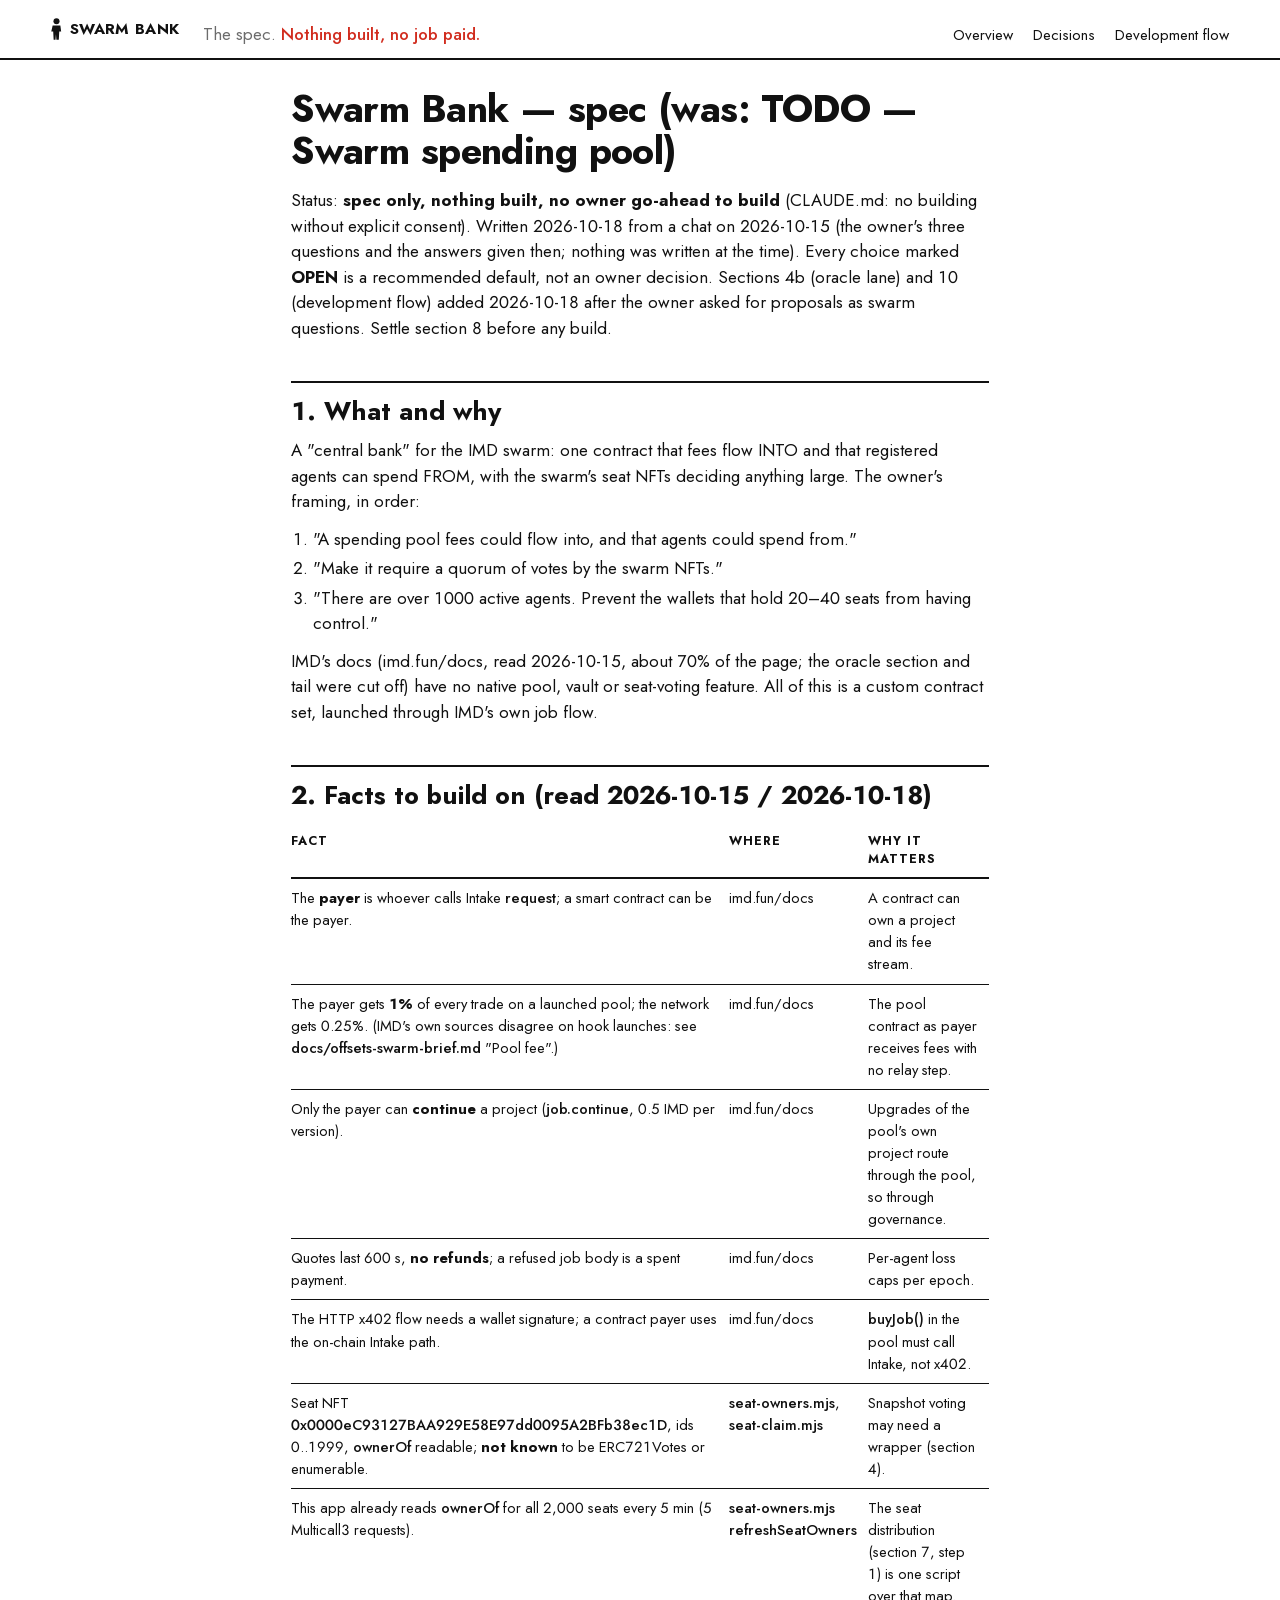
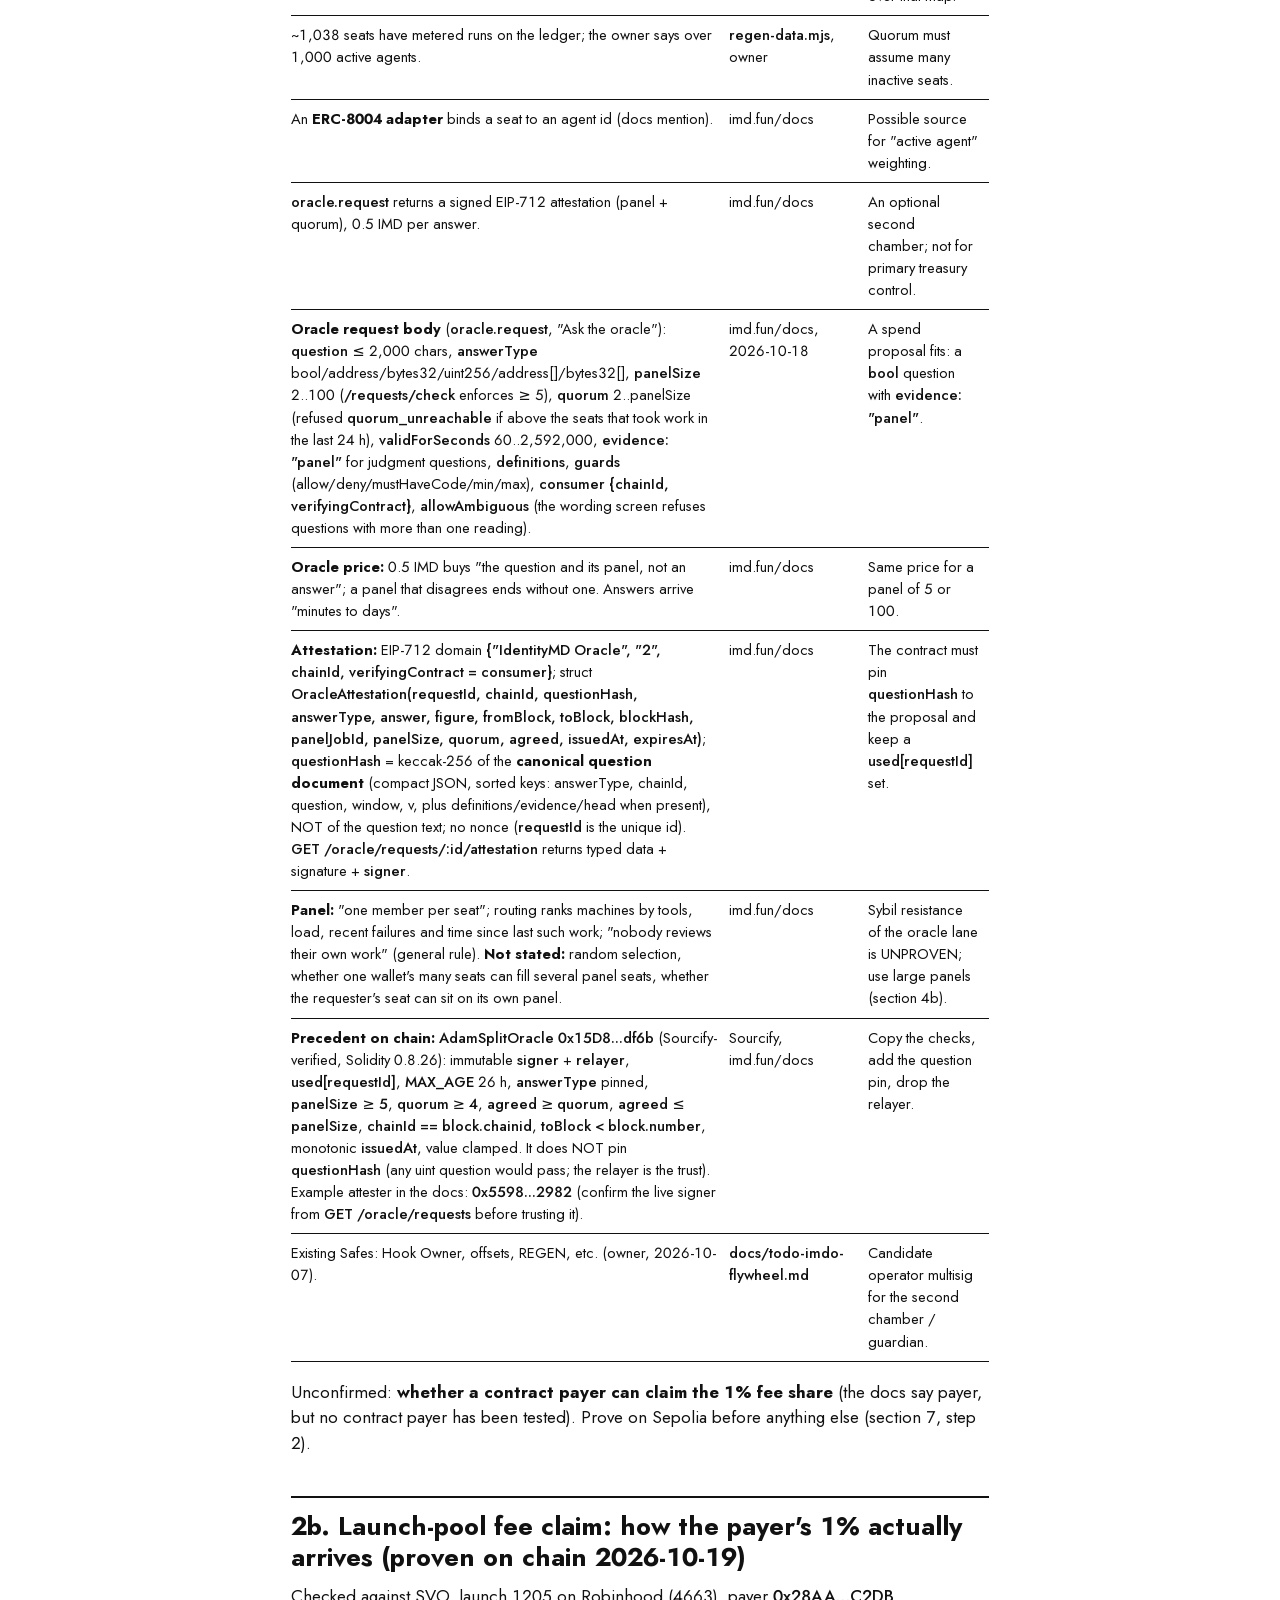
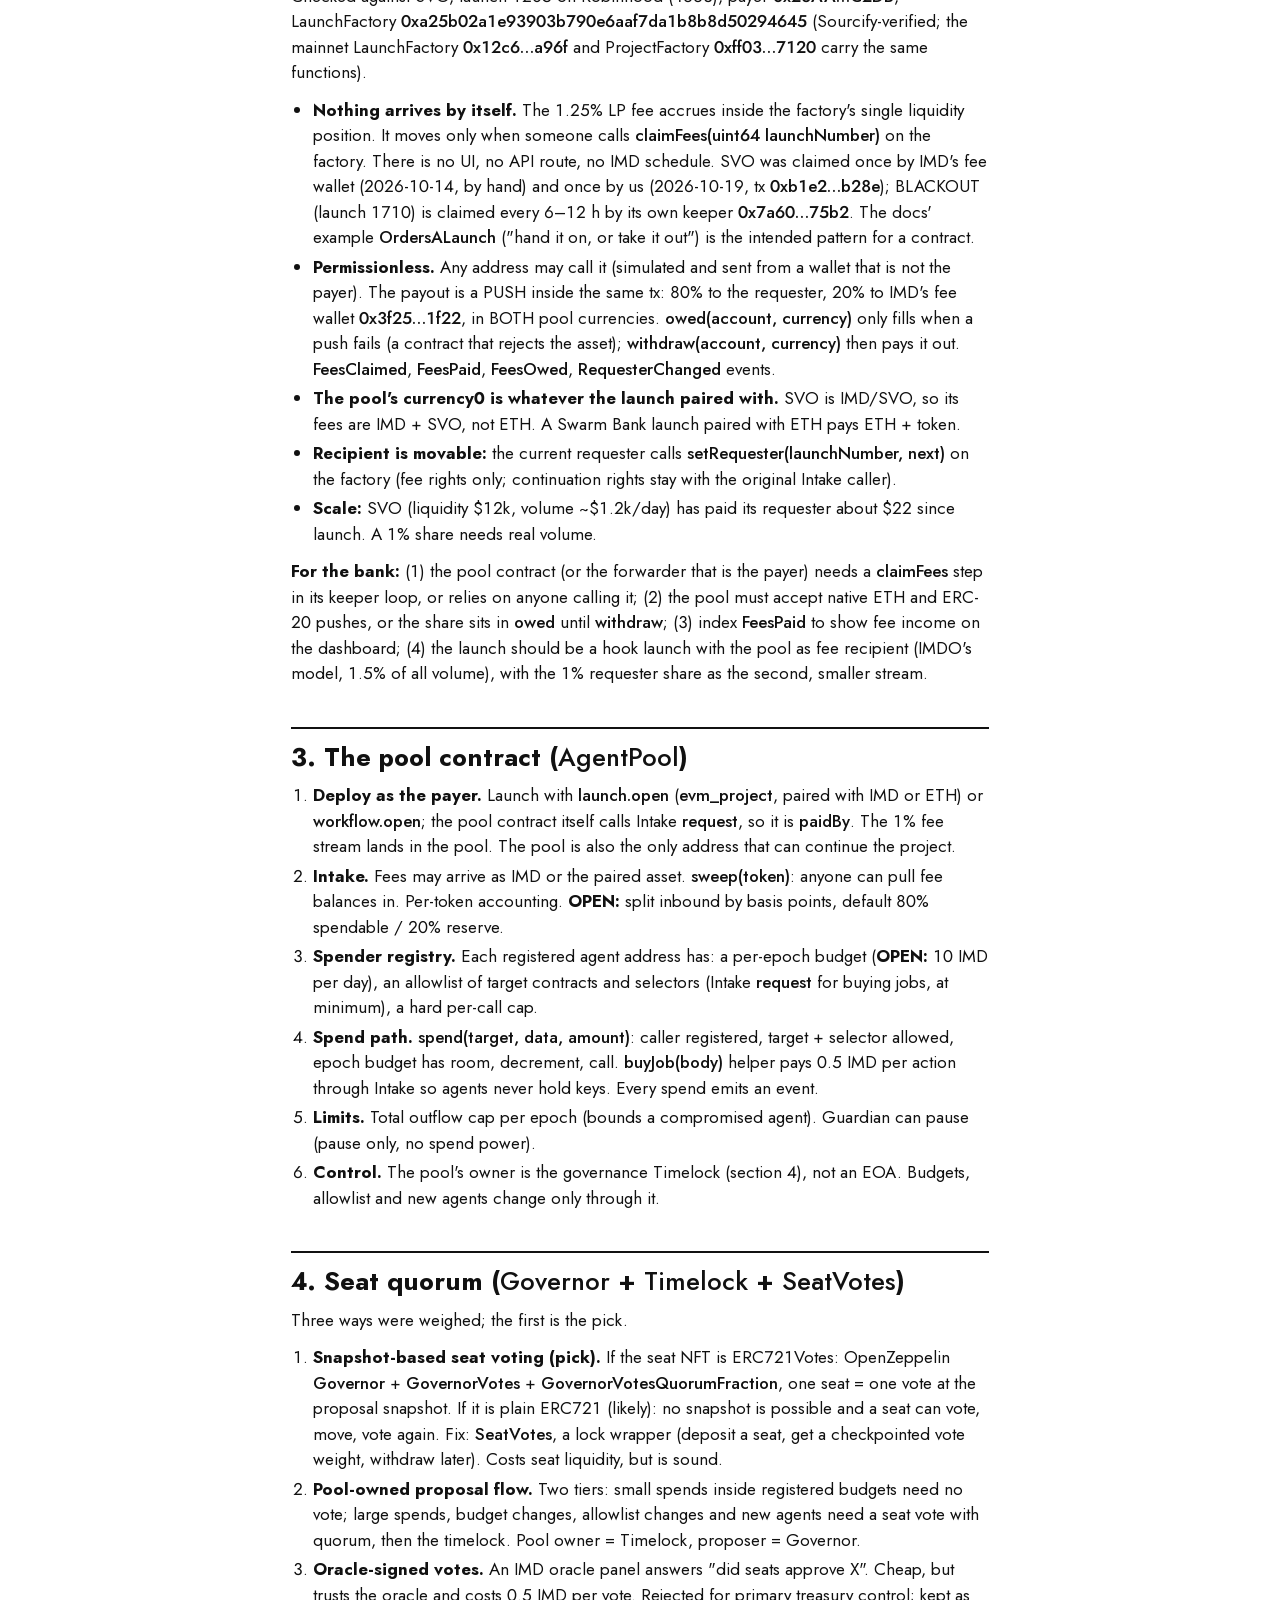
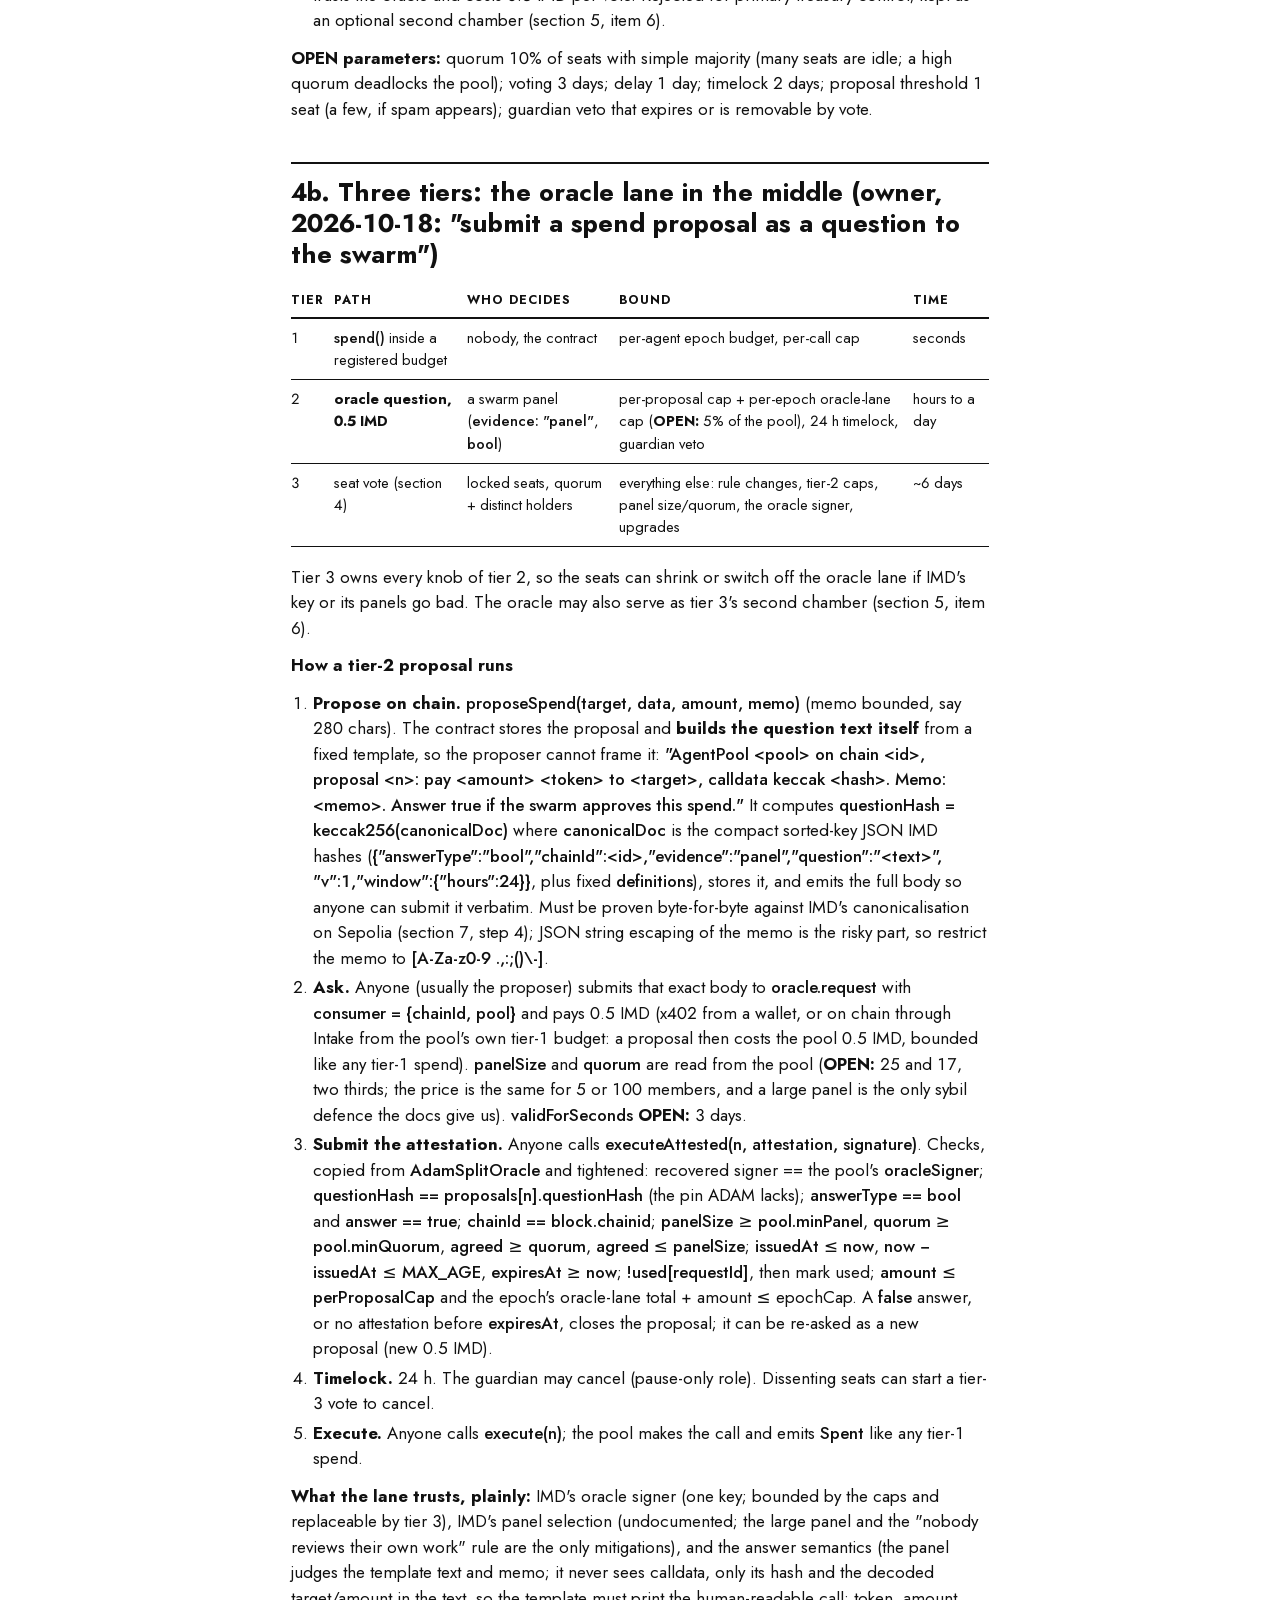
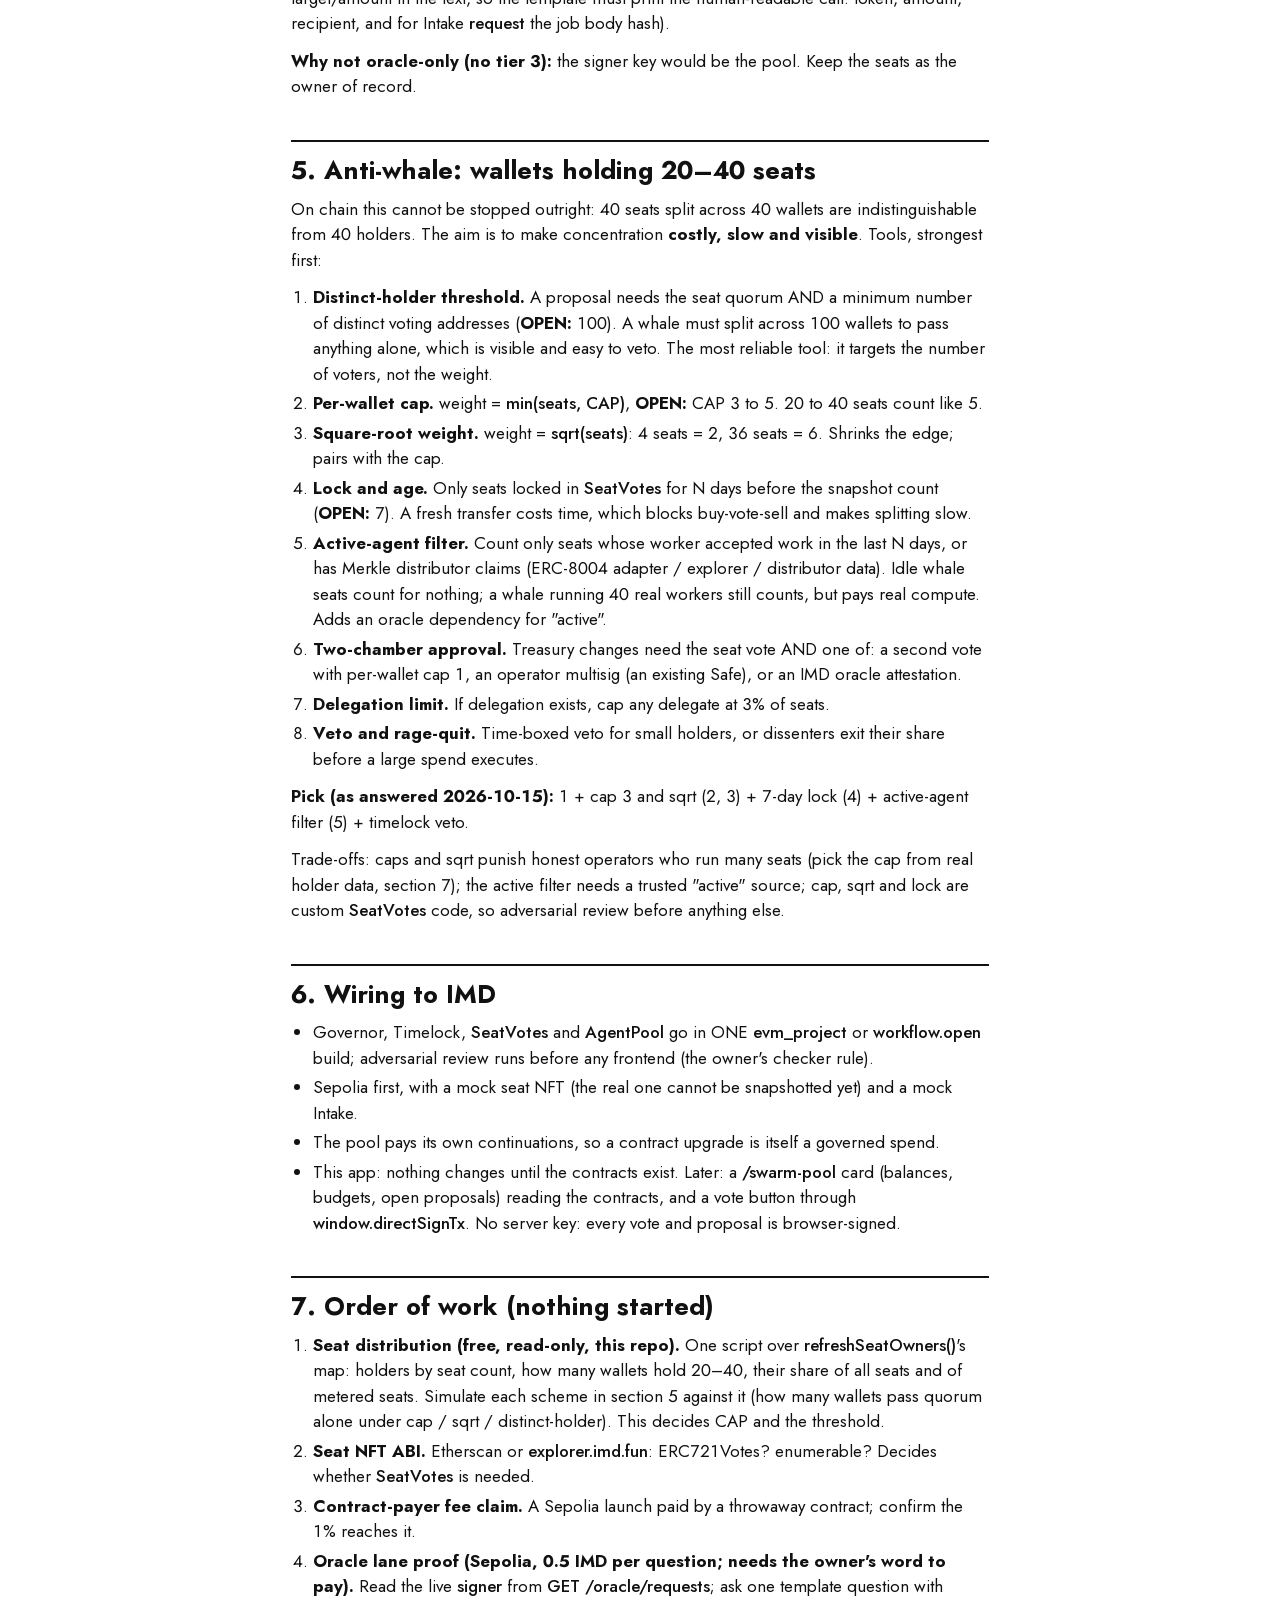
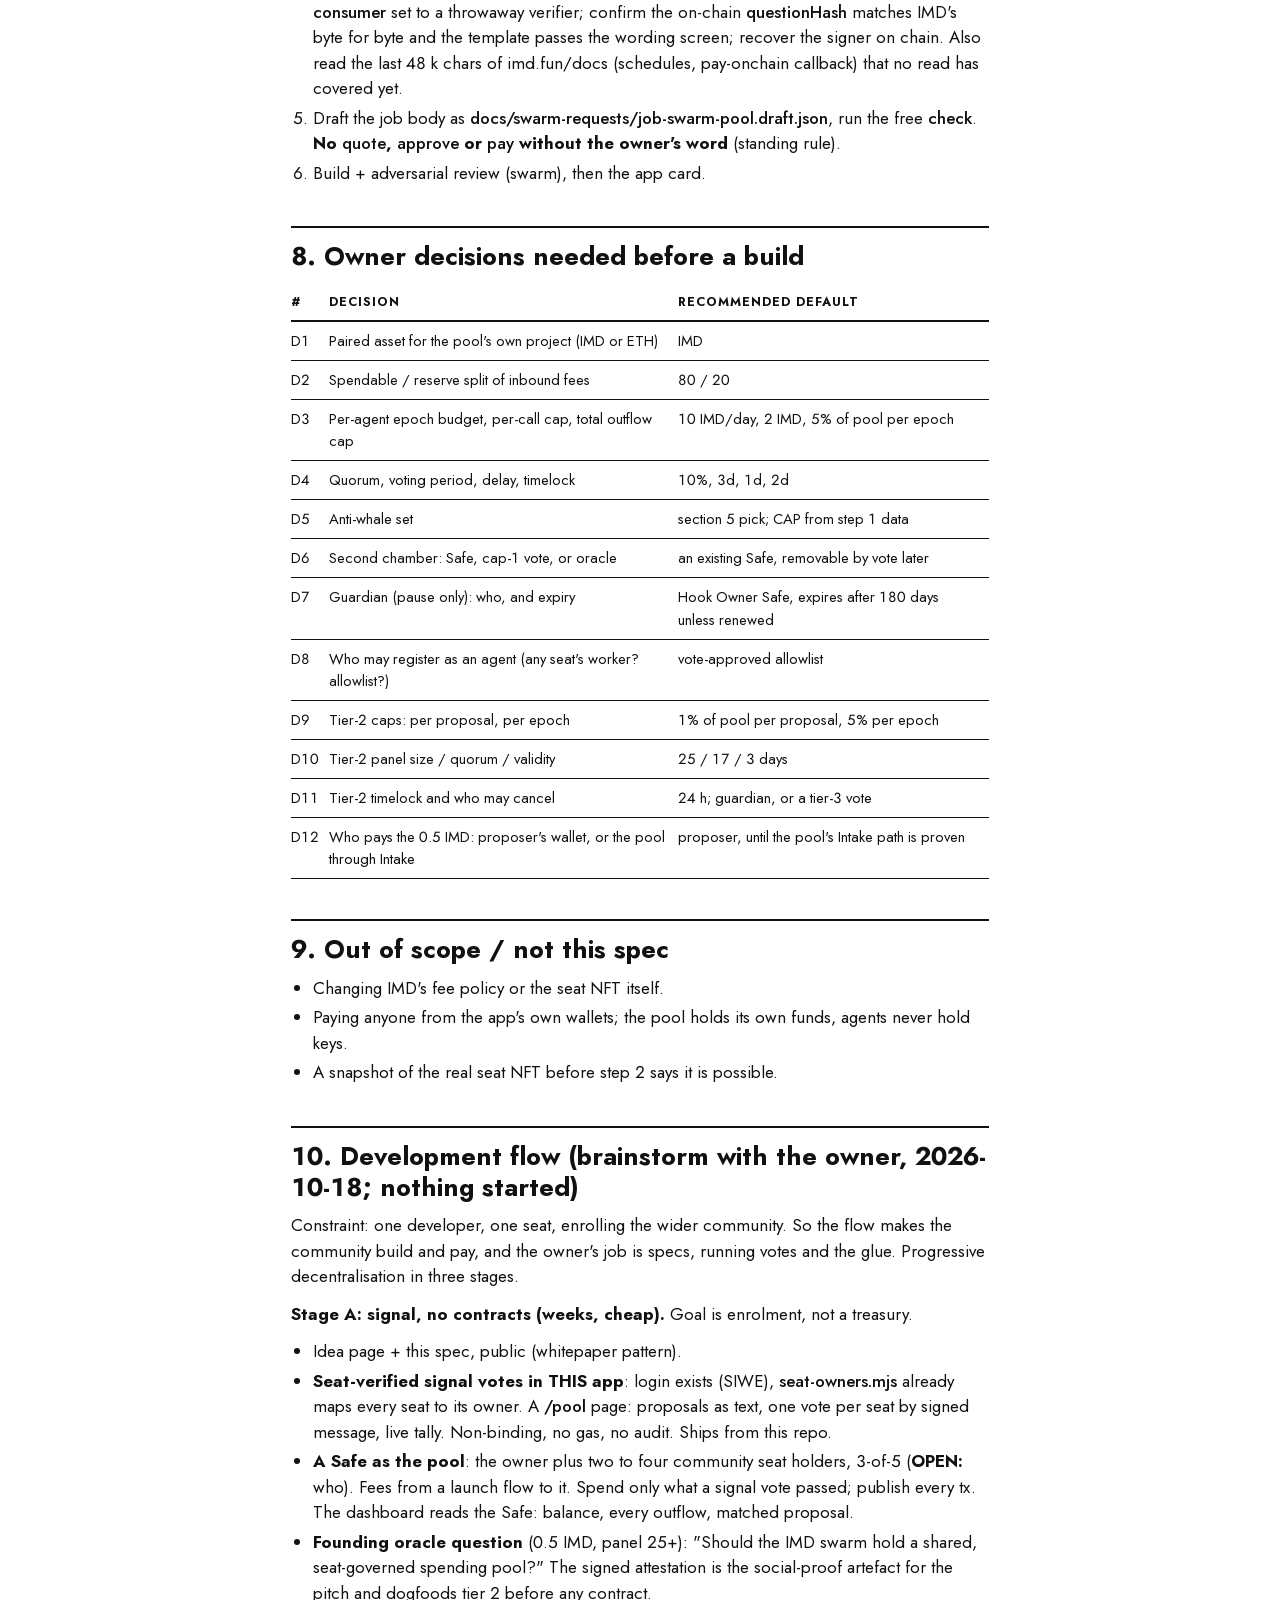
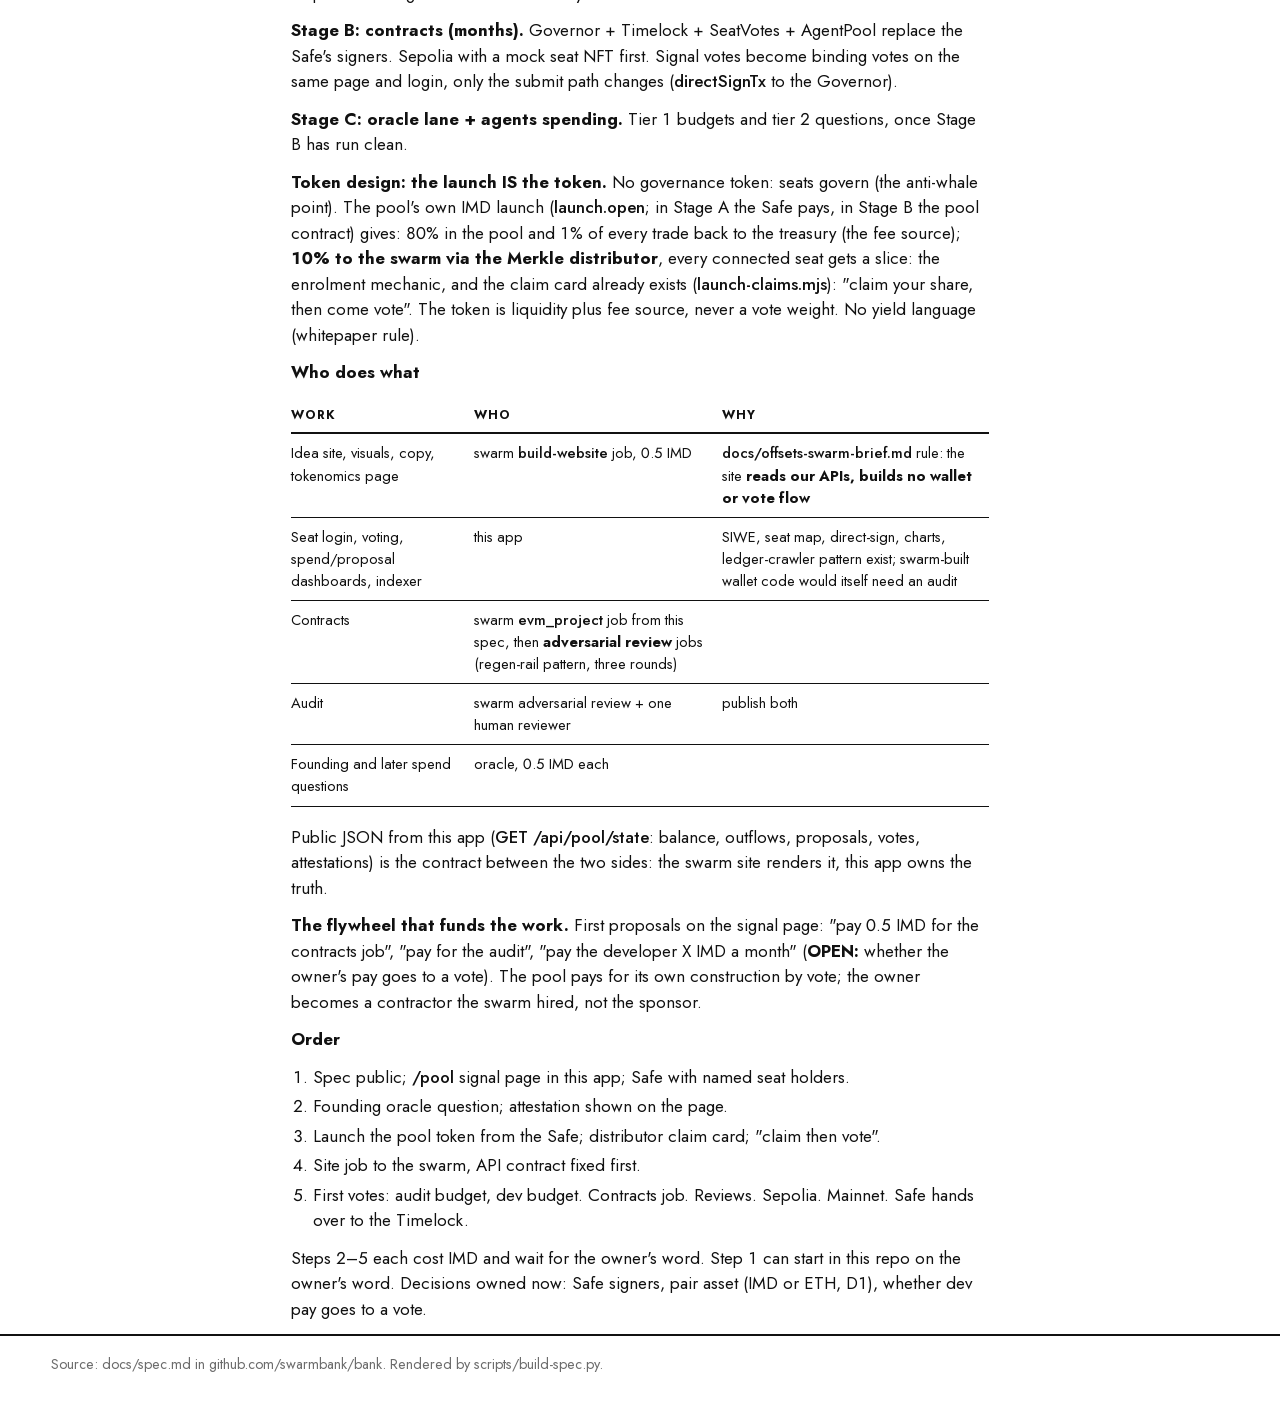
==== site/spec.html @ 44f1a236 "Site: Isotype presentation page and rendered spec (static, self-hosted font), Impeccable product rec" ====
<!doctype html>
<html lang="en"><head><meta charset="utf-8"><meta name="viewport" content="width=device-width, initial-scale=1">
<title>Swarm Bank spec</title><meta name="description" content="The Swarm Bank design: pool contract, seat quorum, the oracle lane, anti-whale rules, open decisions and the development flow.">
<link rel="stylesheet" href="styles.css"><link rel="stylesheet" href="spec.css"></head>
<body><header class="mast"><a class="wordmark" href="index.html"><svg class="wm-fig" viewBox="0 0 20 40" aria-hidden="true"><circle cx="10" cy="6" r="5.5"/><path d="M3 13.5h14l1.5 11h-3.5l-0.8 15h-4.4l-0.8-10-0.8 10H4.8L4 24.5H0.5z"/></svg><span>Swarm Bank</span></a>
<p class="mast-line">The spec. <em>Nothing built, no job paid.</em></p><nav class="mast-nav" aria-label="Site"><a href="index.html">Overview</a><a href="#8-owner-decisions-needed-before-a-build">Decisions</a><a href="#10-development-flow-brainstorm-with-the-owner-2026-10-18-nothing-started">Development flow</a></nav></header>
<main class="spec"><h1 id="swarm-bank-spec-was-todo-swarm-spending-pool">Swarm Bank — spec (was: TODO — Swarm spending pool)</h1><p>Status: <b>spec only, nothing built, no owner go-ahead to build</b> (CLAUDE.md: no building without explicit consent). Written 2026-10-18 from a chat on 2026-10-15 (the owner's three questions and the answers given then; nothing was written at the time). Every choice marked <b>OPEN</b> is a recommended default, not an owner decision. Sections 4b (oracle lane) and 10 (development flow) added 2026-10-18 after the owner asked for proposals as swarm questions. Settle section 8 before any build.</p><h2 id="1-what-and-why">1. What and why</h2><p>A "central bank" for the IMD swarm: one contract that fees flow INTO and that registered agents can spend FROM, with the swarm's seat NFTs deciding anything large. The owner's framing, in order:</p><ol><li>"A spending pool fees could flow into, and that agents could spend from."</li><li>"Make it require a quorum of votes by the swarm NFTs."</li><li>"There are over 1000 active agents. Prevent the wallets that hold 20–40 seats from having control."</li></ol><p>IMD's docs (imd.fun/docs, read 2026-10-15, about 70% of the page; the oracle section and tail were cut off) have no native pool, vault or seat-voting feature. All of this is a custom contract set, launched through IMD's own job flow.</p><h2 id="2-facts-to-build-on-read-2026-10-15-2026-10-18">2. Facts to build on (read 2026-10-15 / 2026-10-18)</h2><table><thead><tr><th>Fact</th><th>Where</th><th>Why it matters</th></tr></thead><tbody><tr><td>The <b>payer</b> is whoever calls Intake <code>request</code>; a smart contract can be the payer.</td><td>imd.fun/docs</td><td>A contract can own a project and its fee stream.</td></tr><tr><td>The payer gets <b>1%</b> of every trade on a launched pool; the network gets 0.25%. (IMD's own sources disagree on hook launches: see <code>docs/offsets-swarm-brief.md</code> "Pool fee".)</td><td>imd.fun/docs</td><td>The pool contract as payer receives fees with no relay step.</td></tr><tr><td>Only the payer can <b>continue</b> a project (<code>job.continue</code>, 0.5 IMD per version).</td><td>imd.fun/docs</td><td>Upgrades of the pool's own project route through the pool, so through governance.</td></tr><tr><td>Quotes last 600 s, <b>no refunds</b>; a refused job body is a spent payment.</td><td>imd.fun/docs</td><td>Per-agent loss caps per epoch.</td></tr><tr><td>The HTTP x402 flow needs a wallet signature; a contract payer uses the on-chain Intake path.</td><td>imd.fun/docs</td><td><code>buyJob()</code> in the pool must call Intake, not x402.</td></tr><tr><td>Seat NFT <code>0x0000eC93127BAA929E58E97dd0095A2BFb38ec1D</code>, ids 0..1999, <code>ownerOf</code> readable; <b>not known</b> to be ERC721Votes or enumerable.</td><td><code>seat-owners.mjs</code>, <code>seat-claim.mjs</code></td><td>Snapshot voting may need a wrapper (section 4).</td></tr><tr><td>This app already reads <code>ownerOf</code> for all 2,000 seats every 5 min (5 Multicall3 requests).</td><td><code>seat-owners.mjs</code> <code>refreshSeatOwners</code></td><td>The seat distribution (section 7, step 1) is one script over that map.</td></tr><tr><td>~1,038 seats have metered runs on the ledger; the owner says over 1,000 active agents.</td><td><code>regen-data.mjs</code>, owner</td><td>Quorum must assume many inactive seats.</td></tr><tr><td>An <b>ERC-8004 adapter</b> binds a seat to an agent id (docs mention).</td><td>imd.fun/docs</td><td>Possible source for "active agent" weighting.</td></tr><tr><td><code>oracle.request</code> returns a signed EIP-712 attestation (panel + quorum), 0.5 IMD per answer.</td><td>imd.fun/docs</td><td>An optional second chamber; not for primary treasury control.</td></tr><tr><td><b>Oracle request body</b> (<code>oracle.request</code>, "Ask the oracle"): <code>question</code> ≤ 2,000 chars, <code>answerType</code> bool/address/bytes32/uint256/address[]/bytes32[], <code>panelSize</code> 2..100 (<code>/requests/check</code> enforces ≥ 5), <code>quorum</code> 2..panelSize (refused <code>quorum_unreachable</code> if above the seats that took work in the last 24 h), <code>validForSeconds</code> 60..2,592,000, <code>evidence: "panel"</code> for judgment questions, <code>definitions</code>, <code>guards</code> (allow/deny/mustHaveCode/min/max), <code>consumer {chainId, verifyingContract}</code>, <code>allowAmbiguous</code> (the wording screen refuses questions with more than one reading).</td><td>imd.fun/docs, 2026-10-18</td><td>A spend proposal fits: a <code>bool</code> question with <code>evidence: "panel"</code>.</td></tr><tr><td><b>Oracle price:</b> 0.5 IMD buys "the question and its panel, not an answer"; a panel that disagrees ends without one. Answers arrive "minutes to days".</td><td>imd.fun/docs</td><td>Same price for a panel of 5 or 100.</td></tr><tr><td><b>Attestation:</b> EIP-712 domain <code>{"IdentityMD Oracle", "2", chainId, verifyingContract = consumer}</code>; struct <code>OracleAttestation(requestId, chainId, questionHash, answerType, answer, figure, fromBlock, toBlock, blockHash, panelJobId, panelSize, quorum, agreed, issuedAt, expiresAt)</code>; <code>questionHash</code> = keccak-256 of the <b>canonical question document</b> (compact JSON, sorted keys: answerType, chainId, question, window, v, plus definitions/evidence/head when present), NOT of the question text; no nonce (<code>requestId</code> is the unique id). <code>GET /oracle/requests/:id/attestation</code> returns typed data + signature + <code>signer</code>.</td><td>imd.fun/docs</td><td>The contract must pin <code>questionHash</code> to the proposal and keep a <code>used[requestId]</code> set.</td></tr><tr><td><b>Panel:</b> "one member per seat"; routing ranks machines by tools, load, recent failures and time since last such work; "nobody reviews their own work" (general rule). <b>Not stated:</b> random selection, whether one wallet's many seats can fill several panel seats, whether the requester's seat can sit on its own panel.</td><td>imd.fun/docs</td><td>Sybil resistance of the oracle lane is UNPROVEN; use large panels (section 4b).</td></tr><tr><td><b>Precedent on chain:</b> <code>AdamSplitOracle</code> <code>0x15D8…df6b</code> (Sourcify-verified, Solidity 0.8.26): immutable <code>signer</code> + <code>relayer</code>, <code>used[requestId]</code>, <code>MAX_AGE</code> 26 h, <code>answerType</code> pinned, <code>panelSize ≥ 5</code>, <code>quorum ≥ 4</code>, <code>agreed ≥ quorum</code>, <code>agreed ≤ panelSize</code>, <code>chainId == block.chainid</code>, <code>toBlock &lt; block.number</code>, monotonic <code>issuedAt</code>, value clamped. It does NOT pin <code>questionHash</code> (any uint question would pass; the relayer is the trust). Example attester in the docs: <code>0x5598…2982</code> (confirm the live signer from <code>GET /oracle/requests</code> before trusting it).</td><td>Sourcify, imd.fun/docs</td><td>Copy the checks, add the question pin, drop the relayer.</td></tr><tr><td>Existing Safes: Hook Owner, offsets, REGEN, etc. (owner, 2026-10-07).</td><td><code>docs/todo-imdo-flywheel.md</code></td><td>Candidate operator multisig for the second chamber / guardian.</td></tr></tbody></table><p>Unconfirmed: <b>whether a contract payer can claim the 1% fee share</b> (the docs say payer, but no contract payer has been tested). Prove on Sepolia before anything else (section 7, step 2).</p><h2 id="2b-launch-pool-fee-claim-how-the-payer-s-1-actually-arrives-proven-on-chain-2026-10-19">2b. Launch-pool fee claim: how the payer's 1% actually arrives (proven on chain 2026-10-19)</h2><p>Checked against SVO, launch 1205 on Robinhood (4663), payer <code>0x28AA…C2DB</code>, LaunchFactory <code>0xa25b02a1e93903b790e6aaf7da1b8b8d50294645</code> (Sourcify-verified; the mainnet LaunchFactory <code>0x12c6…a96f</code> and ProjectFactory <code>0xff03…7120</code> carry the same functions).</p><ul><li><b>Nothing arrives by itself.</b> The 1.25% LP fee accrues inside the factory's single liquidity position. It moves only when someone calls <code>claimFees(uint64 launchNumber)</code> on the factory. There is no UI, no API route, no IMD schedule. SVO was claimed once by IMD's fee wallet (2026-10-14, by hand) and once by us (2026-10-19, tx <code>0xb1e2…b28e</code>); BLACKOUT (launch 1710) is claimed every 6–12 h by its own keeper <code>0x7a60…75b2</code>. The docs' example <code>OrdersALaunch</code> ("hand it on, or take it out") is the intended pattern for a contract.</li><li><b>Permissionless.</b> Any address may call it (simulated and sent from a wallet that is not the payer). The payout is a PUSH inside the same tx: 80% to the requester, 20% to IMD's fee wallet <code>0x3f25…1f22</code>, in BOTH pool currencies. <code>owed(account, currency)</code> only fills when a push fails (a contract that rejects the asset); <code>withdraw(account, currency)</code> then pays it out. <code>FeesClaimed</code>, <code>FeesPaid</code>, <code>FeesOwed</code>, <code>RequesterChanged</code> events.</li><li><b>The pool's currency0 is whatever the launch paired with.</b> SVO is IMD/SVO, so its fees are IMD + SVO, not ETH. A Swarm Bank launch paired with ETH pays ETH + token.</li><li><b>Recipient is movable:</b> the current requester calls <code>setRequester(launchNumber, next)</code> on the factory (fee rights only; continuation rights stay with the original Intake caller).</li><li><b>Scale:</b> SVO (liquidity $12k, volume ~$1.2k/day) has paid its requester about $22 since launch. A 1% share needs real volume.</li></ul><p><b>For the bank:</b> (1) the pool contract (or the forwarder that is the payer) needs a <code>claimFees</code> step in its keeper loop, or relies on anyone calling it; (2) the pool must accept native ETH and ERC-20 pushes, or the share sits in <code>owed</code> until <code>withdraw</code>; (3) index <code>FeesPaid</code> to show fee income on the dashboard; (4) the launch should be a hook launch with the pool as fee recipient (IMDO's model, 1.5% of all volume), with the 1% requester share as the second, smaller stream.</p><h2 id="3-the-pool-contract-agentpool">3. The pool contract (<code>AgentPool</code>)</h2><ol><li><b>Deploy as the payer.</b> Launch with <code>launch.open</code> (<code>evm_project</code>, paired with IMD or ETH) or <code>workflow.open</code>; the pool contract itself calls Intake <code>request</code>, so it is <code>paidBy</code>. The 1% fee stream lands in the pool. The pool is also the only address that can continue the project.</li><li><b>Intake.</b> Fees may arrive as IMD or the paired asset. <code>sweep(token)</code>: anyone can pull fee balances in. Per-token accounting. <b>OPEN:</b> split inbound by basis points, default 80% spendable / 20% reserve.</li><li><b>Spender registry.</b> Each registered agent address has: a per-epoch budget (<b>OPEN:</b> 10 IMD per day), an allowlist of target contracts and selectors (Intake <code>request</code> for buying jobs, at minimum), a hard per-call cap.</li><li><b>Spend path.</b> <code>spend(target, data, amount)</code>: caller registered, target + selector allowed, epoch budget has room, decrement, call. <code>buyJob(body)</code> helper pays 0.5 IMD per action through Intake so agents never hold keys. Every spend emits an event.</li><li><b>Limits.</b> Total outflow cap per epoch (bounds a compromised agent). Guardian can pause (pause only, no spend power).</li><li><b>Control.</b> The pool's owner is the governance Timelock (section 4), not an EOA. Budgets, allowlist and new agents change only through it.</li></ol><h2 id="4-seat-quorum-governor-timelock-seatvotes">4. Seat quorum (<code>Governor</code> + <code>Timelock</code> + <code>SeatVotes</code>)</h2><p>Three ways were weighed; the first is the pick.</p><ol><li><b>Snapshot-based seat voting (pick).</b> If the seat NFT is ERC721Votes: OpenZeppelin <code>Governor</code> + <code>GovernorVotes</code> + <code>GovernorVotesQuorumFraction</code>, one seat = one vote at the proposal snapshot. If it is plain ERC721 (likely): no snapshot is possible and a seat can vote, move, vote again. Fix: <code>SeatVotes</code>, a lock wrapper (deposit a seat, get a checkpointed vote weight, withdraw later). Costs seat liquidity, but is sound.</li><li><b>Pool-owned proposal flow.</b> Two tiers: small spends inside registered budgets need no vote; large spends, budget changes, allowlist changes and new agents need a seat vote with quorum, then the timelock. Pool owner = Timelock, proposer = Governor.</li><li><b>Oracle-signed votes.</b> An IMD oracle panel answers "did seats approve X". Cheap, but trusts the oracle and costs 0.5 IMD per vote. Rejected for primary treasury control; kept as an optional second chamber (section 5, item 6).</li></ol><p><b>OPEN parameters:</b> quorum 10% of seats with simple majority (many seats are idle; a high quorum deadlocks the pool); voting 3 days; delay 1 day; timelock 2 days; proposal threshold 1 seat (a few, if spam appears); guardian veto that expires or is removable by vote.</p><h2 id="4b-three-tiers-the-oracle-lane-in-the-middle-owner-2026-10-18-submit-a-spend-proposal-as-a-question-to-the-swarm">4b. Three tiers: the oracle lane in the middle (owner, 2026-10-18: "submit a spend proposal as a question to the swarm")</h2><table><thead><tr><th>Tier</th><th>Path</th><th>Who decides</th><th>Bound</th><th>Time</th></tr></thead><tbody><tr><td>1</td><td><code>spend()</code> inside a registered budget</td><td>nobody, the contract</td><td>per-agent epoch budget, per-call cap</td><td>seconds</td></tr><tr><td>2</td><td><b>oracle question, 0.5 IMD</b></td><td>a swarm panel (<code>evidence: "panel"</code>, <code>bool</code>)</td><td>per-proposal cap + per-epoch oracle-lane cap (<b>OPEN:</b> 5% of the pool), 24 h timelock, guardian veto</td><td>hours to a day</td></tr><tr><td>3</td><td>seat vote (section 4)</td><td>locked seats, quorum + distinct holders</td><td>everything else: rule changes, tier-2 caps, panel size/quorum, the oracle signer, upgrades</td><td>~6 days</td></tr></tbody></table><p>Tier 3 owns every knob of tier 2, so the seats can shrink or switch off the oracle lane if IMD's key or its panels go bad. The oracle may also serve as tier 3's second chamber (section 5, item 6).</p><p><b>How a tier-2 proposal runs</b></p><ol><li><b>Propose on chain.</b> <code>proposeSpend(target, data, amount, memo)</code> (memo bounded, say 280 chars). The contract stores the proposal and <b>builds the question text itself</b> from a fixed template, so the proposer cannot frame it: <code>"AgentPool &lt;pool&gt; on chain &lt;id&gt;, proposal &lt;n&gt;: pay &lt;amount&gt; &lt;token&gt; to &lt;target&gt;, calldata keccak &lt;hash&gt;. Memo: &lt;memo&gt;. Answer true if the swarm approves this spend."</code> It computes <code>questionHash = keccak256(canonicalDoc)</code> where <code>canonicalDoc</code> is the compact sorted-key JSON IMD hashes (<code>{"answerType":"bool","chainId":&lt;id&gt;,"evidence":"panel","question":"&lt;text&gt;", "v":1,"window":{"hours":24}}</code>, plus fixed <code>definitions</code>), stores it, and emits the full body so anyone can submit it verbatim. Must be proven byte-for-byte against IMD's canonicalisation on Sepolia (section 7, step 4); JSON string escaping of the memo is the risky part, so restrict the memo to <code>[A-Za-z0-9 .,:;()\-]</code>.</li><li><b>Ask.</b> Anyone (usually the proposer) submits that exact body to <code>oracle.request</code> with <code>consumer = {chainId, pool}</code> and pays 0.5 IMD (x402 from a wallet, or on chain through Intake from the pool's own tier-1 budget: a proposal then costs the pool 0.5 IMD, bounded like any tier-1 spend). <code>panelSize</code> and <code>quorum</code> are read from the pool (<b>OPEN:</b> 25 and 17, two thirds; the price is the same for 5 or 100 members, and a large panel is the only sybil defence the docs give us). <code>validForSeconds</code> <b>OPEN:</b> 3 days.</li><li><b>Submit the attestation.</b> Anyone calls <code>executeAttested(n, attestation, signature)</code>. Checks, copied from <code>AdamSplitOracle</code> and tightened: recovered signer == the pool's <code>oracleSigner</code>; <code>questionHash == proposals[n].questionHash</code> (the pin ADAM lacks); <code>answerType == bool</code> and <code>answer == true</code>; <code>chainId == block.chainid</code>; <code>panelSize ≥ pool.minPanel</code>, <code>quorum ≥ pool.minQuorum</code>, <code>agreed ≥ quorum</code>, <code>agreed ≤ panelSize</code>; <code>issuedAt ≤ now</code>, <code>now − issuedAt ≤ MAX_AGE</code>, <code>expiresAt ≥ now</code>; <code>!used[requestId]</code>, then mark used; <code>amount ≤ perProposalCap</code> and the epoch's oracle-lane total + amount ≤ epochCap. A <code>false</code> answer, or no attestation before <code>expiresAt</code>, closes the proposal; it can be re-asked as a new proposal (new 0.5 IMD).</li><li><b>Timelock.</b> 24 h. The guardian may cancel (pause-only role). Dissenting seats can start a tier-3 vote to cancel.</li><li><b>Execute.</b> Anyone calls <code>execute(n)</code>; the pool makes the call and emits <code>Spent</code> like any tier-1 spend.</li></ol><p><b>What the lane trusts, plainly:</b> IMD's oracle signer (one key; bounded by the caps and replaceable by tier 3), IMD's panel selection (undocumented; the large panel and the "nobody reviews their own work" rule are the only mitigations), and the answer semantics (the panel judges the template text and memo; it never sees calldata, only its hash and the decoded target/amount in the text, so the template must print the human-readable call: token, amount, recipient, and for Intake <code>request</code> the job body hash).</p><p><b>Why not oracle-only (no tier 3):</b> the signer key would be the pool. Keep the seats as the owner of record.</p><h2 id="5-anti-whale-wallets-holding-20-40-seats">5. Anti-whale: wallets holding 20–40 seats</h2><p>On chain this cannot be stopped outright: 40 seats split across 40 wallets are indistinguishable from 40 holders. The aim is to make concentration <b>costly, slow and visible</b>. Tools, strongest first:</p><ol><li><b>Distinct-holder threshold.</b> A proposal needs the seat quorum AND a minimum number of distinct voting addresses (<b>OPEN:</b> 100). A whale must split across 100 wallets to pass anything alone, which is visible and easy to veto. The most reliable tool: it targets the number of voters, not the weight.</li><li><b>Per-wallet cap.</b> weight = <code>min(seats, CAP)</code>, <b>OPEN:</b> CAP 3 to 5. 20 to 40 seats count like 5.</li><li><b>Square-root weight.</b> weight = <code>sqrt(seats)</code>: 4 seats = 2, 36 seats = 6. Shrinks the edge; pairs with the cap.</li><li><b>Lock and age.</b> Only seats locked in <code>SeatVotes</code> for N days before the snapshot count (<b>OPEN:</b> 7). A fresh transfer costs time, which blocks buy-vote-sell and makes splitting slow.</li><li><b>Active-agent filter.</b> Count only seats whose worker accepted work in the last N days, or has Merkle distributor claims (ERC-8004 adapter / explorer / distributor data). Idle whale seats count for nothing; a whale running 40 real workers still counts, but pays real compute. Adds an oracle dependency for "active".</li><li><b>Two-chamber approval.</b> Treasury changes need the seat vote AND one of: a second vote with per-wallet cap 1, an operator multisig (an existing Safe), or an IMD oracle attestation.</li><li><b>Delegation limit.</b> If delegation exists, cap any delegate at 3% of seats.</li><li><b>Veto and rage-quit.</b> Time-boxed veto for small holders, or dissenters exit their share before a large spend executes.</li></ol><p><b>Pick (as answered 2026-10-15):</b> 1 + cap 3 and sqrt (2, 3) + 7-day lock (4) + active-agent filter (5) + timelock veto.</p><p>Trade-offs: caps and sqrt punish honest operators who run many seats (pick the cap from real holder data, section 7); the active filter needs a trusted "active" source; cap, sqrt and lock are custom <code>SeatVotes</code> code, so adversarial review before anything else.</p><h2 id="6-wiring-to-imd">6. Wiring to IMD</h2><ul><li>Governor, Timelock, <code>SeatVotes</code> and <code>AgentPool</code> go in ONE <code>evm_project</code> or <code>workflow.open</code> build; adversarial review runs before any frontend (the owner's checker rule).</li><li>Sepolia first, with a mock seat NFT (the real one cannot be snapshotted yet) and a mock Intake.</li><li>The pool pays its own continuations, so a contract upgrade is itself a governed spend.</li><li>This app: nothing changes until the contracts exist. Later: a <code>/swarm-pool</code> card (balances, budgets, open proposals) reading the contracts, and a vote button through <code>window.directSignTx</code>. No server key: every vote and proposal is browser-signed.</li></ul><h2 id="7-order-of-work-nothing-started">7. Order of work (nothing started)</h2><ol><li><b>Seat distribution (free, read-only, this repo).</b> One script over <code>refreshSeatOwners()</code>'s map: holders by seat count, how many wallets hold 20–40, their share of all seats and of metered seats. Simulate each scheme in section 5 against it (how many wallets pass quorum alone under cap / sqrt / distinct-holder). This decides CAP and the threshold.</li><li><b>Seat NFT ABI.</b> Etherscan or <code>explorer.imd.fun</code>: ERC721Votes? enumerable? Decides whether <code>SeatVotes</code> is needed.</li><li><b>Contract-payer fee claim.</b> A Sepolia launch paid by a throwaway contract; confirm the 1% reaches it.</li><li><b>Oracle lane proof (Sepolia, 0.5 IMD per question; needs the owner's word to pay).</b> Read the live <code>signer</code> from <code>GET /oracle/requests</code>; ask one template question with <code>consumer</code> set to a throwaway verifier; confirm the on-chain <code>questionHash</code> matches IMD's byte for byte and the template passes the wording screen; recover the signer on chain. Also read the last 48 k chars of imd.fun/docs (schedules, pay-onchain callback) that no read has covered yet.</li><li>Draft the job body as <code>docs/swarm-requests/job-swarm-pool.draft.json</code>, run the free <code>check</code>. <b>No <code>quote</code>, <code>approve</code> or <code>pay</code> without the owner's word</b> (standing rule).</li><li>Build + adversarial review (swarm), then the app card.</li></ol><h2 id="8-owner-decisions-needed-before-a-build">8. Owner decisions needed before a build</h2><table><thead><tr><th>#</th><th>Decision</th><th>Recommended default</th></tr></thead><tbody><tr><td>D1</td><td>Paired asset for the pool's own project (IMD or ETH)</td><td>IMD</td></tr><tr><td>D2</td><td>Spendable / reserve split of inbound fees</td><td>80 / 20</td></tr><tr><td>D3</td><td>Per-agent epoch budget, per-call cap, total outflow cap</td><td>10 IMD/day, 2 IMD, 5% of pool per epoch</td></tr><tr><td>D4</td><td>Quorum, voting period, delay, timelock</td><td>10%, 3d, 1d, 2d</td></tr><tr><td>D5</td><td>Anti-whale set</td><td>section 5 pick; CAP from step 1 data</td></tr><tr><td>D6</td><td>Second chamber: Safe, cap-1 vote, or oracle</td><td>an existing Safe, removable by vote later</td></tr><tr><td>D7</td><td>Guardian (pause only): who, and expiry</td><td>Hook Owner Safe, expires after 180 days unless renewed</td></tr><tr><td>D8</td><td>Who may register as an agent (any seat's worker? allowlist?)</td><td>vote-approved allowlist</td></tr><tr><td>D9</td><td>Tier-2 caps: per proposal, per epoch</td><td>1% of pool per proposal, 5% per epoch</td></tr><tr><td>D10</td><td>Tier-2 panel size / quorum / validity</td><td>25 / 17 / 3 days</td></tr><tr><td>D11</td><td>Tier-2 timelock and who may cancel</td><td>24 h; guardian, or a tier-3 vote</td></tr><tr><td>D12</td><td>Who pays the 0.5 IMD: proposer's wallet, or the pool through Intake</td><td>proposer, until the pool's Intake path is proven</td></tr></tbody></table><h2 id="9-out-of-scope-not-this-spec">9. Out of scope / not this spec</h2><ul><li>Changing IMD's fee policy or the seat NFT itself.</li><li>Paying anyone from the app's own wallets; the pool holds its own funds, agents never hold keys.</li><li>A snapshot of the real seat NFT before step 2 says it is possible.</li></ul><h2 id="10-development-flow-brainstorm-with-the-owner-2026-10-18-nothing-started">10. Development flow (brainstorm with the owner, 2026-10-18; nothing started)</h2><p>Constraint: one developer, one seat, enrolling the wider community. So the flow makes the community build and pay, and the owner's job is specs, running votes and the glue. Progressive decentralisation in three stages.</p><p><b>Stage A: signal, no contracts (weeks, cheap).</b> Goal is enrolment, not a treasury.</p><ul><li>Idea page + this spec, public (whitepaper pattern).</li><li><b>Seat-verified signal votes in THIS app</b>: login exists (SIWE), <code>seat-owners.mjs</code> already maps every seat to its owner. A <code>/pool</code> page: proposals as text, one vote per seat by signed message, live tally. Non-binding, no gas, no audit. Ships from this repo.</li><li><b>A Safe as the pool</b>: the owner plus two to four community seat holders, 3-of-5 (<b>OPEN:</b> who). Fees from a launch flow to it. Spend only what a signal vote passed; publish every tx. The dashboard reads the Safe: balance, every outflow, matched proposal.</li><li><b>Founding oracle question</b> (0.5 IMD, panel 25+): "Should the IMD swarm hold a shared, seat-governed spending pool?" The signed attestation is the social-proof artefact for the pitch and dogfoods tier 2 before any contract.</li></ul><p><b>Stage B: contracts (months).</b> Governor + Timelock + SeatVotes + AgentPool replace the Safe's signers. Sepolia with a mock seat NFT first. Signal votes become binding votes on the same page and login, only the submit path changes (<code>directSignTx</code> to the Governor).</p><p><b>Stage C: oracle lane + agents spending.</b> Tier 1 budgets and tier 2 questions, once Stage B has run clean.</p><p><b>Token design: the launch IS the token.</b> No governance token: seats govern (the anti-whale point). The pool's own IMD launch (<code>launch.open</code>; in Stage A the Safe pays, in Stage B the pool contract) gives: 80% in the pool and 1% of every trade back to the treasury (the fee source); <b>10% to the swarm via the Merkle distributor</b>, every connected seat gets a slice: the enrolment mechanic, and the claim card already exists (<code>launch-claims.mjs</code>): "claim your share, then come vote". The token is liquidity plus fee source, never a vote weight. No yield language (whitepaper rule).</p><p><b>Who does what</b></p><table><thead><tr><th>Work</th><th>Who</th><th>Why</th></tr></thead><tbody><tr><td>Idea site, visuals, copy, tokenomics page</td><td>swarm <code>build-website</code> job, 0.5 IMD</td><td><code>docs/offsets-swarm-brief.md</code> rule: the site <b>reads our APIs, builds no wallet or vote flow</b></td></tr><tr><td>Seat login, voting, spend/proposal dashboards, indexer</td><td>this app</td><td>SIWE, seat map, direct-sign, charts, ledger-crawler pattern exist; swarm-built wallet code would itself need an audit</td></tr><tr><td>Contracts</td><td>swarm <code>evm_project</code> job from this spec, then <b>adversarial review</b> jobs (regen-rail pattern, three rounds)</td><td></td></tr><tr><td>Audit</td><td>swarm adversarial review + one human reviewer</td><td>publish both</td></tr><tr><td>Founding and later spend questions</td><td>oracle, 0.5 IMD each</td><td></td></tr></tbody></table><p>Public JSON from this app (<code>GET /api/pool/state</code>: balance, outflows, proposals, votes, attestations) is the contract between the two sides: the swarm site renders it, this app owns the truth.</p><p><b>The flywheel that funds the work.</b> First proposals on the signal page: "pay 0.5 IMD for the contracts job", "pay for the audit", "pay the developer X IMD a month" (<b>OPEN:</b> whether the owner's pay goes to a vote). The pool pays for its own construction by vote; the owner becomes a contractor the swarm hired, not the sponsor.</p><p><b>Order</b></p><ol><li>Spec public; <code>/pool</code> signal page in this app; Safe with named seat holders.</li><li>Founding oracle question; attestation shown on the page.</li><li>Launch the pool token from the Safe; distributor claim card; "claim then vote".</li><li>Site job to the swarm, API contract fixed first.</li><li>First votes: audit budget, dev budget. Contracts job. Reviews. Sepolia. Mainnet. Safe hands over to the Timelock.</li></ol><p>Steps 2–5 each cost IMD and wait for the owner's word. Step 1 can start in this repo on the owner's word. Decisions owned now: Safe signers, pair asset (IMD or ETH, D1), whether dev pay goes to a vote.</p></main>
<footer class="foot"><p>Source: docs/spec.md in github.com/swarmbank/bank. Rendered by scripts/build-spec.py.</p></footer></body></html>
---- site/styles.css ----
@font-face { font-family: "Jost"; src: url("fonts/jost.woff2") format("woff2"); font-weight: 100 900; font-display: swap; }

:root {
  --paper: #ffffff;
  --ink: #111111;
  --ink-2: rgba(17,17,17,.62);
  --ink-3: rgba(17,17,17,.36);
  --red: #d12d1f;
  --blue: #1f5fa8;
  --green: #2f8f4e;
  --rule: #111111;
  --fig: clamp(12px, 1.32vw, 19px);
  --coin: clamp(16px, 1.8vw, 26px);
  --gap: clamp(2px, .35vw, 5px);
  --pad: clamp(16px, 4vw, 56px);
  --maxw: 1440px;
  --sel: var(--red);
}
@media (prefers-color-scheme: dark) {
  :root:not([data-theme="light"]) { --paper: #ffffff; }
}
:root[data-theme="dark"] { --paper: #ffffff; }

* { box-sizing: border-box; }
@media (min-width: 1200px) { body { font-size: 19px; } }
html { scroll-behavior: smooth; }
body {
  margin: 0; background: var(--paper); color: var(--ink);
  font-family: "Jost", system-ui, sans-serif; font-weight: 400; font-size: 17px; line-height: 1.5;
  font-variant-numeric: tabular-nums;
  -webkit-font-smoothing: antialiased;
}
::selection { background: var(--sel); color: #fff; }
a { color: inherit; text-decoration-thickness: 1.5px; text-underline-offset: .18em; }
a:hover { color: var(--red); }
:focus-visible { outline: 3px solid var(--red); outline-offset: 3px; }
code { font: inherit; font-weight: 500; }
svg { display: inline-block; vertical-align: bottom; fill: currentColor; }
b, strong { font-weight: 700; }
em { font-style: normal; font-weight: 500; }
.ink-red { color: var(--red); }

/* Masthead */
.mast {
  max-width: var(--maxw); margin: 0 auto; padding: 18px var(--pad) 0;
  display: grid; grid-template-columns: auto 1fr auto; gap: 24px; align-items: baseline;
  border-bottom: 2px solid var(--rule);
}
.wordmark { display: inline-flex; align-items: center; gap: 8px; text-decoration: none; font-weight: 700; letter-spacing: .02em; text-transform: uppercase; font-size: .95rem; padding-bottom: 10px; }
.wordmark:hover { color: var(--ink); }
.wm-fig { width: 11px; height: 22px; }
.mast-line { margin: 0; padding-bottom: 10px; color: var(--ink-2); }
.mast-line em { color: var(--red); }
.mast-nav { display: flex; gap: 20px; padding-bottom: 10px; font-size: .95rem; }
.mast-nav a { text-decoration: none; }
.mast-nav a:hover { text-decoration: underline; }

main { max-width: var(--maxw); margin: 0 auto; padding: 0 var(--pad); }

/* Lead */
.lead { padding-top: 18px; }
.lead-h { font-size: clamp(1.6rem, 3vw, 2.9rem); line-height: 1.05; font-weight: 700; letter-spacing: -.015em; margin: 0 0 8px; max-width: 30ch; text-wrap: balance; }
.lead-sub { margin: 0 0 6px; max-width: 96ch; color: var(--ink-2); }

/* Rows */
.row { border-top: 1px solid var(--rule); padding: 9px 0 8px; display: grid; grid-template-columns: minmax(150px, 190px) 1fr; column-gap: 24px; align-items: start; }
.cap { margin: 0; font-size: .8rem; font-weight: 700; text-transform: uppercase; letter-spacing: .08em; line-height: 1.35; }
.cap small { display: block; font-weight: 500; text-transform: none; letter-spacing: 0; color: var(--ink-2); font-size: .82rem; margin-top: 2px; }
.row .note { grid-column: 2; margin: 7px 0 0; max-width: 110ch; color: var(--ink-2); font-size: .95rem; }
.row .note strong { color: var(--ink); }
.figs { display: flex; flex-wrap: wrap; align-items: flex-end; gap: 10px 14px; min-height: calc(var(--fig) * 2); }
.figs-seat { display: block; line-height: 0; font-size: 0; word-spacing: 0; }
.figs-seat .grp { display: inline; position: relative; }
.figs-seat .grp svg { margin: 0 var(--gap) calc(var(--gap) * 2) 0; }
.figs-seat .grp svg:nth-of-type(10n) { margin-right: calc(var(--gap) * 4); }
.figs-seat .inline-note, .figs-seat + .note { display: block; }
.grp svg { width: var(--fig); height: calc(var(--fig) * 2); }
.figs-coin .grp svg { width: var(--coin); height: var(--coin); }
.figs-coin.small .grp svg { width: calc(var(--coin) * .62); height: calc(var(--coin) * .62); }
.figs-seat.panel .grp svg { width: calc(var(--fig) * .85); height: calc(var(--fig) * 1.7); }
.g-1 { color: var(--ink); }
.g-2 { color: var(--ink-2); }
.g-3 { color: var(--ink-3); }
.g-whale, .red .grp, .grp.ink-red { color: var(--red); }
.blue .grp, .grp.blue { color: var(--blue); }
.g-open { color: var(--ink-3); }
.grp.frac svg { clip-path: inset(0 calc(100% - var(--frac, 1) * 100%) 0 0); }
.inline-note { flex-basis: 100%; max-width: 72ch; }
.inline-note.wide { flex: 1 1 0; max-width: 100ch; color: var(--ink-2); font-size: .95rem; }
.figs-seat .inline-note { font-size: .95rem; line-height: 1.5; margin-top: 8px; }
.figs.empty { min-height: calc(var(--coin) * 1.2); }
.grp::after { content: attr(data-label); position: absolute; left: 0; top: calc(100% + 4px); font-size: .78rem; font-weight: 500; color: var(--ink); background: var(--paper); border-top: 2px solid currentColor; padding: 3px 0 0; white-space: nowrap; opacity: 0; pointer-events: none; transition: opacity .18s; z-index: 2; }
.grp:hover::after, .grp:focus-within::after { opacity: 1; }
.grp[tabindex]:focus-visible { outline-offset: 6px; }

/* Action */
.action { display: flex; align-items: center; gap: 28px; flex-wrap: wrap; border-top: 2px solid var(--rule); padding: 12px 0 26px; }
.btn { flex: 1 1 420px; display: flex; justify-content: space-between; align-items: baseline; gap: 16px; background: var(--red); color: #fff; text-decoration: none; padding: 14px 20px; font-size: clamp(1.1rem, 1.6vw, 1.5rem); font-weight: 700; letter-spacing: -.005em; transition: background .15s, transform .15s cubic-bezier(.2,.9,.3,1); }
.btn:hover { background: #b1261a; color: #fff; transform: translateY(-1px); }
.btn:active { transform: translateY(0); }
.btn-sub { font-size: .85rem; font-weight: 500; opacity: .92; letter-spacing: 0; }
.textlink { font-weight: 500; }

/* Prose */
.prose { padding: 28px 0 10px; max-width: 70ch; }
.prose h2, .sec-h, .close h2 { font-size: clamp(1.35rem, 2.2vw, 2rem); line-height: 1.15; letter-spacing: -.01em; margin: 34px 0 8px; font-weight: 700; text-wrap: balance; }
.prose p { margin: 0 0 12px; }
.sec-sub { margin: 0 0 14px; max-width: 70ch; color: var(--ink-2); }
.chart { padding-bottom: 8px; }

/* Rules */
.rules { list-style: none; margin: 0; padding: 0; border-top: 1px solid var(--rule); }
.rules li { display: grid; grid-template-columns: minmax(150px, 190px) 1fr; column-gap: 24px; align-items: center; padding: 12px 0; border-bottom: 1px solid var(--rule); max-width: 100%; }
.rules li b { display: inline; margin-right: .3em; }
.rules li p { margin: 0; max-width: 72ch; }
.rule-fig { display: inline-flex; gap: 3px; align-items: flex-end; }
.rule-fig svg { width: calc(var(--fig) * .9); height: calc(var(--fig) * 1.8); }
.rule-fig .dim { color: var(--ink-3); }
.rule-fig.count { font-size: clamp(1.6rem, 2.8vw, 2.4rem); font-weight: 700; letter-spacing: -.02em; line-height: 1; }

/* Stages */
.stages { display: grid; grid-template-columns: repeat(3, 1fr); border-top: 1px solid var(--rule); }
.stage { padding: 16px 24px 22px; border-right: 1px solid var(--rule); }
.stage:last-child { border-right: 0; }
.stage p { margin: 8px 0 0; max-width: 40ch; }
.stage.now .cap { color: var(--red); }
.stage.now .cap small { color: var(--red); }

/* Close */
.close { padding: 20px 0 24px; }
.close h2 { max-width: 28ch; }

.foot { max-width: var(--maxw); margin: 0 auto; padding: 18px var(--pad) 40px; border-top: 2px solid var(--rule); color: var(--ink-2); font-size: .9rem; }
.foot p { margin: 0 0 8px; max-width: 90ch; }

/* Reveal on one clock */
@media (prefers-reduced-motion: no-preference) {
  .figs:not(.on) .grp svg { opacity: 0; transform: translateY(4px); }
  .figs.on .grp svg { opacity: 1; transform: none; transition: opacity .32s cubic-bezier(.16,1,.3,1), transform .32s cubic-bezier(.16,1,.3,1); transition-delay: calc(var(--i, 0) * 9ms); }
}

/* Phone */
@media (max-width: 760px) {
  .mast { grid-template-columns: 1fr; gap: 6px; padding-top: 14px; }
  .mast-nav { gap: 14px; flex-wrap: wrap; }
  .row, .rules li { grid-template-columns: 1fr; row-gap: 8px; }
  .row .note { grid-column: 1; }
  :root { --fig: 12px; --coin: 16px; --gap: 2px; }
  .figs-coin.small .grp svg { width: 11px; height: 11px; }
  .stages { grid-template-columns: 1fr; }
  .stage, .stage:last-child { border-right: 0; border-bottom: 1px solid var(--rule); padding: 14px 12px 18px; }
  .btn { flex-direction: column; align-items: flex-start; gap: 4px; }
  .grp::after { white-space: normal; max-width: 70vw; }
}
---- site/spec.css ----
.spec { max-width: 80ch; padding-top: 28px; }
.spec h1 { font-size: clamp(1.6rem, 3vw, 2.4rem); line-height: 1.1; letter-spacing: -.015em; margin: 0 0 16px; }
.spec h2 { font-size: clamp(1.25rem, 2vw, 1.6rem); margin: 40px 0 10px; padding-top: 14px; border-top: 2px solid var(--rule); line-height: 1.2; }
.spec h3 { font-size: 1.05rem; margin: 24px 0 8px; }
.spec p, .spec li { max-width: 72ch; }
.spec p { margin: 0 0 12px; }
.spec ul, .spec ol { padding-left: 1.3em; margin: 0 0 12px; }
.spec li { margin: 4px 0; }
.spec table { border-collapse: collapse; width: 100%; margin: 12px 0 18px; font-size: .92rem; }
.spec th, .spec td { text-align: left; vertical-align: top; padding: 8px 10px 8px 0; border-bottom: 1px solid var(--rule); }
.spec th { font-size: .78rem; text-transform: uppercase; letter-spacing: .08em; border-bottom-width: 2px; }
.spec pre { background: rgba(17,17,17,.05); padding: 12px 14px; overflow: auto; font-size: .9rem; font-family: ui-monospace, "SF Mono", Menlo, monospace; }
.spec pre code { font-family: inherit; font-weight: 400; }
.spec blockquote { margin: 0 0 12px; padding-left: 14px; border-left: 1px solid var(--rule); color: var(--ink-2); }
@media (max-width: 760px) { .spec table { display: block; overflow-x: auto; } }
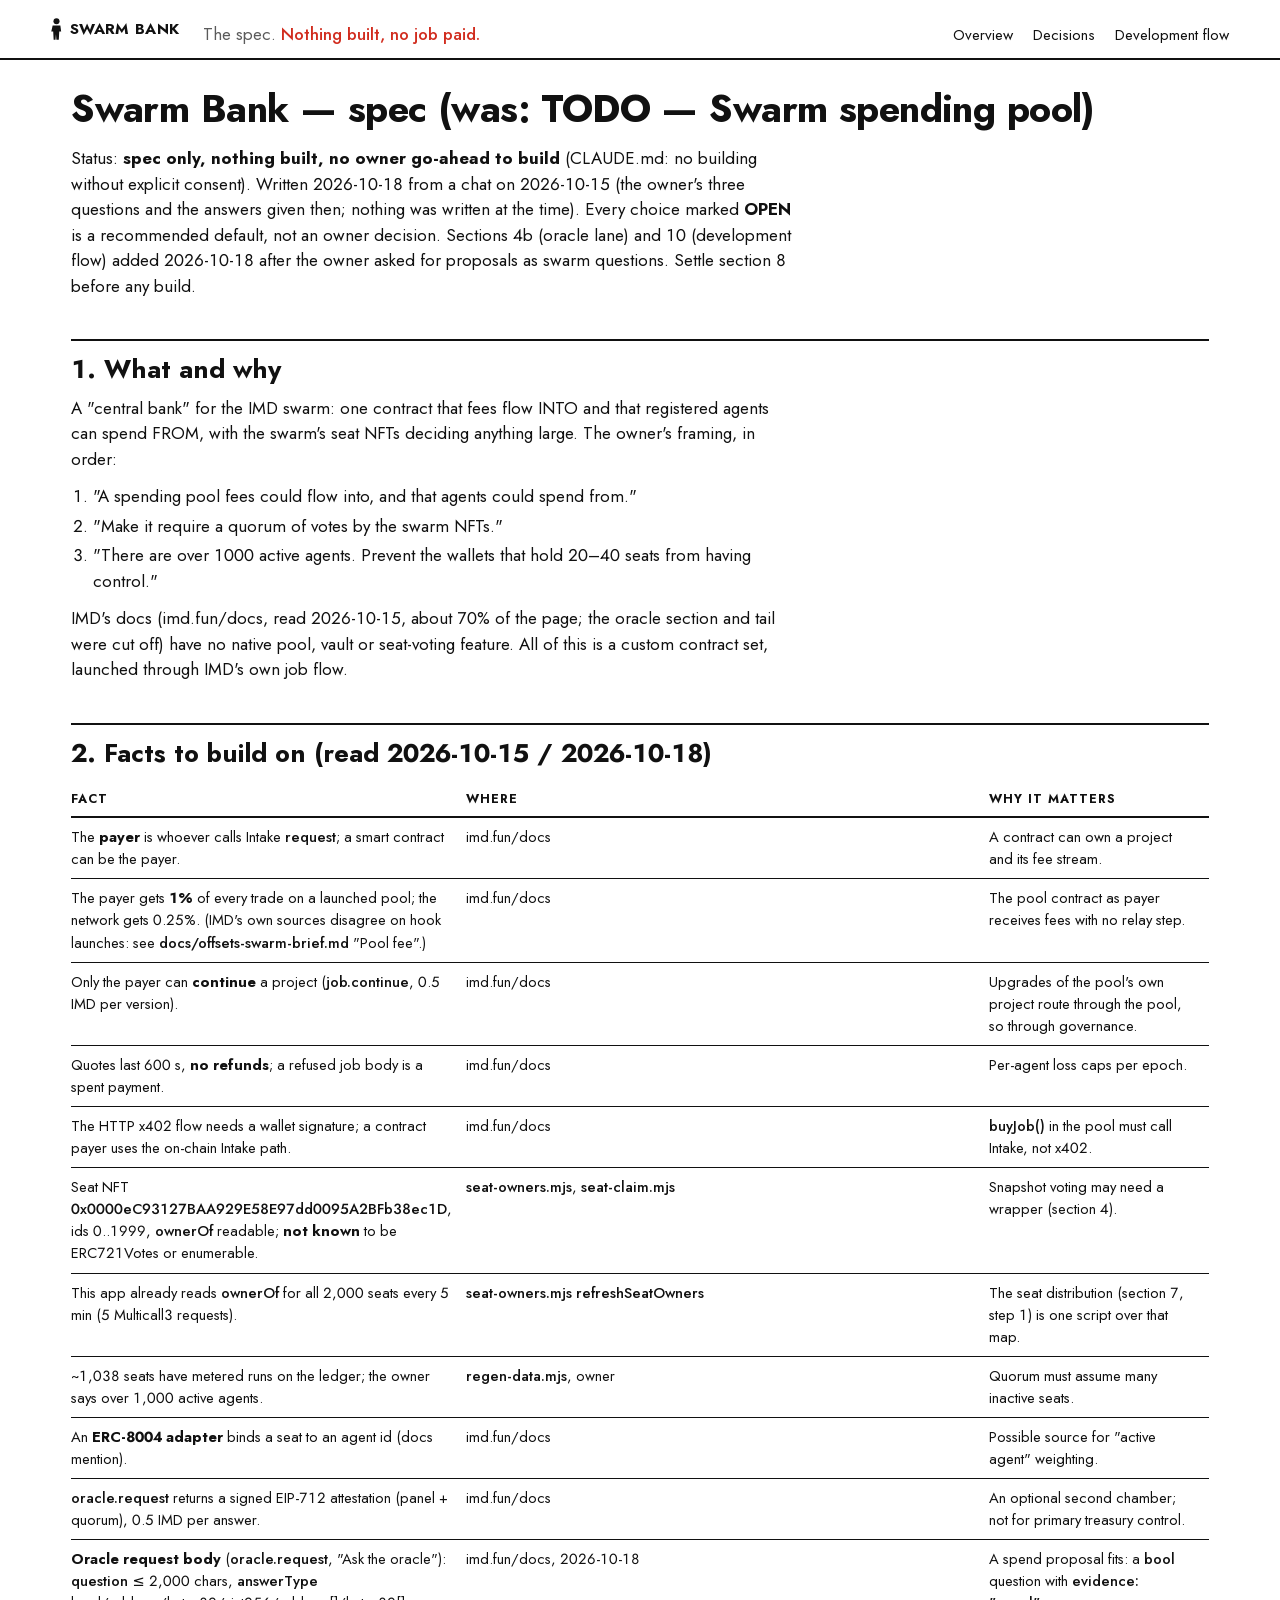
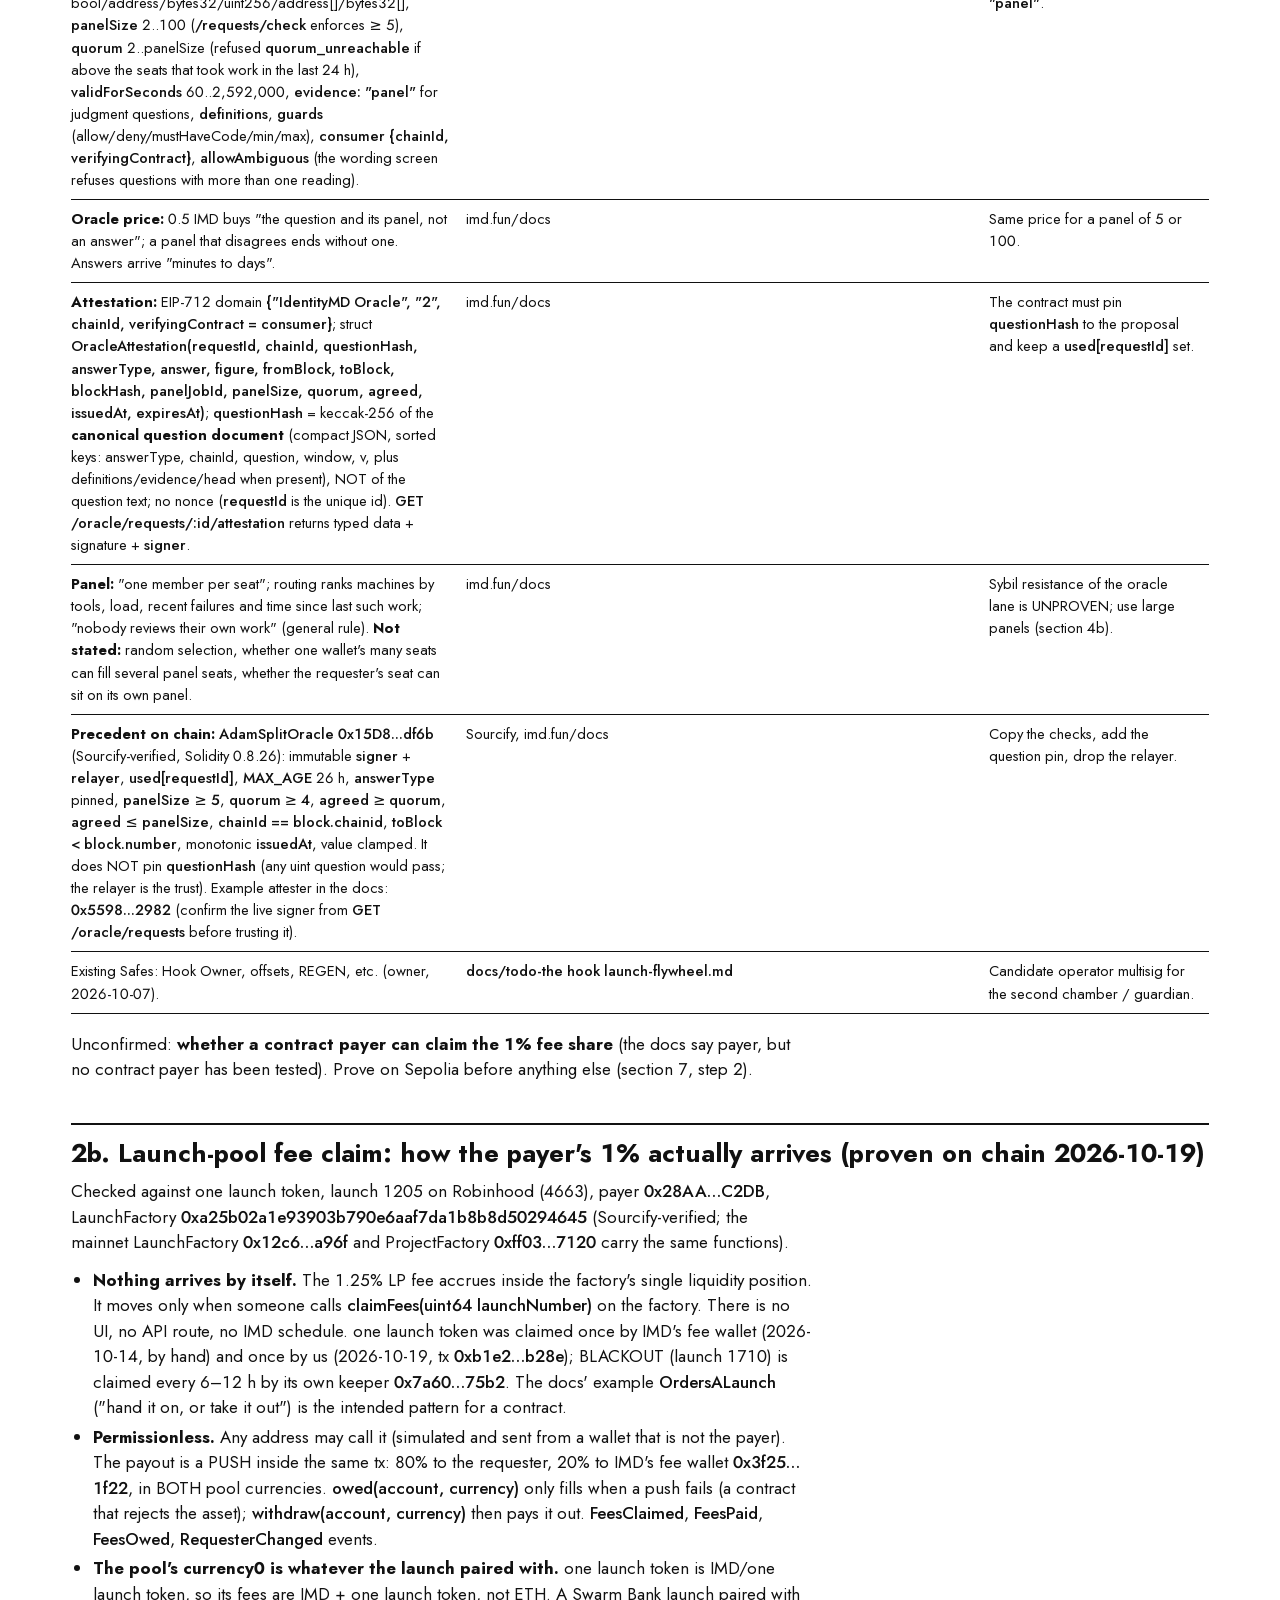
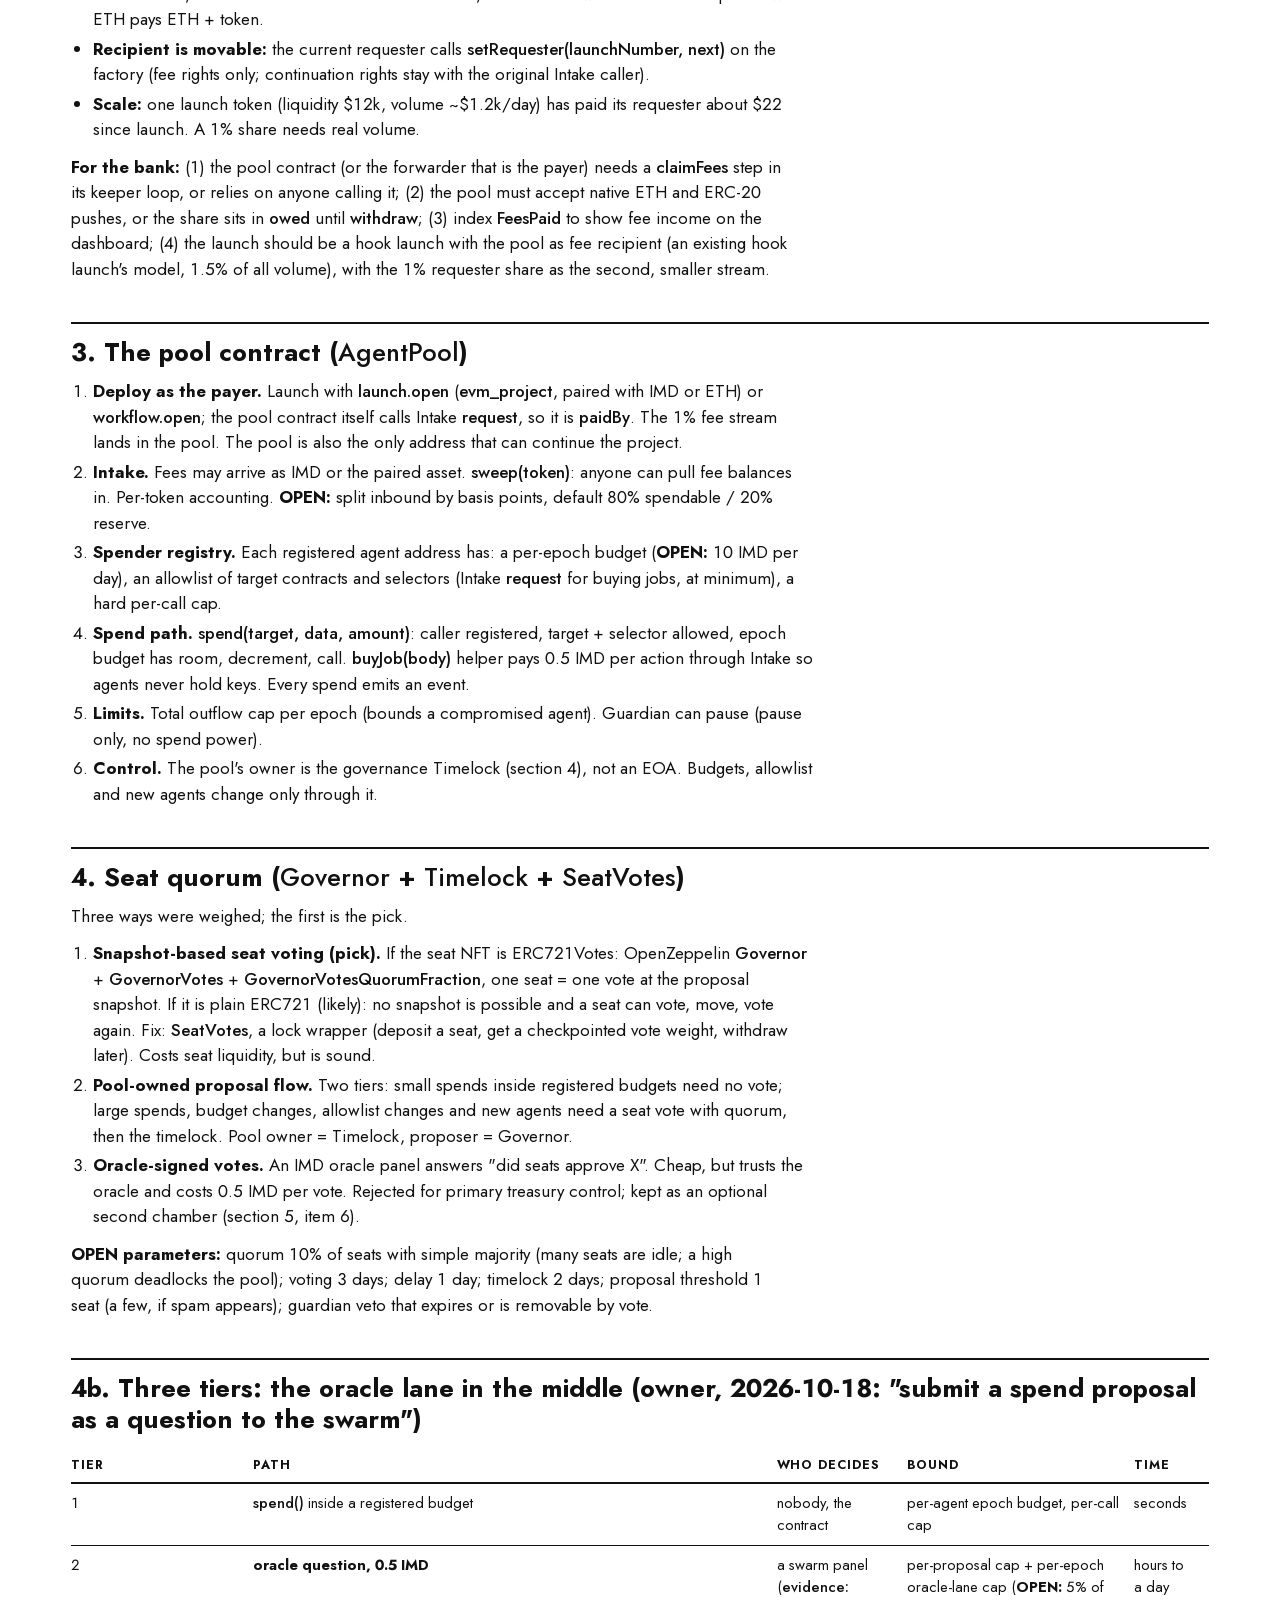
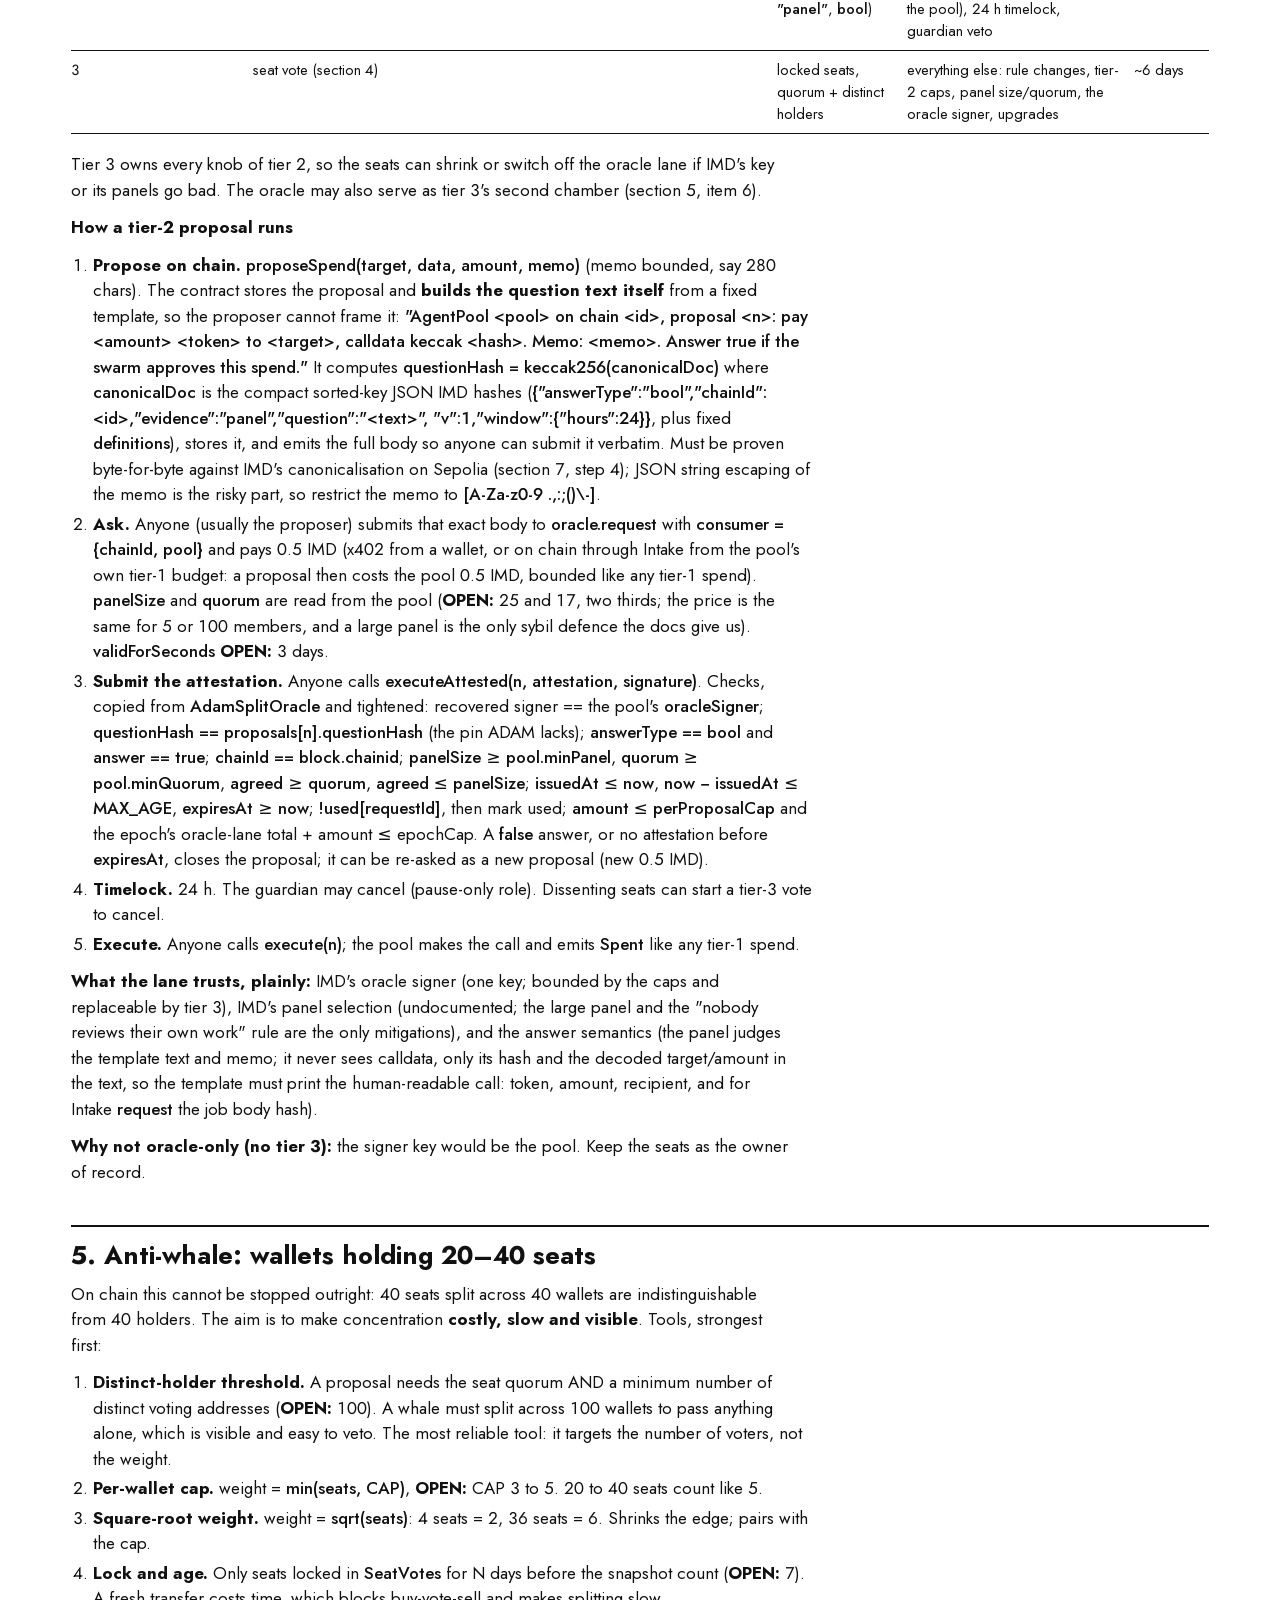
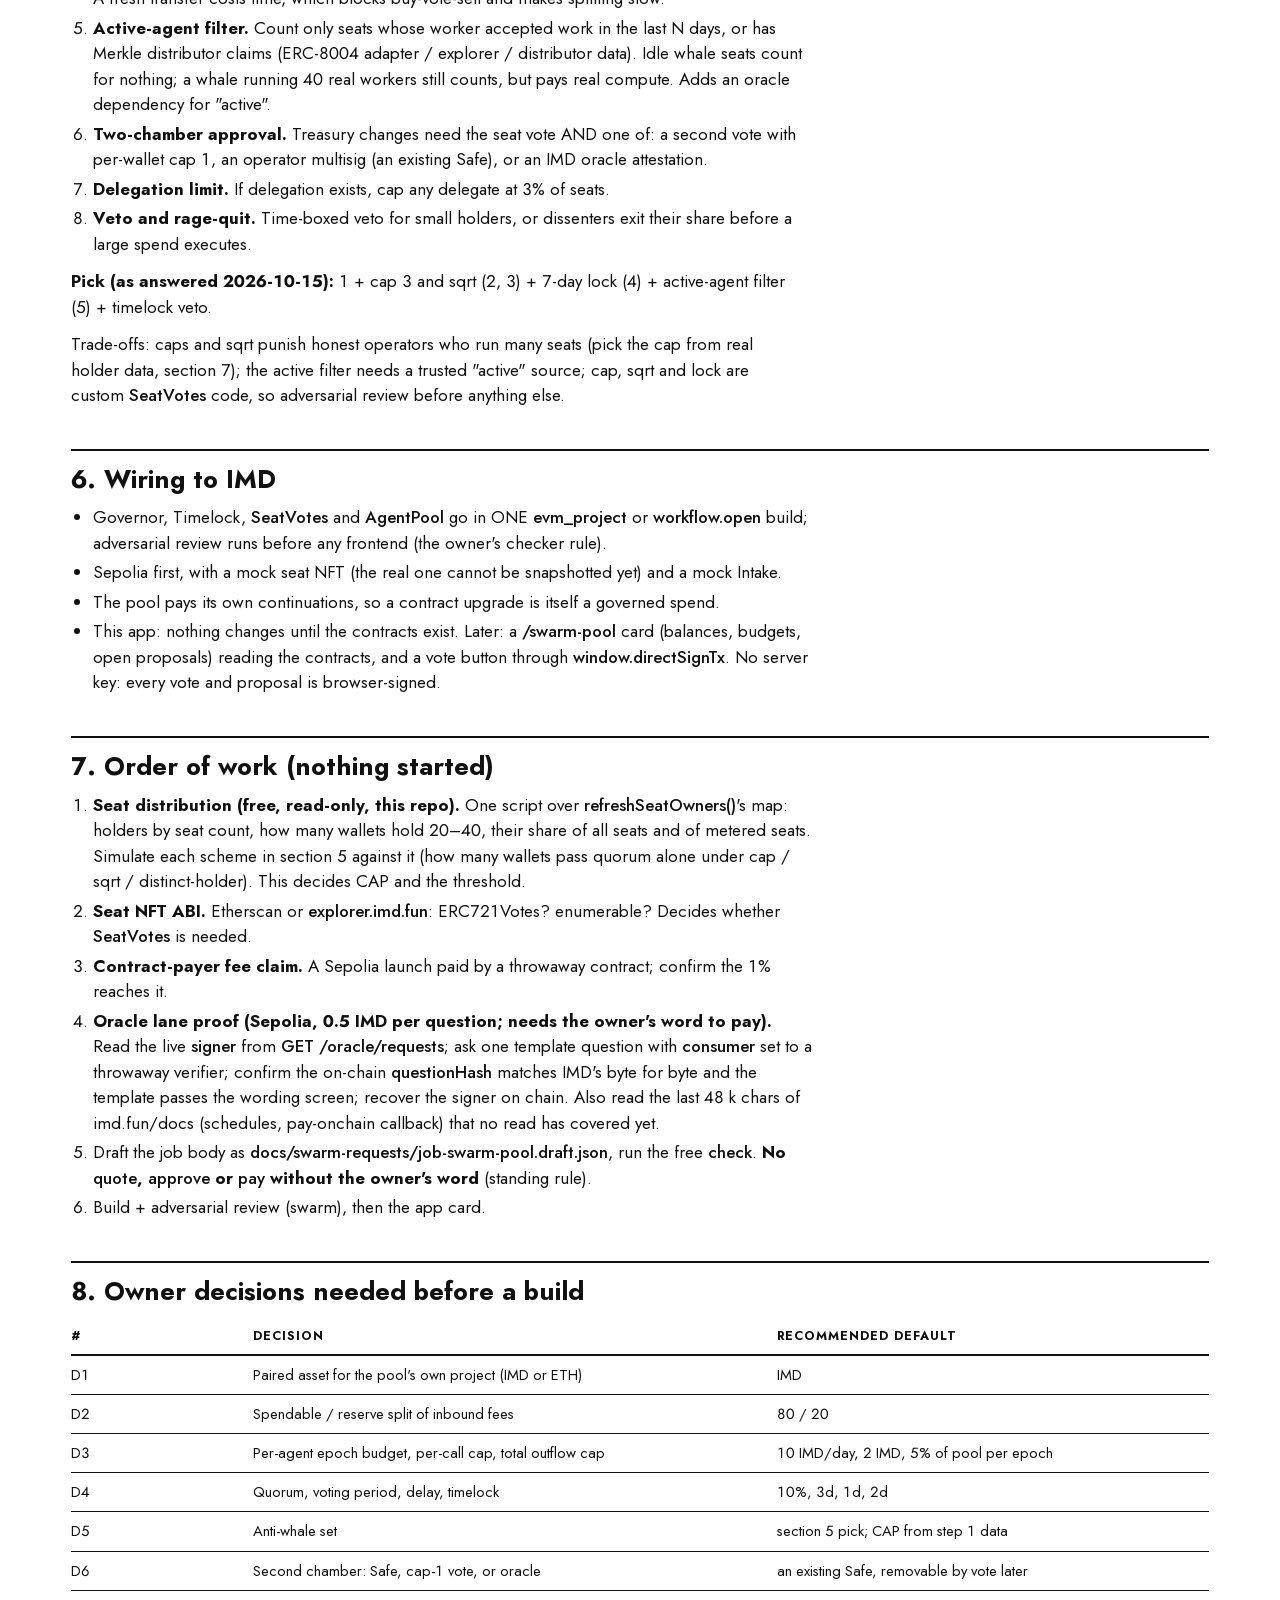
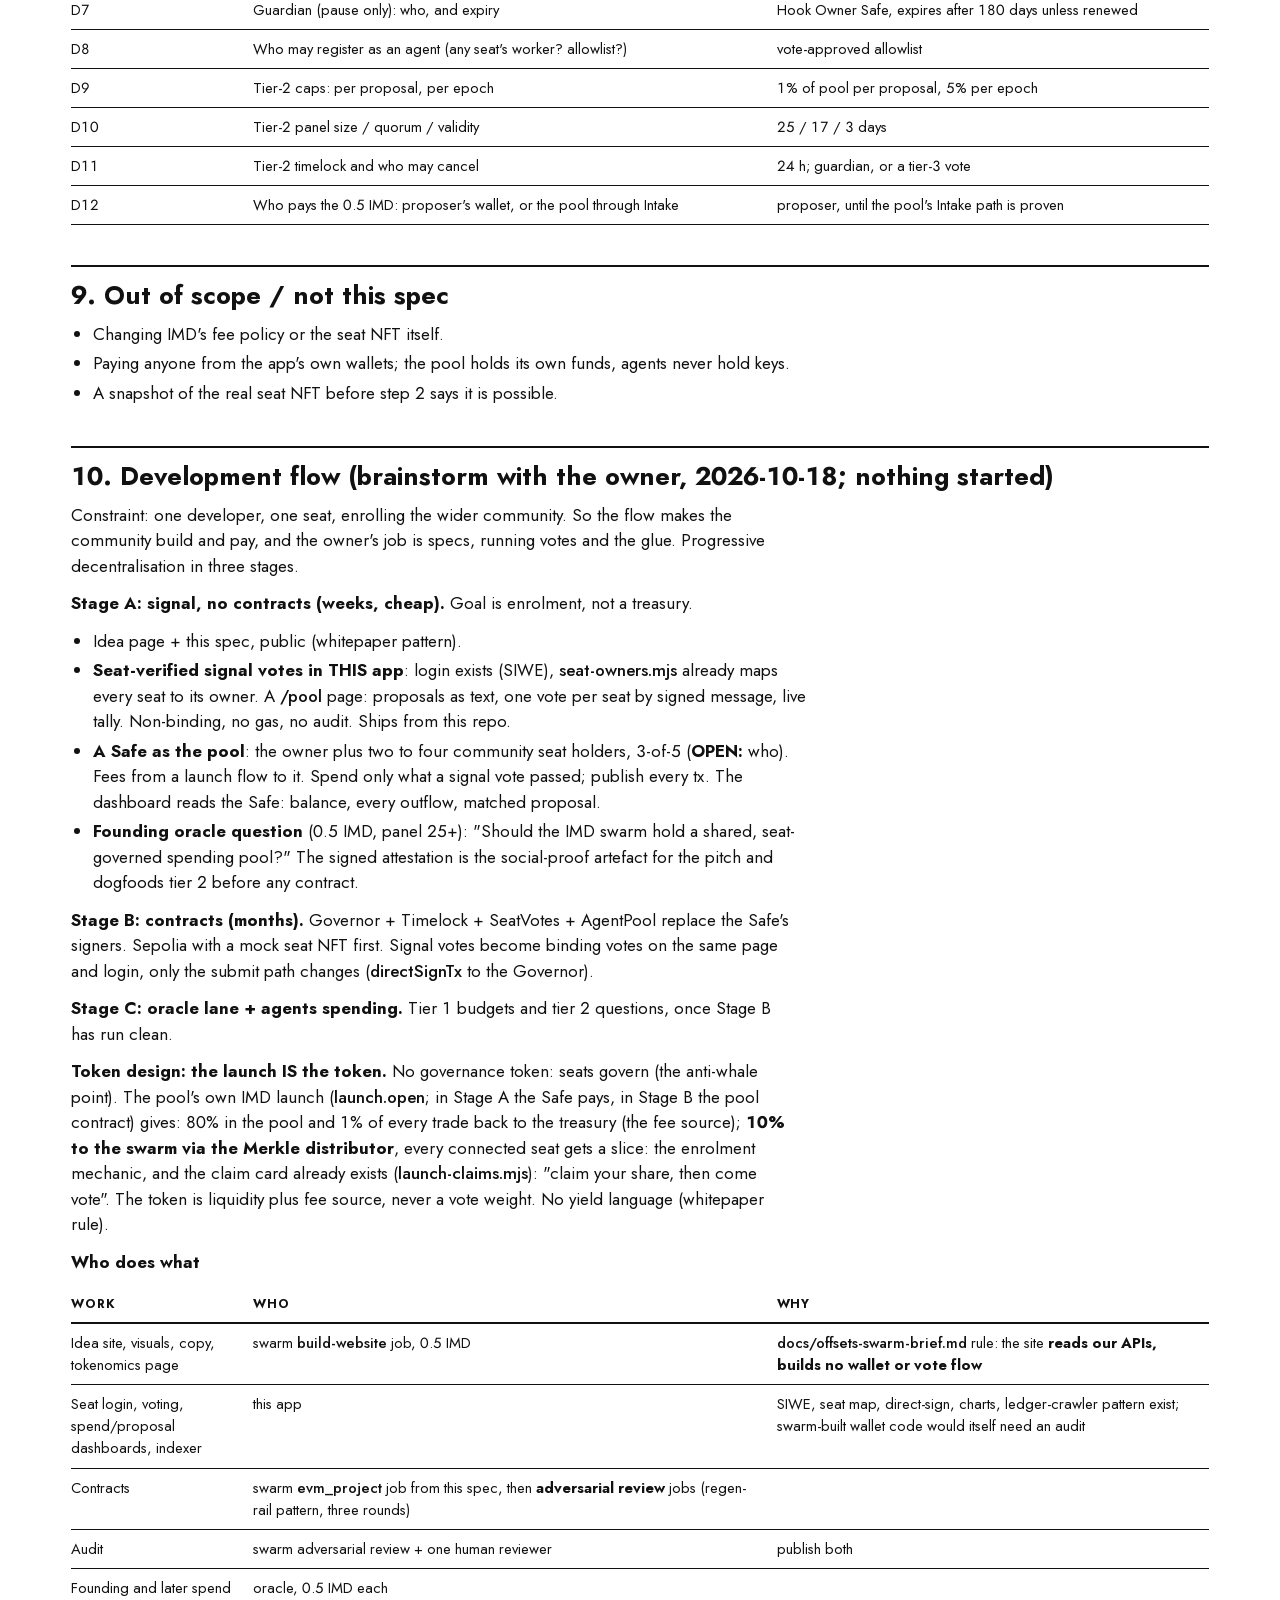
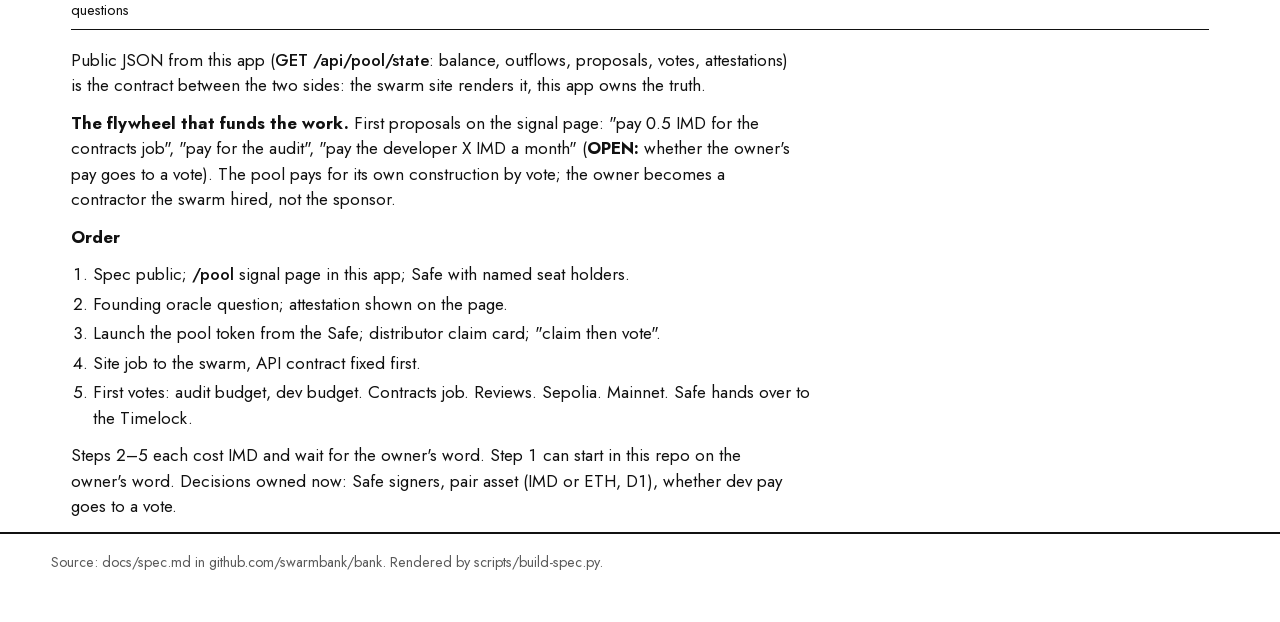
==== commit 4d9414ad: "Site: reviewer fixes (outline whale tier, pictogram rules, 3:1 greys, first-viewport fold, inline co" ====
--- a/site/spec.html
+++ b/site/spec.html
@@ -4,5 +4,5 @@
 <link rel="stylesheet" href="styles.css"><link rel="stylesheet" href="spec.css"></head>
 <body><header class="mast"><a class="wordmark" href="index.html"><svg class="wm-fig" viewBox="0 0 20 40" aria-hidden="true"><circle cx="10" cy="6" r="5.5"/><path d="M3 13.5h14l1.5 11h-3.5l-0.8 15h-4.4l-0.8-10-0.8 10H4.8L4 24.5H0.5z"/></svg><span>Swarm Bank</span></a>
 <p class="mast-line">The spec. <em>Nothing built, no job paid.</em></p><nav class="mast-nav" aria-label="Site"><a href="index.html">Overview</a><a href="#8-owner-decisions-needed-before-a-build">Decisions</a><a href="#10-development-flow-brainstorm-with-the-owner-2026-10-18-nothing-started">Development flow</a></nav></header>
-<main class="spec"><h1 id="swarm-bank-spec-was-todo-swarm-spending-pool">Swarm Bank — spec (was: TODO — Swarm spending pool)</h1><p>Status: <b>spec only, nothing built, no owner go-ahead to build</b> (CLAUDE.md: no building without explicit consent). Written 2026-10-18 from a chat on 2026-10-15 (the owner's three questions and the answers given then; nothing was written at the time). Every choice marked <b>OPEN</b> is a recommended default, not an owner decision. Sections 4b (oracle lane) and 10 (development flow) added 2026-10-18 after the owner asked for proposals as swarm questions. Settle section 8 before any build.</p><h2 id="1-what-and-why">1. What and why</h2><p>A "central bank" for the IMD swarm: one contract that fees flow INTO and that registered agents can spend FROM, with the swarm's seat NFTs deciding anything large. The owner's framing, in order:</p><ol><li>"A spending pool fees could flow into, and that agents could spend from."</li><li>"Make it require a quorum of votes by the swarm NFTs."</li><li>"There are over 1000 active agents. Prevent the wallets that hold 20–40 seats from having control."</li></ol><p>IMD's docs (imd.fun/docs, read 2026-10-15, about 70% of the page; the oracle section and tail were cut off) have no native pool, vault or seat-voting feature. All of this is a custom contract set, launched through IMD's own job flow.</p><h2 id="2-facts-to-build-on-read-2026-10-15-2026-10-18">2. Facts to build on (read 2026-10-15 / 2026-10-18)</h2><table><thead><tr><th>Fact</th><th>Where</th><th>Why it matters</th></tr></thead><tbody><tr><td>The <b>payer</b> is whoever calls Intake <code>request</code>; a smart contract can be the payer.</td><td>imd.fun/docs</td><td>A contract can own a project and its fee stream.</td></tr><tr><td>The payer gets <b>1%</b> of every trade on a launched pool; the network gets 0.25%. (IMD's own sources disagree on hook launches: see <code>docs/offsets-swarm-brief.md</code> "Pool fee".)</td><td>imd.fun/docs</td><td>The pool contract as payer receives fees with no relay step.</td></tr><tr><td>Only the payer can <b>continue</b> a project (<code>job.continue</code>, 0.5 IMD per version).</td><td>imd.fun/docs</td><td>Upgrades of the pool's own project route through the pool, so through governance.</td></tr><tr><td>Quotes last 600 s, <b>no refunds</b>; a refused job body is a spent payment.</td><td>imd.fun/docs</td><td>Per-agent loss caps per epoch.</td></tr><tr><td>The HTTP x402 flow needs a wallet signature; a contract payer uses the on-chain Intake path.</td><td>imd.fun/docs</td><td><code>buyJob()</code> in the pool must call Intake, not x402.</td></tr><tr><td>Seat NFT <code>0x0000eC93127BAA929E58E97dd0095A2BFb38ec1D</code>, ids 0..1999, <code>ownerOf</code> readable; <b>not known</b> to be ERC721Votes or enumerable.</td><td><code>seat-owners.mjs</code>, <code>seat-claim.mjs</code></td><td>Snapshot voting may need a wrapper (section 4).</td></tr><tr><td>This app already reads <code>ownerOf</code> for all 2,000 seats every 5 min (5 Multicall3 requests).</td><td><code>seat-owners.mjs</code> <code>refreshSeatOwners</code></td><td>The seat distribution (section 7, step 1) is one script over that map.</td></tr><tr><td>~1,038 seats have metered runs on the ledger; the owner says over 1,000 active agents.</td><td><code>regen-data.mjs</code>, owner</td><td>Quorum must assume many inactive seats.</td></tr><tr><td>An <b>ERC-8004 adapter</b> binds a seat to an agent id (docs mention).</td><td>imd.fun/docs</td><td>Possible source for "active agent" weighting.</td></tr><tr><td><code>oracle.request</code> returns a signed EIP-712 attestation (panel + quorum), 0.5 IMD per answer.</td><td>imd.fun/docs</td><td>An optional second chamber; not for primary treasury control.</td></tr><tr><td><b>Oracle request body</b> (<code>oracle.request</code>, "Ask the oracle"): <code>question</code> ≤ 2,000 chars, <code>answerType</code> bool/address/bytes32/uint256/address[]/bytes32[], <code>panelSize</code> 2..100 (<code>/requests/check</code> enforces ≥ 5), <code>quorum</code> 2..panelSize (refused <code>quorum_unreachable</code> if above the seats that took work in the last 24 h), <code>validForSeconds</code> 60..2,592,000, <code>evidence: "panel"</code> for judgment questions, <code>definitions</code>, <code>guards</code> (allow/deny/mustHaveCode/min/max), <code>consumer {chainId, verifyingContract}</code>, <code>allowAmbiguous</code> (the wording screen refuses questions with more than one reading).</td><td>imd.fun/docs, 2026-10-18</td><td>A spend proposal fits: a <code>bool</code> question with <code>evidence: "panel"</code>.</td></tr><tr><td><b>Oracle price:</b> 0.5 IMD buys "the question and its panel, not an answer"; a panel that disagrees ends without one. Answers arrive "minutes to days".</td><td>imd.fun/docs</td><td>Same price for a panel of 5 or 100.</td></tr><tr><td><b>Attestation:</b> EIP-712 domain <code>{"IdentityMD Oracle", "2", chainId, verifyingContract = consumer}</code>; struct <code>OracleAttestation(requestId, chainId, questionHash, answerType, answer, figure, fromBlock, toBlock, blockHash, panelJobId, panelSize, quorum, agreed, issuedAt, expiresAt)</code>; <code>questionHash</code> = keccak-256 of the <b>canonical question document</b> (compact JSON, sorted keys: answerType, chainId, question, window, v, plus definitions/evidence/head when present), NOT of the question text; no nonce (<code>requestId</code> is the unique id). <code>GET /oracle/requests/:id/attestation</code> returns typed data + signature + <code>signer</code>.</td><td>imd.fun/docs</td><td>The contract must pin <code>questionHash</code> to the proposal and keep a <code>used[requestId]</code> set.</td></tr><tr><td><b>Panel:</b> "one member per seat"; routing ranks machines by tools, load, recent failures and time since last such work; "nobody reviews their own work" (general rule). <b>Not stated:</b> random selection, whether one wallet's many seats can fill several panel seats, whether the requester's seat can sit on its own panel.</td><td>imd.fun/docs</td><td>Sybil resistance of the oracle lane is UNPROVEN; use large panels (section 4b).</td></tr><tr><td><b>Precedent on chain:</b> <code>AdamSplitOracle</code> <code>0x15D8…df6b</code> (Sourcify-verified, Solidity 0.8.26): immutable <code>signer</code> + <code>relayer</code>, <code>used[requestId]</code>, <code>MAX_AGE</code> 26 h, <code>answerType</code> pinned, <code>panelSize ≥ 5</code>, <code>quorum ≥ 4</code>, <code>agreed ≥ quorum</code>, <code>agreed ≤ panelSize</code>, <code>chainId == block.chainid</code>, <code>toBlock &lt; block.number</code>, monotonic <code>issuedAt</code>, value clamped. It does NOT pin <code>questionHash</code> (any uint question would pass; the relayer is the trust). Example attester in the docs: <code>0x5598…2982</code> (confirm the live signer from <code>GET /oracle/requests</code> before trusting it).</td><td>Sourcify, imd.fun/docs</td><td>Copy the checks, add the question pin, drop the relayer.</td></tr><tr><td>Existing Safes: Hook Owner, offsets, REGEN, etc. (owner, 2026-10-07).</td><td><code>docs/todo-imdo-flywheel.md</code></td><td>Candidate operator multisig for the second chamber / guardian.</td></tr></tbody></table><p>Unconfirmed: <b>whether a contract payer can claim the 1% fee share</b> (the docs say payer, but no contract payer has been tested). Prove on Sepolia before anything else (section 7, step 2).</p><h2 id="2b-launch-pool-fee-claim-how-the-payer-s-1-actually-arrives-proven-on-chain-2026-10-19">2b. Launch-pool fee claim: how the payer's 1% actually arrives (proven on chain 2026-10-19)</h2><p>Checked against SVO, launch 1205 on Robinhood (4663), payer <code>0x28AA…C2DB</code>, LaunchFactory <code>0xa25b02a1e93903b790e6aaf7da1b8b8d50294645</code> (Sourcify-verified; the mainnet LaunchFactory <code>0x12c6…a96f</code> and ProjectFactory <code>0xff03…7120</code> carry the same functions).</p><ul><li><b>Nothing arrives by itself.</b> The 1.25% LP fee accrues inside the factory's single liquidity position. It moves only when someone calls <code>claimFees(uint64 launchNumber)</code> on the factory. There is no UI, no API route, no IMD schedule. SVO was claimed once by IMD's fee wallet (2026-10-14, by hand) and once by us (2026-10-19, tx <code>0xb1e2…b28e</code>); BLACKOUT (launch 1710) is claimed every 6–12 h by its own keeper <code>0x7a60…75b2</code>. The docs' example <code>OrdersALaunch</code> ("hand it on, or take it out") is the intended pattern for a contract.</li><li><b>Permissionless.</b> Any address may call it (simulated and sent from a wallet that is not the payer). The payout is a PUSH inside the same tx: 80% to the requester, 20% to IMD's fee wallet <code>0x3f25…1f22</code>, in BOTH pool currencies. <code>owed(account, currency)</code> only fills when a push fails (a contract that rejects the asset); <code>withdraw(account, currency)</code> then pays it out. <code>FeesClaimed</code>, <code>FeesPaid</code>, <code>FeesOwed</code>, <code>RequesterChanged</code> events.</li><li><b>The pool's currency0 is whatever the launch paired with.</b> SVO is IMD/SVO, so its fees are IMD + SVO, not ETH. A Swarm Bank launch paired with ETH pays ETH + token.</li><li><b>Recipient is movable:</b> the current requester calls <code>setRequester(launchNumber, next)</code> on the factory (fee rights only; continuation rights stay with the original Intake caller).</li><li><b>Scale:</b> SVO (liquidity $12k, volume ~$1.2k/day) has paid its requester about $22 since launch. A 1% share needs real volume.</li></ul><p><b>For the bank:</b> (1) the pool contract (or the forwarder that is the payer) needs a <code>claimFees</code> step in its keeper loop, or relies on anyone calling it; (2) the pool must accept native ETH and ERC-20 pushes, or the share sits in <code>owed</code> until <code>withdraw</code>; (3) index <code>FeesPaid</code> to show fee income on the dashboard; (4) the launch should be a hook launch with the pool as fee recipient (IMDO's model, 1.5% of all volume), with the 1% requester share as the second, smaller stream.</p><h2 id="3-the-pool-contract-agentpool">3. The pool contract (<code>AgentPool</code>)</h2><ol><li><b>Deploy as the payer.</b> Launch with <code>launch.open</code> (<code>evm_project</code>, paired with IMD or ETH) or <code>workflow.open</code>; the pool contract itself calls Intake <code>request</code>, so it is <code>paidBy</code>. The 1% fee stream lands in the pool. The pool is also the only address that can continue the project.</li><li><b>Intake.</b> Fees may arrive as IMD or the paired asset. <code>sweep(token)</code>: anyone can pull fee balances in. Per-token accounting. <b>OPEN:</b> split inbound by basis points, default 80% spendable / 20% reserve.</li><li><b>Spender registry.</b> Each registered agent address has: a per-epoch budget (<b>OPEN:</b> 10 IMD per day), an allowlist of target contracts and selectors (Intake <code>request</code> for buying jobs, at minimum), a hard per-call cap.</li><li><b>Spend path.</b> <code>spend(target, data, amount)</code>: caller registered, target + selector allowed, epoch budget has room, decrement, call. <code>buyJob(body)</code> helper pays 0.5 IMD per action through Intake so agents never hold keys. Every spend emits an event.</li><li><b>Limits.</b> Total outflow cap per epoch (bounds a compromised agent). Guardian can pause (pause only, no spend power).</li><li><b>Control.</b> The pool's owner is the governance Timelock (section 4), not an EOA. Budgets, allowlist and new agents change only through it.</li></ol><h2 id="4-seat-quorum-governor-timelock-seatvotes">4. Seat quorum (<code>Governor</code> + <code>Timelock</code> + <code>SeatVotes</code>)</h2><p>Three ways were weighed; the first is the pick.</p><ol><li><b>Snapshot-based seat voting (pick).</b> If the seat NFT is ERC721Votes: OpenZeppelin <code>Governor</code> + <code>GovernorVotes</code> + <code>GovernorVotesQuorumFraction</code>, one seat = one vote at the proposal snapshot. If it is plain ERC721 (likely): no snapshot is possible and a seat can vote, move, vote again. Fix: <code>SeatVotes</code>, a lock wrapper (deposit a seat, get a checkpointed vote weight, withdraw later). Costs seat liquidity, but is sound.</li><li><b>Pool-owned proposal flow.</b> Two tiers: small spends inside registered budgets need no vote; large spends, budget changes, allowlist changes and new agents need a seat vote with quorum, then the timelock. Pool owner = Timelock, proposer = Governor.</li><li><b>Oracle-signed votes.</b> An IMD oracle panel answers "did seats approve X". Cheap, but trusts the oracle and costs 0.5 IMD per vote. Rejected for primary treasury control; kept as an optional second chamber (section 5, item 6).</li></ol><p><b>OPEN parameters:</b> quorum 10% of seats with simple majority (many seats are idle; a high quorum deadlocks the pool); voting 3 days; delay 1 day; timelock 2 days; proposal threshold 1 seat (a few, if spam appears); guardian veto that expires or is removable by vote.</p><h2 id="4b-three-tiers-the-oracle-lane-in-the-middle-owner-2026-10-18-submit-a-spend-proposal-as-a-question-to-the-swarm">4b. Three tiers: the oracle lane in the middle (owner, 2026-10-18: "submit a spend proposal as a question to the swarm")</h2><table><thead><tr><th>Tier</th><th>Path</th><th>Who decides</th><th>Bound</th><th>Time</th></tr></thead><tbody><tr><td>1</td><td><code>spend()</code> inside a registered budget</td><td>nobody, the contract</td><td>per-agent epoch budget, per-call cap</td><td>seconds</td></tr><tr><td>2</td><td><b>oracle question, 0.5 IMD</b></td><td>a swarm panel (<code>evidence: "panel"</code>, <code>bool</code>)</td><td>per-proposal cap + per-epoch oracle-lane cap (<b>OPEN:</b> 5% of the pool), 24 h timelock, guardian veto</td><td>hours to a day</td></tr><tr><td>3</td><td>seat vote (section 4)</td><td>locked seats, quorum + distinct holders</td><td>everything else: rule changes, tier-2 caps, panel size/quorum, the oracle signer, upgrades</td><td>~6 days</td></tr></tbody></table><p>Tier 3 owns every knob of tier 2, so the seats can shrink or switch off the oracle lane if IMD's key or its panels go bad. The oracle may also serve as tier 3's second chamber (section 5, item 6).</p><p><b>How a tier-2 proposal runs</b></p><ol><li><b>Propose on chain.</b> <code>proposeSpend(target, data, amount, memo)</code> (memo bounded, say 280 chars). The contract stores the proposal and <b>builds the question text itself</b> from a fixed template, so the proposer cannot frame it: <code>"AgentPool &lt;pool&gt; on chain &lt;id&gt;, proposal &lt;n&gt;: pay &lt;amount&gt; &lt;token&gt; to &lt;target&gt;, calldata keccak &lt;hash&gt;. Memo: &lt;memo&gt;. Answer true if the swarm approves this spend."</code> It computes <code>questionHash = keccak256(canonicalDoc)</code> where <code>canonicalDoc</code> is the compact sorted-key JSON IMD hashes (<code>{"answerType":"bool","chainId":&lt;id&gt;,"evidence":"panel","question":"&lt;text&gt;", "v":1,"window":{"hours":24}}</code>, plus fixed <code>definitions</code>), stores it, and emits the full body so anyone can submit it verbatim. Must be proven byte-for-byte against IMD's canonicalisation on Sepolia (section 7, step 4); JSON string escaping of the memo is the risky part, so restrict the memo to <code>[A-Za-z0-9 .,:;()\-]</code>.</li><li><b>Ask.</b> Anyone (usually the proposer) submits that exact body to <code>oracle.request</code> with <code>consumer = {chainId, pool}</code> and pays 0.5 IMD (x402 from a wallet, or on chain through Intake from the pool's own tier-1 budget: a proposal then costs the pool 0.5 IMD, bounded like any tier-1 spend). <code>panelSize</code> and <code>quorum</code> are read from the pool (<b>OPEN:</b> 25 and 17, two thirds; the price is the same for 5 or 100 members, and a large panel is the only sybil defence the docs give us). <code>validForSeconds</code> <b>OPEN:</b> 3 days.</li><li><b>Submit the attestation.</b> Anyone calls <code>executeAttested(n, attestation, signature)</code>. Checks, copied from <code>AdamSplitOracle</code> and tightened: recovered signer == the pool's <code>oracleSigner</code>; <code>questionHash == proposals[n].questionHash</code> (the pin ADAM lacks); <code>answerType == bool</code> and <code>answer == true</code>; <code>chainId == block.chainid</code>; <code>panelSize ≥ pool.minPanel</code>, <code>quorum ≥ pool.minQuorum</code>, <code>agreed ≥ quorum</code>, <code>agreed ≤ panelSize</code>; <code>issuedAt ≤ now</code>, <code>now − issuedAt ≤ MAX_AGE</code>, <code>expiresAt ≥ now</code>; <code>!used[requestId]</code>, then mark used; <code>amount ≤ perProposalCap</code> and the epoch's oracle-lane total + amount ≤ epochCap. A <code>false</code> answer, or no attestation before <code>expiresAt</code>, closes the proposal; it can be re-asked as a new proposal (new 0.5 IMD).</li><li><b>Timelock.</b> 24 h. The guardian may cancel (pause-only role). Dissenting seats can start a tier-3 vote to cancel.</li><li><b>Execute.</b> Anyone calls <code>execute(n)</code>; the pool makes the call and emits <code>Spent</code> like any tier-1 spend.</li></ol><p><b>What the lane trusts, plainly:</b> IMD's oracle signer (one key; bounded by the caps and replaceable by tier 3), IMD's panel selection (undocumented; the large panel and the "nobody reviews their own work" rule are the only mitigations), and the answer semantics (the panel judges the template text and memo; it never sees calldata, only its hash and the decoded target/amount in the text, so the template must print the human-readable call: token, amount, recipient, and for Intake <code>request</code> the job body hash).</p><p><b>Why not oracle-only (no tier 3):</b> the signer key would be the pool. Keep the seats as the owner of record.</p><h2 id="5-anti-whale-wallets-holding-20-40-seats">5. Anti-whale: wallets holding 20–40 seats</h2><p>On chain this cannot be stopped outright: 40 seats split across 40 wallets are indistinguishable from 40 holders. The aim is to make concentration <b>costly, slow and visible</b>. Tools, strongest first:</p><ol><li><b>Distinct-holder threshold.</b> A proposal needs the seat quorum AND a minimum number of distinct voting addresses (<b>OPEN:</b> 100). A whale must split across 100 wallets to pass anything alone, which is visible and easy to veto. The most reliable tool: it targets the number of voters, not the weight.</li><li><b>Per-wallet cap.</b> weight = <code>min(seats, CAP)</code>, <b>OPEN:</b> CAP 3 to 5. 20 to 40 seats count like 5.</li><li><b>Square-root weight.</b> weight = <code>sqrt(seats)</code>: 4 seats = 2, 36 seats = 6. Shrinks the edge; pairs with the cap.</li><li><b>Lock and age.</b> Only seats locked in <code>SeatVotes</code> for N days before the snapshot count (<b>OPEN:</b> 7). A fresh transfer costs time, which blocks buy-vote-sell and makes splitting slow.</li><li><b>Active-agent filter.</b> Count only seats whose worker accepted work in the last N days, or has Merkle distributor claims (ERC-8004 adapter / explorer / distributor data). Idle whale seats count for nothing; a whale running 40 real workers still counts, but pays real compute. Adds an oracle dependency for "active".</li><li><b>Two-chamber approval.</b> Treasury changes need the seat vote AND one of: a second vote with per-wallet cap 1, an operator multisig (an existing Safe), or an IMD oracle attestation.</li><li><b>Delegation limit.</b> If delegation exists, cap any delegate at 3% of seats.</li><li><b>Veto and rage-quit.</b> Time-boxed veto for small holders, or dissenters exit their share before a large spend executes.</li></ol><p><b>Pick (as answered 2026-10-15):</b> 1 + cap 3 and sqrt (2, 3) + 7-day lock (4) + active-agent filter (5) + timelock veto.</p><p>Trade-offs: caps and sqrt punish honest operators who run many seats (pick the cap from real holder data, section 7); the active filter needs a trusted "active" source; cap, sqrt and lock are custom <code>SeatVotes</code> code, so adversarial review before anything else.</p><h2 id="6-wiring-to-imd">6. Wiring to IMD</h2><ul><li>Governor, Timelock, <code>SeatVotes</code> and <code>AgentPool</code> go in ONE <code>evm_project</code> or <code>workflow.open</code> build; adversarial review runs before any frontend (the owner's checker rule).</li><li>Sepolia first, with a mock seat NFT (the real one cannot be snapshotted yet) and a mock Intake.</li><li>The pool pays its own continuations, so a contract upgrade is itself a governed spend.</li><li>This app: nothing changes until the contracts exist. Later: a <code>/swarm-pool</code> card (balances, budgets, open proposals) reading the contracts, and a vote button through <code>window.directSignTx</code>. No server key: every vote and proposal is browser-signed.</li></ul><h2 id="7-order-of-work-nothing-started">7. Order of work (nothing started)</h2><ol><li><b>Seat distribution (free, read-only, this repo).</b> One script over <code>refreshSeatOwners()</code>'s map: holders by seat count, how many wallets hold 20–40, their share of all seats and of metered seats. Simulate each scheme in section 5 against it (how many wallets pass quorum alone under cap / sqrt / distinct-holder). This decides CAP and the threshold.</li><li><b>Seat NFT ABI.</b> Etherscan or <code>explorer.imd.fun</code>: ERC721Votes? enumerable? Decides whether <code>SeatVotes</code> is needed.</li><li><b>Contract-payer fee claim.</b> A Sepolia launch paid by a throwaway contract; confirm the 1% reaches it.</li><li><b>Oracle lane proof (Sepolia, 0.5 IMD per question; needs the owner's word to pay).</b> Read the live <code>signer</code> from <code>GET /oracle/requests</code>; ask one template question with <code>consumer</code> set to a throwaway verifier; confirm the on-chain <code>questionHash</code> matches IMD's byte for byte and the template passes the wording screen; recover the signer on chain. Also read the last 48 k chars of imd.fun/docs (schedules, pay-onchain callback) that no read has covered yet.</li><li>Draft the job body as <code>docs/swarm-requests/job-swarm-pool.draft.json</code>, run the free <code>check</code>. <b>No <code>quote</code>, <code>approve</code> or <code>pay</code> without the owner's word</b> (standing rule).</li><li>Build + adversarial review (swarm), then the app card.</li></ol><h2 id="8-owner-decisions-needed-before-a-build">8. Owner decisions needed before a build</h2><table><thead><tr><th>#</th><th>Decision</th><th>Recommended default</th></tr></thead><tbody><tr><td>D1</td><td>Paired asset for the pool's own project (IMD or ETH)</td><td>IMD</td></tr><tr><td>D2</td><td>Spendable / reserve split of inbound fees</td><td>80 / 20</td></tr><tr><td>D3</td><td>Per-agent epoch budget, per-call cap, total outflow cap</td><td>10 IMD/day, 2 IMD, 5% of pool per epoch</td></tr><tr><td>D4</td><td>Quorum, voting period, delay, timelock</td><td>10%, 3d, 1d, 2d</td></tr><tr><td>D5</td><td>Anti-whale set</td><td>section 5 pick; CAP from step 1 data</td></tr><tr><td>D6</td><td>Second chamber: Safe, cap-1 vote, or oracle</td><td>an existing Safe, removable by vote later</td></tr><tr><td>D7</td><td>Guardian (pause only): who, and expiry</td><td>Hook Owner Safe, expires after 180 days unless renewed</td></tr><tr><td>D8</td><td>Who may register as an agent (any seat's worker? allowlist?)</td><td>vote-approved allowlist</td></tr><tr><td>D9</td><td>Tier-2 caps: per proposal, per epoch</td><td>1% of pool per proposal, 5% per epoch</td></tr><tr><td>D10</td><td>Tier-2 panel size / quorum / validity</td><td>25 / 17 / 3 days</td></tr><tr><td>D11</td><td>Tier-2 timelock and who may cancel</td><td>24 h; guardian, or a tier-3 vote</td></tr><tr><td>D12</td><td>Who pays the 0.5 IMD: proposer's wallet, or the pool through Intake</td><td>proposer, until the pool's Intake path is proven</td></tr></tbody></table><h2 id="9-out-of-scope-not-this-spec">9. Out of scope / not this spec</h2><ul><li>Changing IMD's fee policy or the seat NFT itself.</li><li>Paying anyone from the app's own wallets; the pool holds its own funds, agents never hold keys.</li><li>A snapshot of the real seat NFT before step 2 says it is possible.</li></ul><h2 id="10-development-flow-brainstorm-with-the-owner-2026-10-18-nothing-started">10. Development flow (brainstorm with the owner, 2026-10-18; nothing started)</h2><p>Constraint: one developer, one seat, enrolling the wider community. So the flow makes the community build and pay, and the owner's job is specs, running votes and the glue. Progressive decentralisation in three stages.</p><p><b>Stage A: signal, no contracts (weeks, cheap).</b> Goal is enrolment, not a treasury.</p><ul><li>Idea page + this spec, public (whitepaper pattern).</li><li><b>Seat-verified signal votes in THIS app</b>: login exists (SIWE), <code>seat-owners.mjs</code> already maps every seat to its owner. A <code>/pool</code> page: proposals as text, one vote per seat by signed message, live tally. Non-binding, no gas, no audit. Ships from this repo.</li><li><b>A Safe as the pool</b>: the owner plus two to four community seat holders, 3-of-5 (<b>OPEN:</b> who). Fees from a launch flow to it. Spend only what a signal vote passed; publish every tx. The dashboard reads the Safe: balance, every outflow, matched proposal.</li><li><b>Founding oracle question</b> (0.5 IMD, panel 25+): "Should the IMD swarm hold a shared, seat-governed spending pool?" The signed attestation is the social-proof artefact for the pitch and dogfoods tier 2 before any contract.</li></ul><p><b>Stage B: contracts (months).</b> Governor + Timelock + SeatVotes + AgentPool replace the Safe's signers. Sepolia with a mock seat NFT first. Signal votes become binding votes on the same page and login, only the submit path changes (<code>directSignTx</code> to the Governor).</p><p><b>Stage C: oracle lane + agents spending.</b> Tier 1 budgets and tier 2 questions, once Stage B has run clean.</p><p><b>Token design: the launch IS the token.</b> No governance token: seats govern (the anti-whale point). The pool's own IMD launch (<code>launch.open</code>; in Stage A the Safe pays, in Stage B the pool contract) gives: 80% in the pool and 1% of every trade back to the treasury (the fee source); <b>10% to the swarm via the Merkle distributor</b>, every connected seat gets a slice: the enrolment mechanic, and the claim card already exists (<code>launch-claims.mjs</code>): "claim your share, then come vote". The token is liquidity plus fee source, never a vote weight. No yield language (whitepaper rule).</p><p><b>Who does what</b></p><table><thead><tr><th>Work</th><th>Who</th><th>Why</th></tr></thead><tbody><tr><td>Idea site, visuals, copy, tokenomics page</td><td>swarm <code>build-website</code> job, 0.5 IMD</td><td><code>docs/offsets-swarm-brief.md</code> rule: the site <b>reads our APIs, builds no wallet or vote flow</b></td></tr><tr><td>Seat login, voting, spend/proposal dashboards, indexer</td><td>this app</td><td>SIWE, seat map, direct-sign, charts, ledger-crawler pattern exist; swarm-built wallet code would itself need an audit</td></tr><tr><td>Contracts</td><td>swarm <code>evm_project</code> job from this spec, then <b>adversarial review</b> jobs (regen-rail pattern, three rounds)</td><td></td></tr><tr><td>Audit</td><td>swarm adversarial review + one human reviewer</td><td>publish both</td></tr><tr><td>Founding and later spend questions</td><td>oracle, 0.5 IMD each</td><td></td></tr></tbody></table><p>Public JSON from this app (<code>GET /api/pool/state</code>: balance, outflows, proposals, votes, attestations) is the contract between the two sides: the swarm site renders it, this app owns the truth.</p><p><b>The flywheel that funds the work.</b> First proposals on the signal page: "pay 0.5 IMD for the contracts job", "pay for the audit", "pay the developer X IMD a month" (<b>OPEN:</b> whether the owner's pay goes to a vote). The pool pays for its own construction by vote; the owner becomes a contractor the swarm hired, not the sponsor.</p><p><b>Order</b></p><ol><li>Spec public; <code>/pool</code> signal page in this app; Safe with named seat holders.</li><li>Founding oracle question; attestation shown on the page.</li><li>Launch the pool token from the Safe; distributor claim card; "claim then vote".</li><li>Site job to the swarm, API contract fixed first.</li><li>First votes: audit budget, dev budget. Contracts job. Reviews. Sepolia. Mainnet. Safe hands over to the Timelock.</li></ol><p>Steps 2–5 each cost IMD and wait for the owner's word. Step 1 can start in this repo on the owner's word. Decisions owned now: Safe signers, pair asset (IMD or ETH, D1), whether dev pay goes to a vote.</p></main>
+<main class="spec"><h1 id="swarm-bank-spec-was-todo-swarm-spending-pool">Swarm Bank — spec (was: TODO — Swarm spending pool)</h1><p>Status: <b>spec only, nothing built, no owner go-ahead to build</b> (CLAUDE.md: no building without explicit consent). Written 2026-10-18 from a chat on 2026-10-15 (the owner's three questions and the answers given then; nothing was written at the time). Every choice marked <b>OPEN</b> is a recommended default, not an owner decision. Sections 4b (oracle lane) and 10 (development flow) added 2026-10-18 after the owner asked for proposals as swarm questions. Settle section 8 before any build.</p><h2 id="1-what-and-why">1. What and why</h2><p>A "central bank" for the IMD swarm: one contract that fees flow INTO and that registered agents can spend FROM, with the swarm's seat NFTs deciding anything large. The owner's framing, in order:</p><ol><li>"A spending pool fees could flow into, and that agents could spend from."</li><li>"Make it require a quorum of votes by the swarm NFTs."</li><li>"There are over 1000 active agents. Prevent the wallets that hold 20–40 seats from having control."</li></ol><p>IMD's docs (imd.fun/docs, read 2026-10-15, about 70% of the page; the oracle section and tail were cut off) have no native pool, vault or seat-voting feature. All of this is a custom contract set, launched through IMD's own job flow.</p><h2 id="2-facts-to-build-on-read-2026-10-15-2026-10-18">2. Facts to build on (read 2026-10-15 / 2026-10-18)</h2><table><thead><tr><th>Fact</th><th>Where</th><th>Why it matters</th></tr></thead><tbody><tr><td>The <b>payer</b> is whoever calls Intake <code>request</code>; a smart contract can be the payer.</td><td>imd.fun/docs</td><td>A contract can own a project and its fee stream.</td></tr><tr><td>The payer gets <b>1%</b> of every trade on a launched pool; the network gets 0.25%. (IMD's own sources disagree on hook launches: see <code>docs/offsets-swarm-brief.md</code> "Pool fee".)</td><td>imd.fun/docs</td><td>The pool contract as payer receives fees with no relay step.</td></tr><tr><td>Only the payer can <b>continue</b> a project (<code>job.continue</code>, 0.5 IMD per version).</td><td>imd.fun/docs</td><td>Upgrades of the pool's own project route through the pool, so through governance.</td></tr><tr><td>Quotes last 600 s, <b>no refunds</b>; a refused job body is a spent payment.</td><td>imd.fun/docs</td><td>Per-agent loss caps per epoch.</td></tr><tr><td>The HTTP x402 flow needs a wallet signature; a contract payer uses the on-chain Intake path.</td><td>imd.fun/docs</td><td><code>buyJob()</code> in the pool must call Intake, not x402.</td></tr><tr><td>Seat NFT <code>0x0000eC93127BAA929E58E97dd0095A2BFb38ec1D</code>, ids 0..1999, <code>ownerOf</code> readable; <b>not known</b> to be ERC721Votes or enumerable.</td><td><code>seat-owners.mjs</code>, <code>seat-claim.mjs</code></td><td>Snapshot voting may need a wrapper (section 4).</td></tr><tr><td>This app already reads <code>ownerOf</code> for all 2,000 seats every 5 min (5 Multicall3 requests).</td><td><code>seat-owners.mjs</code> <code>refreshSeatOwners</code></td><td>The seat distribution (section 7, step 1) is one script over that map.</td></tr><tr><td>~1,038 seats have metered runs on the ledger; the owner says over 1,000 active agents.</td><td><code>regen-data.mjs</code>, owner</td><td>Quorum must assume many inactive seats.</td></tr><tr><td>An <b>ERC-8004 adapter</b> binds a seat to an agent id (docs mention).</td><td>imd.fun/docs</td><td>Possible source for "active agent" weighting.</td></tr><tr><td><code>oracle.request</code> returns a signed EIP-712 attestation (panel + quorum), 0.5 IMD per answer.</td><td>imd.fun/docs</td><td>An optional second chamber; not for primary treasury control.</td></tr><tr><td><b>Oracle request body</b> (<code>oracle.request</code>, "Ask the oracle"): <code>question</code> ≤ 2,000 chars, <code>answerType</code> bool/address/bytes32/uint256/address[]/bytes32[], <code>panelSize</code> 2..100 (<code>/requests/check</code> enforces ≥ 5), <code>quorum</code> 2..panelSize (refused <code>quorum_unreachable</code> if above the seats that took work in the last 24 h), <code>validForSeconds</code> 60..2,592,000, <code>evidence: "panel"</code> for judgment questions, <code>definitions</code>, <code>guards</code> (allow/deny/mustHaveCode/min/max), <code>consumer {chainId, verifyingContract}</code>, <code>allowAmbiguous</code> (the wording screen refuses questions with more than one reading).</td><td>imd.fun/docs, 2026-10-18</td><td>A spend proposal fits: a <code>bool</code> question with <code>evidence: "panel"</code>.</td></tr><tr><td><b>Oracle price:</b> 0.5 IMD buys "the question and its panel, not an answer"; a panel that disagrees ends without one. Answers arrive "minutes to days".</td><td>imd.fun/docs</td><td>Same price for a panel of 5 or 100.</td></tr><tr><td><b>Attestation:</b> EIP-712 domain <code>{"IdentityMD Oracle", "2", chainId, verifyingContract = consumer}</code>; struct <code>OracleAttestation(requestId, chainId, questionHash, answerType, answer, figure, fromBlock, toBlock, blockHash, panelJobId, panelSize, quorum, agreed, issuedAt, expiresAt)</code>; <code>questionHash</code> = keccak-256 of the <b>canonical question document</b> (compact JSON, sorted keys: answerType, chainId, question, window, v, plus definitions/evidence/head when present), NOT of the question text; no nonce (<code>requestId</code> is the unique id). <code>GET /oracle/requests/:id/attestation</code> returns typed data + signature + <code>signer</code>.</td><td>imd.fun/docs</td><td>The contract must pin <code>questionHash</code> to the proposal and keep a <code>used[requestId]</code> set.</td></tr><tr><td><b>Panel:</b> "one member per seat"; routing ranks machines by tools, load, recent failures and time since last such work; "nobody reviews their own work" (general rule). <b>Not stated:</b> random selection, whether one wallet's many seats can fill several panel seats, whether the requester's seat can sit on its own panel.</td><td>imd.fun/docs</td><td>Sybil resistance of the oracle lane is UNPROVEN; use large panels (section 4b).</td></tr><tr><td><b>Precedent on chain:</b> <code>AdamSplitOracle</code> <code>0x15D8…df6b</code> (Sourcify-verified, Solidity 0.8.26): immutable <code>signer</code> + <code>relayer</code>, <code>used[requestId]</code>, <code>MAX_AGE</code> 26 h, <code>answerType</code> pinned, <code>panelSize ≥ 5</code>, <code>quorum ≥ 4</code>, <code>agreed ≥ quorum</code>, <code>agreed ≤ panelSize</code>, <code>chainId == block.chainid</code>, <code>toBlock &lt; block.number</code>, monotonic <code>issuedAt</code>, value clamped. It does NOT pin <code>questionHash</code> (any uint question would pass; the relayer is the trust). Example attester in the docs: <code>0x5598…2982</code> (confirm the live signer from <code>GET /oracle/requests</code> before trusting it).</td><td>Sourcify, imd.fun/docs</td><td>Copy the checks, add the question pin, drop the relayer.</td></tr><tr><td>Existing Safes: Hook Owner, offsets, REGEN, etc. (owner, 2026-10-07).</td><td><code>docs/todo-the hook launch-flywheel.md</code></td><td>Candidate operator multisig for the second chamber / guardian.</td></tr></tbody></table><p>Unconfirmed: <b>whether a contract payer can claim the 1% fee share</b> (the docs say payer, but no contract payer has been tested). Prove on Sepolia before anything else (section 7, step 2).</p><h2 id="2b-launch-pool-fee-claim-how-the-payer-s-1-actually-arrives-proven-on-chain-2026-10-19">2b. Launch-pool fee claim: how the payer's 1% actually arrives (proven on chain 2026-10-19)</h2><p>Checked against one launch token, launch 1205 on Robinhood (4663), payer <code>0x28AA…C2DB</code>, LaunchFactory <code>0xa25b02a1e93903b790e6aaf7da1b8b8d50294645</code> (Sourcify-verified; the mainnet LaunchFactory <code>0x12c6…a96f</code> and ProjectFactory <code>0xff03…7120</code> carry the same functions).</p><ul><li><b>Nothing arrives by itself.</b> The 1.25% LP fee accrues inside the factory's single liquidity position. It moves only when someone calls <code>claimFees(uint64 launchNumber)</code> on the factory. There is no UI, no API route, no IMD schedule. one launch token was claimed once by IMD's fee wallet (2026-10-14, by hand) and once by us (2026-10-19, tx <code>0xb1e2…b28e</code>); BLACKOUT (launch 1710) is claimed every 6–12 h by its own keeper <code>0x7a60…75b2</code>. The docs' example <code>OrdersALaunch</code> ("hand it on, or take it out") is the intended pattern for a contract.</li><li><b>Permissionless.</b> Any address may call it (simulated and sent from a wallet that is not the payer). The payout is a PUSH inside the same tx: 80% to the requester, 20% to IMD's fee wallet <code>0x3f25…1f22</code>, in BOTH pool currencies. <code>owed(account, currency)</code> only fills when a push fails (a contract that rejects the asset); <code>withdraw(account, currency)</code> then pays it out. <code>FeesClaimed</code>, <code>FeesPaid</code>, <code>FeesOwed</code>, <code>RequesterChanged</code> events.</li><li><b>The pool's currency0 is whatever the launch paired with.</b> one launch token is IMD/one launch token, so its fees are IMD + one launch token, not ETH. A Swarm Bank launch paired with ETH pays ETH + token.</li><li><b>Recipient is movable:</b> the current requester calls <code>setRequester(launchNumber, next)</code> on the factory (fee rights only; continuation rights stay with the original Intake caller).</li><li><b>Scale:</b> one launch token (liquidity $12k, volume ~$1.2k/day) has paid its requester about $22 since launch. A 1% share needs real volume.</li></ul><p><b>For the bank:</b> (1) the pool contract (or the forwarder that is the payer) needs a <code>claimFees</code> step in its keeper loop, or relies on anyone calling it; (2) the pool must accept native ETH and ERC-20 pushes, or the share sits in <code>owed</code> until <code>withdraw</code>; (3) index <code>FeesPaid</code> to show fee income on the dashboard; (4) the launch should be a hook launch with the pool as fee recipient (an existing hook launch's model, 1.5% of all volume), with the 1% requester share as the second, smaller stream.</p><h2 id="3-the-pool-contract-agentpool">3. The pool contract (<code>AgentPool</code>)</h2><ol><li><b>Deploy as the payer.</b> Launch with <code>launch.open</code> (<code>evm_project</code>, paired with IMD or ETH) or <code>workflow.open</code>; the pool contract itself calls Intake <code>request</code>, so it is <code>paidBy</code>. The 1% fee stream lands in the pool. The pool is also the only address that can continue the project.</li><li><b>Intake.</b> Fees may arrive as IMD or the paired asset. <code>sweep(token)</code>: anyone can pull fee balances in. Per-token accounting. <b>OPEN:</b> split inbound by basis points, default 80% spendable / 20% reserve.</li><li><b>Spender registry.</b> Each registered agent address has: a per-epoch budget (<b>OPEN:</b> 10 IMD per day), an allowlist of target contracts and selectors (Intake <code>request</code> for buying jobs, at minimum), a hard per-call cap.</li><li><b>Spend path.</b> <code>spend(target, data, amount)</code>: caller registered, target + selector allowed, epoch budget has room, decrement, call. <code>buyJob(body)</code> helper pays 0.5 IMD per action through Intake so agents never hold keys. Every spend emits an event.</li><li><b>Limits.</b> Total outflow cap per epoch (bounds a compromised agent). Guardian can pause (pause only, no spend power).</li><li><b>Control.</b> The pool's owner is the governance Timelock (section 4), not an EOA. Budgets, allowlist and new agents change only through it.</li></ol><h2 id="4-seat-quorum-governor-timelock-seatvotes">4. Seat quorum (<code>Governor</code> + <code>Timelock</code> + <code>SeatVotes</code>)</h2><p>Three ways were weighed; the first is the pick.</p><ol><li><b>Snapshot-based seat voting (pick).</b> If the seat NFT is ERC721Votes: OpenZeppelin <code>Governor</code> + <code>GovernorVotes</code> + <code>GovernorVotesQuorumFraction</code>, one seat = one vote at the proposal snapshot. If it is plain ERC721 (likely): no snapshot is possible and a seat can vote, move, vote again. Fix: <code>SeatVotes</code>, a lock wrapper (deposit a seat, get a checkpointed vote weight, withdraw later). Costs seat liquidity, but is sound.</li><li><b>Pool-owned proposal flow.</b> Two tiers: small spends inside registered budgets need no vote; large spends, budget changes, allowlist changes and new agents need a seat vote with quorum, then the timelock. Pool owner = Timelock, proposer = Governor.</li><li><b>Oracle-signed votes.</b> An IMD oracle panel answers "did seats approve X". Cheap, but trusts the oracle and costs 0.5 IMD per vote. Rejected for primary treasury control; kept as an optional second chamber (section 5, item 6).</li></ol><p><b>OPEN parameters:</b> quorum 10% of seats with simple majority (many seats are idle; a high quorum deadlocks the pool); voting 3 days; delay 1 day; timelock 2 days; proposal threshold 1 seat (a few, if spam appears); guardian veto that expires or is removable by vote.</p><h2 id="4b-three-tiers-the-oracle-lane-in-the-middle-owner-2026-10-18-submit-a-spend-proposal-as-a-question-to-the-swarm">4b. Three tiers: the oracle lane in the middle (owner, 2026-10-18: "submit a spend proposal as a question to the swarm")</h2><table><thead><tr><th>Tier</th><th>Path</th><th>Who decides</th><th>Bound</th><th>Time</th></tr></thead><tbody><tr><td>1</td><td><code>spend()</code> inside a registered budget</td><td>nobody, the contract</td><td>per-agent epoch budget, per-call cap</td><td>seconds</td></tr><tr><td>2</td><td><b>oracle question, 0.5 IMD</b></td><td>a swarm panel (<code>evidence: "panel"</code>, <code>bool</code>)</td><td>per-proposal cap + per-epoch oracle-lane cap (<b>OPEN:</b> 5% of the pool), 24 h timelock, guardian veto</td><td>hours to a day</td></tr><tr><td>3</td><td>seat vote (section 4)</td><td>locked seats, quorum + distinct holders</td><td>everything else: rule changes, tier-2 caps, panel size/quorum, the oracle signer, upgrades</td><td>~6 days</td></tr></tbody></table><p>Tier 3 owns every knob of tier 2, so the seats can shrink or switch off the oracle lane if IMD's key or its panels go bad. The oracle may also serve as tier 3's second chamber (section 5, item 6).</p><p><b>How a tier-2 proposal runs</b></p><ol><li><b>Propose on chain.</b> <code>proposeSpend(target, data, amount, memo)</code> (memo bounded, say 280 chars). The contract stores the proposal and <b>builds the question text itself</b> from a fixed template, so the proposer cannot frame it: <code>"AgentPool &lt;pool&gt; on chain &lt;id&gt;, proposal &lt;n&gt;: pay &lt;amount&gt; &lt;token&gt; to &lt;target&gt;, calldata keccak &lt;hash&gt;. Memo: &lt;memo&gt;. Answer true if the swarm approves this spend."</code> It computes <code>questionHash = keccak256(canonicalDoc)</code> where <code>canonicalDoc</code> is the compact sorted-key JSON IMD hashes (<code>{"answerType":"bool","chainId":&lt;id&gt;,"evidence":"panel","question":"&lt;text&gt;", "v":1,"window":{"hours":24}}</code>, plus fixed <code>definitions</code>), stores it, and emits the full body so anyone can submit it verbatim. Must be proven byte-for-byte against IMD's canonicalisation on Sepolia (section 7, step 4); JSON string escaping of the memo is the risky part, so restrict the memo to <code>[A-Za-z0-9 .,:;()\-]</code>.</li><li><b>Ask.</b> Anyone (usually the proposer) submits that exact body to <code>oracle.request</code> with <code>consumer = {chainId, pool}</code> and pays 0.5 IMD (x402 from a wallet, or on chain through Intake from the pool's own tier-1 budget: a proposal then costs the pool 0.5 IMD, bounded like any tier-1 spend). <code>panelSize</code> and <code>quorum</code> are read from the pool (<b>OPEN:</b> 25 and 17, two thirds; the price is the same for 5 or 100 members, and a large panel is the only sybil defence the docs give us). <code>validForSeconds</code> <b>OPEN:</b> 3 days.</li><li><b>Submit the attestation.</b> Anyone calls <code>executeAttested(n, attestation, signature)</code>. Checks, copied from <code>AdamSplitOracle</code> and tightened: recovered signer == the pool's <code>oracleSigner</code>; <code>questionHash == proposals[n].questionHash</code> (the pin ADAM lacks); <code>answerType == bool</code> and <code>answer == true</code>; <code>chainId == block.chainid</code>; <code>panelSize ≥ pool.minPanel</code>, <code>quorum ≥ pool.minQuorum</code>, <code>agreed ≥ quorum</code>, <code>agreed ≤ panelSize</code>; <code>issuedAt ≤ now</code>, <code>now − issuedAt ≤ MAX_AGE</code>, <code>expiresAt ≥ now</code>; <code>!used[requestId]</code>, then mark used; <code>amount ≤ perProposalCap</code> and the epoch's oracle-lane total + amount ≤ epochCap. A <code>false</code> answer, or no attestation before <code>expiresAt</code>, closes the proposal; it can be re-asked as a new proposal (new 0.5 IMD).</li><li><b>Timelock.</b> 24 h. The guardian may cancel (pause-only role). Dissenting seats can start a tier-3 vote to cancel.</li><li><b>Execute.</b> Anyone calls <code>execute(n)</code>; the pool makes the call and emits <code>Spent</code> like any tier-1 spend.</li></ol><p><b>What the lane trusts, plainly:</b> IMD's oracle signer (one key; bounded by the caps and replaceable by tier 3), IMD's panel selection (undocumented; the large panel and the "nobody reviews their own work" rule are the only mitigations), and the answer semantics (the panel judges the template text and memo; it never sees calldata, only its hash and the decoded target/amount in the text, so the template must print the human-readable call: token, amount, recipient, and for Intake <code>request</code> the job body hash).</p><p><b>Why not oracle-only (no tier 3):</b> the signer key would be the pool. Keep the seats as the owner of record.</p><h2 id="5-anti-whale-wallets-holding-20-40-seats">5. Anti-whale: wallets holding 20–40 seats</h2><p>On chain this cannot be stopped outright: 40 seats split across 40 wallets are indistinguishable from 40 holders. The aim is to make concentration <b>costly, slow and visible</b>. Tools, strongest first:</p><ol><li><b>Distinct-holder threshold.</b> A proposal needs the seat quorum AND a minimum number of distinct voting addresses (<b>OPEN:</b> 100). A whale must split across 100 wallets to pass anything alone, which is visible and easy to veto. The most reliable tool: it targets the number of voters, not the weight.</li><li><b>Per-wallet cap.</b> weight = <code>min(seats, CAP)</code>, <b>OPEN:</b> CAP 3 to 5. 20 to 40 seats count like 5.</li><li><b>Square-root weight.</b> weight = <code>sqrt(seats)</code>: 4 seats = 2, 36 seats = 6. Shrinks the edge; pairs with the cap.</li><li><b>Lock and age.</b> Only seats locked in <code>SeatVotes</code> for N days before the snapshot count (<b>OPEN:</b> 7). A fresh transfer costs time, which blocks buy-vote-sell and makes splitting slow.</li><li><b>Active-agent filter.</b> Count only seats whose worker accepted work in the last N days, or has Merkle distributor claims (ERC-8004 adapter / explorer / distributor data). Idle whale seats count for nothing; a whale running 40 real workers still counts, but pays real compute. Adds an oracle dependency for "active".</li><li><b>Two-chamber approval.</b> Treasury changes need the seat vote AND one of: a second vote with per-wallet cap 1, an operator multisig (an existing Safe), or an IMD oracle attestation.</li><li><b>Delegation limit.</b> If delegation exists, cap any delegate at 3% of seats.</li><li><b>Veto and rage-quit.</b> Time-boxed veto for small holders, or dissenters exit their share before a large spend executes.</li></ol><p><b>Pick (as answered 2026-10-15):</b> 1 + cap 3 and sqrt (2, 3) + 7-day lock (4) + active-agent filter (5) + timelock veto.</p><p>Trade-offs: caps and sqrt punish honest operators who run many seats (pick the cap from real holder data, section 7); the active filter needs a trusted "active" source; cap, sqrt and lock are custom <code>SeatVotes</code> code, so adversarial review before anything else.</p><h2 id="6-wiring-to-imd">6. Wiring to IMD</h2><ul><li>Governor, Timelock, <code>SeatVotes</code> and <code>AgentPool</code> go in ONE <code>evm_project</code> or <code>workflow.open</code> build; adversarial review runs before any frontend (the owner's checker rule).</li><li>Sepolia first, with a mock seat NFT (the real one cannot be snapshotted yet) and a mock Intake.</li><li>The pool pays its own continuations, so a contract upgrade is itself a governed spend.</li><li>This app: nothing changes until the contracts exist. Later: a <code>/swarm-pool</code> card (balances, budgets, open proposals) reading the contracts, and a vote button through <code>window.directSignTx</code>. No server key: every vote and proposal is browser-signed.</li></ul><h2 id="7-order-of-work-nothing-started">7. Order of work (nothing started)</h2><ol><li><b>Seat distribution (free, read-only, this repo).</b> One script over <code>refreshSeatOwners()</code>'s map: holders by seat count, how many wallets hold 20–40, their share of all seats and of metered seats. Simulate each scheme in section 5 against it (how many wallets pass quorum alone under cap / sqrt / distinct-holder). This decides CAP and the threshold.</li><li><b>Seat NFT ABI.</b> Etherscan or <code>explorer.imd.fun</code>: ERC721Votes? enumerable? Decides whether <code>SeatVotes</code> is needed.</li><li><b>Contract-payer fee claim.</b> A Sepolia launch paid by a throwaway contract; confirm the 1% reaches it.</li><li><b>Oracle lane proof (Sepolia, 0.5 IMD per question; needs the owner's word to pay).</b> Read the live <code>signer</code> from <code>GET /oracle/requests</code>; ask one template question with <code>consumer</code> set to a throwaway verifier; confirm the on-chain <code>questionHash</code> matches IMD's byte for byte and the template passes the wording screen; recover the signer on chain. Also read the last 48 k chars of imd.fun/docs (schedules, pay-onchain callback) that no read has covered yet.</li><li>Draft the job body as <code>docs/swarm-requests/job-swarm-pool.draft.json</code>, run the free <code>check</code>. <b>No <code>quote</code>, <code>approve</code> or <code>pay</code> without the owner's word</b> (standing rule).</li><li>Build + adversarial review (swarm), then the app card.</li></ol><h2 id="8-owner-decisions-needed-before-a-build">8. Owner decisions needed before a build</h2><table><thead><tr><th>#</th><th>Decision</th><th>Recommended default</th></tr></thead><tbody><tr><td>D1</td><td>Paired asset for the pool's own project (IMD or ETH)</td><td>IMD</td></tr><tr><td>D2</td><td>Spendable / reserve split of inbound fees</td><td>80 / 20</td></tr><tr><td>D3</td><td>Per-agent epoch budget, per-call cap, total outflow cap</td><td>10 IMD/day, 2 IMD, 5% of pool per epoch</td></tr><tr><td>D4</td><td>Quorum, voting period, delay, timelock</td><td>10%, 3d, 1d, 2d</td></tr><tr><td>D5</td><td>Anti-whale set</td><td>section 5 pick; CAP from step 1 data</td></tr><tr><td>D6</td><td>Second chamber: Safe, cap-1 vote, or oracle</td><td>an existing Safe, removable by vote later</td></tr><tr><td>D7</td><td>Guardian (pause only): who, and expiry</td><td>Hook Owner Safe, expires after 180 days unless renewed</td></tr><tr><td>D8</td><td>Who may register as an agent (any seat's worker? allowlist?)</td><td>vote-approved allowlist</td></tr><tr><td>D9</td><td>Tier-2 caps: per proposal, per epoch</td><td>1% of pool per proposal, 5% per epoch</td></tr><tr><td>D10</td><td>Tier-2 panel size / quorum / validity</td><td>25 / 17 / 3 days</td></tr><tr><td>D11</td><td>Tier-2 timelock and who may cancel</td><td>24 h; guardian, or a tier-3 vote</td></tr><tr><td>D12</td><td>Who pays the 0.5 IMD: proposer's wallet, or the pool through Intake</td><td>proposer, until the pool's Intake path is proven</td></tr></tbody></table><h2 id="9-out-of-scope-not-this-spec">9. Out of scope / not this spec</h2><ul><li>Changing IMD's fee policy or the seat NFT itself.</li><li>Paying anyone from the app's own wallets; the pool holds its own funds, agents never hold keys.</li><li>A snapshot of the real seat NFT before step 2 says it is possible.</li></ul><h2 id="10-development-flow-brainstorm-with-the-owner-2026-10-18-nothing-started">10. Development flow (brainstorm with the owner, 2026-10-18; nothing started)</h2><p>Constraint: one developer, one seat, enrolling the wider community. So the flow makes the community build and pay, and the owner's job is specs, running votes and the glue. Progressive decentralisation in three stages.</p><p><b>Stage A: signal, no contracts (weeks, cheap).</b> Goal is enrolment, not a treasury.</p><ul><li>Idea page + this spec, public (whitepaper pattern).</li><li><b>Seat-verified signal votes in THIS app</b>: login exists (SIWE), <code>seat-owners.mjs</code> already maps every seat to its owner. A <code>/pool</code> page: proposals as text, one vote per seat by signed message, live tally. Non-binding, no gas, no audit. Ships from this repo.</li><li><b>A Safe as the pool</b>: the owner plus two to four community seat holders, 3-of-5 (<b>OPEN:</b> who). Fees from a launch flow to it. Spend only what a signal vote passed; publish every tx. The dashboard reads the Safe: balance, every outflow, matched proposal.</li><li><b>Founding oracle question</b> (0.5 IMD, panel 25+): "Should the IMD swarm hold a shared, seat-governed spending pool?" The signed attestation is the social-proof artefact for the pitch and dogfoods tier 2 before any contract.</li></ul><p><b>Stage B: contracts (months).</b> Governor + Timelock + SeatVotes + AgentPool replace the Safe's signers. Sepolia with a mock seat NFT first. Signal votes become binding votes on the same page and login, only the submit path changes (<code>directSignTx</code> to the Governor).</p><p><b>Stage C: oracle lane + agents spending.</b> Tier 1 budgets and tier 2 questions, once Stage B has run clean.</p><p><b>Token design: the launch IS the token.</b> No governance token: seats govern (the anti-whale point). The pool's own IMD launch (<code>launch.open</code>; in Stage A the Safe pays, in Stage B the pool contract) gives: 80% in the pool and 1% of every trade back to the treasury (the fee source); <b>10% to the swarm via the Merkle distributor</b>, every connected seat gets a slice: the enrolment mechanic, and the claim card already exists (<code>launch-claims.mjs</code>): "claim your share, then come vote". The token is liquidity plus fee source, never a vote weight. No yield language (whitepaper rule).</p><p><b>Who does what</b></p><table><thead><tr><th>Work</th><th>Who</th><th>Why</th></tr></thead><tbody><tr><td>Idea site, visuals, copy, tokenomics page</td><td>swarm <code>build-website</code> job, 0.5 IMD</td><td><code>docs/offsets-swarm-brief.md</code> rule: the site <b>reads our APIs, builds no wallet or vote flow</b></td></tr><tr><td>Seat login, voting, spend/proposal dashboards, indexer</td><td>this app</td><td>SIWE, seat map, direct-sign, charts, ledger-crawler pattern exist; swarm-built wallet code would itself need an audit</td></tr><tr><td>Contracts</td><td>swarm <code>evm_project</code> job from this spec, then <b>adversarial review</b> jobs (regen-rail pattern, three rounds)</td><td></td></tr><tr><td>Audit</td><td>swarm adversarial review + one human reviewer</td><td>publish both</td></tr><tr><td>Founding and later spend questions</td><td>oracle, 0.5 IMD each</td><td></td></tr></tbody></table><p>Public JSON from this app (<code>GET /api/pool/state</code>: balance, outflows, proposals, votes, attestations) is the contract between the two sides: the swarm site renders it, this app owns the truth.</p><p><b>The flywheel that funds the work.</b> First proposals on the signal page: "pay 0.5 IMD for the contracts job", "pay for the audit", "pay the developer X IMD a month" (<b>OPEN:</b> whether the owner's pay goes to a vote). The pool pays for its own construction by vote; the owner becomes a contractor the swarm hired, not the sponsor.</p><p><b>Order</b></p><ol><li>Spec public; <code>/pool</code> signal page in this app; Safe with named seat holders.</li><li>Founding oracle question; attestation shown on the page.</li><li>Launch the pool token from the Safe; distributor claim card; "claim then vote".</li><li>Site job to the swarm, API contract fixed first.</li><li>First votes: audit budget, dev budget. Contracts job. Reviews. Sepolia. Mainnet. Safe hands over to the Timelock.</li></ol><p>Steps 2–5 each cost IMD and wait for the owner's word. Step 1 can start in this repo on the owner's word. Decisions owned now: Safe signers, pair asset (IMD or ETH, D1), whether dev pay goes to a vote.</p></main>
 <footer class="foot"><p>Source: docs/spec.md in github.com/swarmbank/bank. Rendered by scripts/build-spec.py.</p></footer></body></html>
--- a/site/styles.css
+++ b/site/styles.css
@@ -3,8 +3,8 @@
 :root {
   --paper: #ffffff;
   --ink: #111111;
-  --ink-2: rgba(17,17,17,.62);
-  --ink-3: rgba(17,17,17,.36);
+  --ink-2: #5b5b5b;
+  --ink-3: #8c8c8c;
   --red: #d12d1f;
   --blue: #1f5fa8;
   --green: #2f8f4e;
@@ -59,7 +59,7 @@
 
 /* Lead */
 .lead { padding-top: 18px; }
-.lead-h { font-size: clamp(1.6rem, 3vw, 2.9rem); line-height: 1.05; font-weight: 700; letter-spacing: -.015em; margin: 0 0 8px; max-width: 30ch; text-wrap: balance; }
+.lead-h { font-size: clamp(1.5rem, 2.6vw, 2.5rem); line-height: 1.1; font-weight: 700; letter-spacing: -.015em; margin: 0 0 10px; max-width: 40ch; text-wrap: balance; }
 .lead-sub { margin: 0 0 6px; max-width: 96ch; color: var(--ink-2); }
 
 /* Rows */
@@ -68,12 +68,13 @@
 .cap small { display: block; font-weight: 500; text-transform: none; letter-spacing: 0; color: var(--ink-2); font-size: .82rem; margin-top: 2px; }
 .row .note { grid-column: 2; margin: 7px 0 0; max-width: 110ch; color: var(--ink-2); font-size: .95rem; }
 .row .note strong { color: var(--ink); }
-.figs { display: flex; flex-wrap: wrap; align-items: flex-end; gap: 10px 14px; min-height: calc(var(--fig) * 2); }
-.figs-seat { display: block; line-height: 0; font-size: 0; word-spacing: 0; }
-.figs-seat .grp { display: inline; position: relative; }
+.figs { display: flex; flex-wrap: wrap; align-items: flex-start; gap: 10px 14px; min-height: calc(var(--fig) * 2); }
+.figs-seat, .figs-coin { display: block; line-height: 0; font-size: 0; word-spacing: 0; }
+.figs-seat .grp, .figs-coin .grp { display: inline; position: relative; }
 .figs-seat .grp svg { margin: 0 var(--gap) calc(var(--gap) * 2) 0; }
-.figs-seat .grp svg:nth-of-type(10n) { margin-right: calc(var(--gap) * 4); }
-.figs-seat .inline-note, .figs-seat + .note { display: block; }
+.figs-coin .grp svg { margin: 0 var(--gap) var(--gap) 0; }
+.figs-seat .grp svg:nth-of-type(10n), .figs-coin .grp svg:nth-of-type(10n) { margin-right: calc(var(--gap) * 4); }
+.figs .inline-note { display: block; font-size: .95rem; line-height: 1.5; margin-top: 6px; max-width: 110ch; }
 .grp svg { width: var(--fig); height: calc(var(--fig) * 2); }
 .figs-coin .grp svg { width: var(--coin); height: var(--coin); }
 .figs-coin.small .grp svg { width: calc(var(--coin) * .62); height: calc(var(--coin) * .62); }
@@ -81,14 +82,14 @@
 .g-1 { color: var(--ink); }
 .g-2 { color: var(--ink-2); }
 .g-3 { color: var(--ink-3); }
-.g-whale, .red .grp, .grp.ink-red { color: var(--red); }
+.g-whale { color: var(--ink); }
+.red .grp { color: var(--red); }
 .blue .grp, .grp.blue { color: var(--blue); }
 .g-open { color: var(--ink-3); }
 .grp.frac svg { clip-path: inset(0 calc(100% - var(--frac, 1) * 100%) 0 0); }
 .inline-note { flex-basis: 100%; max-width: 72ch; }
-.inline-note.wide { flex: 1 1 0; max-width: 100ch; color: var(--ink-2); font-size: .95rem; }
-.figs-seat .inline-note { font-size: .95rem; line-height: 1.5; margin-top: 8px; }
-.figs.empty { min-height: calc(var(--coin) * 1.2); }
+ color: var(--ink-2); font-size: .95rem; }
+.figs.empty { min-height: 0; }
 .grp::after { content: attr(data-label); position: absolute; left: 0; top: calc(100% + 4px); font-size: .78rem; font-weight: 500; color: var(--ink); background: var(--paper); border-top: 2px solid currentColor; padding: 3px 0 0; white-space: nowrap; opacity: 0; pointer-events: none; transition: opacity .18s; z-index: 2; }
 .grp:hover::after, .grp:focus-within::after { opacity: 1; }
 .grp[tabindex]:focus-visible { outline-offset: 6px; }
@@ -116,7 +117,9 @@
 .rule-fig { display: inline-flex; gap: 3px; align-items: flex-end; }
 .rule-fig svg { width: calc(var(--fig) * .9); height: calc(var(--fig) * 1.8); }
 .rule-fig .dim { color: var(--ink-3); }
-.rule-fig.count { font-size: clamp(1.6rem, 2.8vw, 2.4rem); font-weight: 700; letter-spacing: -.02em; line-height: 1; }
+.rule-fig .pict-grid { width: calc(var(--fig) * 2.6); height: calc(var(--fig) * 2.6); }
+.rule-fig .pict-lock { width: calc(var(--fig) * 4.1); height: calc(var(--fig) * 1.8); }
+.rule-fig .pict-sqrt { width: calc(var(--fig) * 4.4); height: calc(var(--fig) * 2.1); }
 
 /* Stages */
 .stages { display: grid; grid-template-columns: repeat(3, 1fr); border-top: 1px solid var(--rule); }
--- a/site/spec.css
+++ b/site/spec.css
@@ -1,4 +1,5 @@
-.spec { max-width: 80ch; padding-top: 28px; }
+.spec { max-width: 1240px; padding-top: 28px; }
+.spec h1, .spec h2, .spec h3, .spec p, .spec ul, .spec ol, .spec blockquote, .spec pre { max-width: 80ch; }
 .spec h1 { font-size: clamp(1.6rem, 3vw, 2.4rem); line-height: 1.1; letter-spacing: -.015em; margin: 0 0 16px; }
 .spec h2 { font-size: clamp(1.25rem, 2vw, 1.6rem); margin: 40px 0 10px; padding-top: 14px; border-top: 2px solid var(--rule); line-height: 1.2; }
 .spec h3 { font-size: 1.05rem; margin: 24px 0 8px; }
@@ -7,7 +8,9 @@
 .spec ul, .spec ol { padding-left: 1.3em; margin: 0 0 12px; }
 .spec li { margin: 4px 0; }
 .spec table { border-collapse: collapse; width: 100%; margin: 12px 0 18px; font-size: .92rem; }
-.spec th, .spec td { text-align: left; vertical-align: top; padding: 8px 10px 8px 0; border-bottom: 1px solid var(--rule); }
+.spec th, .spec td { text-align: left; vertical-align: top; padding: 8px 14px 8px 0; border-bottom: 1px solid var(--rule); }
+.spec td:first-child, .spec th:first-child { width: 16%; }
+.spec td:nth-child(2), .spec th:nth-child(2) { width: 46%; }
 .spec th { font-size: .78rem; text-transform: uppercase; letter-spacing: .08em; border-bottom-width: 2px; }
 .spec pre { background: rgba(17,17,17,.05); padding: 12px 14px; overflow: auto; font-size: .9rem; font-family: ui-monospace, "SF Mono", Menlo, monospace; }
 .spec pre code { font-family: inherit; font-weight: 400; }
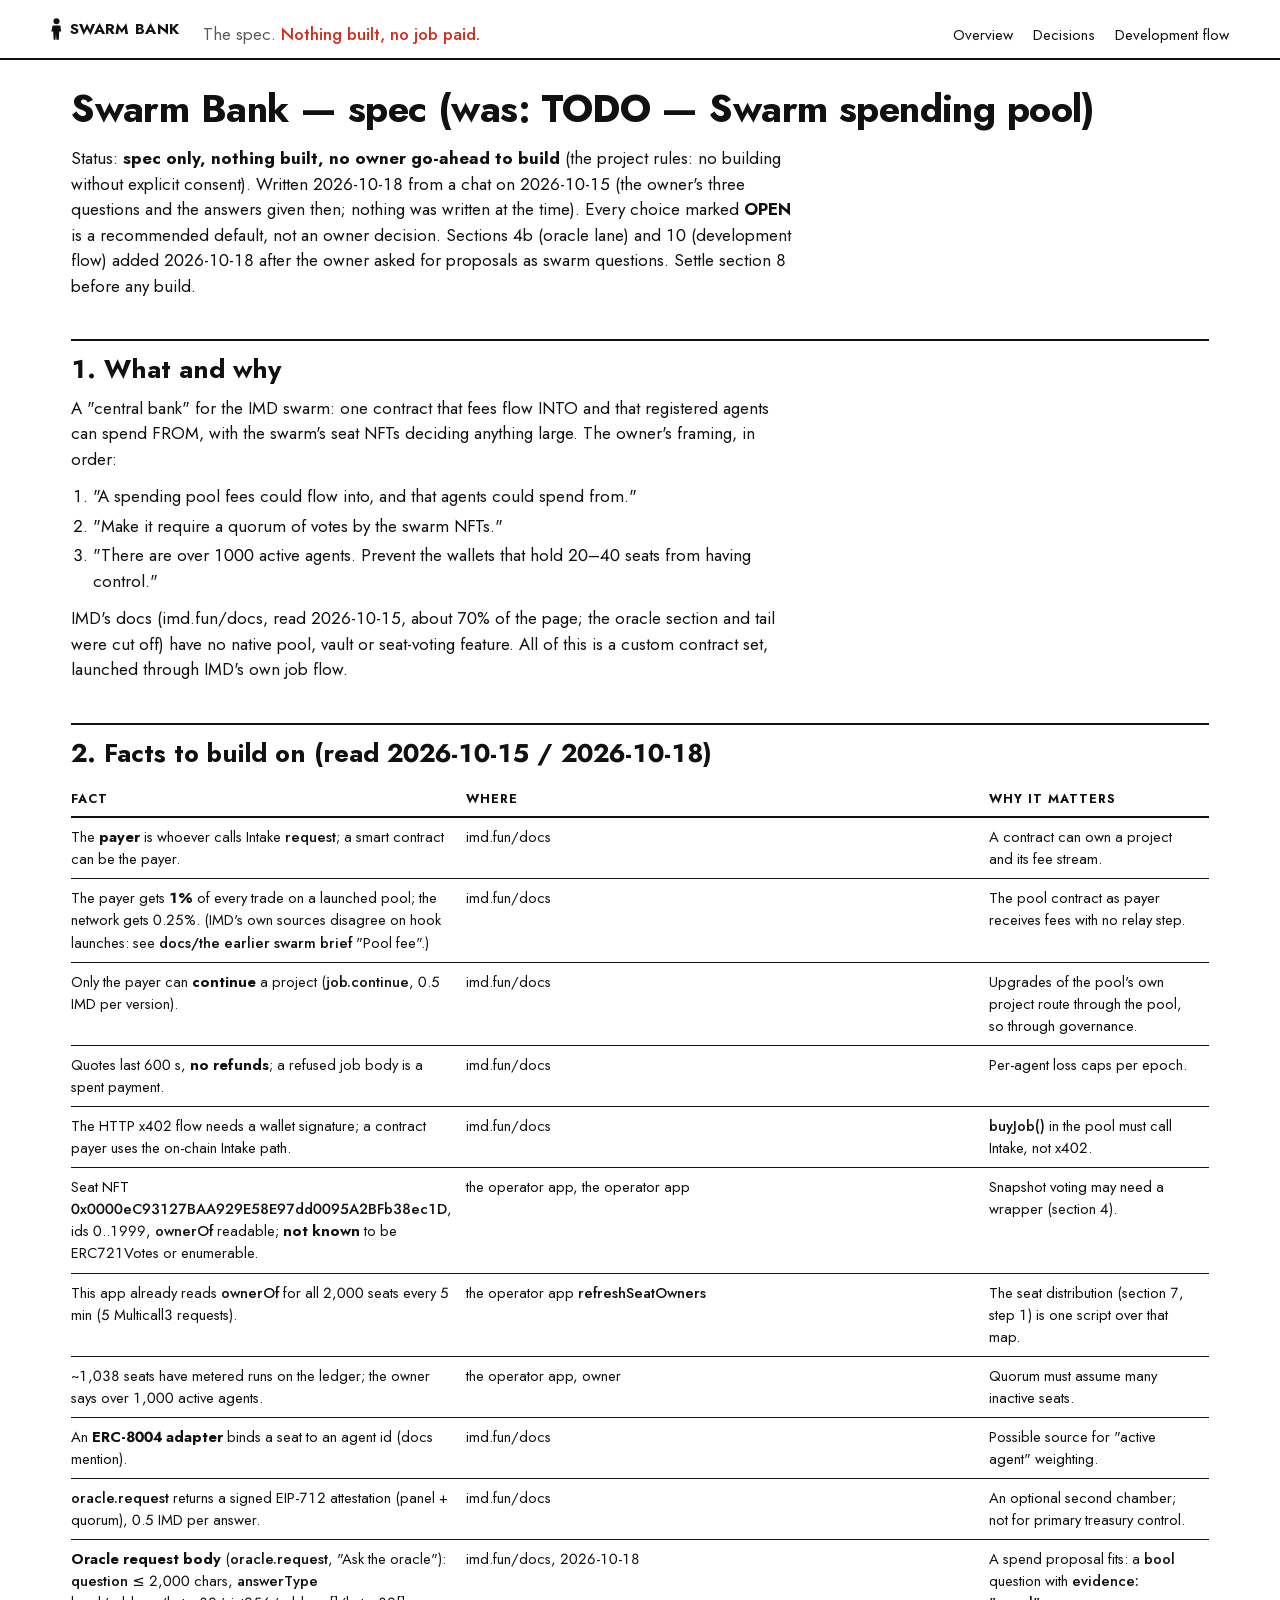
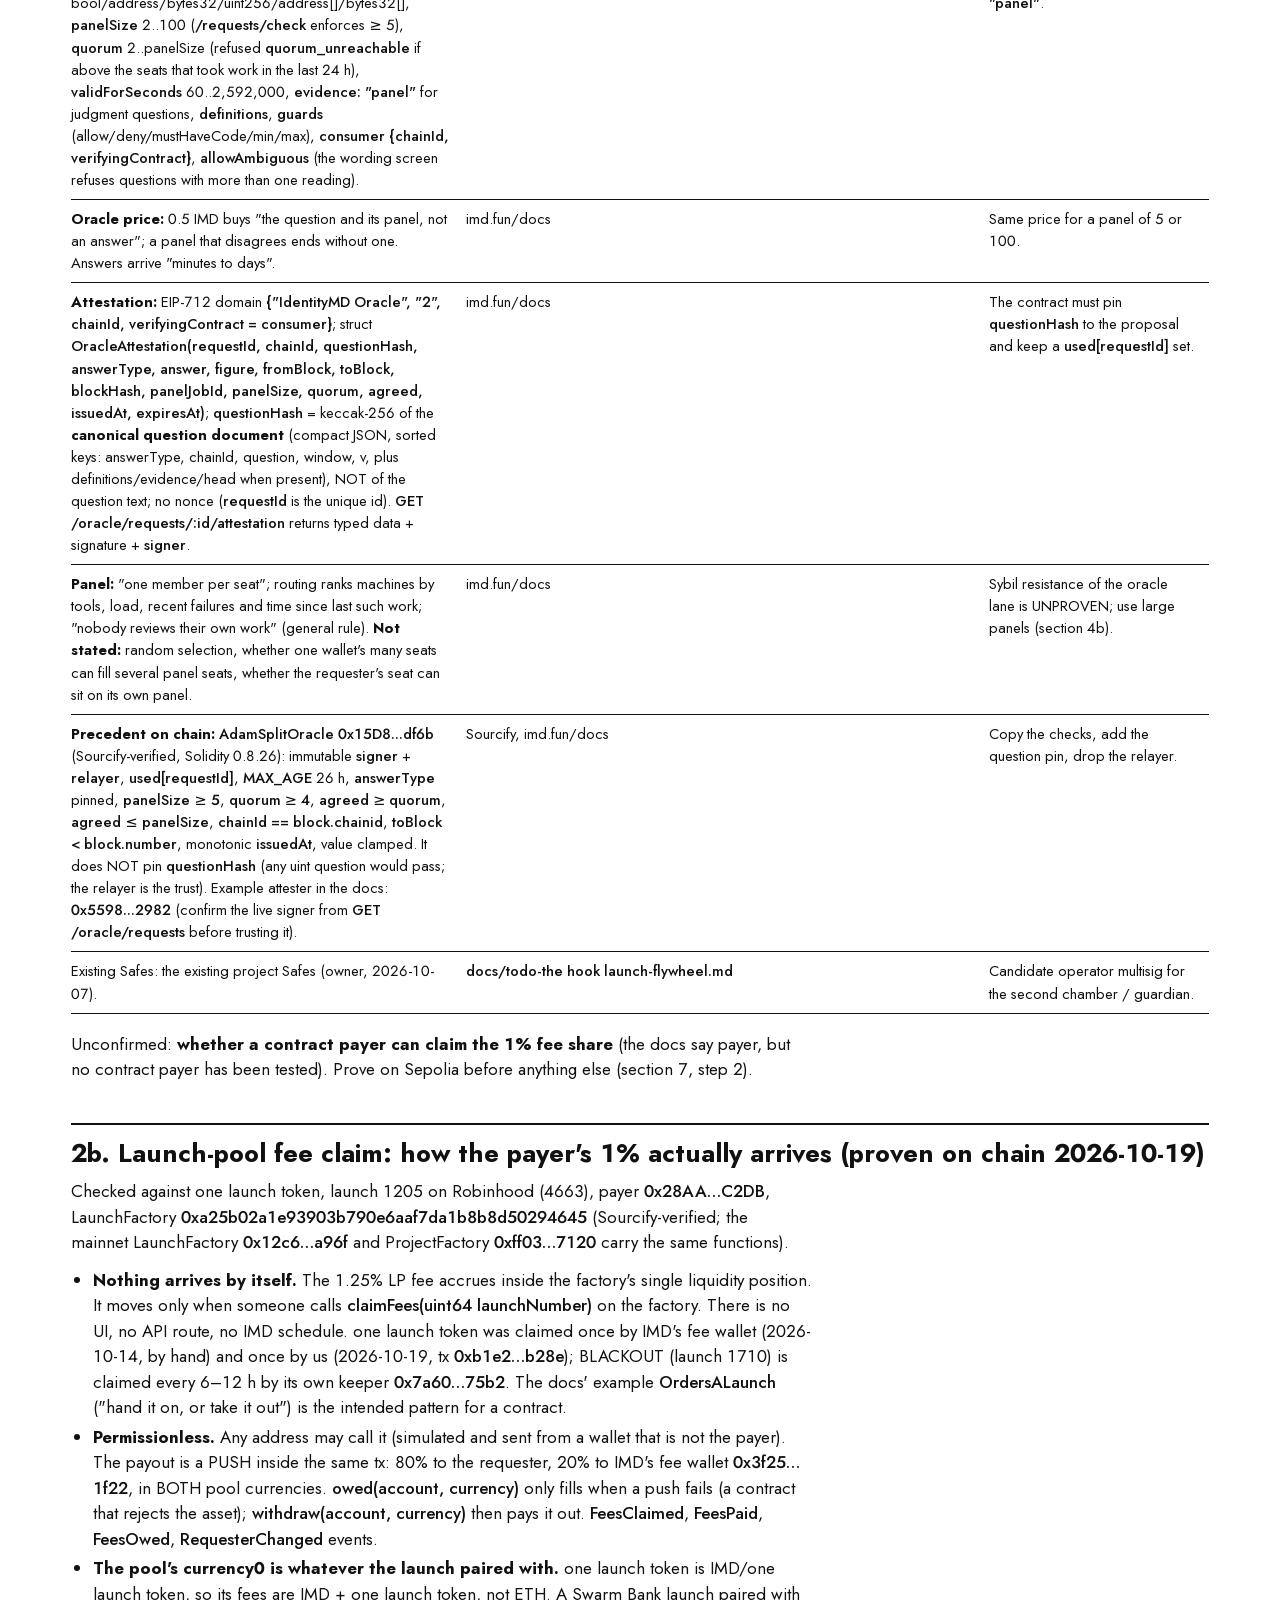
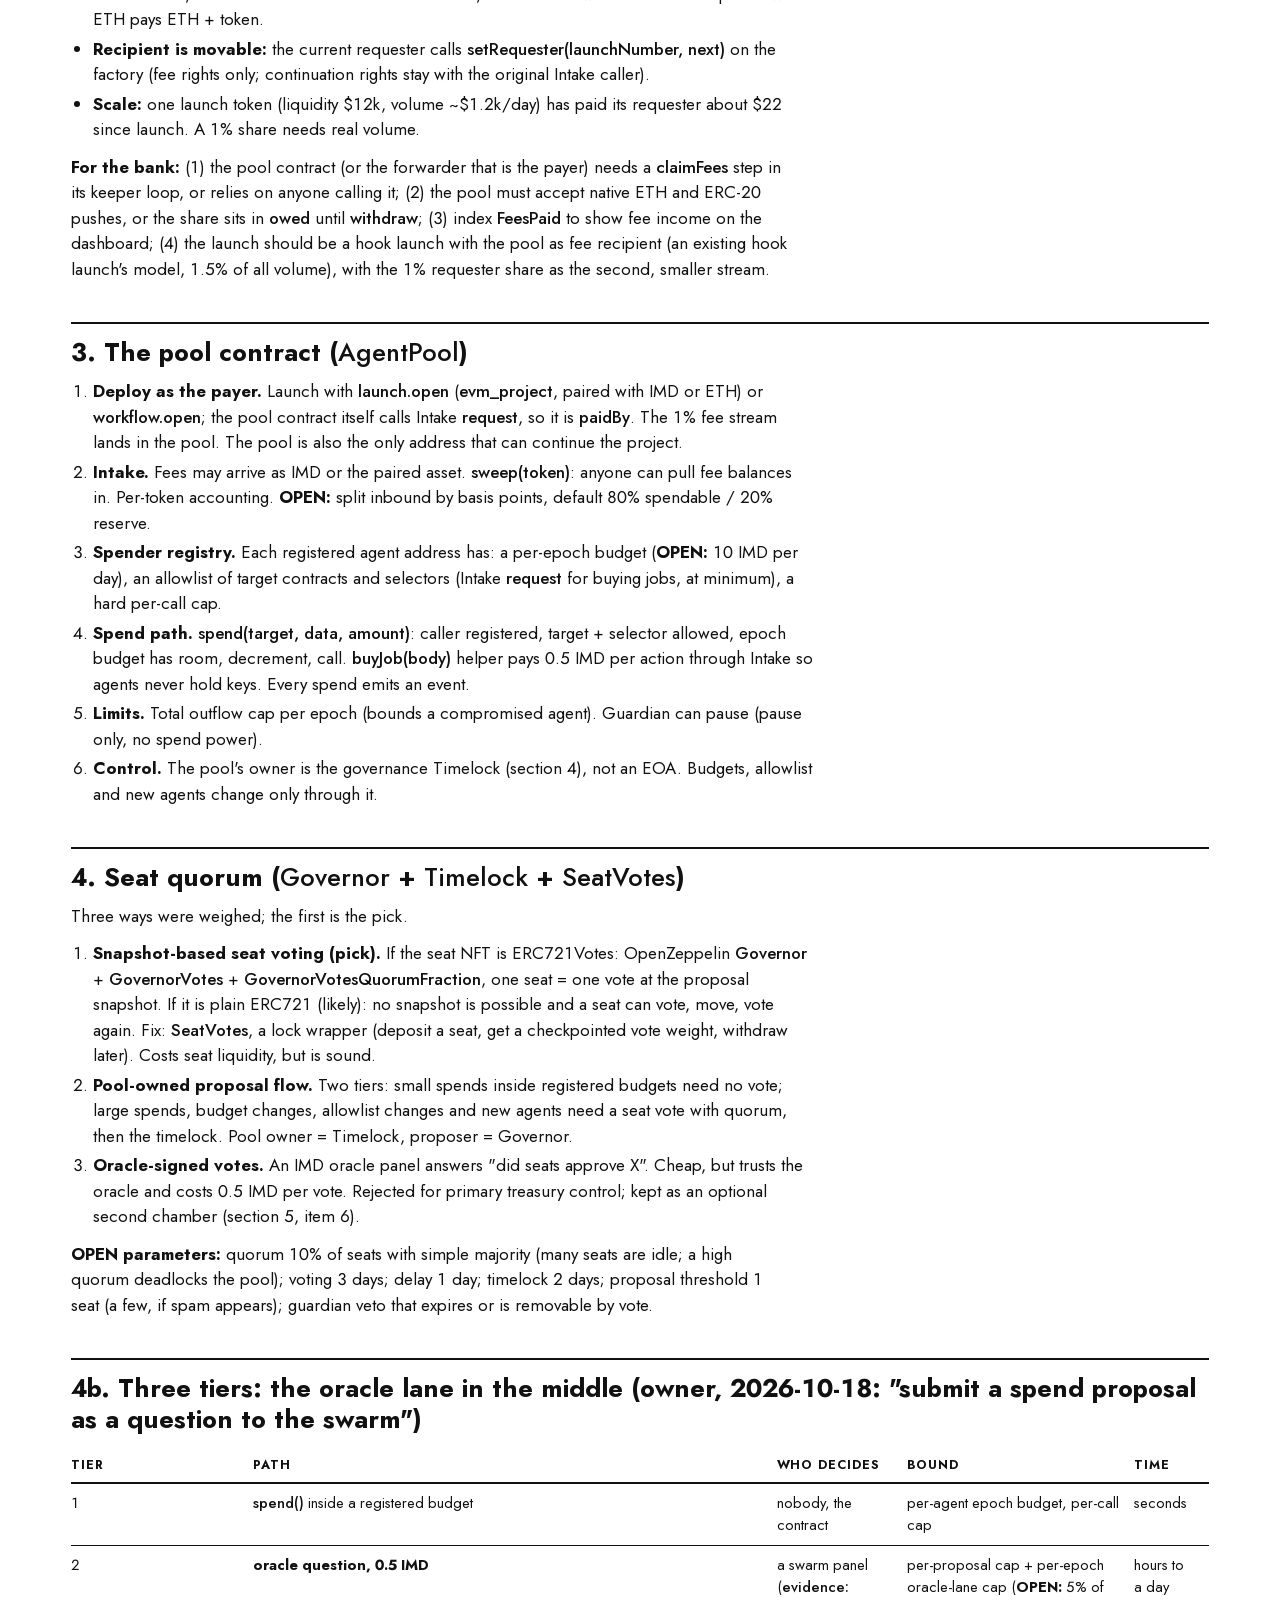
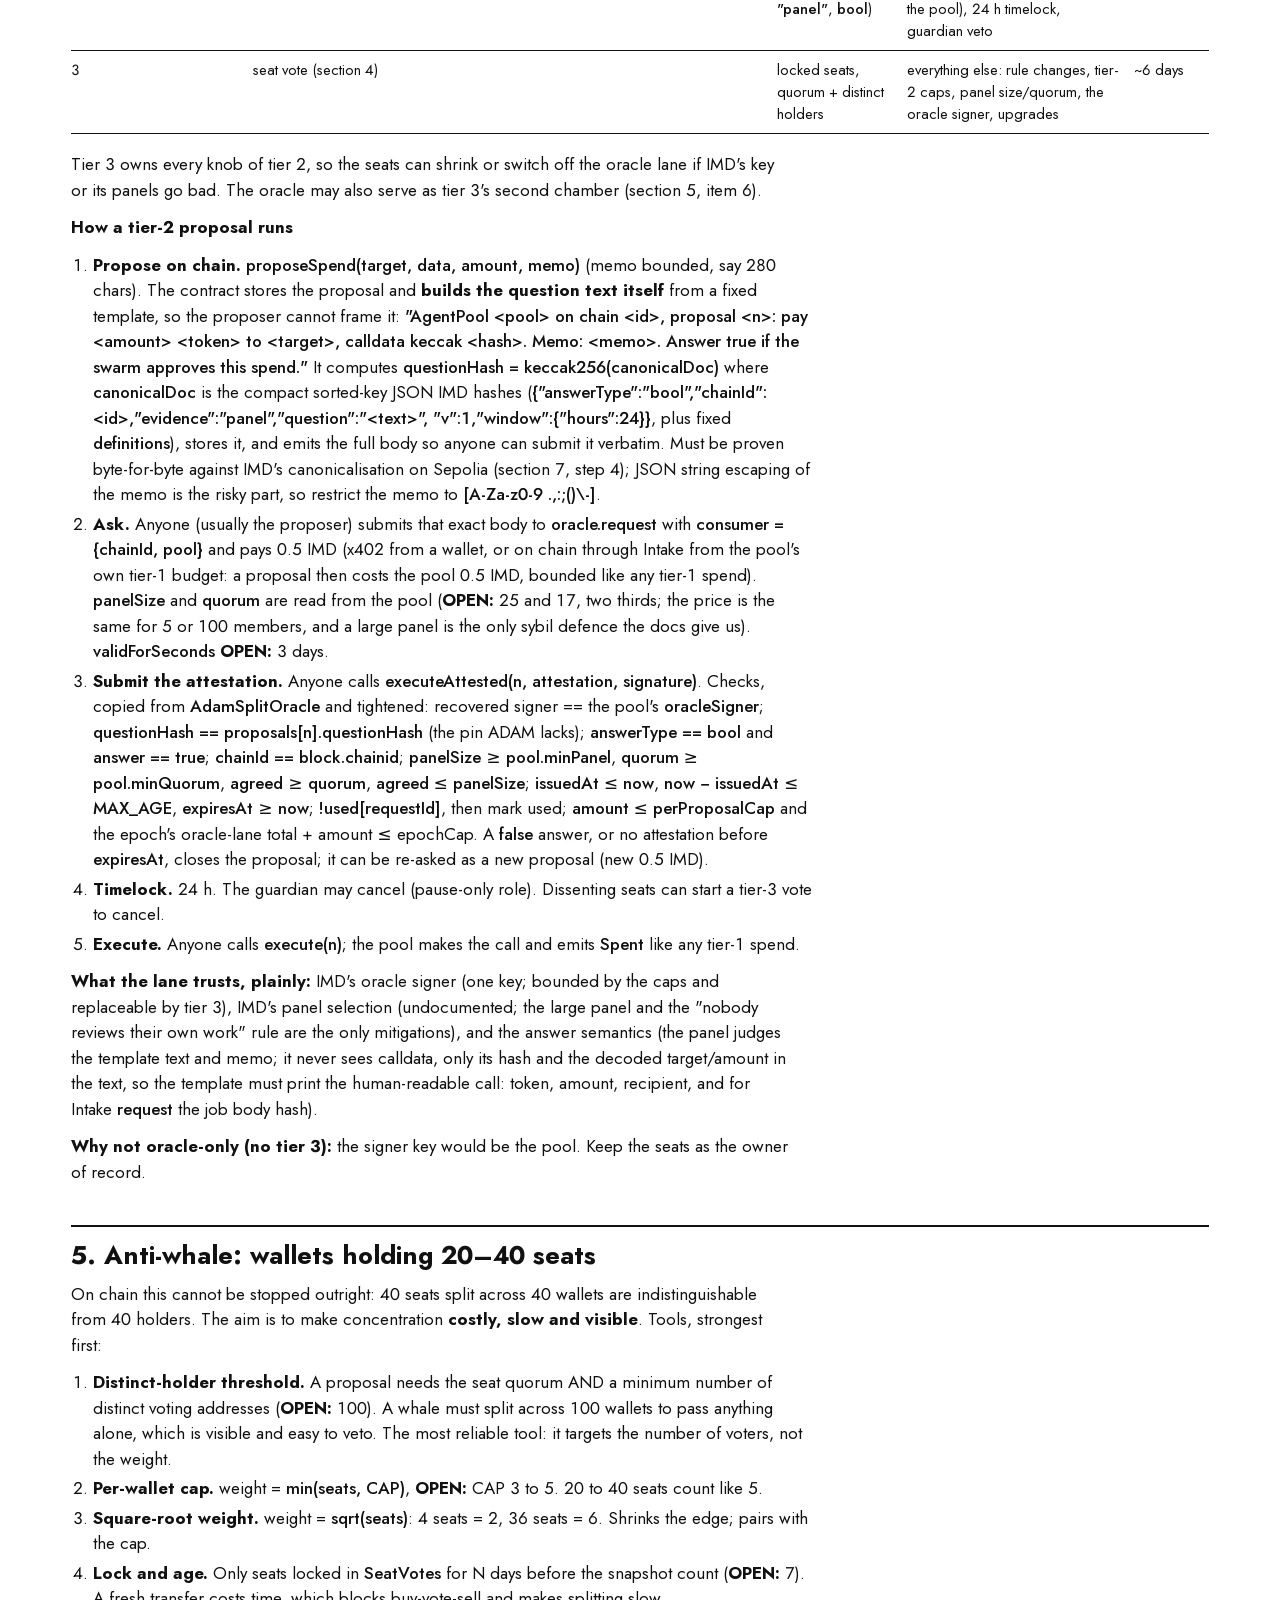
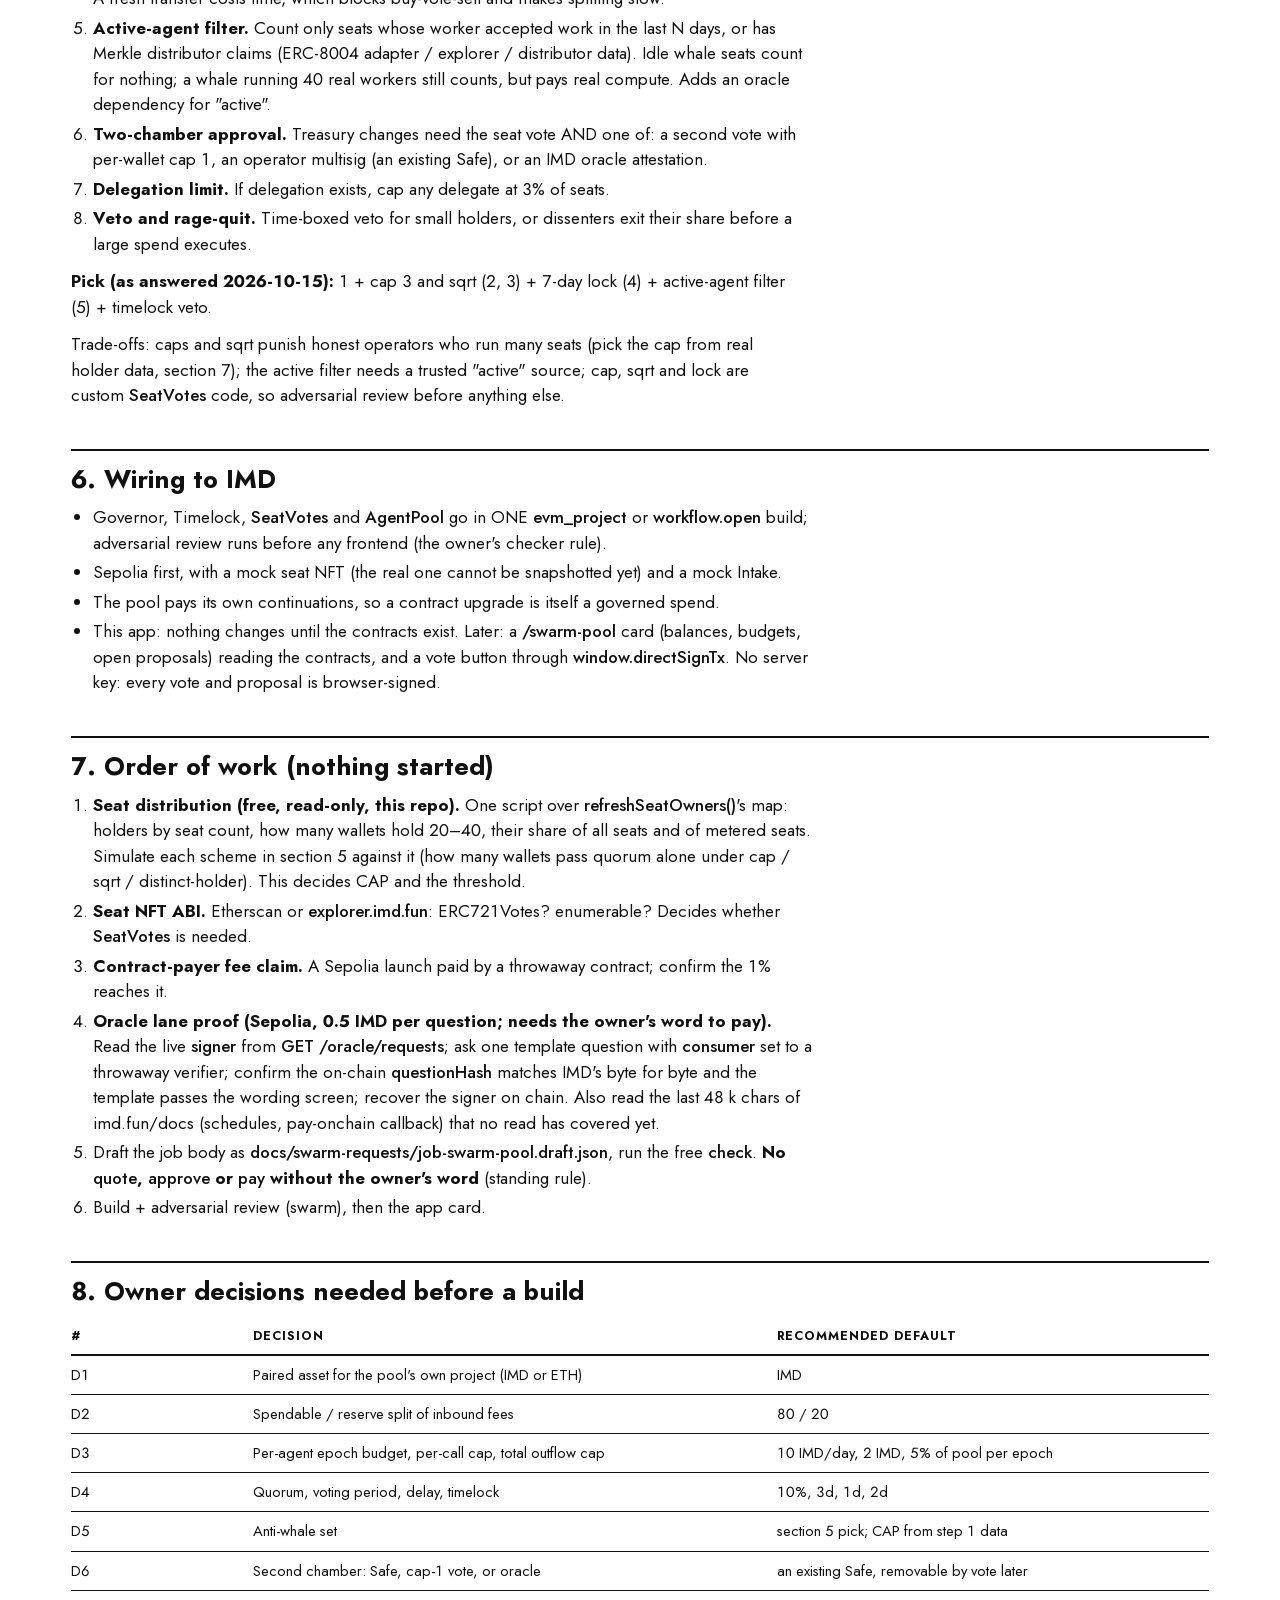
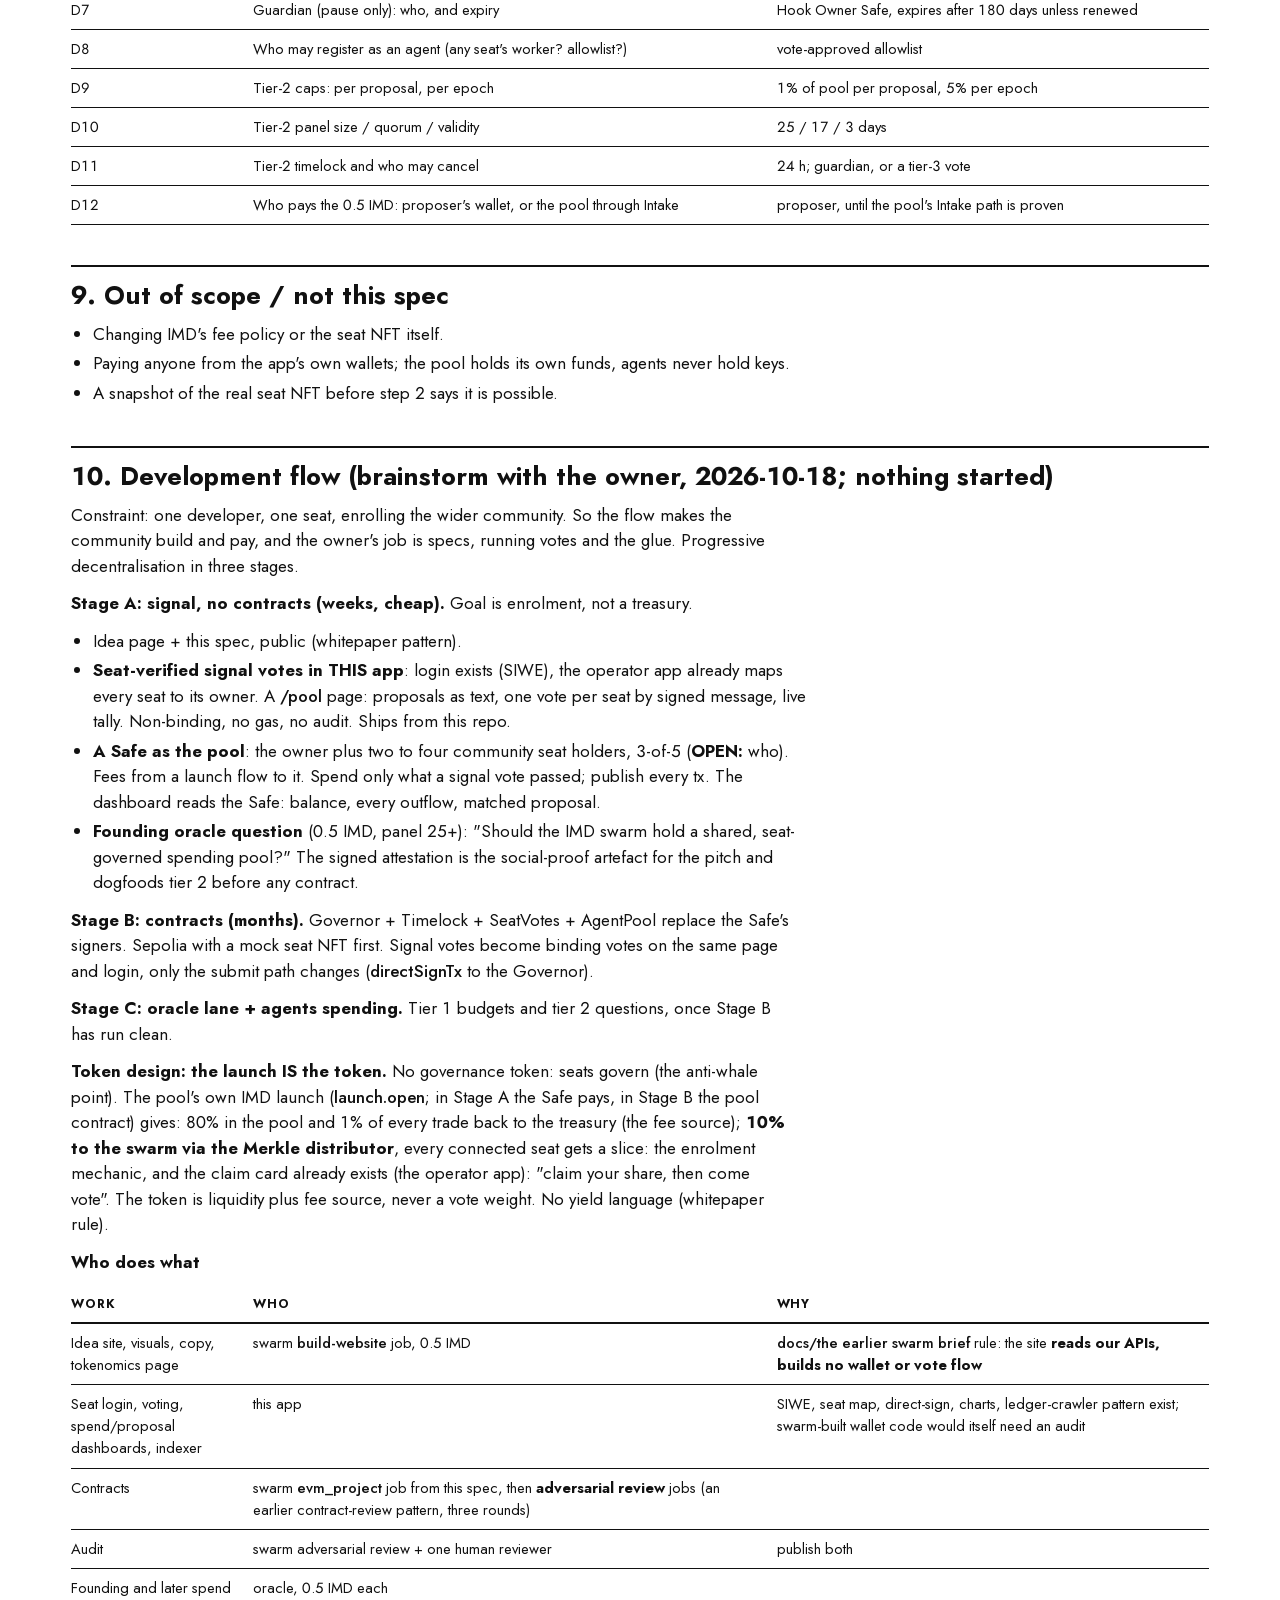
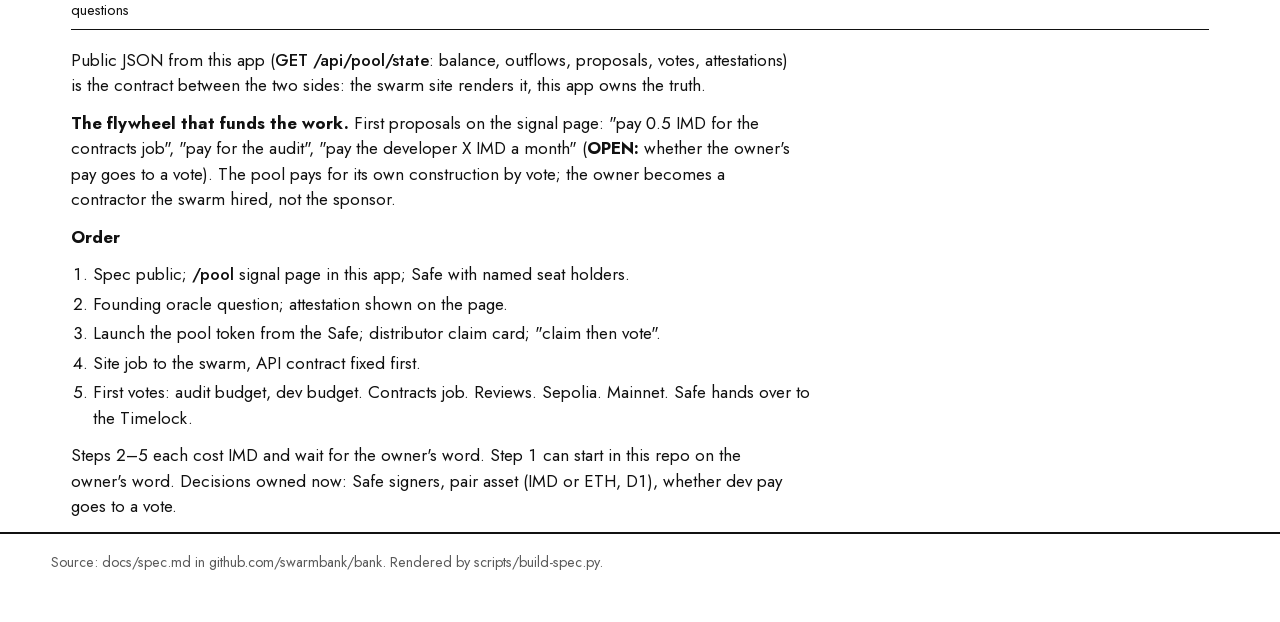
==== commit 2dc6924a: "Site: cap-of-3 row opens the anti-whale section, larger 100-wallet grid, public spec rendering scrub" ====
--- a/site/spec.html
+++ b/site/spec.html
@@ -4,5 +4,5 @@
 <link rel="stylesheet" href="styles.css"><link rel="stylesheet" href="spec.css"></head>
 <body><header class="mast"><a class="wordmark" href="index.html"><svg class="wm-fig" viewBox="0 0 20 40" aria-hidden="true"><circle cx="10" cy="6" r="5.5"/><path d="M3 13.5h14l1.5 11h-3.5l-0.8 15h-4.4l-0.8-10-0.8 10H4.8L4 24.5H0.5z"/></svg><span>Swarm Bank</span></a>
 <p class="mast-line">The spec. <em>Nothing built, no job paid.</em></p><nav class="mast-nav" aria-label="Site"><a href="index.html">Overview</a><a href="#8-owner-decisions-needed-before-a-build">Decisions</a><a href="#10-development-flow-brainstorm-with-the-owner-2026-10-18-nothing-started">Development flow</a></nav></header>
-<main class="spec"><h1 id="swarm-bank-spec-was-todo-swarm-spending-pool">Swarm Bank — spec (was: TODO — Swarm spending pool)</h1><p>Status: <b>spec only, nothing built, no owner go-ahead to build</b> (CLAUDE.md: no building without explicit consent). Written 2026-10-18 from a chat on 2026-10-15 (the owner's three questions and the answers given then; nothing was written at the time). Every choice marked <b>OPEN</b> is a recommended default, not an owner decision. Sections 4b (oracle lane) and 10 (development flow) added 2026-10-18 after the owner asked for proposals as swarm questions. Settle section 8 before any build.</p><h2 id="1-what-and-why">1. What and why</h2><p>A "central bank" for the IMD swarm: one contract that fees flow INTO and that registered agents can spend FROM, with the swarm's seat NFTs deciding anything large. The owner's framing, in order:</p><ol><li>"A spending pool fees could flow into, and that agents could spend from."</li><li>"Make it require a quorum of votes by the swarm NFTs."</li><li>"There are over 1000 active agents. Prevent the wallets that hold 20–40 seats from having control."</li></ol><p>IMD's docs (imd.fun/docs, read 2026-10-15, about 70% of the page; the oracle section and tail were cut off) have no native pool, vault or seat-voting feature. All of this is a custom contract set, launched through IMD's own job flow.</p><h2 id="2-facts-to-build-on-read-2026-10-15-2026-10-18">2. Facts to build on (read 2026-10-15 / 2026-10-18)</h2><table><thead><tr><th>Fact</th><th>Where</th><th>Why it matters</th></tr></thead><tbody><tr><td>The <b>payer</b> is whoever calls Intake <code>request</code>; a smart contract can be the payer.</td><td>imd.fun/docs</td><td>A contract can own a project and its fee stream.</td></tr><tr><td>The payer gets <b>1%</b> of every trade on a launched pool; the network gets 0.25%. (IMD's own sources disagree on hook launches: see <code>docs/offsets-swarm-brief.md</code> "Pool fee".)</td><td>imd.fun/docs</td><td>The pool contract as payer receives fees with no relay step.</td></tr><tr><td>Only the payer can <b>continue</b> a project (<code>job.continue</code>, 0.5 IMD per version).</td><td>imd.fun/docs</td><td>Upgrades of the pool's own project route through the pool, so through governance.</td></tr><tr><td>Quotes last 600 s, <b>no refunds</b>; a refused job body is a spent payment.</td><td>imd.fun/docs</td><td>Per-agent loss caps per epoch.</td></tr><tr><td>The HTTP x402 flow needs a wallet signature; a contract payer uses the on-chain Intake path.</td><td>imd.fun/docs</td><td><code>buyJob()</code> in the pool must call Intake, not x402.</td></tr><tr><td>Seat NFT <code>0x0000eC93127BAA929E58E97dd0095A2BFb38ec1D</code>, ids 0..1999, <code>ownerOf</code> readable; <b>not known</b> to be ERC721Votes or enumerable.</td><td><code>seat-owners.mjs</code>, <code>seat-claim.mjs</code></td><td>Snapshot voting may need a wrapper (section 4).</td></tr><tr><td>This app already reads <code>ownerOf</code> for all 2,000 seats every 5 min (5 Multicall3 requests).</td><td><code>seat-owners.mjs</code> <code>refreshSeatOwners</code></td><td>The seat distribution (section 7, step 1) is one script over that map.</td></tr><tr><td>~1,038 seats have metered runs on the ledger; the owner says over 1,000 active agents.</td><td><code>regen-data.mjs</code>, owner</td><td>Quorum must assume many inactive seats.</td></tr><tr><td>An <b>ERC-8004 adapter</b> binds a seat to an agent id (docs mention).</td><td>imd.fun/docs</td><td>Possible source for "active agent" weighting.</td></tr><tr><td><code>oracle.request</code> returns a signed EIP-712 attestation (panel + quorum), 0.5 IMD per answer.</td><td>imd.fun/docs</td><td>An optional second chamber; not for primary treasury control.</td></tr><tr><td><b>Oracle request body</b> (<code>oracle.request</code>, "Ask the oracle"): <code>question</code> ≤ 2,000 chars, <code>answerType</code> bool/address/bytes32/uint256/address[]/bytes32[], <code>panelSize</code> 2..100 (<code>/requests/check</code> enforces ≥ 5), <code>quorum</code> 2..panelSize (refused <code>quorum_unreachable</code> if above the seats that took work in the last 24 h), <code>validForSeconds</code> 60..2,592,000, <code>evidence: "panel"</code> for judgment questions, <code>definitions</code>, <code>guards</code> (allow/deny/mustHaveCode/min/max), <code>consumer {chainId, verifyingContract}</code>, <code>allowAmbiguous</code> (the wording screen refuses questions with more than one reading).</td><td>imd.fun/docs, 2026-10-18</td><td>A spend proposal fits: a <code>bool</code> question with <code>evidence: "panel"</code>.</td></tr><tr><td><b>Oracle price:</b> 0.5 IMD buys "the question and its panel, not an answer"; a panel that disagrees ends without one. Answers arrive "minutes to days".</td><td>imd.fun/docs</td><td>Same price for a panel of 5 or 100.</td></tr><tr><td><b>Attestation:</b> EIP-712 domain <code>{"IdentityMD Oracle", "2", chainId, verifyingContract = consumer}</code>; struct <code>OracleAttestation(requestId, chainId, questionHash, answerType, answer, figure, fromBlock, toBlock, blockHash, panelJobId, panelSize, quorum, agreed, issuedAt, expiresAt)</code>; <code>questionHash</code> = keccak-256 of the <b>canonical question document</b> (compact JSON, sorted keys: answerType, chainId, question, window, v, plus definitions/evidence/head when present), NOT of the question text; no nonce (<code>requestId</code> is the unique id). <code>GET /oracle/requests/:id/attestation</code> returns typed data + signature + <code>signer</code>.</td><td>imd.fun/docs</td><td>The contract must pin <code>questionHash</code> to the proposal and keep a <code>used[requestId]</code> set.</td></tr><tr><td><b>Panel:</b> "one member per seat"; routing ranks machines by tools, load, recent failures and time since last such work; "nobody reviews their own work" (general rule). <b>Not stated:</b> random selection, whether one wallet's many seats can fill several panel seats, whether the requester's seat can sit on its own panel.</td><td>imd.fun/docs</td><td>Sybil resistance of the oracle lane is UNPROVEN; use large panels (section 4b).</td></tr><tr><td><b>Precedent on chain:</b> <code>AdamSplitOracle</code> <code>0x15D8…df6b</code> (Sourcify-verified, Solidity 0.8.26): immutable <code>signer</code> + <code>relayer</code>, <code>used[requestId]</code>, <code>MAX_AGE</code> 26 h, <code>answerType</code> pinned, <code>panelSize ≥ 5</code>, <code>quorum ≥ 4</code>, <code>agreed ≥ quorum</code>, <code>agreed ≤ panelSize</code>, <code>chainId == block.chainid</code>, <code>toBlock &lt; block.number</code>, monotonic <code>issuedAt</code>, value clamped. It does NOT pin <code>questionHash</code> (any uint question would pass; the relayer is the trust). Example attester in the docs: <code>0x5598…2982</code> (confirm the live signer from <code>GET /oracle/requests</code> before trusting it).</td><td>Sourcify, imd.fun/docs</td><td>Copy the checks, add the question pin, drop the relayer.</td></tr><tr><td>Existing Safes: Hook Owner, offsets, REGEN, etc. (owner, 2026-10-07).</td><td><code>docs/todo-the hook launch-flywheel.md</code></td><td>Candidate operator multisig for the second chamber / guardian.</td></tr></tbody></table><p>Unconfirmed: <b>whether a contract payer can claim the 1% fee share</b> (the docs say payer, but no contract payer has been tested). Prove on Sepolia before anything else (section 7, step 2).</p><h2 id="2b-launch-pool-fee-claim-how-the-payer-s-1-actually-arrives-proven-on-chain-2026-10-19">2b. Launch-pool fee claim: how the payer's 1% actually arrives (proven on chain 2026-10-19)</h2><p>Checked against one launch token, launch 1205 on Robinhood (4663), payer <code>0x28AA…C2DB</code>, LaunchFactory <code>0xa25b02a1e93903b790e6aaf7da1b8b8d50294645</code> (Sourcify-verified; the mainnet LaunchFactory <code>0x12c6…a96f</code> and ProjectFactory <code>0xff03…7120</code> carry the same functions).</p><ul><li><b>Nothing arrives by itself.</b> The 1.25% LP fee accrues inside the factory's single liquidity position. It moves only when someone calls <code>claimFees(uint64 launchNumber)</code> on the factory. There is no UI, no API route, no IMD schedule. one launch token was claimed once by IMD's fee wallet (2026-10-14, by hand) and once by us (2026-10-19, tx <code>0xb1e2…b28e</code>); BLACKOUT (launch 1710) is claimed every 6–12 h by its own keeper <code>0x7a60…75b2</code>. The docs' example <code>OrdersALaunch</code> ("hand it on, or take it out") is the intended pattern for a contract.</li><li><b>Permissionless.</b> Any address may call it (simulated and sent from a wallet that is not the payer). The payout is a PUSH inside the same tx: 80% to the requester, 20% to IMD's fee wallet <code>0x3f25…1f22</code>, in BOTH pool currencies. <code>owed(account, currency)</code> only fills when a push fails (a contract that rejects the asset); <code>withdraw(account, currency)</code> then pays it out. <code>FeesClaimed</code>, <code>FeesPaid</code>, <code>FeesOwed</code>, <code>RequesterChanged</code> events.</li><li><b>The pool's currency0 is whatever the launch paired with.</b> one launch token is IMD/one launch token, so its fees are IMD + one launch token, not ETH. A Swarm Bank launch paired with ETH pays ETH + token.</li><li><b>Recipient is movable:</b> the current requester calls <code>setRequester(launchNumber, next)</code> on the factory (fee rights only; continuation rights stay with the original Intake caller).</li><li><b>Scale:</b> one launch token (liquidity $12k, volume ~$1.2k/day) has paid its requester about $22 since launch. A 1% share needs real volume.</li></ul><p><b>For the bank:</b> (1) the pool contract (or the forwarder that is the payer) needs a <code>claimFees</code> step in its keeper loop, or relies on anyone calling it; (2) the pool must accept native ETH and ERC-20 pushes, or the share sits in <code>owed</code> until <code>withdraw</code>; (3) index <code>FeesPaid</code> to show fee income on the dashboard; (4) the launch should be a hook launch with the pool as fee recipient (an existing hook launch's model, 1.5% of all volume), with the 1% requester share as the second, smaller stream.</p><h2 id="3-the-pool-contract-agentpool">3. The pool contract (<code>AgentPool</code>)</h2><ol><li><b>Deploy as the payer.</b> Launch with <code>launch.open</code> (<code>evm_project</code>, paired with IMD or ETH) or <code>workflow.open</code>; the pool contract itself calls Intake <code>request</code>, so it is <code>paidBy</code>. The 1% fee stream lands in the pool. The pool is also the only address that can continue the project.</li><li><b>Intake.</b> Fees may arrive as IMD or the paired asset. <code>sweep(token)</code>: anyone can pull fee balances in. Per-token accounting. <b>OPEN:</b> split inbound by basis points, default 80% spendable / 20% reserve.</li><li><b>Spender registry.</b> Each registered agent address has: a per-epoch budget (<b>OPEN:</b> 10 IMD per day), an allowlist of target contracts and selectors (Intake <code>request</code> for buying jobs, at minimum), a hard per-call cap.</li><li><b>Spend path.</b> <code>spend(target, data, amount)</code>: caller registered, target + selector allowed, epoch budget has room, decrement, call. <code>buyJob(body)</code> helper pays 0.5 IMD per action through Intake so agents never hold keys. Every spend emits an event.</li><li><b>Limits.</b> Total outflow cap per epoch (bounds a compromised agent). Guardian can pause (pause only, no spend power).</li><li><b>Control.</b> The pool's owner is the governance Timelock (section 4), not an EOA. Budgets, allowlist and new agents change only through it.</li></ol><h2 id="4-seat-quorum-governor-timelock-seatvotes">4. Seat quorum (<code>Governor</code> + <code>Timelock</code> + <code>SeatVotes</code>)</h2><p>Three ways were weighed; the first is the pick.</p><ol><li><b>Snapshot-based seat voting (pick).</b> If the seat NFT is ERC721Votes: OpenZeppelin <code>Governor</code> + <code>GovernorVotes</code> + <code>GovernorVotesQuorumFraction</code>, one seat = one vote at the proposal snapshot. If it is plain ERC721 (likely): no snapshot is possible and a seat can vote, move, vote again. Fix: <code>SeatVotes</code>, a lock wrapper (deposit a seat, get a checkpointed vote weight, withdraw later). Costs seat liquidity, but is sound.</li><li><b>Pool-owned proposal flow.</b> Two tiers: small spends inside registered budgets need no vote; large spends, budget changes, allowlist changes and new agents need a seat vote with quorum, then the timelock. Pool owner = Timelock, proposer = Governor.</li><li><b>Oracle-signed votes.</b> An IMD oracle panel answers "did seats approve X". Cheap, but trusts the oracle and costs 0.5 IMD per vote. Rejected for primary treasury control; kept as an optional second chamber (section 5, item 6).</li></ol><p><b>OPEN parameters:</b> quorum 10% of seats with simple majority (many seats are idle; a high quorum deadlocks the pool); voting 3 days; delay 1 day; timelock 2 days; proposal threshold 1 seat (a few, if spam appears); guardian veto that expires or is removable by vote.</p><h2 id="4b-three-tiers-the-oracle-lane-in-the-middle-owner-2026-10-18-submit-a-spend-proposal-as-a-question-to-the-swarm">4b. Three tiers: the oracle lane in the middle (owner, 2026-10-18: "submit a spend proposal as a question to the swarm")</h2><table><thead><tr><th>Tier</th><th>Path</th><th>Who decides</th><th>Bound</th><th>Time</th></tr></thead><tbody><tr><td>1</td><td><code>spend()</code> inside a registered budget</td><td>nobody, the contract</td><td>per-agent epoch budget, per-call cap</td><td>seconds</td></tr><tr><td>2</td><td><b>oracle question, 0.5 IMD</b></td><td>a swarm panel (<code>evidence: "panel"</code>, <code>bool</code>)</td><td>per-proposal cap + per-epoch oracle-lane cap (<b>OPEN:</b> 5% of the pool), 24 h timelock, guardian veto</td><td>hours to a day</td></tr><tr><td>3</td><td>seat vote (section 4)</td><td>locked seats, quorum + distinct holders</td><td>everything else: rule changes, tier-2 caps, panel size/quorum, the oracle signer, upgrades</td><td>~6 days</td></tr></tbody></table><p>Tier 3 owns every knob of tier 2, so the seats can shrink or switch off the oracle lane if IMD's key or its panels go bad. The oracle may also serve as tier 3's second chamber (section 5, item 6).</p><p><b>How a tier-2 proposal runs</b></p><ol><li><b>Propose on chain.</b> <code>proposeSpend(target, data, amount, memo)</code> (memo bounded, say 280 chars). The contract stores the proposal and <b>builds the question text itself</b> from a fixed template, so the proposer cannot frame it: <code>"AgentPool &lt;pool&gt; on chain &lt;id&gt;, proposal &lt;n&gt;: pay &lt;amount&gt; &lt;token&gt; to &lt;target&gt;, calldata keccak &lt;hash&gt;. Memo: &lt;memo&gt;. Answer true if the swarm approves this spend."</code> It computes <code>questionHash = keccak256(canonicalDoc)</code> where <code>canonicalDoc</code> is the compact sorted-key JSON IMD hashes (<code>{"answerType":"bool","chainId":&lt;id&gt;,"evidence":"panel","question":"&lt;text&gt;", "v":1,"window":{"hours":24}}</code>, plus fixed <code>definitions</code>), stores it, and emits the full body so anyone can submit it verbatim. Must be proven byte-for-byte against IMD's canonicalisation on Sepolia (section 7, step 4); JSON string escaping of the memo is the risky part, so restrict the memo to <code>[A-Za-z0-9 .,:;()\-]</code>.</li><li><b>Ask.</b> Anyone (usually the proposer) submits that exact body to <code>oracle.request</code> with <code>consumer = {chainId, pool}</code> and pays 0.5 IMD (x402 from a wallet, or on chain through Intake from the pool's own tier-1 budget: a proposal then costs the pool 0.5 IMD, bounded like any tier-1 spend). <code>panelSize</code> and <code>quorum</code> are read from the pool (<b>OPEN:</b> 25 and 17, two thirds; the price is the same for 5 or 100 members, and a large panel is the only sybil defence the docs give us). <code>validForSeconds</code> <b>OPEN:</b> 3 days.</li><li><b>Submit the attestation.</b> Anyone calls <code>executeAttested(n, attestation, signature)</code>. Checks, copied from <code>AdamSplitOracle</code> and tightened: recovered signer == the pool's <code>oracleSigner</code>; <code>questionHash == proposals[n].questionHash</code> (the pin ADAM lacks); <code>answerType == bool</code> and <code>answer == true</code>; <code>chainId == block.chainid</code>; <code>panelSize ≥ pool.minPanel</code>, <code>quorum ≥ pool.minQuorum</code>, <code>agreed ≥ quorum</code>, <code>agreed ≤ panelSize</code>; <code>issuedAt ≤ now</code>, <code>now − issuedAt ≤ MAX_AGE</code>, <code>expiresAt ≥ now</code>; <code>!used[requestId]</code>, then mark used; <code>amount ≤ perProposalCap</code> and the epoch's oracle-lane total + amount ≤ epochCap. A <code>false</code> answer, or no attestation before <code>expiresAt</code>, closes the proposal; it can be re-asked as a new proposal (new 0.5 IMD).</li><li><b>Timelock.</b> 24 h. The guardian may cancel (pause-only role). Dissenting seats can start a tier-3 vote to cancel.</li><li><b>Execute.</b> Anyone calls <code>execute(n)</code>; the pool makes the call and emits <code>Spent</code> like any tier-1 spend.</li></ol><p><b>What the lane trusts, plainly:</b> IMD's oracle signer (one key; bounded by the caps and replaceable by tier 3), IMD's panel selection (undocumented; the large panel and the "nobody reviews their own work" rule are the only mitigations), and the answer semantics (the panel judges the template text and memo; it never sees calldata, only its hash and the decoded target/amount in the text, so the template must print the human-readable call: token, amount, recipient, and for Intake <code>request</code> the job body hash).</p><p><b>Why not oracle-only (no tier 3):</b> the signer key would be the pool. Keep the seats as the owner of record.</p><h2 id="5-anti-whale-wallets-holding-20-40-seats">5. Anti-whale: wallets holding 20–40 seats</h2><p>On chain this cannot be stopped outright: 40 seats split across 40 wallets are indistinguishable from 40 holders. The aim is to make concentration <b>costly, slow and visible</b>. Tools, strongest first:</p><ol><li><b>Distinct-holder threshold.</b> A proposal needs the seat quorum AND a minimum number of distinct voting addresses (<b>OPEN:</b> 100). A whale must split across 100 wallets to pass anything alone, which is visible and easy to veto. The most reliable tool: it targets the number of voters, not the weight.</li><li><b>Per-wallet cap.</b> weight = <code>min(seats, CAP)</code>, <b>OPEN:</b> CAP 3 to 5. 20 to 40 seats count like 5.</li><li><b>Square-root weight.</b> weight = <code>sqrt(seats)</code>: 4 seats = 2, 36 seats = 6. Shrinks the edge; pairs with the cap.</li><li><b>Lock and age.</b> Only seats locked in <code>SeatVotes</code> for N days before the snapshot count (<b>OPEN:</b> 7). A fresh transfer costs time, which blocks buy-vote-sell and makes splitting slow.</li><li><b>Active-agent filter.</b> Count only seats whose worker accepted work in the last N days, or has Merkle distributor claims (ERC-8004 adapter / explorer / distributor data). Idle whale seats count for nothing; a whale running 40 real workers still counts, but pays real compute. Adds an oracle dependency for "active".</li><li><b>Two-chamber approval.</b> Treasury changes need the seat vote AND one of: a second vote with per-wallet cap 1, an operator multisig (an existing Safe), or an IMD oracle attestation.</li><li><b>Delegation limit.</b> If delegation exists, cap any delegate at 3% of seats.</li><li><b>Veto and rage-quit.</b> Time-boxed veto for small holders, or dissenters exit their share before a large spend executes.</li></ol><p><b>Pick (as answered 2026-10-15):</b> 1 + cap 3 and sqrt (2, 3) + 7-day lock (4) + active-agent filter (5) + timelock veto.</p><p>Trade-offs: caps and sqrt punish honest operators who run many seats (pick the cap from real holder data, section 7); the active filter needs a trusted "active" source; cap, sqrt and lock are custom <code>SeatVotes</code> code, so adversarial review before anything else.</p><h2 id="6-wiring-to-imd">6. Wiring to IMD</h2><ul><li>Governor, Timelock, <code>SeatVotes</code> and <code>AgentPool</code> go in ONE <code>evm_project</code> or <code>workflow.open</code> build; adversarial review runs before any frontend (the owner's checker rule).</li><li>Sepolia first, with a mock seat NFT (the real one cannot be snapshotted yet) and a mock Intake.</li><li>The pool pays its own continuations, so a contract upgrade is itself a governed spend.</li><li>This app: nothing changes until the contracts exist. Later: a <code>/swarm-pool</code> card (balances, budgets, open proposals) reading the contracts, and a vote button through <code>window.directSignTx</code>. No server key: every vote and proposal is browser-signed.</li></ul><h2 id="7-order-of-work-nothing-started">7. Order of work (nothing started)</h2><ol><li><b>Seat distribution (free, read-only, this repo).</b> One script over <code>refreshSeatOwners()</code>'s map: holders by seat count, how many wallets hold 20–40, their share of all seats and of metered seats. Simulate each scheme in section 5 against it (how many wallets pass quorum alone under cap / sqrt / distinct-holder). This decides CAP and the threshold.</li><li><b>Seat NFT ABI.</b> Etherscan or <code>explorer.imd.fun</code>: ERC721Votes? enumerable? Decides whether <code>SeatVotes</code> is needed.</li><li><b>Contract-payer fee claim.</b> A Sepolia launch paid by a throwaway contract; confirm the 1% reaches it.</li><li><b>Oracle lane proof (Sepolia, 0.5 IMD per question; needs the owner's word to pay).</b> Read the live <code>signer</code> from <code>GET /oracle/requests</code>; ask one template question with <code>consumer</code> set to a throwaway verifier; confirm the on-chain <code>questionHash</code> matches IMD's byte for byte and the template passes the wording screen; recover the signer on chain. Also read the last 48 k chars of imd.fun/docs (schedules, pay-onchain callback) that no read has covered yet.</li><li>Draft the job body as <code>docs/swarm-requests/job-swarm-pool.draft.json</code>, run the free <code>check</code>. <b>No <code>quote</code>, <code>approve</code> or <code>pay</code> without the owner's word</b> (standing rule).</li><li>Build + adversarial review (swarm), then the app card.</li></ol><h2 id="8-owner-decisions-needed-before-a-build">8. Owner decisions needed before a build</h2><table><thead><tr><th>#</th><th>Decision</th><th>Recommended default</th></tr></thead><tbody><tr><td>D1</td><td>Paired asset for the pool's own project (IMD or ETH)</td><td>IMD</td></tr><tr><td>D2</td><td>Spendable / reserve split of inbound fees</td><td>80 / 20</td></tr><tr><td>D3</td><td>Per-agent epoch budget, per-call cap, total outflow cap</td><td>10 IMD/day, 2 IMD, 5% of pool per epoch</td></tr><tr><td>D4</td><td>Quorum, voting period, delay, timelock</td><td>10%, 3d, 1d, 2d</td></tr><tr><td>D5</td><td>Anti-whale set</td><td>section 5 pick; CAP from step 1 data</td></tr><tr><td>D6</td><td>Second chamber: Safe, cap-1 vote, or oracle</td><td>an existing Safe, removable by vote later</td></tr><tr><td>D7</td><td>Guardian (pause only): who, and expiry</td><td>Hook Owner Safe, expires after 180 days unless renewed</td></tr><tr><td>D8</td><td>Who may register as an agent (any seat's worker? allowlist?)</td><td>vote-approved allowlist</td></tr><tr><td>D9</td><td>Tier-2 caps: per proposal, per epoch</td><td>1% of pool per proposal, 5% per epoch</td></tr><tr><td>D10</td><td>Tier-2 panel size / quorum / validity</td><td>25 / 17 / 3 days</td></tr><tr><td>D11</td><td>Tier-2 timelock and who may cancel</td><td>24 h; guardian, or a tier-3 vote</td></tr><tr><td>D12</td><td>Who pays the 0.5 IMD: proposer's wallet, or the pool through Intake</td><td>proposer, until the pool's Intake path is proven</td></tr></tbody></table><h2 id="9-out-of-scope-not-this-spec">9. Out of scope / not this spec</h2><ul><li>Changing IMD's fee policy or the seat NFT itself.</li><li>Paying anyone from the app's own wallets; the pool holds its own funds, agents never hold keys.</li><li>A snapshot of the real seat NFT before step 2 says it is possible.</li></ul><h2 id="10-development-flow-brainstorm-with-the-owner-2026-10-18-nothing-started">10. Development flow (brainstorm with the owner, 2026-10-18; nothing started)</h2><p>Constraint: one developer, one seat, enrolling the wider community. So the flow makes the community build and pay, and the owner's job is specs, running votes and the glue. Progressive decentralisation in three stages.</p><p><b>Stage A: signal, no contracts (weeks, cheap).</b> Goal is enrolment, not a treasury.</p><ul><li>Idea page + this spec, public (whitepaper pattern).</li><li><b>Seat-verified signal votes in THIS app</b>: login exists (SIWE), <code>seat-owners.mjs</code> already maps every seat to its owner. A <code>/pool</code> page: proposals as text, one vote per seat by signed message, live tally. Non-binding, no gas, no audit. Ships from this repo.</li><li><b>A Safe as the pool</b>: the owner plus two to four community seat holders, 3-of-5 (<b>OPEN:</b> who). Fees from a launch flow to it. Spend only what a signal vote passed; publish every tx. The dashboard reads the Safe: balance, every outflow, matched proposal.</li><li><b>Founding oracle question</b> (0.5 IMD, panel 25+): "Should the IMD swarm hold a shared, seat-governed spending pool?" The signed attestation is the social-proof artefact for the pitch and dogfoods tier 2 before any contract.</li></ul><p><b>Stage B: contracts (months).</b> Governor + Timelock + SeatVotes + AgentPool replace the Safe's signers. Sepolia with a mock seat NFT first. Signal votes become binding votes on the same page and login, only the submit path changes (<code>directSignTx</code> to the Governor).</p><p><b>Stage C: oracle lane + agents spending.</b> Tier 1 budgets and tier 2 questions, once Stage B has run clean.</p><p><b>Token design: the launch IS the token.</b> No governance token: seats govern (the anti-whale point). The pool's own IMD launch (<code>launch.open</code>; in Stage A the Safe pays, in Stage B the pool contract) gives: 80% in the pool and 1% of every trade back to the treasury (the fee source); <b>10% to the swarm via the Merkle distributor</b>, every connected seat gets a slice: the enrolment mechanic, and the claim card already exists (<code>launch-claims.mjs</code>): "claim your share, then come vote". The token is liquidity plus fee source, never a vote weight. No yield language (whitepaper rule).</p><p><b>Who does what</b></p><table><thead><tr><th>Work</th><th>Who</th><th>Why</th></tr></thead><tbody><tr><td>Idea site, visuals, copy, tokenomics page</td><td>swarm <code>build-website</code> job, 0.5 IMD</td><td><code>docs/offsets-swarm-brief.md</code> rule: the site <b>reads our APIs, builds no wallet or vote flow</b></td></tr><tr><td>Seat login, voting, spend/proposal dashboards, indexer</td><td>this app</td><td>SIWE, seat map, direct-sign, charts, ledger-crawler pattern exist; swarm-built wallet code would itself need an audit</td></tr><tr><td>Contracts</td><td>swarm <code>evm_project</code> job from this spec, then <b>adversarial review</b> jobs (regen-rail pattern, three rounds)</td><td></td></tr><tr><td>Audit</td><td>swarm adversarial review + one human reviewer</td><td>publish both</td></tr><tr><td>Founding and later spend questions</td><td>oracle, 0.5 IMD each</td><td></td></tr></tbody></table><p>Public JSON from this app (<code>GET /api/pool/state</code>: balance, outflows, proposals, votes, attestations) is the contract between the two sides: the swarm site renders it, this app owns the truth.</p><p><b>The flywheel that funds the work.</b> First proposals on the signal page: "pay 0.5 IMD for the contracts job", "pay for the audit", "pay the developer X IMD a month" (<b>OPEN:</b> whether the owner's pay goes to a vote). The pool pays for its own construction by vote; the owner becomes a contractor the swarm hired, not the sponsor.</p><p><b>Order</b></p><ol><li>Spec public; <code>/pool</code> signal page in this app; Safe with named seat holders.</li><li>Founding oracle question; attestation shown on the page.</li><li>Launch the pool token from the Safe; distributor claim card; "claim then vote".</li><li>Site job to the swarm, API contract fixed first.</li><li>First votes: audit budget, dev budget. Contracts job. Reviews. Sepolia. Mainnet. Safe hands over to the Timelock.</li></ol><p>Steps 2–5 each cost IMD and wait for the owner's word. Step 1 can start in this repo on the owner's word. Decisions owned now: Safe signers, pair asset (IMD or ETH, D1), whether dev pay goes to a vote.</p></main>
+<main class="spec"><h1 id="swarm-bank-spec-was-todo-swarm-spending-pool">Swarm Bank — spec (was: TODO — Swarm spending pool)</h1><p>Status: <b>spec only, nothing built, no owner go-ahead to build</b> (the project rules: no building without explicit consent). Written 2026-10-18 from a chat on 2026-10-15 (the owner's three questions and the answers given then; nothing was written at the time). Every choice marked <b>OPEN</b> is a recommended default, not an owner decision. Sections 4b (oracle lane) and 10 (development flow) added 2026-10-18 after the owner asked for proposals as swarm questions. Settle section 8 before any build.</p><h2 id="1-what-and-why">1. What and why</h2><p>A "central bank" for the IMD swarm: one contract that fees flow INTO and that registered agents can spend FROM, with the swarm's seat NFTs deciding anything large. The owner's framing, in order:</p><ol><li>"A spending pool fees could flow into, and that agents could spend from."</li><li>"Make it require a quorum of votes by the swarm NFTs."</li><li>"There are over 1000 active agents. Prevent the wallets that hold 20–40 seats from having control."</li></ol><p>IMD's docs (imd.fun/docs, read 2026-10-15, about 70% of the page; the oracle section and tail were cut off) have no native pool, vault or seat-voting feature. All of this is a custom contract set, launched through IMD's own job flow.</p><h2 id="2-facts-to-build-on-read-2026-10-15-2026-10-18">2. Facts to build on (read 2026-10-15 / 2026-10-18)</h2><table><thead><tr><th>Fact</th><th>Where</th><th>Why it matters</th></tr></thead><tbody><tr><td>The <b>payer</b> is whoever calls Intake <code>request</code>; a smart contract can be the payer.</td><td>imd.fun/docs</td><td>A contract can own a project and its fee stream.</td></tr><tr><td>The payer gets <b>1%</b> of every trade on a launched pool; the network gets 0.25%. (IMD's own sources disagree on hook launches: see <code>docs/the earlier swarm brief</code> "Pool fee".)</td><td>imd.fun/docs</td><td>The pool contract as payer receives fees with no relay step.</td></tr><tr><td>Only the payer can <b>continue</b> a project (<code>job.continue</code>, 0.5 IMD per version).</td><td>imd.fun/docs</td><td>Upgrades of the pool's own project route through the pool, so through governance.</td></tr><tr><td>Quotes last 600 s, <b>no refunds</b>; a refused job body is a spent payment.</td><td>imd.fun/docs</td><td>Per-agent loss caps per epoch.</td></tr><tr><td>The HTTP x402 flow needs a wallet signature; a contract payer uses the on-chain Intake path.</td><td>imd.fun/docs</td><td><code>buyJob()</code> in the pool must call Intake, not x402.</td></tr><tr><td>Seat NFT <code>0x0000eC93127BAA929E58E97dd0095A2BFb38ec1D</code>, ids 0..1999, <code>ownerOf</code> readable; <b>not known</b> to be ERC721Votes or enumerable.</td><td>the operator app, the operator app</td><td>Snapshot voting may need a wrapper (section 4).</td></tr><tr><td>This app already reads <code>ownerOf</code> for all 2,000 seats every 5 min (5 Multicall3 requests).</td><td>the operator app <code>refreshSeatOwners</code></td><td>The seat distribution (section 7, step 1) is one script over that map.</td></tr><tr><td>~1,038 seats have metered runs on the ledger; the owner says over 1,000 active agents.</td><td>the operator app, owner</td><td>Quorum must assume many inactive seats.</td></tr><tr><td>An <b>ERC-8004 adapter</b> binds a seat to an agent id (docs mention).</td><td>imd.fun/docs</td><td>Possible source for "active agent" weighting.</td></tr><tr><td><code>oracle.request</code> returns a signed EIP-712 attestation (panel + quorum), 0.5 IMD per answer.</td><td>imd.fun/docs</td><td>An optional second chamber; not for primary treasury control.</td></tr><tr><td><b>Oracle request body</b> (<code>oracle.request</code>, "Ask the oracle"): <code>question</code> ≤ 2,000 chars, <code>answerType</code> bool/address/bytes32/uint256/address[]/bytes32[], <code>panelSize</code> 2..100 (<code>/requests/check</code> enforces ≥ 5), <code>quorum</code> 2..panelSize (refused <code>quorum_unreachable</code> if above the seats that took work in the last 24 h), <code>validForSeconds</code> 60..2,592,000, <code>evidence: "panel"</code> for judgment questions, <code>definitions</code>, <code>guards</code> (allow/deny/mustHaveCode/min/max), <code>consumer {chainId, verifyingContract}</code>, <code>allowAmbiguous</code> (the wording screen refuses questions with more than one reading).</td><td>imd.fun/docs, 2026-10-18</td><td>A spend proposal fits: a <code>bool</code> question with <code>evidence: "panel"</code>.</td></tr><tr><td><b>Oracle price:</b> 0.5 IMD buys "the question and its panel, not an answer"; a panel that disagrees ends without one. Answers arrive "minutes to days".</td><td>imd.fun/docs</td><td>Same price for a panel of 5 or 100.</td></tr><tr><td><b>Attestation:</b> EIP-712 domain <code>{"IdentityMD Oracle", "2", chainId, verifyingContract = consumer}</code>; struct <code>OracleAttestation(requestId, chainId, questionHash, answerType, answer, figure, fromBlock, toBlock, blockHash, panelJobId, panelSize, quorum, agreed, issuedAt, expiresAt)</code>; <code>questionHash</code> = keccak-256 of the <b>canonical question document</b> (compact JSON, sorted keys: answerType, chainId, question, window, v, plus definitions/evidence/head when present), NOT of the question text; no nonce (<code>requestId</code> is the unique id). <code>GET /oracle/requests/:id/attestation</code> returns typed data + signature + <code>signer</code>.</td><td>imd.fun/docs</td><td>The contract must pin <code>questionHash</code> to the proposal and keep a <code>used[requestId]</code> set.</td></tr><tr><td><b>Panel:</b> "one member per seat"; routing ranks machines by tools, load, recent failures and time since last such work; "nobody reviews their own work" (general rule). <b>Not stated:</b> random selection, whether one wallet's many seats can fill several panel seats, whether the requester's seat can sit on its own panel.</td><td>imd.fun/docs</td><td>Sybil resistance of the oracle lane is UNPROVEN; use large panels (section 4b).</td></tr><tr><td><b>Precedent on chain:</b> <code>AdamSplitOracle</code> <code>0x15D8…df6b</code> (Sourcify-verified, Solidity 0.8.26): immutable <code>signer</code> + <code>relayer</code>, <code>used[requestId]</code>, <code>MAX_AGE</code> 26 h, <code>answerType</code> pinned, <code>panelSize ≥ 5</code>, <code>quorum ≥ 4</code>, <code>agreed ≥ quorum</code>, <code>agreed ≤ panelSize</code>, <code>chainId == block.chainid</code>, <code>toBlock &lt; block.number</code>, monotonic <code>issuedAt</code>, value clamped. It does NOT pin <code>questionHash</code> (any uint question would pass; the relayer is the trust). Example attester in the docs: <code>0x5598…2982</code> (confirm the live signer from <code>GET /oracle/requests</code> before trusting it).</td><td>Sourcify, imd.fun/docs</td><td>Copy the checks, add the question pin, drop the relayer.</td></tr><tr><td>Existing Safes: the existing project Safes (owner, 2026-10-07).</td><td><code>docs/todo-the hook launch-flywheel.md</code></td><td>Candidate operator multisig for the second chamber / guardian.</td></tr></tbody></table><p>Unconfirmed: <b>whether a contract payer can claim the 1% fee share</b> (the docs say payer, but no contract payer has been tested). Prove on Sepolia before anything else (section 7, step 2).</p><h2 id="2b-launch-pool-fee-claim-how-the-payer-s-1-actually-arrives-proven-on-chain-2026-10-19">2b. Launch-pool fee claim: how the payer's 1% actually arrives (proven on chain 2026-10-19)</h2><p>Checked against one launch token, launch 1205 on Robinhood (4663), payer <code>0x28AA…C2DB</code>, LaunchFactory <code>0xa25b02a1e93903b790e6aaf7da1b8b8d50294645</code> (Sourcify-verified; the mainnet LaunchFactory <code>0x12c6…a96f</code> and ProjectFactory <code>0xff03…7120</code> carry the same functions).</p><ul><li><b>Nothing arrives by itself.</b> The 1.25% LP fee accrues inside the factory's single liquidity position. It moves only when someone calls <code>claimFees(uint64 launchNumber)</code> on the factory. There is no UI, no API route, no IMD schedule. one launch token was claimed once by IMD's fee wallet (2026-10-14, by hand) and once by us (2026-10-19, tx <code>0xb1e2…b28e</code>); BLACKOUT (launch 1710) is claimed every 6–12 h by its own keeper <code>0x7a60…75b2</code>. The docs' example <code>OrdersALaunch</code> ("hand it on, or take it out") is the intended pattern for a contract.</li><li><b>Permissionless.</b> Any address may call it (simulated and sent from a wallet that is not the payer). The payout is a PUSH inside the same tx: 80% to the requester, 20% to IMD's fee wallet <code>0x3f25…1f22</code>, in BOTH pool currencies. <code>owed(account, currency)</code> only fills when a push fails (a contract that rejects the asset); <code>withdraw(account, currency)</code> then pays it out. <code>FeesClaimed</code>, <code>FeesPaid</code>, <code>FeesOwed</code>, <code>RequesterChanged</code> events.</li><li><b>The pool's currency0 is whatever the launch paired with.</b> one launch token is IMD/one launch token, so its fees are IMD + one launch token, not ETH. A Swarm Bank launch paired with ETH pays ETH + token.</li><li><b>Recipient is movable:</b> the current requester calls <code>setRequester(launchNumber, next)</code> on the factory (fee rights only; continuation rights stay with the original Intake caller).</li><li><b>Scale:</b> one launch token (liquidity $12k, volume ~$1.2k/day) has paid its requester about $22 since launch. A 1% share needs real volume.</li></ul><p><b>For the bank:</b> (1) the pool contract (or the forwarder that is the payer) needs a <code>claimFees</code> step in its keeper loop, or relies on anyone calling it; (2) the pool must accept native ETH and ERC-20 pushes, or the share sits in <code>owed</code> until <code>withdraw</code>; (3) index <code>FeesPaid</code> to show fee income on the dashboard; (4) the launch should be a hook launch with the pool as fee recipient (an existing hook launch's model, 1.5% of all volume), with the 1% requester share as the second, smaller stream.</p><h2 id="3-the-pool-contract-agentpool">3. The pool contract (<code>AgentPool</code>)</h2><ol><li><b>Deploy as the payer.</b> Launch with <code>launch.open</code> (<code>evm_project</code>, paired with IMD or ETH) or <code>workflow.open</code>; the pool contract itself calls Intake <code>request</code>, so it is <code>paidBy</code>. The 1% fee stream lands in the pool. The pool is also the only address that can continue the project.</li><li><b>Intake.</b> Fees may arrive as IMD or the paired asset. <code>sweep(token)</code>: anyone can pull fee balances in. Per-token accounting. <b>OPEN:</b> split inbound by basis points, default 80% spendable / 20% reserve.</li><li><b>Spender registry.</b> Each registered agent address has: a per-epoch budget (<b>OPEN:</b> 10 IMD per day), an allowlist of target contracts and selectors (Intake <code>request</code> for buying jobs, at minimum), a hard per-call cap.</li><li><b>Spend path.</b> <code>spend(target, data, amount)</code>: caller registered, target + selector allowed, epoch budget has room, decrement, call. <code>buyJob(body)</code> helper pays 0.5 IMD per action through Intake so agents never hold keys. Every spend emits an event.</li><li><b>Limits.</b> Total outflow cap per epoch (bounds a compromised agent). Guardian can pause (pause only, no spend power).</li><li><b>Control.</b> The pool's owner is the governance Timelock (section 4), not an EOA. Budgets, allowlist and new agents change only through it.</li></ol><h2 id="4-seat-quorum-governor-timelock-seatvotes">4. Seat quorum (<code>Governor</code> + <code>Timelock</code> + <code>SeatVotes</code>)</h2><p>Three ways were weighed; the first is the pick.</p><ol><li><b>Snapshot-based seat voting (pick).</b> If the seat NFT is ERC721Votes: OpenZeppelin <code>Governor</code> + <code>GovernorVotes</code> + <code>GovernorVotesQuorumFraction</code>, one seat = one vote at the proposal snapshot. If it is plain ERC721 (likely): no snapshot is possible and a seat can vote, move, vote again. Fix: <code>SeatVotes</code>, a lock wrapper (deposit a seat, get a checkpointed vote weight, withdraw later). Costs seat liquidity, but is sound.</li><li><b>Pool-owned proposal flow.</b> Two tiers: small spends inside registered budgets need no vote; large spends, budget changes, allowlist changes and new agents need a seat vote with quorum, then the timelock. Pool owner = Timelock, proposer = Governor.</li><li><b>Oracle-signed votes.</b> An IMD oracle panel answers "did seats approve X". Cheap, but trusts the oracle and costs 0.5 IMD per vote. Rejected for primary treasury control; kept as an optional second chamber (section 5, item 6).</li></ol><p><b>OPEN parameters:</b> quorum 10% of seats with simple majority (many seats are idle; a high quorum deadlocks the pool); voting 3 days; delay 1 day; timelock 2 days; proposal threshold 1 seat (a few, if spam appears); guardian veto that expires or is removable by vote.</p><h2 id="4b-three-tiers-the-oracle-lane-in-the-middle-owner-2026-10-18-submit-a-spend-proposal-as-a-question-to-the-swarm">4b. Three tiers: the oracle lane in the middle (owner, 2026-10-18: "submit a spend proposal as a question to the swarm")</h2><table><thead><tr><th>Tier</th><th>Path</th><th>Who decides</th><th>Bound</th><th>Time</th></tr></thead><tbody><tr><td>1</td><td><code>spend()</code> inside a registered budget</td><td>nobody, the contract</td><td>per-agent epoch budget, per-call cap</td><td>seconds</td></tr><tr><td>2</td><td><b>oracle question, 0.5 IMD</b></td><td>a swarm panel (<code>evidence: "panel"</code>, <code>bool</code>)</td><td>per-proposal cap + per-epoch oracle-lane cap (<b>OPEN:</b> 5% of the pool), 24 h timelock, guardian veto</td><td>hours to a day</td></tr><tr><td>3</td><td>seat vote (section 4)</td><td>locked seats, quorum + distinct holders</td><td>everything else: rule changes, tier-2 caps, panel size/quorum, the oracle signer, upgrades</td><td>~6 days</td></tr></tbody></table><p>Tier 3 owns every knob of tier 2, so the seats can shrink or switch off the oracle lane if IMD's key or its panels go bad. The oracle may also serve as tier 3's second chamber (section 5, item 6).</p><p><b>How a tier-2 proposal runs</b></p><ol><li><b>Propose on chain.</b> <code>proposeSpend(target, data, amount, memo)</code> (memo bounded, say 280 chars). The contract stores the proposal and <b>builds the question text itself</b> from a fixed template, so the proposer cannot frame it: <code>"AgentPool &lt;pool&gt; on chain &lt;id&gt;, proposal &lt;n&gt;: pay &lt;amount&gt; &lt;token&gt; to &lt;target&gt;, calldata keccak &lt;hash&gt;. Memo: &lt;memo&gt;. Answer true if the swarm approves this spend."</code> It computes <code>questionHash = keccak256(canonicalDoc)</code> where <code>canonicalDoc</code> is the compact sorted-key JSON IMD hashes (<code>{"answerType":"bool","chainId":&lt;id&gt;,"evidence":"panel","question":"&lt;text&gt;", "v":1,"window":{"hours":24}}</code>, plus fixed <code>definitions</code>), stores it, and emits the full body so anyone can submit it verbatim. Must be proven byte-for-byte against IMD's canonicalisation on Sepolia (section 7, step 4); JSON string escaping of the memo is the risky part, so restrict the memo to <code>[A-Za-z0-9 .,:;()\-]</code>.</li><li><b>Ask.</b> Anyone (usually the proposer) submits that exact body to <code>oracle.request</code> with <code>consumer = {chainId, pool}</code> and pays 0.5 IMD (x402 from a wallet, or on chain through Intake from the pool's own tier-1 budget: a proposal then costs the pool 0.5 IMD, bounded like any tier-1 spend). <code>panelSize</code> and <code>quorum</code> are read from the pool (<b>OPEN:</b> 25 and 17, two thirds; the price is the same for 5 or 100 members, and a large panel is the only sybil defence the docs give us). <code>validForSeconds</code> <b>OPEN:</b> 3 days.</li><li><b>Submit the attestation.</b> Anyone calls <code>executeAttested(n, attestation, signature)</code>. Checks, copied from <code>AdamSplitOracle</code> and tightened: recovered signer == the pool's <code>oracleSigner</code>; <code>questionHash == proposals[n].questionHash</code> (the pin ADAM lacks); <code>answerType == bool</code> and <code>answer == true</code>; <code>chainId == block.chainid</code>; <code>panelSize ≥ pool.minPanel</code>, <code>quorum ≥ pool.minQuorum</code>, <code>agreed ≥ quorum</code>, <code>agreed ≤ panelSize</code>; <code>issuedAt ≤ now</code>, <code>now − issuedAt ≤ MAX_AGE</code>, <code>expiresAt ≥ now</code>; <code>!used[requestId]</code>, then mark used; <code>amount ≤ perProposalCap</code> and the epoch's oracle-lane total + amount ≤ epochCap. A <code>false</code> answer, or no attestation before <code>expiresAt</code>, closes the proposal; it can be re-asked as a new proposal (new 0.5 IMD).</li><li><b>Timelock.</b> 24 h. The guardian may cancel (pause-only role). Dissenting seats can start a tier-3 vote to cancel.</li><li><b>Execute.</b> Anyone calls <code>execute(n)</code>; the pool makes the call and emits <code>Spent</code> like any tier-1 spend.</li></ol><p><b>What the lane trusts, plainly:</b> IMD's oracle signer (one key; bounded by the caps and replaceable by tier 3), IMD's panel selection (undocumented; the large panel and the "nobody reviews their own work" rule are the only mitigations), and the answer semantics (the panel judges the template text and memo; it never sees calldata, only its hash and the decoded target/amount in the text, so the template must print the human-readable call: token, amount, recipient, and for Intake <code>request</code> the job body hash).</p><p><b>Why not oracle-only (no tier 3):</b> the signer key would be the pool. Keep the seats as the owner of record.</p><h2 id="5-anti-whale-wallets-holding-20-40-seats">5. Anti-whale: wallets holding 20–40 seats</h2><p>On chain this cannot be stopped outright: 40 seats split across 40 wallets are indistinguishable from 40 holders. The aim is to make concentration <b>costly, slow and visible</b>. Tools, strongest first:</p><ol><li><b>Distinct-holder threshold.</b> A proposal needs the seat quorum AND a minimum number of distinct voting addresses (<b>OPEN:</b> 100). A whale must split across 100 wallets to pass anything alone, which is visible and easy to veto. The most reliable tool: it targets the number of voters, not the weight.</li><li><b>Per-wallet cap.</b> weight = <code>min(seats, CAP)</code>, <b>OPEN:</b> CAP 3 to 5. 20 to 40 seats count like 5.</li><li><b>Square-root weight.</b> weight = <code>sqrt(seats)</code>: 4 seats = 2, 36 seats = 6. Shrinks the edge; pairs with the cap.</li><li><b>Lock and age.</b> Only seats locked in <code>SeatVotes</code> for N days before the snapshot count (<b>OPEN:</b> 7). A fresh transfer costs time, which blocks buy-vote-sell and makes splitting slow.</li><li><b>Active-agent filter.</b> Count only seats whose worker accepted work in the last N days, or has Merkle distributor claims (ERC-8004 adapter / explorer / distributor data). Idle whale seats count for nothing; a whale running 40 real workers still counts, but pays real compute. Adds an oracle dependency for "active".</li><li><b>Two-chamber approval.</b> Treasury changes need the seat vote AND one of: a second vote with per-wallet cap 1, an operator multisig (an existing Safe), or an IMD oracle attestation.</li><li><b>Delegation limit.</b> If delegation exists, cap any delegate at 3% of seats.</li><li><b>Veto and rage-quit.</b> Time-boxed veto for small holders, or dissenters exit their share before a large spend executes.</li></ol><p><b>Pick (as answered 2026-10-15):</b> 1 + cap 3 and sqrt (2, 3) + 7-day lock (4) + active-agent filter (5) + timelock veto.</p><p>Trade-offs: caps and sqrt punish honest operators who run many seats (pick the cap from real holder data, section 7); the active filter needs a trusted "active" source; cap, sqrt and lock are custom <code>SeatVotes</code> code, so adversarial review before anything else.</p><h2 id="6-wiring-to-imd">6. Wiring to IMD</h2><ul><li>Governor, Timelock, <code>SeatVotes</code> and <code>AgentPool</code> go in ONE <code>evm_project</code> or <code>workflow.open</code> build; adversarial review runs before any frontend (the owner's checker rule).</li><li>Sepolia first, with a mock seat NFT (the real one cannot be snapshotted yet) and a mock Intake.</li><li>The pool pays its own continuations, so a contract upgrade is itself a governed spend.</li><li>This app: nothing changes until the contracts exist. Later: a <code>/swarm-pool</code> card (balances, budgets, open proposals) reading the contracts, and a vote button through <code>window.directSignTx</code>. No server key: every vote and proposal is browser-signed.</li></ul><h2 id="7-order-of-work-nothing-started">7. Order of work (nothing started)</h2><ol><li><b>Seat distribution (free, read-only, this repo).</b> One script over <code>refreshSeatOwners()</code>'s map: holders by seat count, how many wallets hold 20–40, their share of all seats and of metered seats. Simulate each scheme in section 5 against it (how many wallets pass quorum alone under cap / sqrt / distinct-holder). This decides CAP and the threshold.</li><li><b>Seat NFT ABI.</b> Etherscan or <code>explorer.imd.fun</code>: ERC721Votes? enumerable? Decides whether <code>SeatVotes</code> is needed.</li><li><b>Contract-payer fee claim.</b> A Sepolia launch paid by a throwaway contract; confirm the 1% reaches it.</li><li><b>Oracle lane proof (Sepolia, 0.5 IMD per question; needs the owner's word to pay).</b> Read the live <code>signer</code> from <code>GET /oracle/requests</code>; ask one template question with <code>consumer</code> set to a throwaway verifier; confirm the on-chain <code>questionHash</code> matches IMD's byte for byte and the template passes the wording screen; recover the signer on chain. Also read the last 48 k chars of imd.fun/docs (schedules, pay-onchain callback) that no read has covered yet.</li><li>Draft the job body as <code>docs/swarm-requests/job-swarm-pool.draft.json</code>, run the free <code>check</code>. <b>No <code>quote</code>, <code>approve</code> or <code>pay</code> without the owner's word</b> (standing rule).</li><li>Build + adversarial review (swarm), then the app card.</li></ol><h2 id="8-owner-decisions-needed-before-a-build">8. Owner decisions needed before a build</h2><table><thead><tr><th>#</th><th>Decision</th><th>Recommended default</th></tr></thead><tbody><tr><td>D1</td><td>Paired asset for the pool's own project (IMD or ETH)</td><td>IMD</td></tr><tr><td>D2</td><td>Spendable / reserve split of inbound fees</td><td>80 / 20</td></tr><tr><td>D3</td><td>Per-agent epoch budget, per-call cap, total outflow cap</td><td>10 IMD/day, 2 IMD, 5% of pool per epoch</td></tr><tr><td>D4</td><td>Quorum, voting period, delay, timelock</td><td>10%, 3d, 1d, 2d</td></tr><tr><td>D5</td><td>Anti-whale set</td><td>section 5 pick; CAP from step 1 data</td></tr><tr><td>D6</td><td>Second chamber: Safe, cap-1 vote, or oracle</td><td>an existing Safe, removable by vote later</td></tr><tr><td>D7</td><td>Guardian (pause only): who, and expiry</td><td>Hook Owner Safe, expires after 180 days unless renewed</td></tr><tr><td>D8</td><td>Who may register as an agent (any seat's worker? allowlist?)</td><td>vote-approved allowlist</td></tr><tr><td>D9</td><td>Tier-2 caps: per proposal, per epoch</td><td>1% of pool per proposal, 5% per epoch</td></tr><tr><td>D10</td><td>Tier-2 panel size / quorum / validity</td><td>25 / 17 / 3 days</td></tr><tr><td>D11</td><td>Tier-2 timelock and who may cancel</td><td>24 h; guardian, or a tier-3 vote</td></tr><tr><td>D12</td><td>Who pays the 0.5 IMD: proposer's wallet, or the pool through Intake</td><td>proposer, until the pool's Intake path is proven</td></tr></tbody></table><h2 id="9-out-of-scope-not-this-spec">9. Out of scope / not this spec</h2><ul><li>Changing IMD's fee policy or the seat NFT itself.</li><li>Paying anyone from the app's own wallets; the pool holds its own funds, agents never hold keys.</li><li>A snapshot of the real seat NFT before step 2 says it is possible.</li></ul><h2 id="10-development-flow-brainstorm-with-the-owner-2026-10-18-nothing-started">10. Development flow (brainstorm with the owner, 2026-10-18; nothing started)</h2><p>Constraint: one developer, one seat, enrolling the wider community. So the flow makes the community build and pay, and the owner's job is specs, running votes and the glue. Progressive decentralisation in three stages.</p><p><b>Stage A: signal, no contracts (weeks, cheap).</b> Goal is enrolment, not a treasury.</p><ul><li>Idea page + this spec, public (whitepaper pattern).</li><li><b>Seat-verified signal votes in THIS app</b>: login exists (SIWE), the operator app already maps every seat to its owner. A <code>/pool</code> page: proposals as text, one vote per seat by signed message, live tally. Non-binding, no gas, no audit. Ships from this repo.</li><li><b>A Safe as the pool</b>: the owner plus two to four community seat holders, 3-of-5 (<b>OPEN:</b> who). Fees from a launch flow to it. Spend only what a signal vote passed; publish every tx. The dashboard reads the Safe: balance, every outflow, matched proposal.</li><li><b>Founding oracle question</b> (0.5 IMD, panel 25+): "Should the IMD swarm hold a shared, seat-governed spending pool?" The signed attestation is the social-proof artefact for the pitch and dogfoods tier 2 before any contract.</li></ul><p><b>Stage B: contracts (months).</b> Governor + Timelock + SeatVotes + AgentPool replace the Safe's signers. Sepolia with a mock seat NFT first. Signal votes become binding votes on the same page and login, only the submit path changes (<code>directSignTx</code> to the Governor).</p><p><b>Stage C: oracle lane + agents spending.</b> Tier 1 budgets and tier 2 questions, once Stage B has run clean.</p><p><b>Token design: the launch IS the token.</b> No governance token: seats govern (the anti-whale point). The pool's own IMD launch (<code>launch.open</code>; in Stage A the Safe pays, in Stage B the pool contract) gives: 80% in the pool and 1% of every trade back to the treasury (the fee source); <b>10% to the swarm via the Merkle distributor</b>, every connected seat gets a slice: the enrolment mechanic, and the claim card already exists (the operator app): "claim your share, then come vote". The token is liquidity plus fee source, never a vote weight. No yield language (whitepaper rule).</p><p><b>Who does what</b></p><table><thead><tr><th>Work</th><th>Who</th><th>Why</th></tr></thead><tbody><tr><td>Idea site, visuals, copy, tokenomics page</td><td>swarm <code>build-website</code> job, 0.5 IMD</td><td><code>docs/the earlier swarm brief</code> rule: the site <b>reads our APIs, builds no wallet or vote flow</b></td></tr><tr><td>Seat login, voting, spend/proposal dashboards, indexer</td><td>this app</td><td>SIWE, seat map, direct-sign, charts, ledger-crawler pattern exist; swarm-built wallet code would itself need an audit</td></tr><tr><td>Contracts</td><td>swarm <code>evm_project</code> job from this spec, then <b>adversarial review</b> jobs (an earlier contract-review pattern, three rounds)</td><td></td></tr><tr><td>Audit</td><td>swarm adversarial review + one human reviewer</td><td>publish both</td></tr><tr><td>Founding and later spend questions</td><td>oracle, 0.5 IMD each</td><td></td></tr></tbody></table><p>Public JSON from this app (<code>GET /api/pool/state</code>: balance, outflows, proposals, votes, attestations) is the contract between the two sides: the swarm site renders it, this app owns the truth.</p><p><b>The flywheel that funds the work.</b> First proposals on the signal page: "pay 0.5 IMD for the contracts job", "pay for the audit", "pay the developer X IMD a month" (<b>OPEN:</b> whether the owner's pay goes to a vote). The pool pays for its own construction by vote; the owner becomes a contractor the swarm hired, not the sponsor.</p><p><b>Order</b></p><ol><li>Spec public; <code>/pool</code> signal page in this app; Safe with named seat holders.</li><li>Founding oracle question; attestation shown on the page.</li><li>Launch the pool token from the Safe; distributor claim card; "claim then vote".</li><li>Site job to the swarm, API contract fixed first.</li><li>First votes: audit budget, dev budget. Contracts job. Reviews. Sepolia. Mainnet. Safe hands over to the Timelock.</li></ol><p>Steps 2–5 each cost IMD and wait for the owner's word. Step 1 can start in this repo on the owner's word. Decisions owned now: Safe signers, pair asset (IMD or ETH, D1), whether dev pay goes to a vote.</p></main>
 <footer class="foot"><p>Source: docs/spec.md in github.com/swarmbank/bank. Rendered by scripts/build-spec.py.</p></footer></body></html>
--- a/site/styles.css
+++ b/site/styles.css
@@ -108,6 +108,7 @@
 .prose p { margin: 0 0 12px; }
 .sec-sub { margin: 0 0 14px; max-width: 70ch; color: var(--ink-2); }
 .chart { padding-bottom: 8px; }
+#pen .row { margin-bottom: 14px; }
 
 /* Rules */
 .rules { list-style: none; margin: 0; padding: 0; border-top: 1px solid var(--rule); }
@@ -117,7 +118,7 @@
 .rule-fig { display: inline-flex; gap: 3px; align-items: flex-end; }
 .rule-fig svg { width: calc(var(--fig) * .9); height: calc(var(--fig) * 1.8); }
 .rule-fig .dim { color: var(--ink-3); }
-.rule-fig .pict-grid { width: calc(var(--fig) * 2.6); height: calc(var(--fig) * 2.6); }
+.rule-fig .pict-grid { width: calc(var(--fig) * 5.6); height: calc(var(--fig) * 5.6); }
 .rule-fig .pict-lock { width: calc(var(--fig) * 4.1); height: calc(var(--fig) * 1.8); }
 .rule-fig .pict-sqrt { width: calc(var(--fig) * 4.4); height: calc(var(--fig) * 2.1); }
 
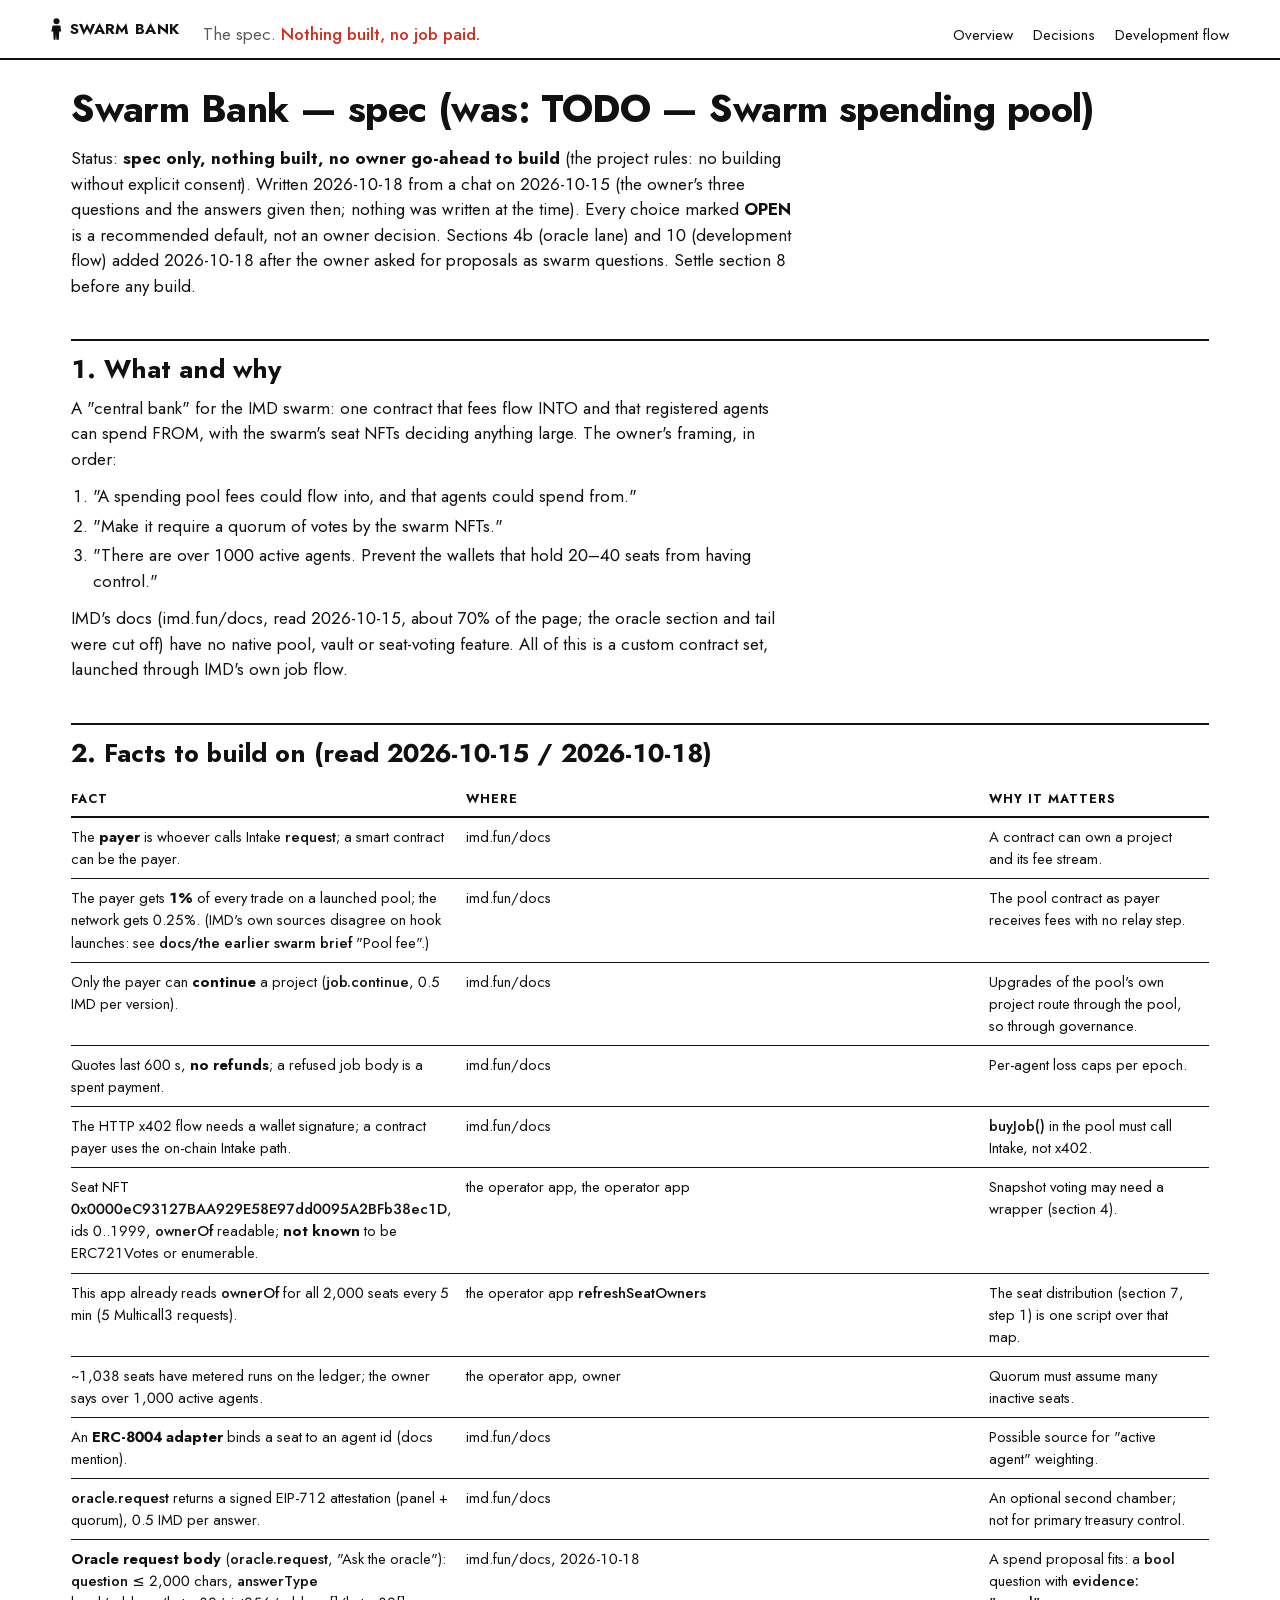
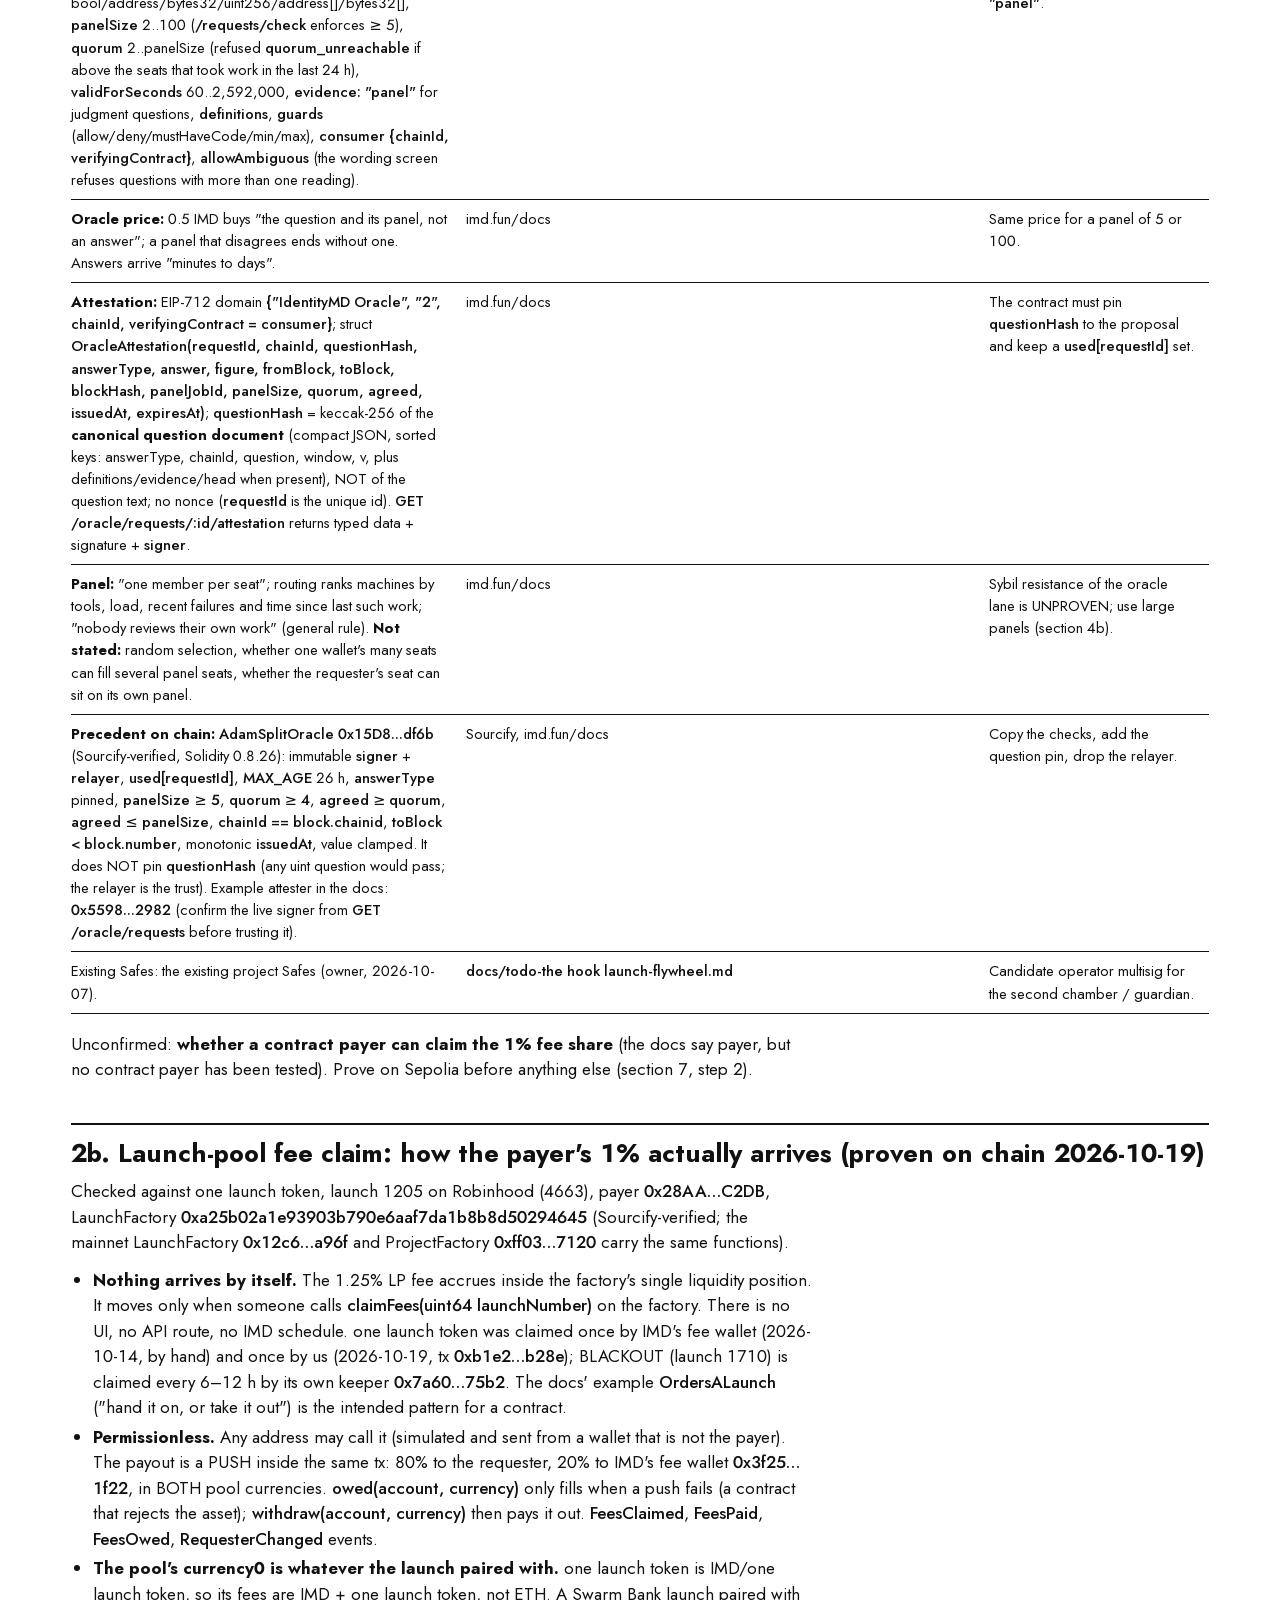
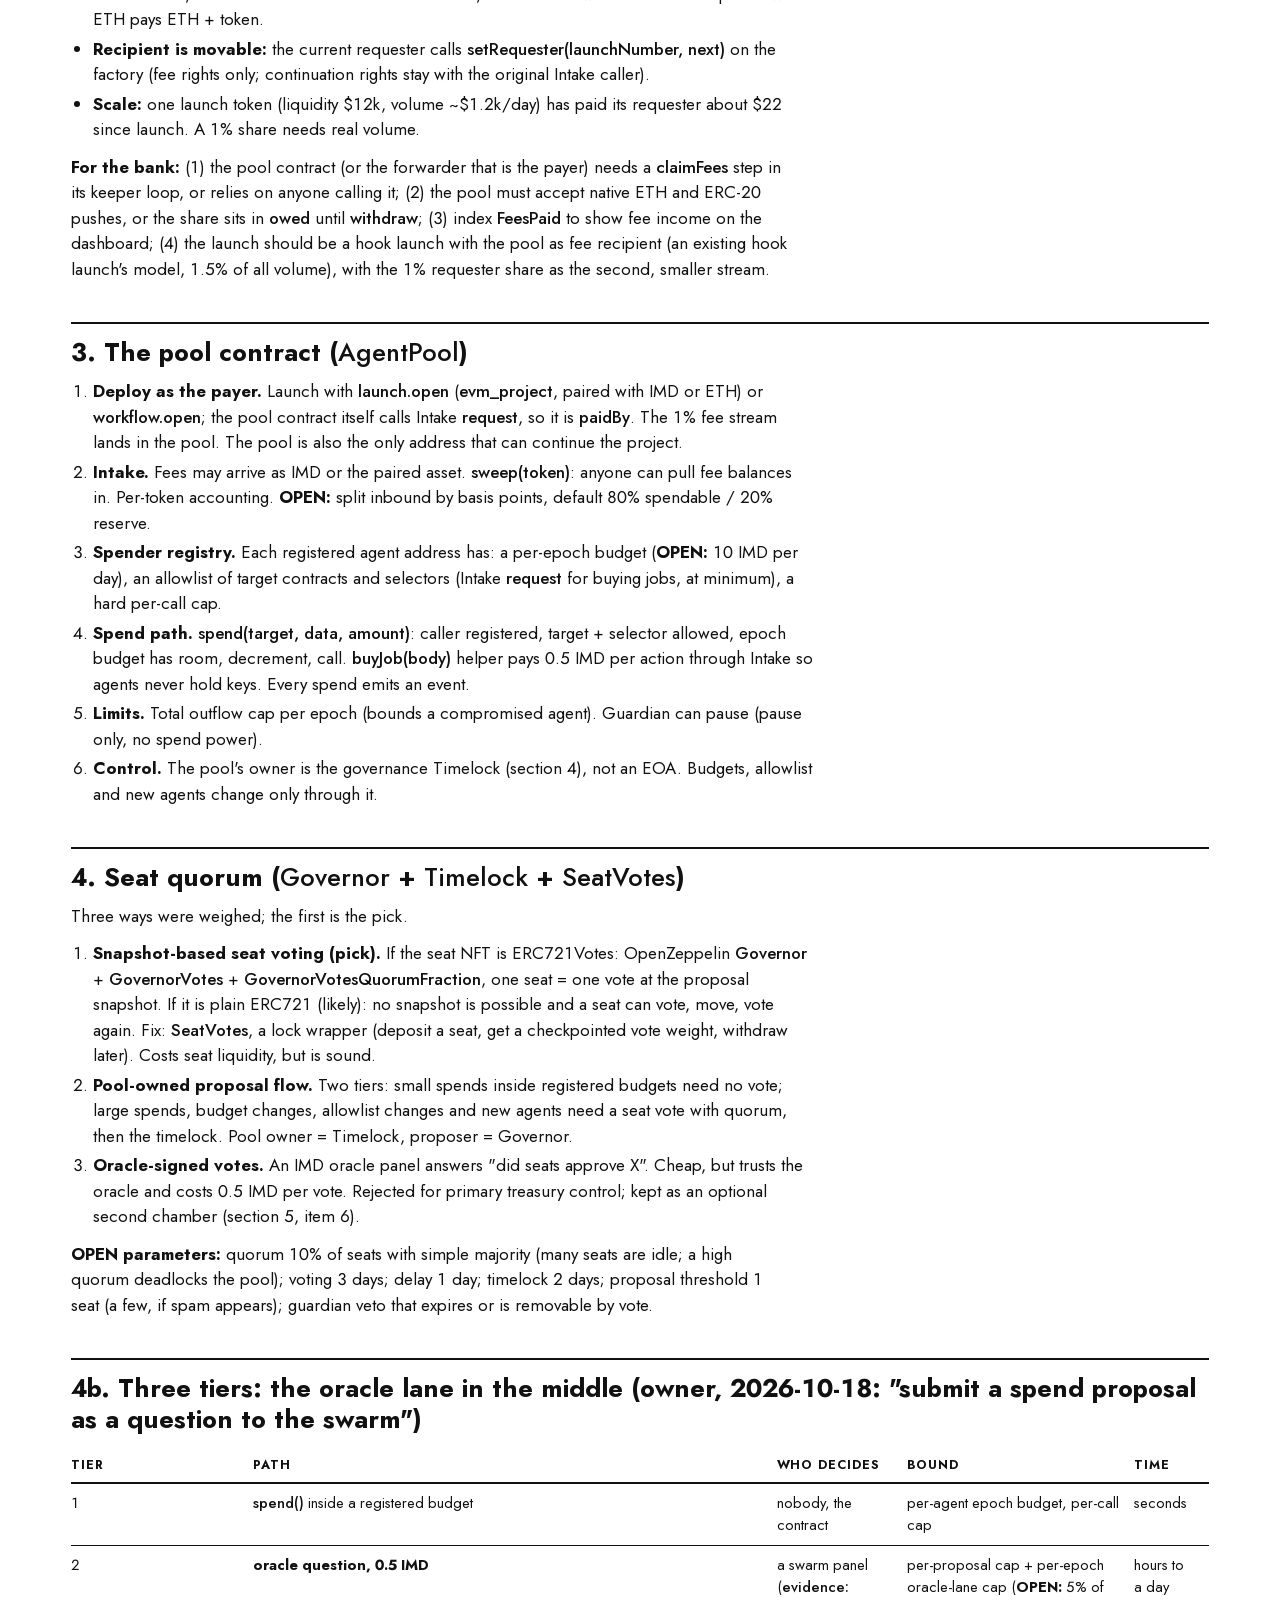
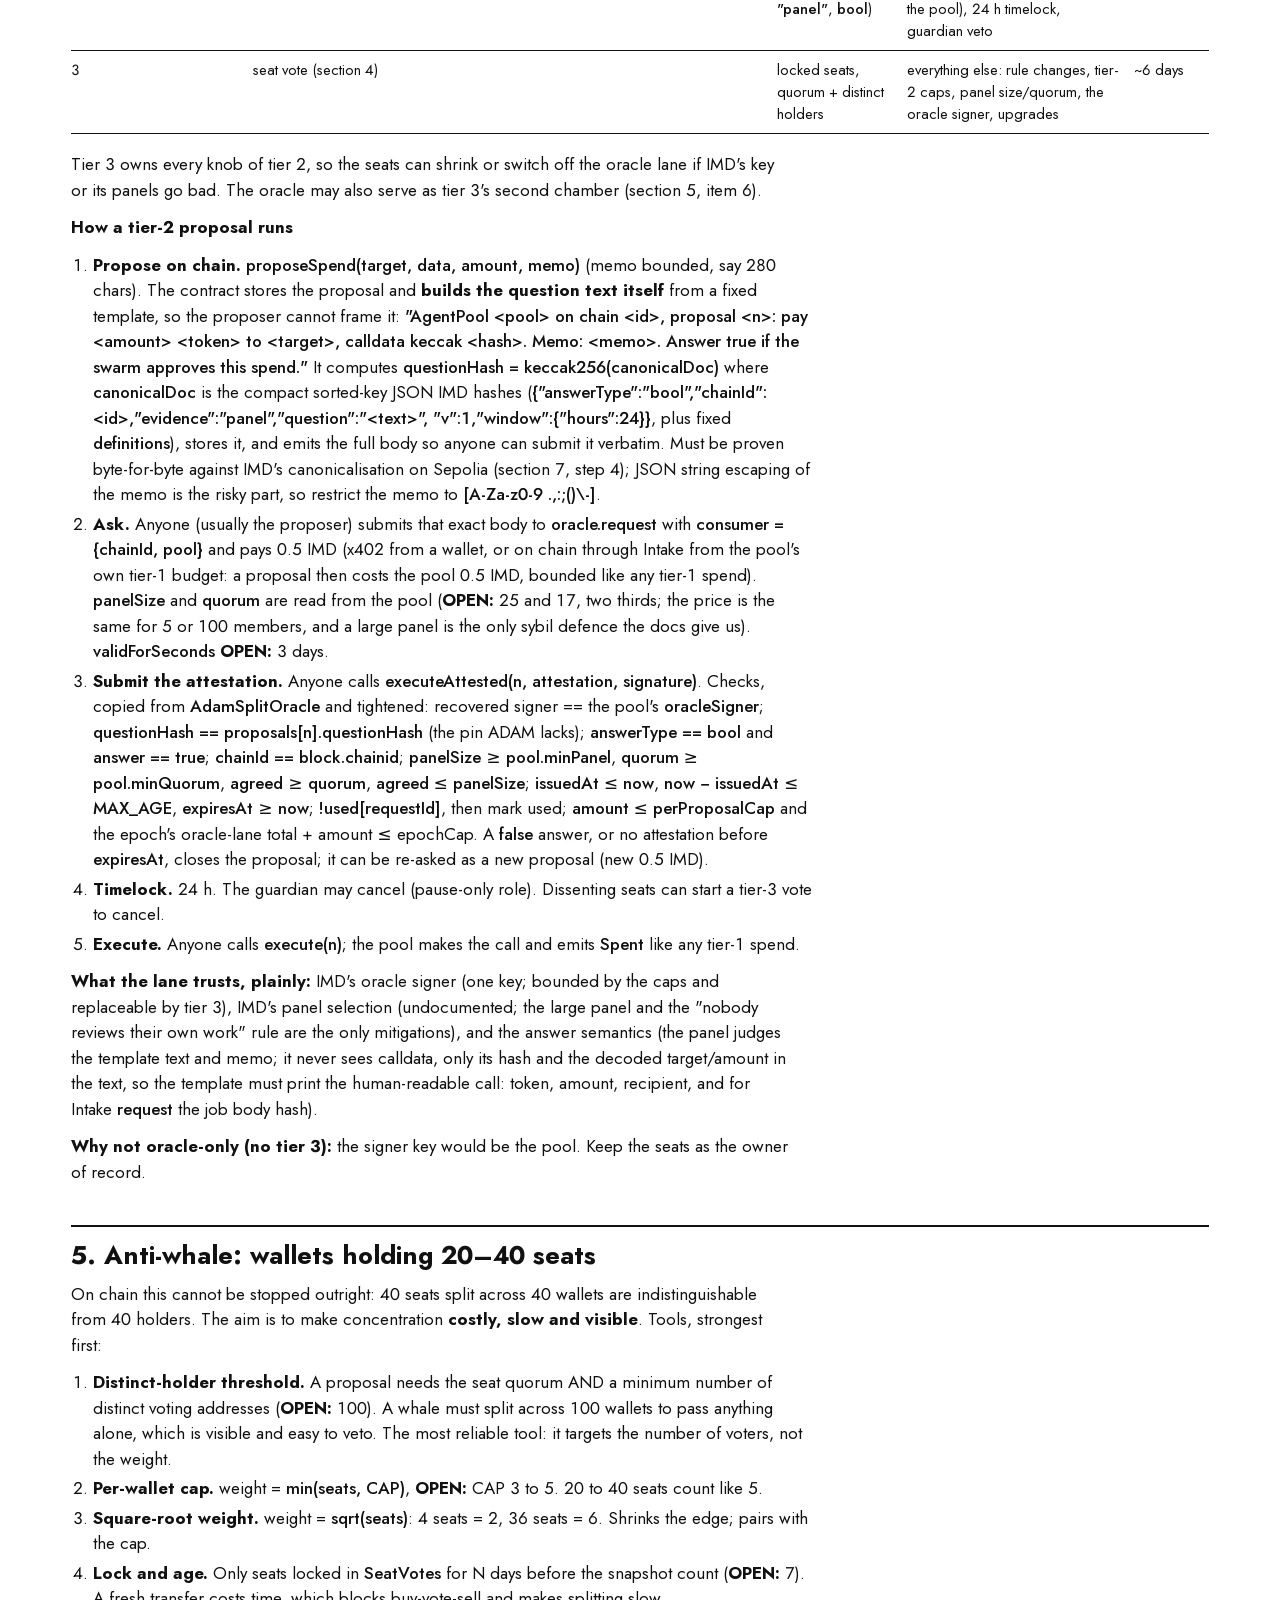
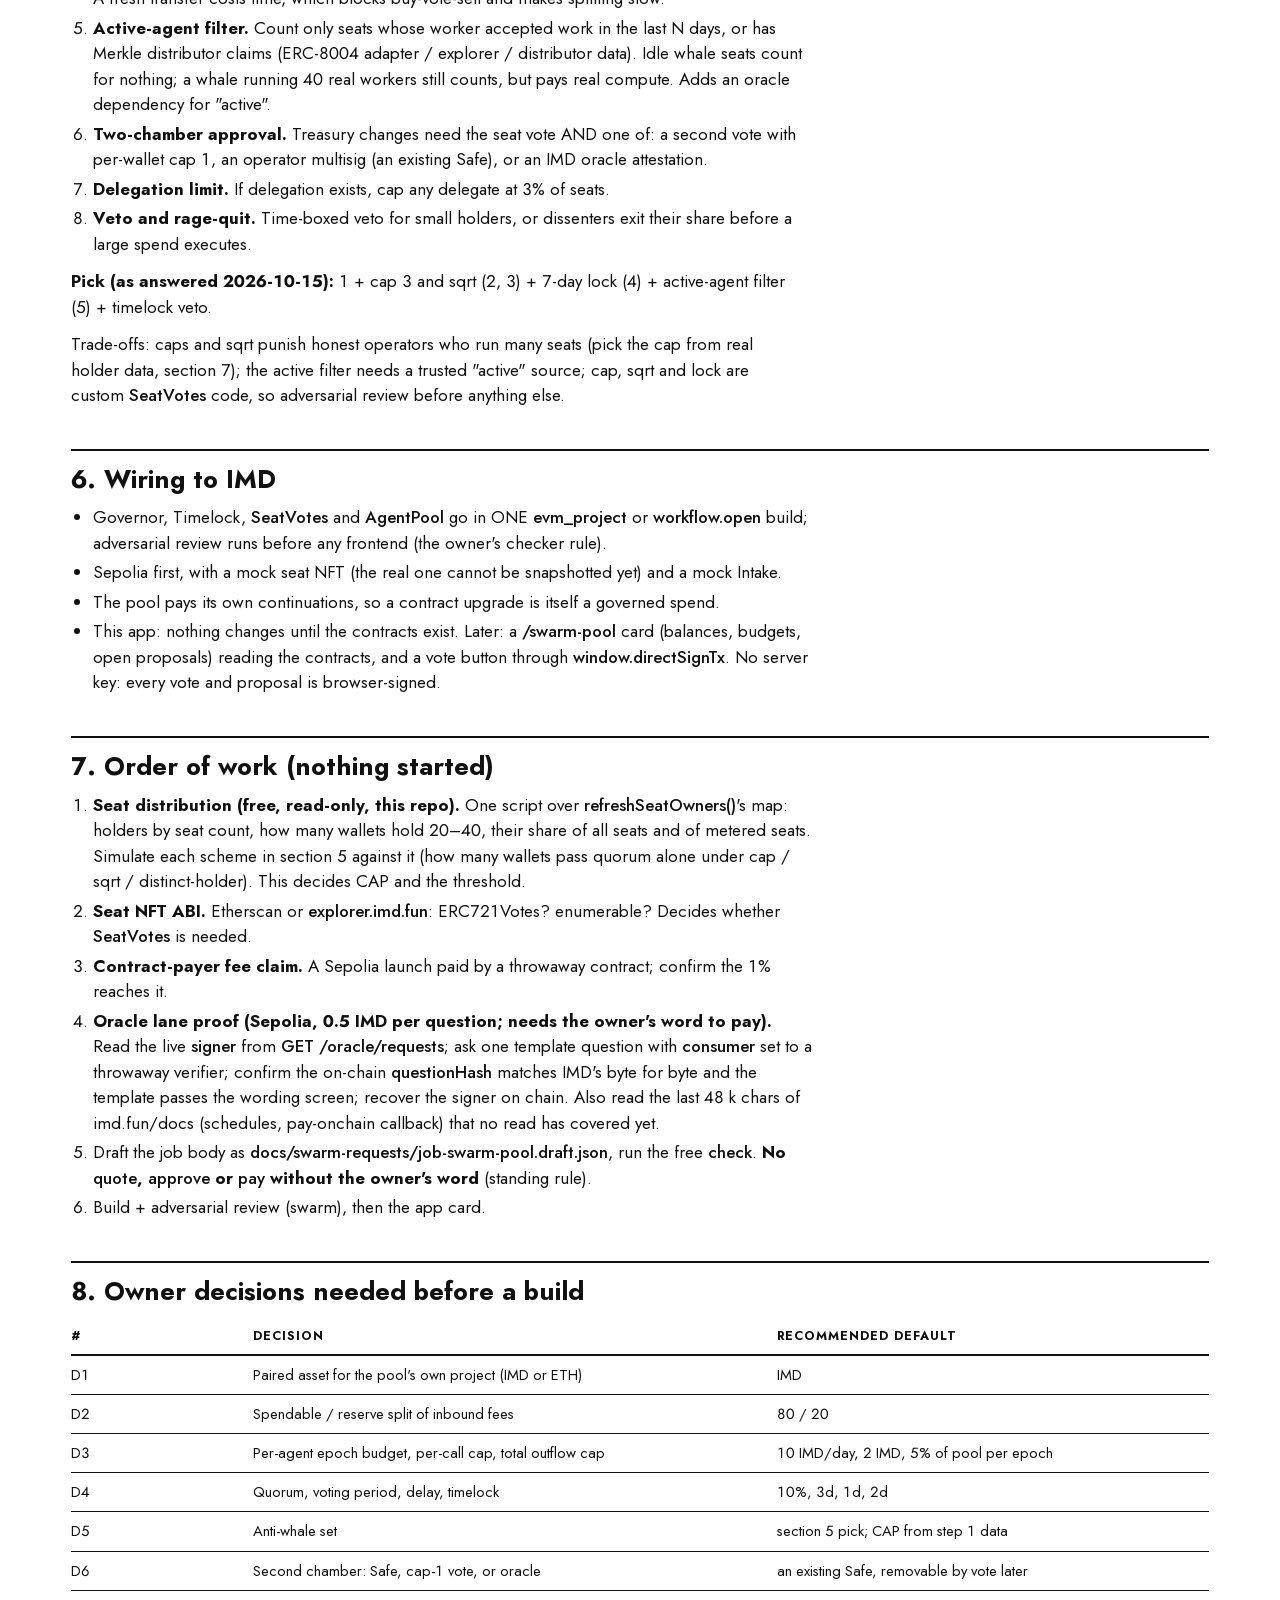
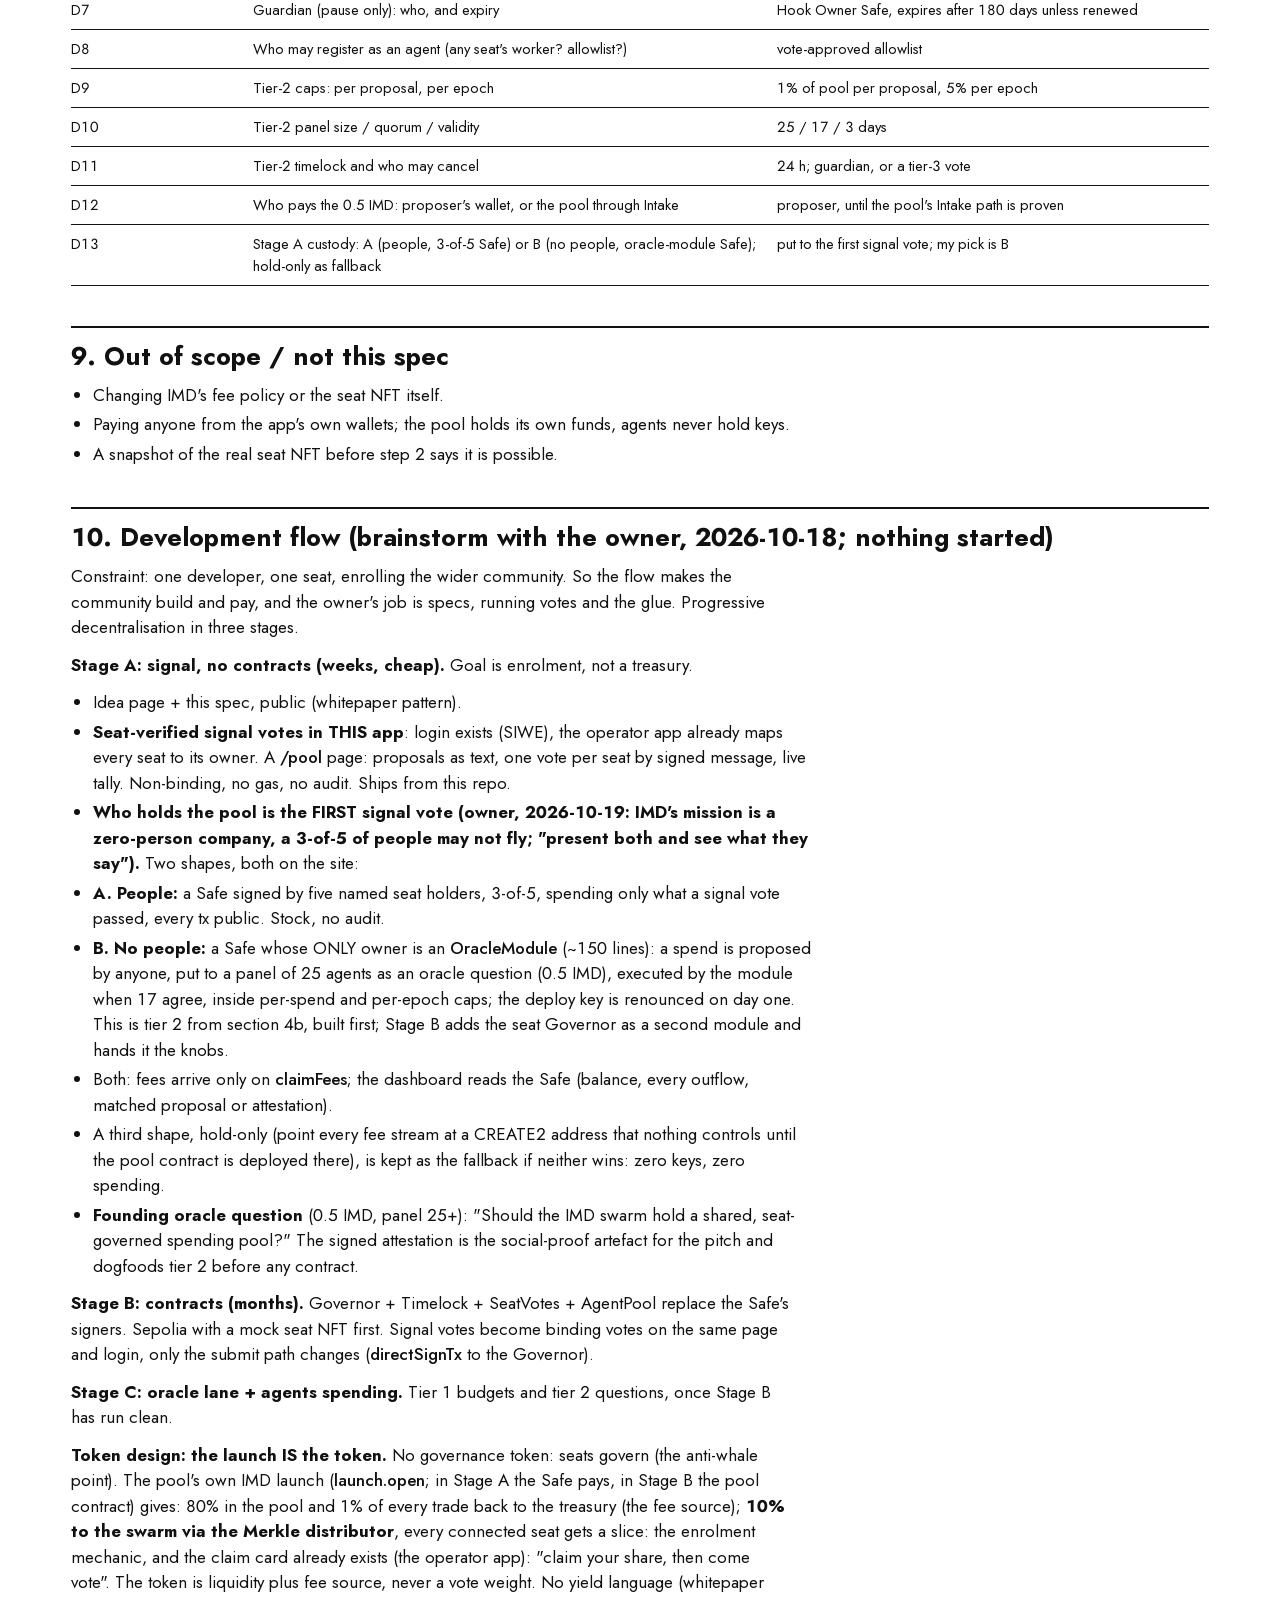
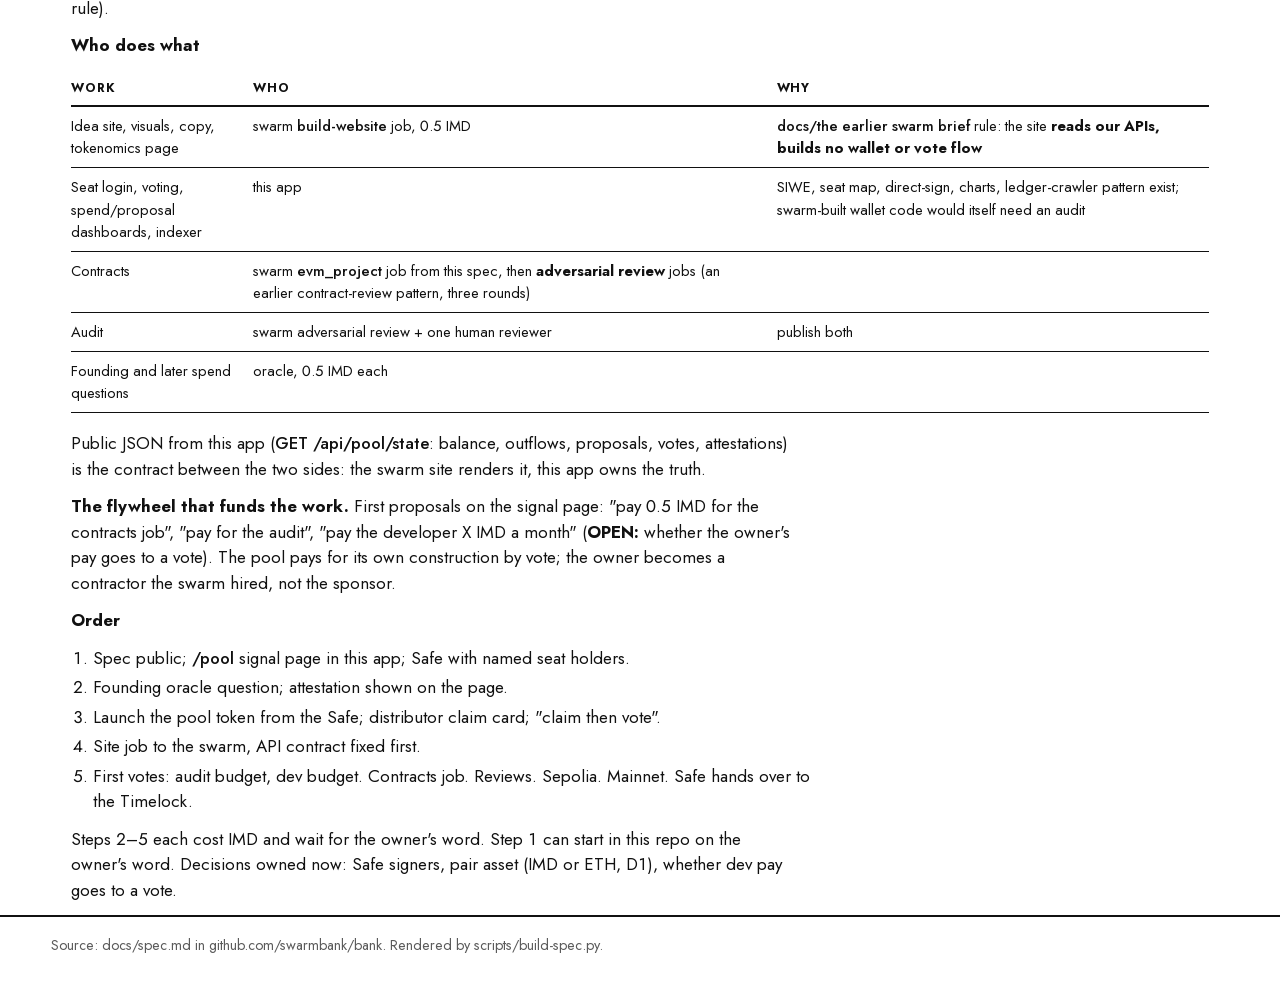
==== commit f3db1c1b: "First signal question on the site and in the spec: who holds the pool before the contracts, people (" ====
--- a/site/spec.html
+++ b/site/spec.html
@@ -4,5 +4,5 @@
 <link rel="stylesheet" href="styles.css"><link rel="stylesheet" href="spec.css"></head>
 <body><header class="mast"><a class="wordmark" href="index.html"><svg class="wm-fig" viewBox="0 0 20 40" aria-hidden="true"><circle cx="10" cy="6" r="5.5"/><path d="M3 13.5h14l1.5 11h-3.5l-0.8 15h-4.4l-0.8-10-0.8 10H4.8L4 24.5H0.5z"/></svg><span>Swarm Bank</span></a>
 <p class="mast-line">The spec. <em>Nothing built, no job paid.</em></p><nav class="mast-nav" aria-label="Site"><a href="index.html">Overview</a><a href="#8-owner-decisions-needed-before-a-build">Decisions</a><a href="#10-development-flow-brainstorm-with-the-owner-2026-10-18-nothing-started">Development flow</a></nav></header>
-<main class="spec"><h1 id="swarm-bank-spec-was-todo-swarm-spending-pool">Swarm Bank — spec (was: TODO — Swarm spending pool)</h1><p>Status: <b>spec only, nothing built, no owner go-ahead to build</b> (the project rules: no building without explicit consent). Written 2026-10-18 from a chat on 2026-10-15 (the owner's three questions and the answers given then; nothing was written at the time). Every choice marked <b>OPEN</b> is a recommended default, not an owner decision. Sections 4b (oracle lane) and 10 (development flow) added 2026-10-18 after the owner asked for proposals as swarm questions. Settle section 8 before any build.</p><h2 id="1-what-and-why">1. What and why</h2><p>A "central bank" for the IMD swarm: one contract that fees flow INTO and that registered agents can spend FROM, with the swarm's seat NFTs deciding anything large. The owner's framing, in order:</p><ol><li>"A spending pool fees could flow into, and that agents could spend from."</li><li>"Make it require a quorum of votes by the swarm NFTs."</li><li>"There are over 1000 active agents. Prevent the wallets that hold 20–40 seats from having control."</li></ol><p>IMD's docs (imd.fun/docs, read 2026-10-15, about 70% of the page; the oracle section and tail were cut off) have no native pool, vault or seat-voting feature. All of this is a custom contract set, launched through IMD's own job flow.</p><h2 id="2-facts-to-build-on-read-2026-10-15-2026-10-18">2. Facts to build on (read 2026-10-15 / 2026-10-18)</h2><table><thead><tr><th>Fact</th><th>Where</th><th>Why it matters</th></tr></thead><tbody><tr><td>The <b>payer</b> is whoever calls Intake <code>request</code>; a smart contract can be the payer.</td><td>imd.fun/docs</td><td>A contract can own a project and its fee stream.</td></tr><tr><td>The payer gets <b>1%</b> of every trade on a launched pool; the network gets 0.25%. (IMD's own sources disagree on hook launches: see <code>docs/the earlier swarm brief</code> "Pool fee".)</td><td>imd.fun/docs</td><td>The pool contract as payer receives fees with no relay step.</td></tr><tr><td>Only the payer can <b>continue</b> a project (<code>job.continue</code>, 0.5 IMD per version).</td><td>imd.fun/docs</td><td>Upgrades of the pool's own project route through the pool, so through governance.</td></tr><tr><td>Quotes last 600 s, <b>no refunds</b>; a refused job body is a spent payment.</td><td>imd.fun/docs</td><td>Per-agent loss caps per epoch.</td></tr><tr><td>The HTTP x402 flow needs a wallet signature; a contract payer uses the on-chain Intake path.</td><td>imd.fun/docs</td><td><code>buyJob()</code> in the pool must call Intake, not x402.</td></tr><tr><td>Seat NFT <code>0x0000eC93127BAA929E58E97dd0095A2BFb38ec1D</code>, ids 0..1999, <code>ownerOf</code> readable; <b>not known</b> to be ERC721Votes or enumerable.</td><td>the operator app, the operator app</td><td>Snapshot voting may need a wrapper (section 4).</td></tr><tr><td>This app already reads <code>ownerOf</code> for all 2,000 seats every 5 min (5 Multicall3 requests).</td><td>the operator app <code>refreshSeatOwners</code></td><td>The seat distribution (section 7, step 1) is one script over that map.</td></tr><tr><td>~1,038 seats have metered runs on the ledger; the owner says over 1,000 active agents.</td><td>the operator app, owner</td><td>Quorum must assume many inactive seats.</td></tr><tr><td>An <b>ERC-8004 adapter</b> binds a seat to an agent id (docs mention).</td><td>imd.fun/docs</td><td>Possible source for "active agent" weighting.</td></tr><tr><td><code>oracle.request</code> returns a signed EIP-712 attestation (panel + quorum), 0.5 IMD per answer.</td><td>imd.fun/docs</td><td>An optional second chamber; not for primary treasury control.</td></tr><tr><td><b>Oracle request body</b> (<code>oracle.request</code>, "Ask the oracle"): <code>question</code> ≤ 2,000 chars, <code>answerType</code> bool/address/bytes32/uint256/address[]/bytes32[], <code>panelSize</code> 2..100 (<code>/requests/check</code> enforces ≥ 5), <code>quorum</code> 2..panelSize (refused <code>quorum_unreachable</code> if above the seats that took work in the last 24 h), <code>validForSeconds</code> 60..2,592,000, <code>evidence: "panel"</code> for judgment questions, <code>definitions</code>, <code>guards</code> (allow/deny/mustHaveCode/min/max), <code>consumer {chainId, verifyingContract}</code>, <code>allowAmbiguous</code> (the wording screen refuses questions with more than one reading).</td><td>imd.fun/docs, 2026-10-18</td><td>A spend proposal fits: a <code>bool</code> question with <code>evidence: "panel"</code>.</td></tr><tr><td><b>Oracle price:</b> 0.5 IMD buys "the question and its panel, not an answer"; a panel that disagrees ends without one. Answers arrive "minutes to days".</td><td>imd.fun/docs</td><td>Same price for a panel of 5 or 100.</td></tr><tr><td><b>Attestation:</b> EIP-712 domain <code>{"IdentityMD Oracle", "2", chainId, verifyingContract = consumer}</code>; struct <code>OracleAttestation(requestId, chainId, questionHash, answerType, answer, figure, fromBlock, toBlock, blockHash, panelJobId, panelSize, quorum, agreed, issuedAt, expiresAt)</code>; <code>questionHash</code> = keccak-256 of the <b>canonical question document</b> (compact JSON, sorted keys: answerType, chainId, question, window, v, plus definitions/evidence/head when present), NOT of the question text; no nonce (<code>requestId</code> is the unique id). <code>GET /oracle/requests/:id/attestation</code> returns typed data + signature + <code>signer</code>.</td><td>imd.fun/docs</td><td>The contract must pin <code>questionHash</code> to the proposal and keep a <code>used[requestId]</code> set.</td></tr><tr><td><b>Panel:</b> "one member per seat"; routing ranks machines by tools, load, recent failures and time since last such work; "nobody reviews their own work" (general rule). <b>Not stated:</b> random selection, whether one wallet's many seats can fill several panel seats, whether the requester's seat can sit on its own panel.</td><td>imd.fun/docs</td><td>Sybil resistance of the oracle lane is UNPROVEN; use large panels (section 4b).</td></tr><tr><td><b>Precedent on chain:</b> <code>AdamSplitOracle</code> <code>0x15D8…df6b</code> (Sourcify-verified, Solidity 0.8.26): immutable <code>signer</code> + <code>relayer</code>, <code>used[requestId]</code>, <code>MAX_AGE</code> 26 h, <code>answerType</code> pinned, <code>panelSize ≥ 5</code>, <code>quorum ≥ 4</code>, <code>agreed ≥ quorum</code>, <code>agreed ≤ panelSize</code>, <code>chainId == block.chainid</code>, <code>toBlock &lt; block.number</code>, monotonic <code>issuedAt</code>, value clamped. It does NOT pin <code>questionHash</code> (any uint question would pass; the relayer is the trust). Example attester in the docs: <code>0x5598…2982</code> (confirm the live signer from <code>GET /oracle/requests</code> before trusting it).</td><td>Sourcify, imd.fun/docs</td><td>Copy the checks, add the question pin, drop the relayer.</td></tr><tr><td>Existing Safes: the existing project Safes (owner, 2026-10-07).</td><td><code>docs/todo-the hook launch-flywheel.md</code></td><td>Candidate operator multisig for the second chamber / guardian.</td></tr></tbody></table><p>Unconfirmed: <b>whether a contract payer can claim the 1% fee share</b> (the docs say payer, but no contract payer has been tested). Prove on Sepolia before anything else (section 7, step 2).</p><h2 id="2b-launch-pool-fee-claim-how-the-payer-s-1-actually-arrives-proven-on-chain-2026-10-19">2b. Launch-pool fee claim: how the payer's 1% actually arrives (proven on chain 2026-10-19)</h2><p>Checked against one launch token, launch 1205 on Robinhood (4663), payer <code>0x28AA…C2DB</code>, LaunchFactory <code>0xa25b02a1e93903b790e6aaf7da1b8b8d50294645</code> (Sourcify-verified; the mainnet LaunchFactory <code>0x12c6…a96f</code> and ProjectFactory <code>0xff03…7120</code> carry the same functions).</p><ul><li><b>Nothing arrives by itself.</b> The 1.25% LP fee accrues inside the factory's single liquidity position. It moves only when someone calls <code>claimFees(uint64 launchNumber)</code> on the factory. There is no UI, no API route, no IMD schedule. one launch token was claimed once by IMD's fee wallet (2026-10-14, by hand) and once by us (2026-10-19, tx <code>0xb1e2…b28e</code>); BLACKOUT (launch 1710) is claimed every 6–12 h by its own keeper <code>0x7a60…75b2</code>. The docs' example <code>OrdersALaunch</code> ("hand it on, or take it out") is the intended pattern for a contract.</li><li><b>Permissionless.</b> Any address may call it (simulated and sent from a wallet that is not the payer). The payout is a PUSH inside the same tx: 80% to the requester, 20% to IMD's fee wallet <code>0x3f25…1f22</code>, in BOTH pool currencies. <code>owed(account, currency)</code> only fills when a push fails (a contract that rejects the asset); <code>withdraw(account, currency)</code> then pays it out. <code>FeesClaimed</code>, <code>FeesPaid</code>, <code>FeesOwed</code>, <code>RequesterChanged</code> events.</li><li><b>The pool's currency0 is whatever the launch paired with.</b> one launch token is IMD/one launch token, so its fees are IMD + one launch token, not ETH. A Swarm Bank launch paired with ETH pays ETH + token.</li><li><b>Recipient is movable:</b> the current requester calls <code>setRequester(launchNumber, next)</code> on the factory (fee rights only; continuation rights stay with the original Intake caller).</li><li><b>Scale:</b> one launch token (liquidity $12k, volume ~$1.2k/day) has paid its requester about $22 since launch. A 1% share needs real volume.</li></ul><p><b>For the bank:</b> (1) the pool contract (or the forwarder that is the payer) needs a <code>claimFees</code> step in its keeper loop, or relies on anyone calling it; (2) the pool must accept native ETH and ERC-20 pushes, or the share sits in <code>owed</code> until <code>withdraw</code>; (3) index <code>FeesPaid</code> to show fee income on the dashboard; (4) the launch should be a hook launch with the pool as fee recipient (an existing hook launch's model, 1.5% of all volume), with the 1% requester share as the second, smaller stream.</p><h2 id="3-the-pool-contract-agentpool">3. The pool contract (<code>AgentPool</code>)</h2><ol><li><b>Deploy as the payer.</b> Launch with <code>launch.open</code> (<code>evm_project</code>, paired with IMD or ETH) or <code>workflow.open</code>; the pool contract itself calls Intake <code>request</code>, so it is <code>paidBy</code>. The 1% fee stream lands in the pool. The pool is also the only address that can continue the project.</li><li><b>Intake.</b> Fees may arrive as IMD or the paired asset. <code>sweep(token)</code>: anyone can pull fee balances in. Per-token accounting. <b>OPEN:</b> split inbound by basis points, default 80% spendable / 20% reserve.</li><li><b>Spender registry.</b> Each registered agent address has: a per-epoch budget (<b>OPEN:</b> 10 IMD per day), an allowlist of target contracts and selectors (Intake <code>request</code> for buying jobs, at minimum), a hard per-call cap.</li><li><b>Spend path.</b> <code>spend(target, data, amount)</code>: caller registered, target + selector allowed, epoch budget has room, decrement, call. <code>buyJob(body)</code> helper pays 0.5 IMD per action through Intake so agents never hold keys. Every spend emits an event.</li><li><b>Limits.</b> Total outflow cap per epoch (bounds a compromised agent). Guardian can pause (pause only, no spend power).</li><li><b>Control.</b> The pool's owner is the governance Timelock (section 4), not an EOA. Budgets, allowlist and new agents change only through it.</li></ol><h2 id="4-seat-quorum-governor-timelock-seatvotes">4. Seat quorum (<code>Governor</code> + <code>Timelock</code> + <code>SeatVotes</code>)</h2><p>Three ways were weighed; the first is the pick.</p><ol><li><b>Snapshot-based seat voting (pick).</b> If the seat NFT is ERC721Votes: OpenZeppelin <code>Governor</code> + <code>GovernorVotes</code> + <code>GovernorVotesQuorumFraction</code>, one seat = one vote at the proposal snapshot. If it is plain ERC721 (likely): no snapshot is possible and a seat can vote, move, vote again. Fix: <code>SeatVotes</code>, a lock wrapper (deposit a seat, get a checkpointed vote weight, withdraw later). Costs seat liquidity, but is sound.</li><li><b>Pool-owned proposal flow.</b> Two tiers: small spends inside registered budgets need no vote; large spends, budget changes, allowlist changes and new agents need a seat vote with quorum, then the timelock. Pool owner = Timelock, proposer = Governor.</li><li><b>Oracle-signed votes.</b> An IMD oracle panel answers "did seats approve X". Cheap, but trusts the oracle and costs 0.5 IMD per vote. Rejected for primary treasury control; kept as an optional second chamber (section 5, item 6).</li></ol><p><b>OPEN parameters:</b> quorum 10% of seats with simple majority (many seats are idle; a high quorum deadlocks the pool); voting 3 days; delay 1 day; timelock 2 days; proposal threshold 1 seat (a few, if spam appears); guardian veto that expires or is removable by vote.</p><h2 id="4b-three-tiers-the-oracle-lane-in-the-middle-owner-2026-10-18-submit-a-spend-proposal-as-a-question-to-the-swarm">4b. Three tiers: the oracle lane in the middle (owner, 2026-10-18: "submit a spend proposal as a question to the swarm")</h2><table><thead><tr><th>Tier</th><th>Path</th><th>Who decides</th><th>Bound</th><th>Time</th></tr></thead><tbody><tr><td>1</td><td><code>spend()</code> inside a registered budget</td><td>nobody, the contract</td><td>per-agent epoch budget, per-call cap</td><td>seconds</td></tr><tr><td>2</td><td><b>oracle question, 0.5 IMD</b></td><td>a swarm panel (<code>evidence: "panel"</code>, <code>bool</code>)</td><td>per-proposal cap + per-epoch oracle-lane cap (<b>OPEN:</b> 5% of the pool), 24 h timelock, guardian veto</td><td>hours to a day</td></tr><tr><td>3</td><td>seat vote (section 4)</td><td>locked seats, quorum + distinct holders</td><td>everything else: rule changes, tier-2 caps, panel size/quorum, the oracle signer, upgrades</td><td>~6 days</td></tr></tbody></table><p>Tier 3 owns every knob of tier 2, so the seats can shrink or switch off the oracle lane if IMD's key or its panels go bad. The oracle may also serve as tier 3's second chamber (section 5, item 6).</p><p><b>How a tier-2 proposal runs</b></p><ol><li><b>Propose on chain.</b> <code>proposeSpend(target, data, amount, memo)</code> (memo bounded, say 280 chars). The contract stores the proposal and <b>builds the question text itself</b> from a fixed template, so the proposer cannot frame it: <code>"AgentPool &lt;pool&gt; on chain &lt;id&gt;, proposal &lt;n&gt;: pay &lt;amount&gt; &lt;token&gt; to &lt;target&gt;, calldata keccak &lt;hash&gt;. Memo: &lt;memo&gt;. Answer true if the swarm approves this spend."</code> It computes <code>questionHash = keccak256(canonicalDoc)</code> where <code>canonicalDoc</code> is the compact sorted-key JSON IMD hashes (<code>{"answerType":"bool","chainId":&lt;id&gt;,"evidence":"panel","question":"&lt;text&gt;", "v":1,"window":{"hours":24}}</code>, plus fixed <code>definitions</code>), stores it, and emits the full body so anyone can submit it verbatim. Must be proven byte-for-byte against IMD's canonicalisation on Sepolia (section 7, step 4); JSON string escaping of the memo is the risky part, so restrict the memo to <code>[A-Za-z0-9 .,:;()\-]</code>.</li><li><b>Ask.</b> Anyone (usually the proposer) submits that exact body to <code>oracle.request</code> with <code>consumer = {chainId, pool}</code> and pays 0.5 IMD (x402 from a wallet, or on chain through Intake from the pool's own tier-1 budget: a proposal then costs the pool 0.5 IMD, bounded like any tier-1 spend). <code>panelSize</code> and <code>quorum</code> are read from the pool (<b>OPEN:</b> 25 and 17, two thirds; the price is the same for 5 or 100 members, and a large panel is the only sybil defence the docs give us). <code>validForSeconds</code> <b>OPEN:</b> 3 days.</li><li><b>Submit the attestation.</b> Anyone calls <code>executeAttested(n, attestation, signature)</code>. Checks, copied from <code>AdamSplitOracle</code> and tightened: recovered signer == the pool's <code>oracleSigner</code>; <code>questionHash == proposals[n].questionHash</code> (the pin ADAM lacks); <code>answerType == bool</code> and <code>answer == true</code>; <code>chainId == block.chainid</code>; <code>panelSize ≥ pool.minPanel</code>, <code>quorum ≥ pool.minQuorum</code>, <code>agreed ≥ quorum</code>, <code>agreed ≤ panelSize</code>; <code>issuedAt ≤ now</code>, <code>now − issuedAt ≤ MAX_AGE</code>, <code>expiresAt ≥ now</code>; <code>!used[requestId]</code>, then mark used; <code>amount ≤ perProposalCap</code> and the epoch's oracle-lane total + amount ≤ epochCap. A <code>false</code> answer, or no attestation before <code>expiresAt</code>, closes the proposal; it can be re-asked as a new proposal (new 0.5 IMD).</li><li><b>Timelock.</b> 24 h. The guardian may cancel (pause-only role). Dissenting seats can start a tier-3 vote to cancel.</li><li><b>Execute.</b> Anyone calls <code>execute(n)</code>; the pool makes the call and emits <code>Spent</code> like any tier-1 spend.</li></ol><p><b>What the lane trusts, plainly:</b> IMD's oracle signer (one key; bounded by the caps and replaceable by tier 3), IMD's panel selection (undocumented; the large panel and the "nobody reviews their own work" rule are the only mitigations), and the answer semantics (the panel judges the template text and memo; it never sees calldata, only its hash and the decoded target/amount in the text, so the template must print the human-readable call: token, amount, recipient, and for Intake <code>request</code> the job body hash).</p><p><b>Why not oracle-only (no tier 3):</b> the signer key would be the pool. Keep the seats as the owner of record.</p><h2 id="5-anti-whale-wallets-holding-20-40-seats">5. Anti-whale: wallets holding 20–40 seats</h2><p>On chain this cannot be stopped outright: 40 seats split across 40 wallets are indistinguishable from 40 holders. The aim is to make concentration <b>costly, slow and visible</b>. Tools, strongest first:</p><ol><li><b>Distinct-holder threshold.</b> A proposal needs the seat quorum AND a minimum number of distinct voting addresses (<b>OPEN:</b> 100). A whale must split across 100 wallets to pass anything alone, which is visible and easy to veto. The most reliable tool: it targets the number of voters, not the weight.</li><li><b>Per-wallet cap.</b> weight = <code>min(seats, CAP)</code>, <b>OPEN:</b> CAP 3 to 5. 20 to 40 seats count like 5.</li><li><b>Square-root weight.</b> weight = <code>sqrt(seats)</code>: 4 seats = 2, 36 seats = 6. Shrinks the edge; pairs with the cap.</li><li><b>Lock and age.</b> Only seats locked in <code>SeatVotes</code> for N days before the snapshot count (<b>OPEN:</b> 7). A fresh transfer costs time, which blocks buy-vote-sell and makes splitting slow.</li><li><b>Active-agent filter.</b> Count only seats whose worker accepted work in the last N days, or has Merkle distributor claims (ERC-8004 adapter / explorer / distributor data). Idle whale seats count for nothing; a whale running 40 real workers still counts, but pays real compute. Adds an oracle dependency for "active".</li><li><b>Two-chamber approval.</b> Treasury changes need the seat vote AND one of: a second vote with per-wallet cap 1, an operator multisig (an existing Safe), or an IMD oracle attestation.</li><li><b>Delegation limit.</b> If delegation exists, cap any delegate at 3% of seats.</li><li><b>Veto and rage-quit.</b> Time-boxed veto for small holders, or dissenters exit their share before a large spend executes.</li></ol><p><b>Pick (as answered 2026-10-15):</b> 1 + cap 3 and sqrt (2, 3) + 7-day lock (4) + active-agent filter (5) + timelock veto.</p><p>Trade-offs: caps and sqrt punish honest operators who run many seats (pick the cap from real holder data, section 7); the active filter needs a trusted "active" source; cap, sqrt and lock are custom <code>SeatVotes</code> code, so adversarial review before anything else.</p><h2 id="6-wiring-to-imd">6. Wiring to IMD</h2><ul><li>Governor, Timelock, <code>SeatVotes</code> and <code>AgentPool</code> go in ONE <code>evm_project</code> or <code>workflow.open</code> build; adversarial review runs before any frontend (the owner's checker rule).</li><li>Sepolia first, with a mock seat NFT (the real one cannot be snapshotted yet) and a mock Intake.</li><li>The pool pays its own continuations, so a contract upgrade is itself a governed spend.</li><li>This app: nothing changes until the contracts exist. Later: a <code>/swarm-pool</code> card (balances, budgets, open proposals) reading the contracts, and a vote button through <code>window.directSignTx</code>. No server key: every vote and proposal is browser-signed.</li></ul><h2 id="7-order-of-work-nothing-started">7. Order of work (nothing started)</h2><ol><li><b>Seat distribution (free, read-only, this repo).</b> One script over <code>refreshSeatOwners()</code>'s map: holders by seat count, how many wallets hold 20–40, their share of all seats and of metered seats. Simulate each scheme in section 5 against it (how many wallets pass quorum alone under cap / sqrt / distinct-holder). This decides CAP and the threshold.</li><li><b>Seat NFT ABI.</b> Etherscan or <code>explorer.imd.fun</code>: ERC721Votes? enumerable? Decides whether <code>SeatVotes</code> is needed.</li><li><b>Contract-payer fee claim.</b> A Sepolia launch paid by a throwaway contract; confirm the 1% reaches it.</li><li><b>Oracle lane proof (Sepolia, 0.5 IMD per question; needs the owner's word to pay).</b> Read the live <code>signer</code> from <code>GET /oracle/requests</code>; ask one template question with <code>consumer</code> set to a throwaway verifier; confirm the on-chain <code>questionHash</code> matches IMD's byte for byte and the template passes the wording screen; recover the signer on chain. Also read the last 48 k chars of imd.fun/docs (schedules, pay-onchain callback) that no read has covered yet.</li><li>Draft the job body as <code>docs/swarm-requests/job-swarm-pool.draft.json</code>, run the free <code>check</code>. <b>No <code>quote</code>, <code>approve</code> or <code>pay</code> without the owner's word</b> (standing rule).</li><li>Build + adversarial review (swarm), then the app card.</li></ol><h2 id="8-owner-decisions-needed-before-a-build">8. Owner decisions needed before a build</h2><table><thead><tr><th>#</th><th>Decision</th><th>Recommended default</th></tr></thead><tbody><tr><td>D1</td><td>Paired asset for the pool's own project (IMD or ETH)</td><td>IMD</td></tr><tr><td>D2</td><td>Spendable / reserve split of inbound fees</td><td>80 / 20</td></tr><tr><td>D3</td><td>Per-agent epoch budget, per-call cap, total outflow cap</td><td>10 IMD/day, 2 IMD, 5% of pool per epoch</td></tr><tr><td>D4</td><td>Quorum, voting period, delay, timelock</td><td>10%, 3d, 1d, 2d</td></tr><tr><td>D5</td><td>Anti-whale set</td><td>section 5 pick; CAP from step 1 data</td></tr><tr><td>D6</td><td>Second chamber: Safe, cap-1 vote, or oracle</td><td>an existing Safe, removable by vote later</td></tr><tr><td>D7</td><td>Guardian (pause only): who, and expiry</td><td>Hook Owner Safe, expires after 180 days unless renewed</td></tr><tr><td>D8</td><td>Who may register as an agent (any seat's worker? allowlist?)</td><td>vote-approved allowlist</td></tr><tr><td>D9</td><td>Tier-2 caps: per proposal, per epoch</td><td>1% of pool per proposal, 5% per epoch</td></tr><tr><td>D10</td><td>Tier-2 panel size / quorum / validity</td><td>25 / 17 / 3 days</td></tr><tr><td>D11</td><td>Tier-2 timelock and who may cancel</td><td>24 h; guardian, or a tier-3 vote</td></tr><tr><td>D12</td><td>Who pays the 0.5 IMD: proposer's wallet, or the pool through Intake</td><td>proposer, until the pool's Intake path is proven</td></tr></tbody></table><h2 id="9-out-of-scope-not-this-spec">9. Out of scope / not this spec</h2><ul><li>Changing IMD's fee policy or the seat NFT itself.</li><li>Paying anyone from the app's own wallets; the pool holds its own funds, agents never hold keys.</li><li>A snapshot of the real seat NFT before step 2 says it is possible.</li></ul><h2 id="10-development-flow-brainstorm-with-the-owner-2026-10-18-nothing-started">10. Development flow (brainstorm with the owner, 2026-10-18; nothing started)</h2><p>Constraint: one developer, one seat, enrolling the wider community. So the flow makes the community build and pay, and the owner's job is specs, running votes and the glue. Progressive decentralisation in three stages.</p><p><b>Stage A: signal, no contracts (weeks, cheap).</b> Goal is enrolment, not a treasury.</p><ul><li>Idea page + this spec, public (whitepaper pattern).</li><li><b>Seat-verified signal votes in THIS app</b>: login exists (SIWE), the operator app already maps every seat to its owner. A <code>/pool</code> page: proposals as text, one vote per seat by signed message, live tally. Non-binding, no gas, no audit. Ships from this repo.</li><li><b>A Safe as the pool</b>: the owner plus two to four community seat holders, 3-of-5 (<b>OPEN:</b> who). Fees from a launch flow to it. Spend only what a signal vote passed; publish every tx. The dashboard reads the Safe: balance, every outflow, matched proposal.</li><li><b>Founding oracle question</b> (0.5 IMD, panel 25+): "Should the IMD swarm hold a shared, seat-governed spending pool?" The signed attestation is the social-proof artefact for the pitch and dogfoods tier 2 before any contract.</li></ul><p><b>Stage B: contracts (months).</b> Governor + Timelock + SeatVotes + AgentPool replace the Safe's signers. Sepolia with a mock seat NFT first. Signal votes become binding votes on the same page and login, only the submit path changes (<code>directSignTx</code> to the Governor).</p><p><b>Stage C: oracle lane + agents spending.</b> Tier 1 budgets and tier 2 questions, once Stage B has run clean.</p><p><b>Token design: the launch IS the token.</b> No governance token: seats govern (the anti-whale point). The pool's own IMD launch (<code>launch.open</code>; in Stage A the Safe pays, in Stage B the pool contract) gives: 80% in the pool and 1% of every trade back to the treasury (the fee source); <b>10% to the swarm via the Merkle distributor</b>, every connected seat gets a slice: the enrolment mechanic, and the claim card already exists (the operator app): "claim your share, then come vote". The token is liquidity plus fee source, never a vote weight. No yield language (whitepaper rule).</p><p><b>Who does what</b></p><table><thead><tr><th>Work</th><th>Who</th><th>Why</th></tr></thead><tbody><tr><td>Idea site, visuals, copy, tokenomics page</td><td>swarm <code>build-website</code> job, 0.5 IMD</td><td><code>docs/the earlier swarm brief</code> rule: the site <b>reads our APIs, builds no wallet or vote flow</b></td></tr><tr><td>Seat login, voting, spend/proposal dashboards, indexer</td><td>this app</td><td>SIWE, seat map, direct-sign, charts, ledger-crawler pattern exist; swarm-built wallet code would itself need an audit</td></tr><tr><td>Contracts</td><td>swarm <code>evm_project</code> job from this spec, then <b>adversarial review</b> jobs (an earlier contract-review pattern, three rounds)</td><td></td></tr><tr><td>Audit</td><td>swarm adversarial review + one human reviewer</td><td>publish both</td></tr><tr><td>Founding and later spend questions</td><td>oracle, 0.5 IMD each</td><td></td></tr></tbody></table><p>Public JSON from this app (<code>GET /api/pool/state</code>: balance, outflows, proposals, votes, attestations) is the contract between the two sides: the swarm site renders it, this app owns the truth.</p><p><b>The flywheel that funds the work.</b> First proposals on the signal page: "pay 0.5 IMD for the contracts job", "pay for the audit", "pay the developer X IMD a month" (<b>OPEN:</b> whether the owner's pay goes to a vote). The pool pays for its own construction by vote; the owner becomes a contractor the swarm hired, not the sponsor.</p><p><b>Order</b></p><ol><li>Spec public; <code>/pool</code> signal page in this app; Safe with named seat holders.</li><li>Founding oracle question; attestation shown on the page.</li><li>Launch the pool token from the Safe; distributor claim card; "claim then vote".</li><li>Site job to the swarm, API contract fixed first.</li><li>First votes: audit budget, dev budget. Contracts job. Reviews. Sepolia. Mainnet. Safe hands over to the Timelock.</li></ol><p>Steps 2–5 each cost IMD and wait for the owner's word. Step 1 can start in this repo on the owner's word. Decisions owned now: Safe signers, pair asset (IMD or ETH, D1), whether dev pay goes to a vote.</p></main>
+<main class="spec"><h1 id="swarm-bank-spec-was-todo-swarm-spending-pool">Swarm Bank — spec (was: TODO — Swarm spending pool)</h1><p>Status: <b>spec only, nothing built, no owner go-ahead to build</b> (the project rules: no building without explicit consent). Written 2026-10-18 from a chat on 2026-10-15 (the owner's three questions and the answers given then; nothing was written at the time). Every choice marked <b>OPEN</b> is a recommended default, not an owner decision. Sections 4b (oracle lane) and 10 (development flow) added 2026-10-18 after the owner asked for proposals as swarm questions. Settle section 8 before any build.</p><h2 id="1-what-and-why">1. What and why</h2><p>A "central bank" for the IMD swarm: one contract that fees flow INTO and that registered agents can spend FROM, with the swarm's seat NFTs deciding anything large. The owner's framing, in order:</p><ol><li>"A spending pool fees could flow into, and that agents could spend from."</li><li>"Make it require a quorum of votes by the swarm NFTs."</li><li>"There are over 1000 active agents. Prevent the wallets that hold 20–40 seats from having control."</li></ol><p>IMD's docs (imd.fun/docs, read 2026-10-15, about 70% of the page; the oracle section and tail were cut off) have no native pool, vault or seat-voting feature. All of this is a custom contract set, launched through IMD's own job flow.</p><h2 id="2-facts-to-build-on-read-2026-10-15-2026-10-18">2. Facts to build on (read 2026-10-15 / 2026-10-18)</h2><table><thead><tr><th>Fact</th><th>Where</th><th>Why it matters</th></tr></thead><tbody><tr><td>The <b>payer</b> is whoever calls Intake <code>request</code>; a smart contract can be the payer.</td><td>imd.fun/docs</td><td>A contract can own a project and its fee stream.</td></tr><tr><td>The payer gets <b>1%</b> of every trade on a launched pool; the network gets 0.25%. (IMD's own sources disagree on hook launches: see <code>docs/the earlier swarm brief</code> "Pool fee".)</td><td>imd.fun/docs</td><td>The pool contract as payer receives fees with no relay step.</td></tr><tr><td>Only the payer can <b>continue</b> a project (<code>job.continue</code>, 0.5 IMD per version).</td><td>imd.fun/docs</td><td>Upgrades of the pool's own project route through the pool, so through governance.</td></tr><tr><td>Quotes last 600 s, <b>no refunds</b>; a refused job body is a spent payment.</td><td>imd.fun/docs</td><td>Per-agent loss caps per epoch.</td></tr><tr><td>The HTTP x402 flow needs a wallet signature; a contract payer uses the on-chain Intake path.</td><td>imd.fun/docs</td><td><code>buyJob()</code> in the pool must call Intake, not x402.</td></tr><tr><td>Seat NFT <code>0x0000eC93127BAA929E58E97dd0095A2BFb38ec1D</code>, ids 0..1999, <code>ownerOf</code> readable; <b>not known</b> to be ERC721Votes or enumerable.</td><td>the operator app, the operator app</td><td>Snapshot voting may need a wrapper (section 4).</td></tr><tr><td>This app already reads <code>ownerOf</code> for all 2,000 seats every 5 min (5 Multicall3 requests).</td><td>the operator app <code>refreshSeatOwners</code></td><td>The seat distribution (section 7, step 1) is one script over that map.</td></tr><tr><td>~1,038 seats have metered runs on the ledger; the owner says over 1,000 active agents.</td><td>the operator app, owner</td><td>Quorum must assume many inactive seats.</td></tr><tr><td>An <b>ERC-8004 adapter</b> binds a seat to an agent id (docs mention).</td><td>imd.fun/docs</td><td>Possible source for "active agent" weighting.</td></tr><tr><td><code>oracle.request</code> returns a signed EIP-712 attestation (panel + quorum), 0.5 IMD per answer.</td><td>imd.fun/docs</td><td>An optional second chamber; not for primary treasury control.</td></tr><tr><td><b>Oracle request body</b> (<code>oracle.request</code>, "Ask the oracle"): <code>question</code> ≤ 2,000 chars, <code>answerType</code> bool/address/bytes32/uint256/address[]/bytes32[], <code>panelSize</code> 2..100 (<code>/requests/check</code> enforces ≥ 5), <code>quorum</code> 2..panelSize (refused <code>quorum_unreachable</code> if above the seats that took work in the last 24 h), <code>validForSeconds</code> 60..2,592,000, <code>evidence: "panel"</code> for judgment questions, <code>definitions</code>, <code>guards</code> (allow/deny/mustHaveCode/min/max), <code>consumer {chainId, verifyingContract}</code>, <code>allowAmbiguous</code> (the wording screen refuses questions with more than one reading).</td><td>imd.fun/docs, 2026-10-18</td><td>A spend proposal fits: a <code>bool</code> question with <code>evidence: "panel"</code>.</td></tr><tr><td><b>Oracle price:</b> 0.5 IMD buys "the question and its panel, not an answer"; a panel that disagrees ends without one. Answers arrive "minutes to days".</td><td>imd.fun/docs</td><td>Same price for a panel of 5 or 100.</td></tr><tr><td><b>Attestation:</b> EIP-712 domain <code>{"IdentityMD Oracle", "2", chainId, verifyingContract = consumer}</code>; struct <code>OracleAttestation(requestId, chainId, questionHash, answerType, answer, figure, fromBlock, toBlock, blockHash, panelJobId, panelSize, quorum, agreed, issuedAt, expiresAt)</code>; <code>questionHash</code> = keccak-256 of the <b>canonical question document</b> (compact JSON, sorted keys: answerType, chainId, question, window, v, plus definitions/evidence/head when present), NOT of the question text; no nonce (<code>requestId</code> is the unique id). <code>GET /oracle/requests/:id/attestation</code> returns typed data + signature + <code>signer</code>.</td><td>imd.fun/docs</td><td>The contract must pin <code>questionHash</code> to the proposal and keep a <code>used[requestId]</code> set.</td></tr><tr><td><b>Panel:</b> "one member per seat"; routing ranks machines by tools, load, recent failures and time since last such work; "nobody reviews their own work" (general rule). <b>Not stated:</b> random selection, whether one wallet's many seats can fill several panel seats, whether the requester's seat can sit on its own panel.</td><td>imd.fun/docs</td><td>Sybil resistance of the oracle lane is UNPROVEN; use large panels (section 4b).</td></tr><tr><td><b>Precedent on chain:</b> <code>AdamSplitOracle</code> <code>0x15D8…df6b</code> (Sourcify-verified, Solidity 0.8.26): immutable <code>signer</code> + <code>relayer</code>, <code>used[requestId]</code>, <code>MAX_AGE</code> 26 h, <code>answerType</code> pinned, <code>panelSize ≥ 5</code>, <code>quorum ≥ 4</code>, <code>agreed ≥ quorum</code>, <code>agreed ≤ panelSize</code>, <code>chainId == block.chainid</code>, <code>toBlock &lt; block.number</code>, monotonic <code>issuedAt</code>, value clamped. It does NOT pin <code>questionHash</code> (any uint question would pass; the relayer is the trust). Example attester in the docs: <code>0x5598…2982</code> (confirm the live signer from <code>GET /oracle/requests</code> before trusting it).</td><td>Sourcify, imd.fun/docs</td><td>Copy the checks, add the question pin, drop the relayer.</td></tr><tr><td>Existing Safes: the existing project Safes (owner, 2026-10-07).</td><td><code>docs/todo-the hook launch-flywheel.md</code></td><td>Candidate operator multisig for the second chamber / guardian.</td></tr></tbody></table><p>Unconfirmed: <b>whether a contract payer can claim the 1% fee share</b> (the docs say payer, but no contract payer has been tested). Prove on Sepolia before anything else (section 7, step 2).</p><h2 id="2b-launch-pool-fee-claim-how-the-payer-s-1-actually-arrives-proven-on-chain-2026-10-19">2b. Launch-pool fee claim: how the payer's 1% actually arrives (proven on chain 2026-10-19)</h2><p>Checked against one launch token, launch 1205 on Robinhood (4663), payer <code>0x28AA…C2DB</code>, LaunchFactory <code>0xa25b02a1e93903b790e6aaf7da1b8b8d50294645</code> (Sourcify-verified; the mainnet LaunchFactory <code>0x12c6…a96f</code> and ProjectFactory <code>0xff03…7120</code> carry the same functions).</p><ul><li><b>Nothing arrives by itself.</b> The 1.25% LP fee accrues inside the factory's single liquidity position. It moves only when someone calls <code>claimFees(uint64 launchNumber)</code> on the factory. There is no UI, no API route, no IMD schedule. one launch token was claimed once by IMD's fee wallet (2026-10-14, by hand) and once by us (2026-10-19, tx <code>0xb1e2…b28e</code>); BLACKOUT (launch 1710) is claimed every 6–12 h by its own keeper <code>0x7a60…75b2</code>. The docs' example <code>OrdersALaunch</code> ("hand it on, or take it out") is the intended pattern for a contract.</li><li><b>Permissionless.</b> Any address may call it (simulated and sent from a wallet that is not the payer). The payout is a PUSH inside the same tx: 80% to the requester, 20% to IMD's fee wallet <code>0x3f25…1f22</code>, in BOTH pool currencies. <code>owed(account, currency)</code> only fills when a push fails (a contract that rejects the asset); <code>withdraw(account, currency)</code> then pays it out. <code>FeesClaimed</code>, <code>FeesPaid</code>, <code>FeesOwed</code>, <code>RequesterChanged</code> events.</li><li><b>The pool's currency0 is whatever the launch paired with.</b> one launch token is IMD/one launch token, so its fees are IMD + one launch token, not ETH. A Swarm Bank launch paired with ETH pays ETH + token.</li><li><b>Recipient is movable:</b> the current requester calls <code>setRequester(launchNumber, next)</code> on the factory (fee rights only; continuation rights stay with the original Intake caller).</li><li><b>Scale:</b> one launch token (liquidity $12k, volume ~$1.2k/day) has paid its requester about $22 since launch. A 1% share needs real volume.</li></ul><p><b>For the bank:</b> (1) the pool contract (or the forwarder that is the payer) needs a <code>claimFees</code> step in its keeper loop, or relies on anyone calling it; (2) the pool must accept native ETH and ERC-20 pushes, or the share sits in <code>owed</code> until <code>withdraw</code>; (3) index <code>FeesPaid</code> to show fee income on the dashboard; (4) the launch should be a hook launch with the pool as fee recipient (an existing hook launch's model, 1.5% of all volume), with the 1% requester share as the second, smaller stream.</p><h2 id="3-the-pool-contract-agentpool">3. The pool contract (<code>AgentPool</code>)</h2><ol><li><b>Deploy as the payer.</b> Launch with <code>launch.open</code> (<code>evm_project</code>, paired with IMD or ETH) or <code>workflow.open</code>; the pool contract itself calls Intake <code>request</code>, so it is <code>paidBy</code>. The 1% fee stream lands in the pool. The pool is also the only address that can continue the project.</li><li><b>Intake.</b> Fees may arrive as IMD or the paired asset. <code>sweep(token)</code>: anyone can pull fee balances in. Per-token accounting. <b>OPEN:</b> split inbound by basis points, default 80% spendable / 20% reserve.</li><li><b>Spender registry.</b> Each registered agent address has: a per-epoch budget (<b>OPEN:</b> 10 IMD per day), an allowlist of target contracts and selectors (Intake <code>request</code> for buying jobs, at minimum), a hard per-call cap.</li><li><b>Spend path.</b> <code>spend(target, data, amount)</code>: caller registered, target + selector allowed, epoch budget has room, decrement, call. <code>buyJob(body)</code> helper pays 0.5 IMD per action through Intake so agents never hold keys. Every spend emits an event.</li><li><b>Limits.</b> Total outflow cap per epoch (bounds a compromised agent). Guardian can pause (pause only, no spend power).</li><li><b>Control.</b> The pool's owner is the governance Timelock (section 4), not an EOA. Budgets, allowlist and new agents change only through it.</li></ol><h2 id="4-seat-quorum-governor-timelock-seatvotes">4. Seat quorum (<code>Governor</code> + <code>Timelock</code> + <code>SeatVotes</code>)</h2><p>Three ways were weighed; the first is the pick.</p><ol><li><b>Snapshot-based seat voting (pick).</b> If the seat NFT is ERC721Votes: OpenZeppelin <code>Governor</code> + <code>GovernorVotes</code> + <code>GovernorVotesQuorumFraction</code>, one seat = one vote at the proposal snapshot. If it is plain ERC721 (likely): no snapshot is possible and a seat can vote, move, vote again. Fix: <code>SeatVotes</code>, a lock wrapper (deposit a seat, get a checkpointed vote weight, withdraw later). Costs seat liquidity, but is sound.</li><li><b>Pool-owned proposal flow.</b> Two tiers: small spends inside registered budgets need no vote; large spends, budget changes, allowlist changes and new agents need a seat vote with quorum, then the timelock. Pool owner = Timelock, proposer = Governor.</li><li><b>Oracle-signed votes.</b> An IMD oracle panel answers "did seats approve X". Cheap, but trusts the oracle and costs 0.5 IMD per vote. Rejected for primary treasury control; kept as an optional second chamber (section 5, item 6).</li></ol><p><b>OPEN parameters:</b> quorum 10% of seats with simple majority (many seats are idle; a high quorum deadlocks the pool); voting 3 days; delay 1 day; timelock 2 days; proposal threshold 1 seat (a few, if spam appears); guardian veto that expires or is removable by vote.</p><h2 id="4b-three-tiers-the-oracle-lane-in-the-middle-owner-2026-10-18-submit-a-spend-proposal-as-a-question-to-the-swarm">4b. Three tiers: the oracle lane in the middle (owner, 2026-10-18: "submit a spend proposal as a question to the swarm")</h2><table><thead><tr><th>Tier</th><th>Path</th><th>Who decides</th><th>Bound</th><th>Time</th></tr></thead><tbody><tr><td>1</td><td><code>spend()</code> inside a registered budget</td><td>nobody, the contract</td><td>per-agent epoch budget, per-call cap</td><td>seconds</td></tr><tr><td>2</td><td><b>oracle question, 0.5 IMD</b></td><td>a swarm panel (<code>evidence: "panel"</code>, <code>bool</code>)</td><td>per-proposal cap + per-epoch oracle-lane cap (<b>OPEN:</b> 5% of the pool), 24 h timelock, guardian veto</td><td>hours to a day</td></tr><tr><td>3</td><td>seat vote (section 4)</td><td>locked seats, quorum + distinct holders</td><td>everything else: rule changes, tier-2 caps, panel size/quorum, the oracle signer, upgrades</td><td>~6 days</td></tr></tbody></table><p>Tier 3 owns every knob of tier 2, so the seats can shrink or switch off the oracle lane if IMD's key or its panels go bad. The oracle may also serve as tier 3's second chamber (section 5, item 6).</p><p><b>How a tier-2 proposal runs</b></p><ol><li><b>Propose on chain.</b> <code>proposeSpend(target, data, amount, memo)</code> (memo bounded, say 280 chars). The contract stores the proposal and <b>builds the question text itself</b> from a fixed template, so the proposer cannot frame it: <code>"AgentPool &lt;pool&gt; on chain &lt;id&gt;, proposal &lt;n&gt;: pay &lt;amount&gt; &lt;token&gt; to &lt;target&gt;, calldata keccak &lt;hash&gt;. Memo: &lt;memo&gt;. Answer true if the swarm approves this spend."</code> It computes <code>questionHash = keccak256(canonicalDoc)</code> where <code>canonicalDoc</code> is the compact sorted-key JSON IMD hashes (<code>{"answerType":"bool","chainId":&lt;id&gt;,"evidence":"panel","question":"&lt;text&gt;", "v":1,"window":{"hours":24}}</code>, plus fixed <code>definitions</code>), stores it, and emits the full body so anyone can submit it verbatim. Must be proven byte-for-byte against IMD's canonicalisation on Sepolia (section 7, step 4); JSON string escaping of the memo is the risky part, so restrict the memo to <code>[A-Za-z0-9 .,:;()\-]</code>.</li><li><b>Ask.</b> Anyone (usually the proposer) submits that exact body to <code>oracle.request</code> with <code>consumer = {chainId, pool}</code> and pays 0.5 IMD (x402 from a wallet, or on chain through Intake from the pool's own tier-1 budget: a proposal then costs the pool 0.5 IMD, bounded like any tier-1 spend). <code>panelSize</code> and <code>quorum</code> are read from the pool (<b>OPEN:</b> 25 and 17, two thirds; the price is the same for 5 or 100 members, and a large panel is the only sybil defence the docs give us). <code>validForSeconds</code> <b>OPEN:</b> 3 days.</li><li><b>Submit the attestation.</b> Anyone calls <code>executeAttested(n, attestation, signature)</code>. Checks, copied from <code>AdamSplitOracle</code> and tightened: recovered signer == the pool's <code>oracleSigner</code>; <code>questionHash == proposals[n].questionHash</code> (the pin ADAM lacks); <code>answerType == bool</code> and <code>answer == true</code>; <code>chainId == block.chainid</code>; <code>panelSize ≥ pool.minPanel</code>, <code>quorum ≥ pool.minQuorum</code>, <code>agreed ≥ quorum</code>, <code>agreed ≤ panelSize</code>; <code>issuedAt ≤ now</code>, <code>now − issuedAt ≤ MAX_AGE</code>, <code>expiresAt ≥ now</code>; <code>!used[requestId]</code>, then mark used; <code>amount ≤ perProposalCap</code> and the epoch's oracle-lane total + amount ≤ epochCap. A <code>false</code> answer, or no attestation before <code>expiresAt</code>, closes the proposal; it can be re-asked as a new proposal (new 0.5 IMD).</li><li><b>Timelock.</b> 24 h. The guardian may cancel (pause-only role). Dissenting seats can start a tier-3 vote to cancel.</li><li><b>Execute.</b> Anyone calls <code>execute(n)</code>; the pool makes the call and emits <code>Spent</code> like any tier-1 spend.</li></ol><p><b>What the lane trusts, plainly:</b> IMD's oracle signer (one key; bounded by the caps and replaceable by tier 3), IMD's panel selection (undocumented; the large panel and the "nobody reviews their own work" rule are the only mitigations), and the answer semantics (the panel judges the template text and memo; it never sees calldata, only its hash and the decoded target/amount in the text, so the template must print the human-readable call: token, amount, recipient, and for Intake <code>request</code> the job body hash).</p><p><b>Why not oracle-only (no tier 3):</b> the signer key would be the pool. Keep the seats as the owner of record.</p><h2 id="5-anti-whale-wallets-holding-20-40-seats">5. Anti-whale: wallets holding 20–40 seats</h2><p>On chain this cannot be stopped outright: 40 seats split across 40 wallets are indistinguishable from 40 holders. The aim is to make concentration <b>costly, slow and visible</b>. Tools, strongest first:</p><ol><li><b>Distinct-holder threshold.</b> A proposal needs the seat quorum AND a minimum number of distinct voting addresses (<b>OPEN:</b> 100). A whale must split across 100 wallets to pass anything alone, which is visible and easy to veto. The most reliable tool: it targets the number of voters, not the weight.</li><li><b>Per-wallet cap.</b> weight = <code>min(seats, CAP)</code>, <b>OPEN:</b> CAP 3 to 5. 20 to 40 seats count like 5.</li><li><b>Square-root weight.</b> weight = <code>sqrt(seats)</code>: 4 seats = 2, 36 seats = 6. Shrinks the edge; pairs with the cap.</li><li><b>Lock and age.</b> Only seats locked in <code>SeatVotes</code> for N days before the snapshot count (<b>OPEN:</b> 7). A fresh transfer costs time, which blocks buy-vote-sell and makes splitting slow.</li><li><b>Active-agent filter.</b> Count only seats whose worker accepted work in the last N days, or has Merkle distributor claims (ERC-8004 adapter / explorer / distributor data). Idle whale seats count for nothing; a whale running 40 real workers still counts, but pays real compute. Adds an oracle dependency for "active".</li><li><b>Two-chamber approval.</b> Treasury changes need the seat vote AND one of: a second vote with per-wallet cap 1, an operator multisig (an existing Safe), or an IMD oracle attestation.</li><li><b>Delegation limit.</b> If delegation exists, cap any delegate at 3% of seats.</li><li><b>Veto and rage-quit.</b> Time-boxed veto for small holders, or dissenters exit their share before a large spend executes.</li></ol><p><b>Pick (as answered 2026-10-15):</b> 1 + cap 3 and sqrt (2, 3) + 7-day lock (4) + active-agent filter (5) + timelock veto.</p><p>Trade-offs: caps and sqrt punish honest operators who run many seats (pick the cap from real holder data, section 7); the active filter needs a trusted "active" source; cap, sqrt and lock are custom <code>SeatVotes</code> code, so adversarial review before anything else.</p><h2 id="6-wiring-to-imd">6. Wiring to IMD</h2><ul><li>Governor, Timelock, <code>SeatVotes</code> and <code>AgentPool</code> go in ONE <code>evm_project</code> or <code>workflow.open</code> build; adversarial review runs before any frontend (the owner's checker rule).</li><li>Sepolia first, with a mock seat NFT (the real one cannot be snapshotted yet) and a mock Intake.</li><li>The pool pays its own continuations, so a contract upgrade is itself a governed spend.</li><li>This app: nothing changes until the contracts exist. Later: a <code>/swarm-pool</code> card (balances, budgets, open proposals) reading the contracts, and a vote button through <code>window.directSignTx</code>. No server key: every vote and proposal is browser-signed.</li></ul><h2 id="7-order-of-work-nothing-started">7. Order of work (nothing started)</h2><ol><li><b>Seat distribution (free, read-only, this repo).</b> One script over <code>refreshSeatOwners()</code>'s map: holders by seat count, how many wallets hold 20–40, their share of all seats and of metered seats. Simulate each scheme in section 5 against it (how many wallets pass quorum alone under cap / sqrt / distinct-holder). This decides CAP and the threshold.</li><li><b>Seat NFT ABI.</b> Etherscan or <code>explorer.imd.fun</code>: ERC721Votes? enumerable? Decides whether <code>SeatVotes</code> is needed.</li><li><b>Contract-payer fee claim.</b> A Sepolia launch paid by a throwaway contract; confirm the 1% reaches it.</li><li><b>Oracle lane proof (Sepolia, 0.5 IMD per question; needs the owner's word to pay).</b> Read the live <code>signer</code> from <code>GET /oracle/requests</code>; ask one template question with <code>consumer</code> set to a throwaway verifier; confirm the on-chain <code>questionHash</code> matches IMD's byte for byte and the template passes the wording screen; recover the signer on chain. Also read the last 48 k chars of imd.fun/docs (schedules, pay-onchain callback) that no read has covered yet.</li><li>Draft the job body as <code>docs/swarm-requests/job-swarm-pool.draft.json</code>, run the free <code>check</code>. <b>No <code>quote</code>, <code>approve</code> or <code>pay</code> without the owner's word</b> (standing rule).</li><li>Build + adversarial review (swarm), then the app card.</li></ol><h2 id="8-owner-decisions-needed-before-a-build">8. Owner decisions needed before a build</h2><table><thead><tr><th>#</th><th>Decision</th><th>Recommended default</th></tr></thead><tbody><tr><td>D1</td><td>Paired asset for the pool's own project (IMD or ETH)</td><td>IMD</td></tr><tr><td>D2</td><td>Spendable / reserve split of inbound fees</td><td>80 / 20</td></tr><tr><td>D3</td><td>Per-agent epoch budget, per-call cap, total outflow cap</td><td>10 IMD/day, 2 IMD, 5% of pool per epoch</td></tr><tr><td>D4</td><td>Quorum, voting period, delay, timelock</td><td>10%, 3d, 1d, 2d</td></tr><tr><td>D5</td><td>Anti-whale set</td><td>section 5 pick; CAP from step 1 data</td></tr><tr><td>D6</td><td>Second chamber: Safe, cap-1 vote, or oracle</td><td>an existing Safe, removable by vote later</td></tr><tr><td>D7</td><td>Guardian (pause only): who, and expiry</td><td>Hook Owner Safe, expires after 180 days unless renewed</td></tr><tr><td>D8</td><td>Who may register as an agent (any seat's worker? allowlist?)</td><td>vote-approved allowlist</td></tr><tr><td>D9</td><td>Tier-2 caps: per proposal, per epoch</td><td>1% of pool per proposal, 5% per epoch</td></tr><tr><td>D10</td><td>Tier-2 panel size / quorum / validity</td><td>25 / 17 / 3 days</td></tr><tr><td>D11</td><td>Tier-2 timelock and who may cancel</td><td>24 h; guardian, or a tier-3 vote</td></tr><tr><td>D12</td><td>Who pays the 0.5 IMD: proposer's wallet, or the pool through Intake</td><td>proposer, until the pool's Intake path is proven</td></tr><tr><td>D13</td><td>Stage A custody: A (people, 3-of-5 Safe) or B (no people, oracle-module Safe); hold-only as fallback</td><td>put to the first signal vote; my pick is B</td></tr></tbody></table><h2 id="9-out-of-scope-not-this-spec">9. Out of scope / not this spec</h2><ul><li>Changing IMD's fee policy or the seat NFT itself.</li><li>Paying anyone from the app's own wallets; the pool holds its own funds, agents never hold keys.</li><li>A snapshot of the real seat NFT before step 2 says it is possible.</li></ul><h2 id="10-development-flow-brainstorm-with-the-owner-2026-10-18-nothing-started">10. Development flow (brainstorm with the owner, 2026-10-18; nothing started)</h2><p>Constraint: one developer, one seat, enrolling the wider community. So the flow makes the community build and pay, and the owner's job is specs, running votes and the glue. Progressive decentralisation in three stages.</p><p><b>Stage A: signal, no contracts (weeks, cheap).</b> Goal is enrolment, not a treasury.</p><ul><li>Idea page + this spec, public (whitepaper pattern).</li><li><b>Seat-verified signal votes in THIS app</b>: login exists (SIWE), the operator app already maps every seat to its owner. A <code>/pool</code> page: proposals as text, one vote per seat by signed message, live tally. Non-binding, no gas, no audit. Ships from this repo.</li><li><b>Who holds the pool is the FIRST signal vote (owner, 2026-10-19: IMD's mission is a zero-person company, a 3-of-5 of people may not fly; "present both and see what they say").</b> Two shapes, both on the site:</li><li><b>A. People:</b> a Safe signed by five named seat holders, 3-of-5, spending only what a signal vote passed, every tx public. Stock, no audit.</li><li><b>B. No people:</b> a Safe whose ONLY owner is an <code>OracleModule</code> (~150 lines): a spend is proposed by anyone, put to a panel of 25 agents as an oracle question (0.5 IMD), executed by the module when 17 agree, inside per-spend and per-epoch caps; the deploy key is renounced on day one. This is tier 2 from section 4b, built first; Stage B adds the seat Governor as a second module and hands it the knobs.</li><li>Both: fees arrive only on <code>claimFees</code>; the dashboard reads the Safe (balance, every outflow, matched proposal or attestation).</li><li>A third shape, hold-only (point every fee stream at a CREATE2 address that nothing controls until the pool contract is deployed there), is kept as the fallback if neither wins: zero keys, zero spending.</li><li><b>Founding oracle question</b> (0.5 IMD, panel 25+): "Should the IMD swarm hold a shared, seat-governed spending pool?" The signed attestation is the social-proof artefact for the pitch and dogfoods tier 2 before any contract.</li></ul><p><b>Stage B: contracts (months).</b> Governor + Timelock + SeatVotes + AgentPool replace the Safe's signers. Sepolia with a mock seat NFT first. Signal votes become binding votes on the same page and login, only the submit path changes (<code>directSignTx</code> to the Governor).</p><p><b>Stage C: oracle lane + agents spending.</b> Tier 1 budgets and tier 2 questions, once Stage B has run clean.</p><p><b>Token design: the launch IS the token.</b> No governance token: seats govern (the anti-whale point). The pool's own IMD launch (<code>launch.open</code>; in Stage A the Safe pays, in Stage B the pool contract) gives: 80% in the pool and 1% of every trade back to the treasury (the fee source); <b>10% to the swarm via the Merkle distributor</b>, every connected seat gets a slice: the enrolment mechanic, and the claim card already exists (the operator app): "claim your share, then come vote". The token is liquidity plus fee source, never a vote weight. No yield language (whitepaper rule).</p><p><b>Who does what</b></p><table><thead><tr><th>Work</th><th>Who</th><th>Why</th></tr></thead><tbody><tr><td>Idea site, visuals, copy, tokenomics page</td><td>swarm <code>build-website</code> job, 0.5 IMD</td><td><code>docs/the earlier swarm brief</code> rule: the site <b>reads our APIs, builds no wallet or vote flow</b></td></tr><tr><td>Seat login, voting, spend/proposal dashboards, indexer</td><td>this app</td><td>SIWE, seat map, direct-sign, charts, ledger-crawler pattern exist; swarm-built wallet code would itself need an audit</td></tr><tr><td>Contracts</td><td>swarm <code>evm_project</code> job from this spec, then <b>adversarial review</b> jobs (an earlier contract-review pattern, three rounds)</td><td></td></tr><tr><td>Audit</td><td>swarm adversarial review + one human reviewer</td><td>publish both</td></tr><tr><td>Founding and later spend questions</td><td>oracle, 0.5 IMD each</td><td></td></tr></tbody></table><p>Public JSON from this app (<code>GET /api/pool/state</code>: balance, outflows, proposals, votes, attestations) is the contract between the two sides: the swarm site renders it, this app owns the truth.</p><p><b>The flywheel that funds the work.</b> First proposals on the signal page: "pay 0.5 IMD for the contracts job", "pay for the audit", "pay the developer X IMD a month" (<b>OPEN:</b> whether the owner's pay goes to a vote). The pool pays for its own construction by vote; the owner becomes a contractor the swarm hired, not the sponsor.</p><p><b>Order</b></p><ol><li>Spec public; <code>/pool</code> signal page in this app; Safe with named seat holders.</li><li>Founding oracle question; attestation shown on the page.</li><li>Launch the pool token from the Safe; distributor claim card; "claim then vote".</li><li>Site job to the swarm, API contract fixed first.</li><li>First votes: audit budget, dev budget. Contracts job. Reviews. Sepolia. Mainnet. Safe hands over to the Timelock.</li></ol><p>Steps 2–5 each cost IMD and wait for the owner's word. Step 1 can start in this repo on the owner's word. Decisions owned now: Safe signers, pair asset (IMD or ETH, D1), whether dev pay goes to a vote.</p></main>
 <footer class="foot"><p>Source: docs/spec.md in github.com/swarmbank/bank. Rendered by scripts/build-spec.py.</p></footer></body></html>
--- a/site/styles.css
+++ b/site/styles.css
@@ -88,7 +88,6 @@
 .g-open { color: var(--ink-3); }
 .grp.frac svg { clip-path: inset(0 calc(100% - var(--frac, 1) * 100%) 0 0); }
 .inline-note { flex-basis: 100%; max-width: 72ch; }
- color: var(--ink-2); font-size: .95rem; }
 .figs.empty { min-height: 0; }
 .grp::after { content: attr(data-label); position: absolute; left: 0; top: calc(100% + 4px); font-size: .78rem; font-weight: 500; color: var(--ink); background: var(--paper); border-top: 2px solid currentColor; padding: 3px 0 0; white-space: nowrap; opacity: 0; pointer-events: none; transition: opacity .18s; z-index: 2; }
 .grp:hover::after, .grp:focus-within::after { opacity: 1; }
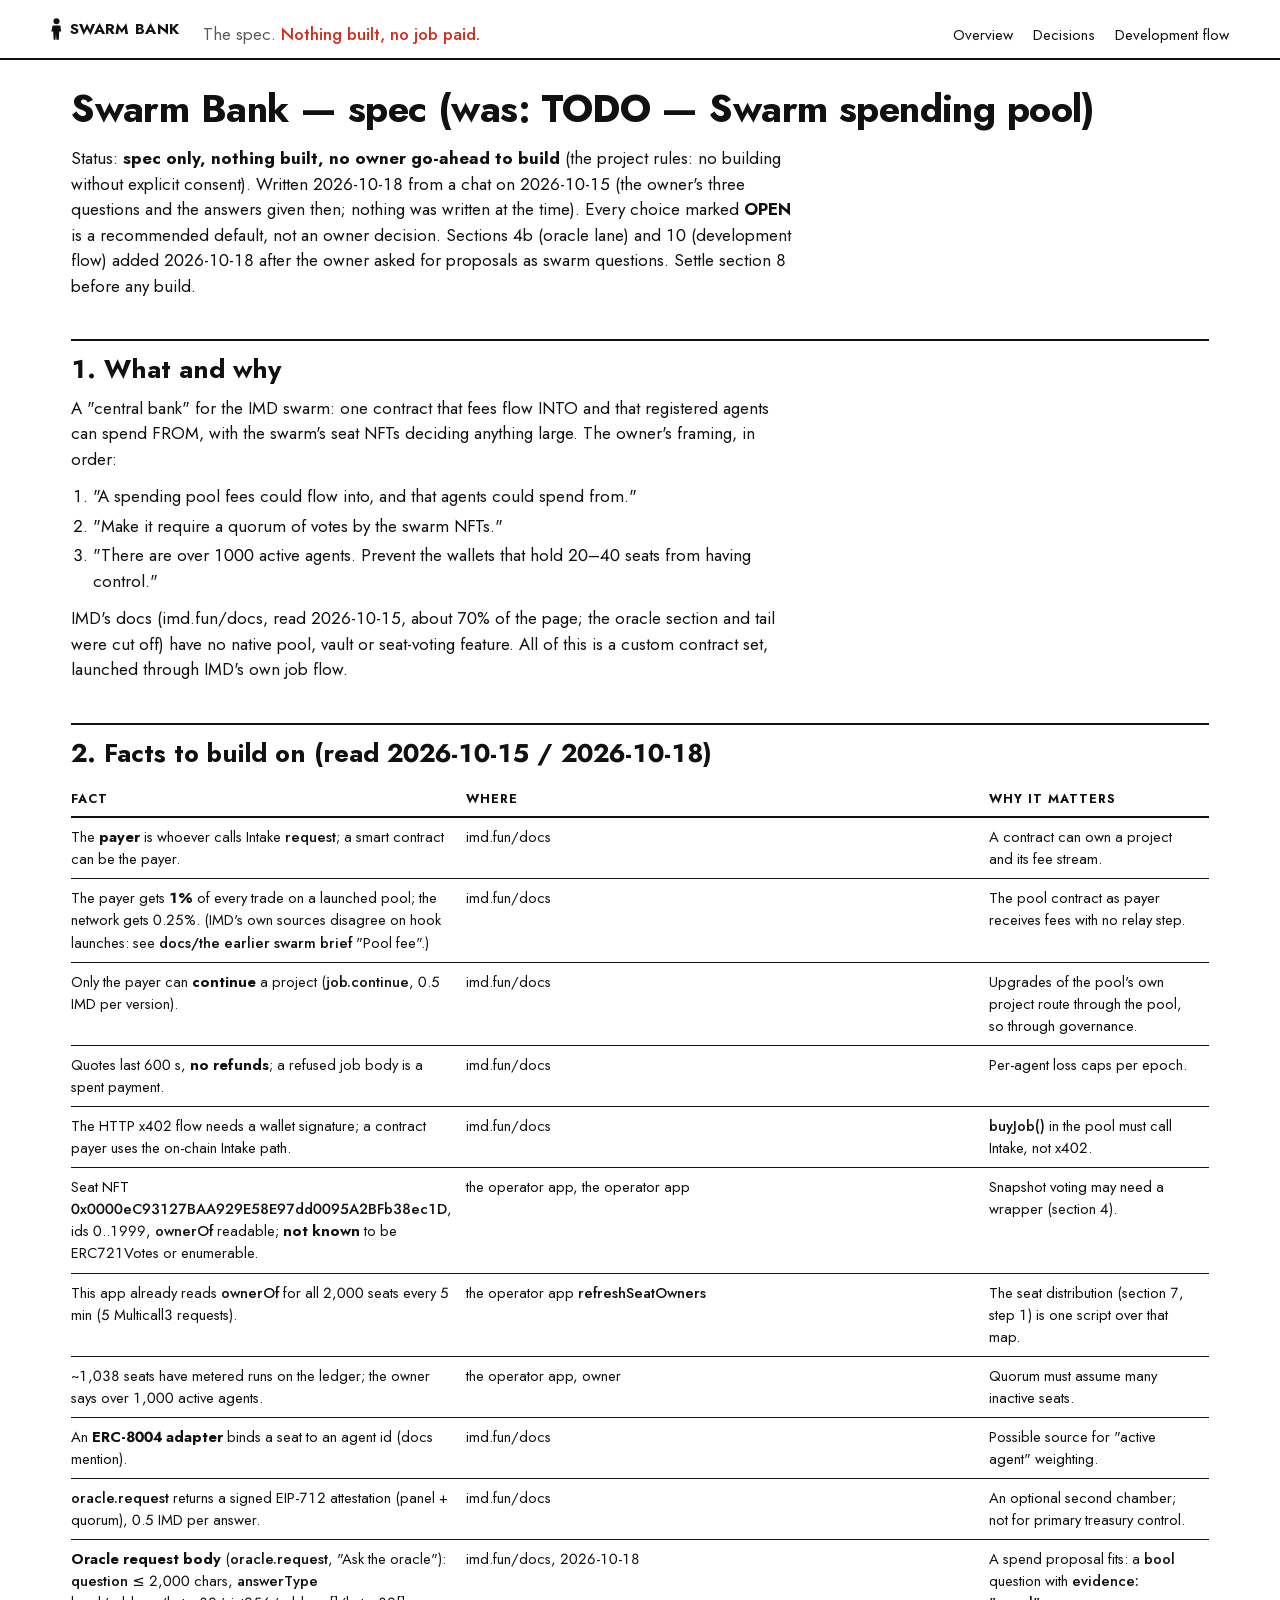
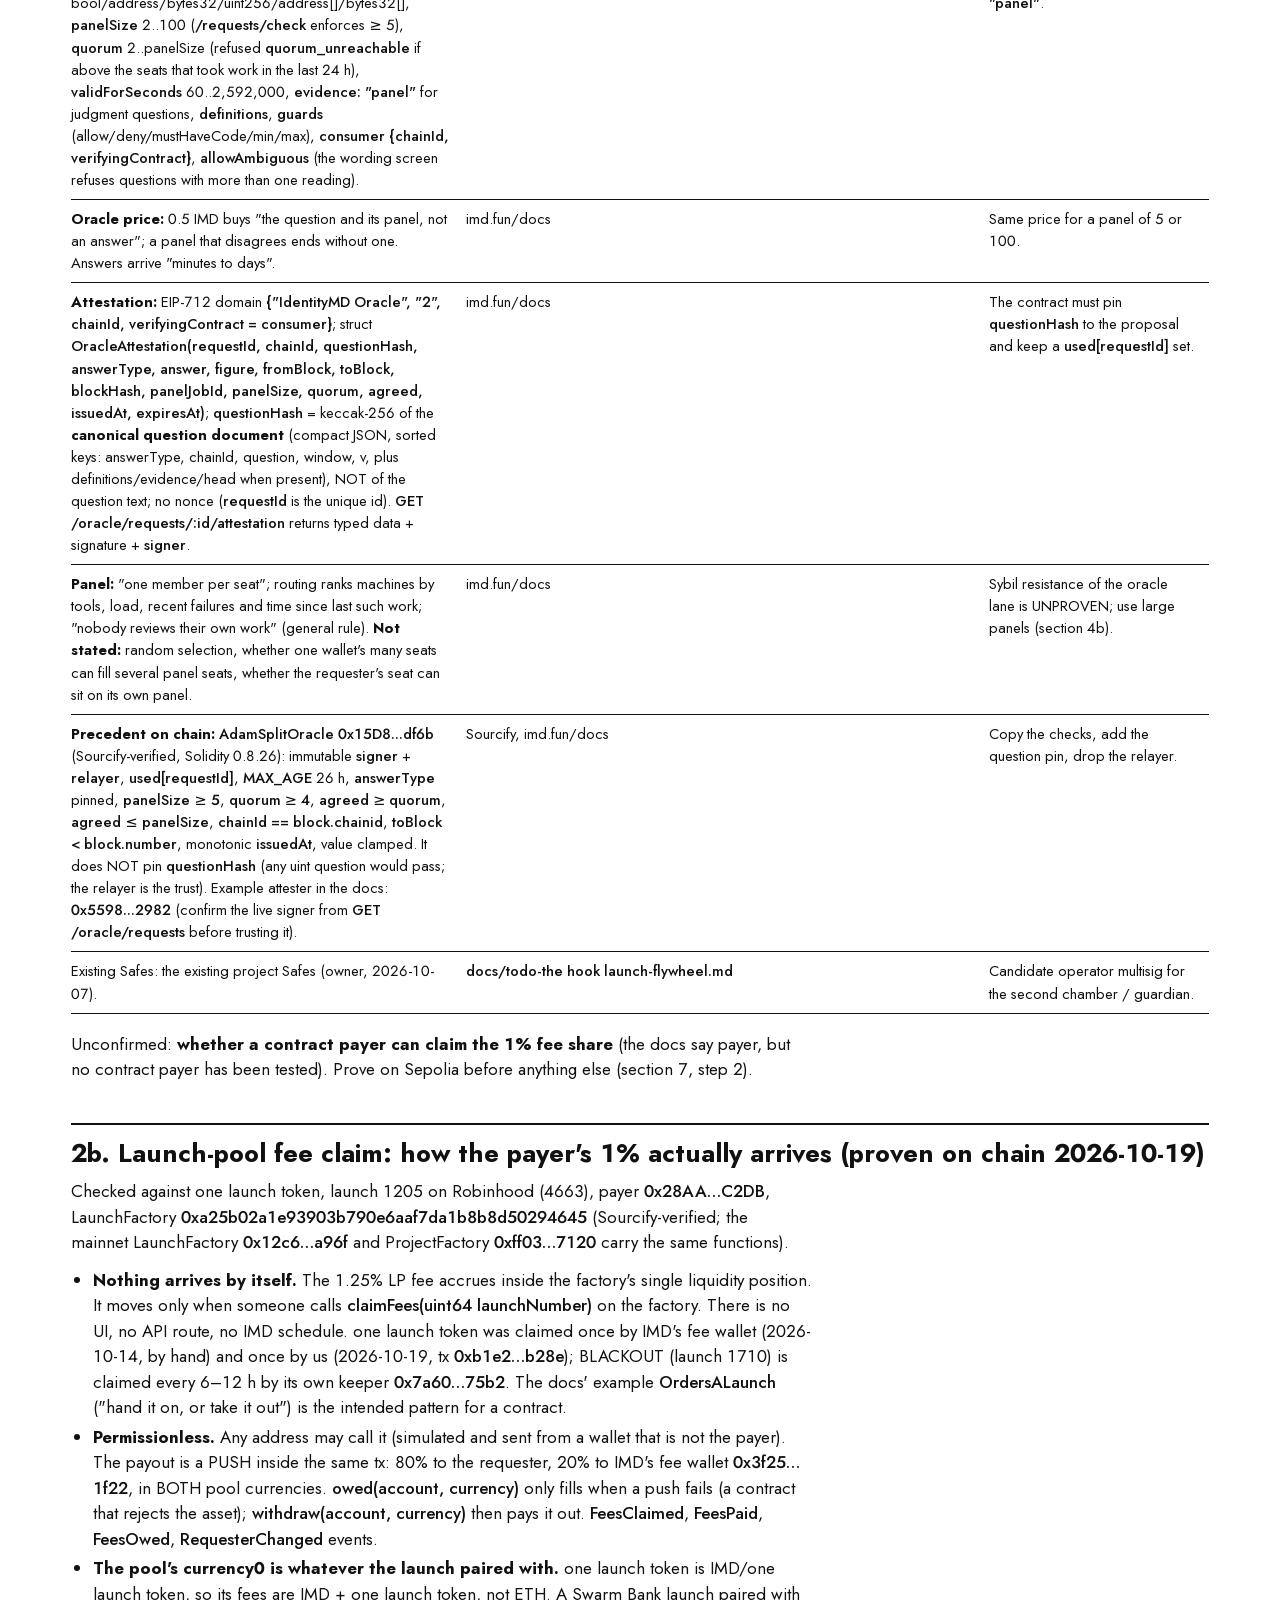
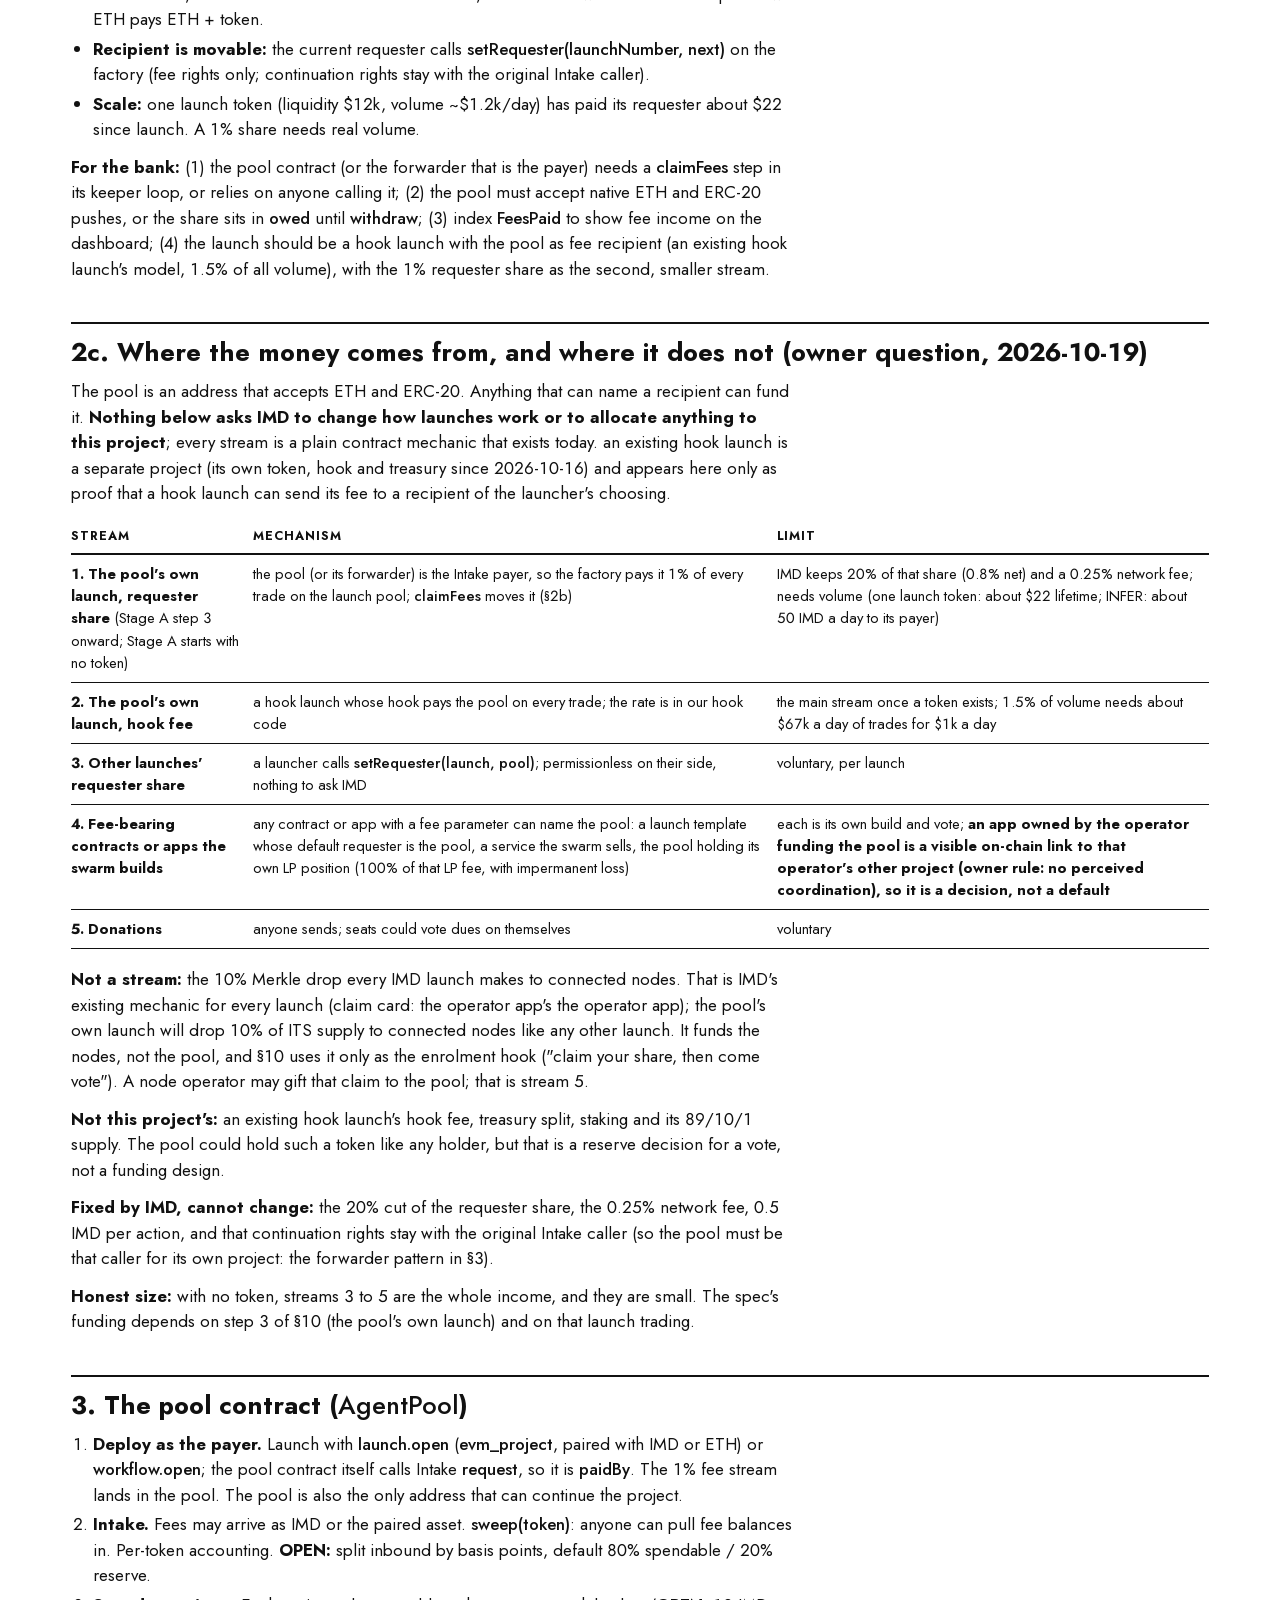
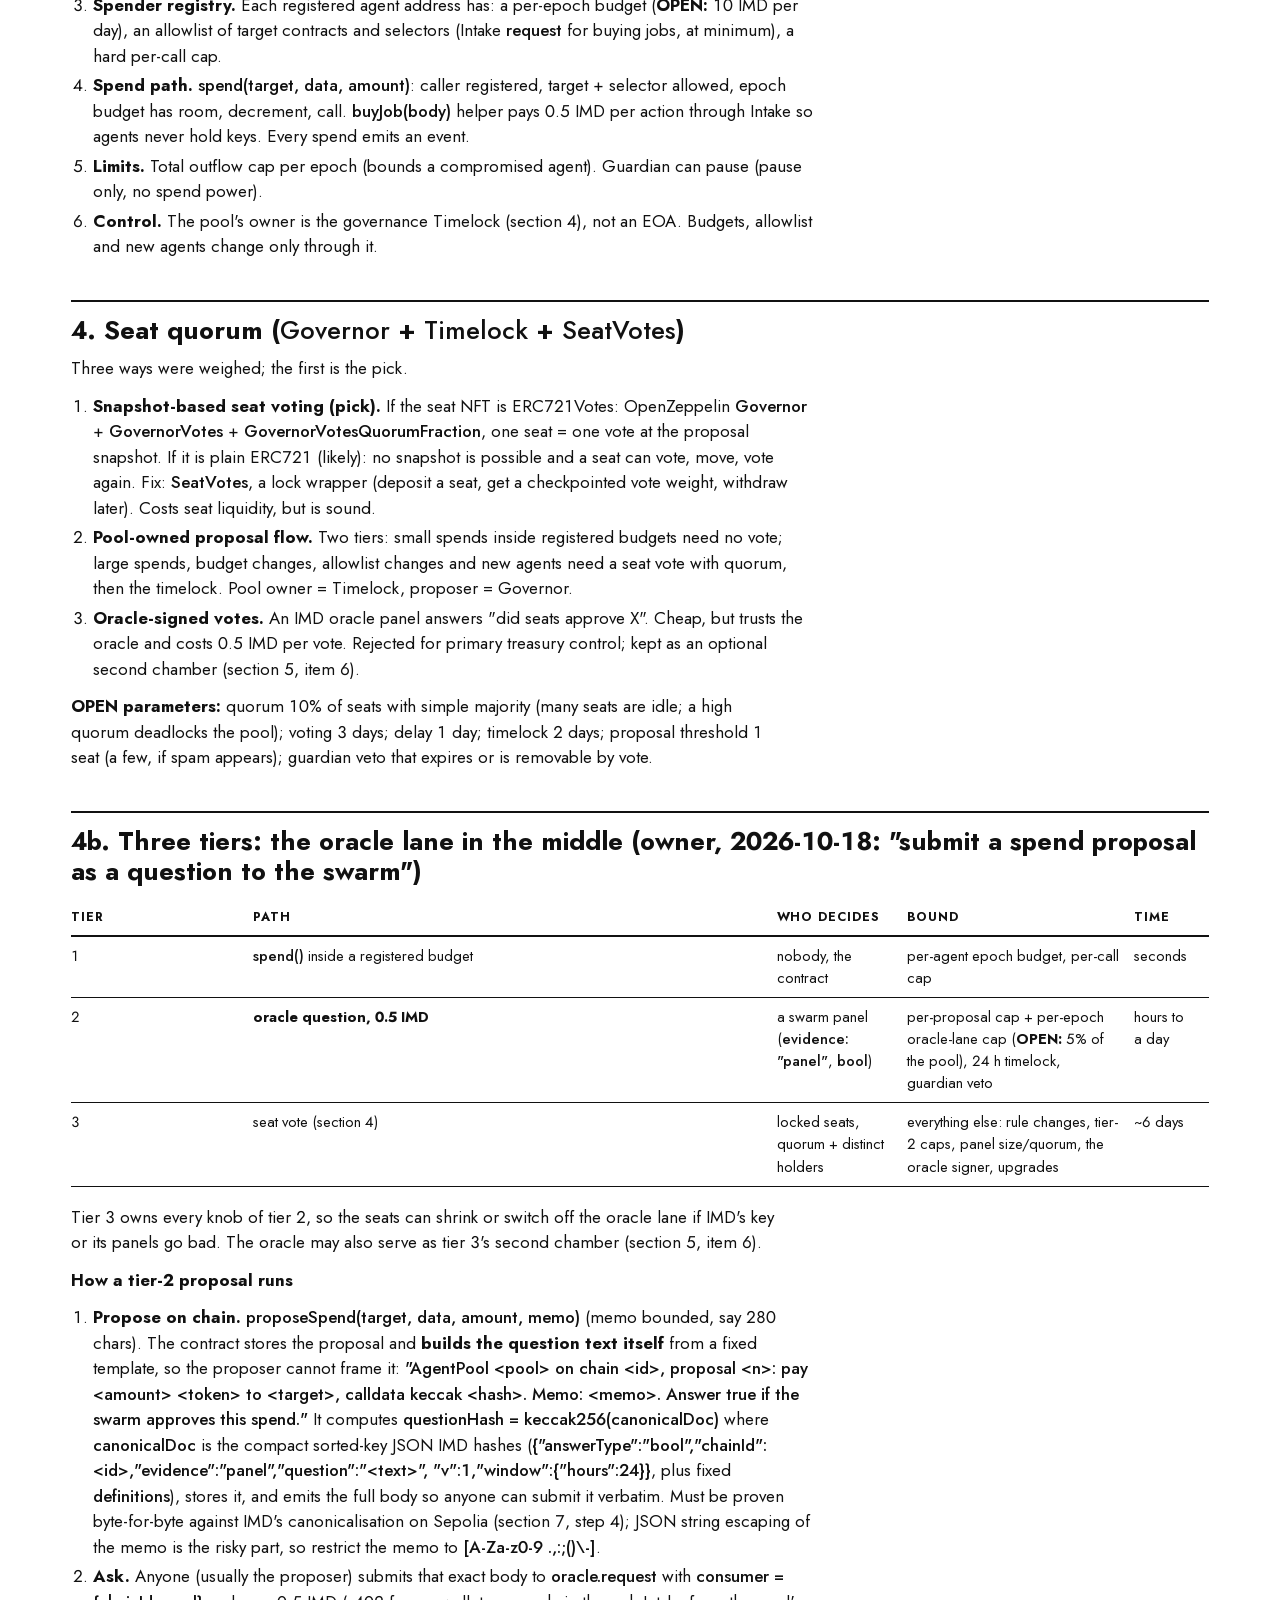
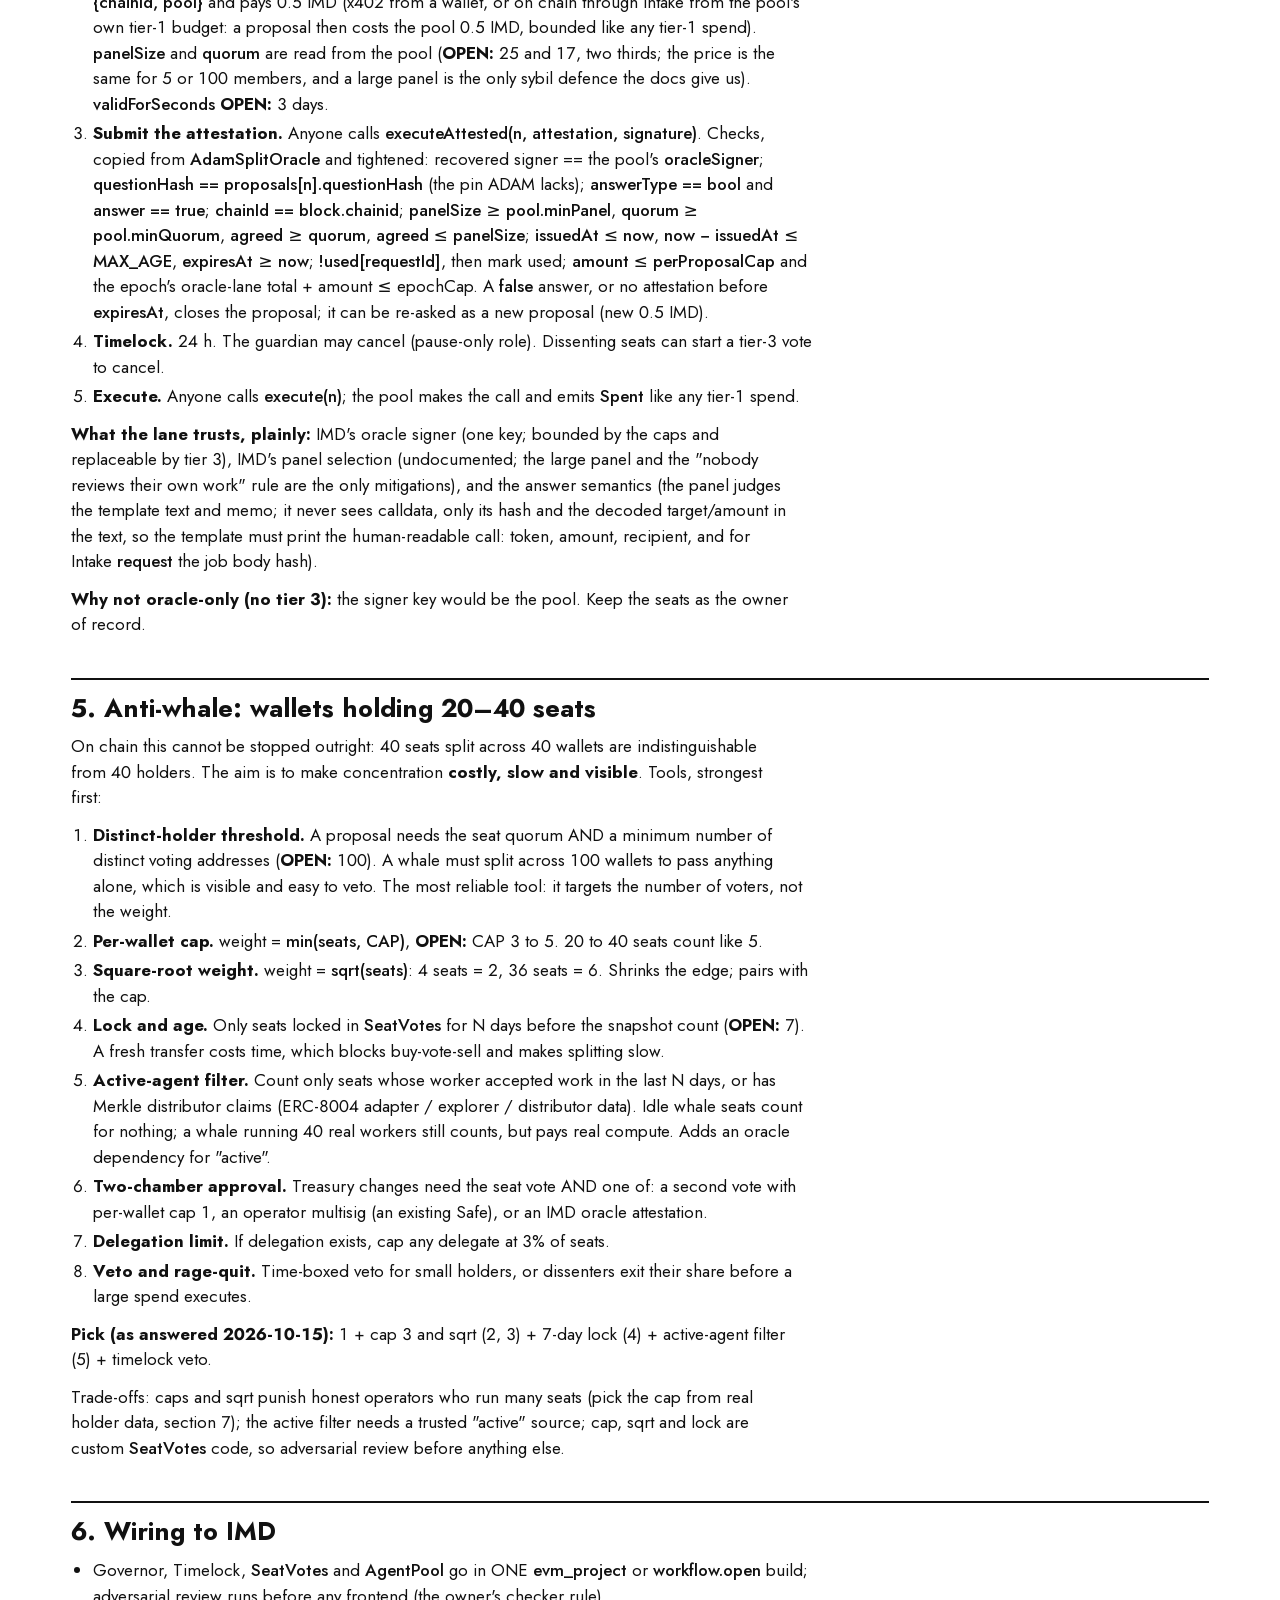
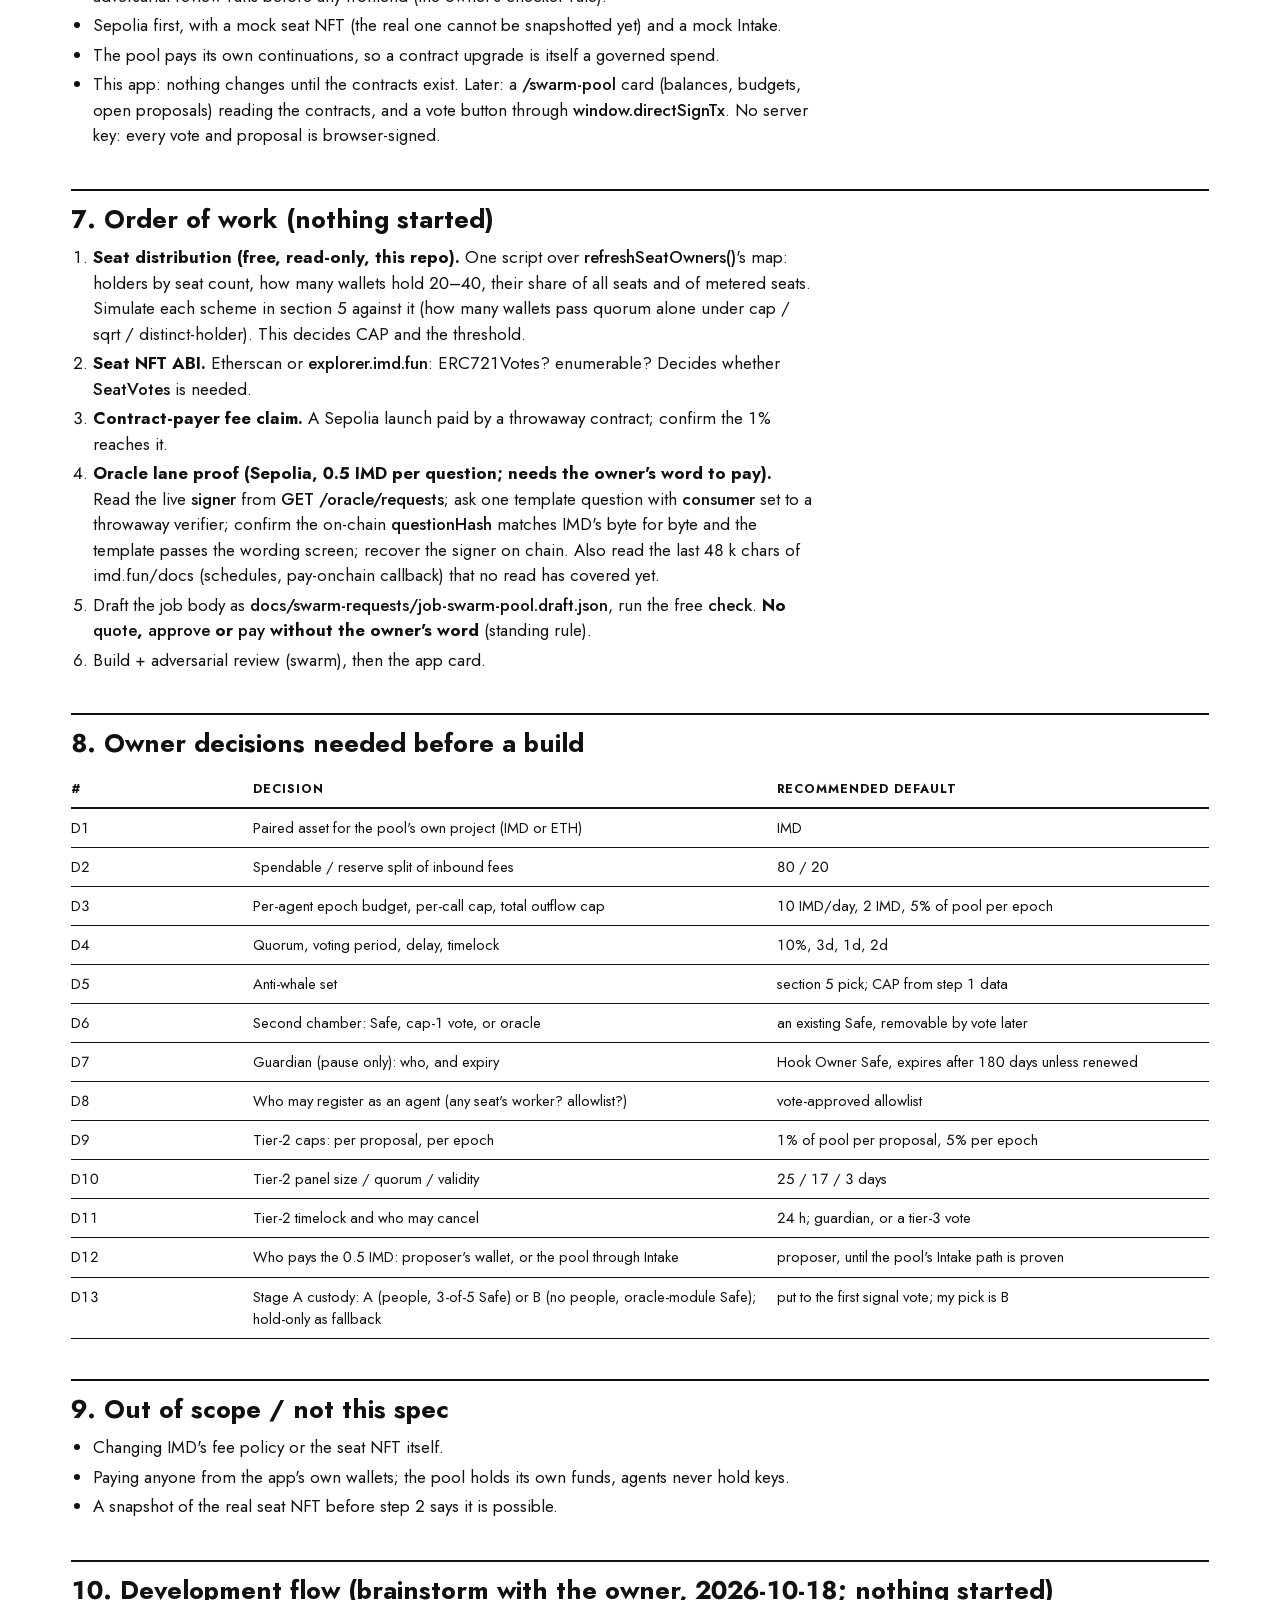
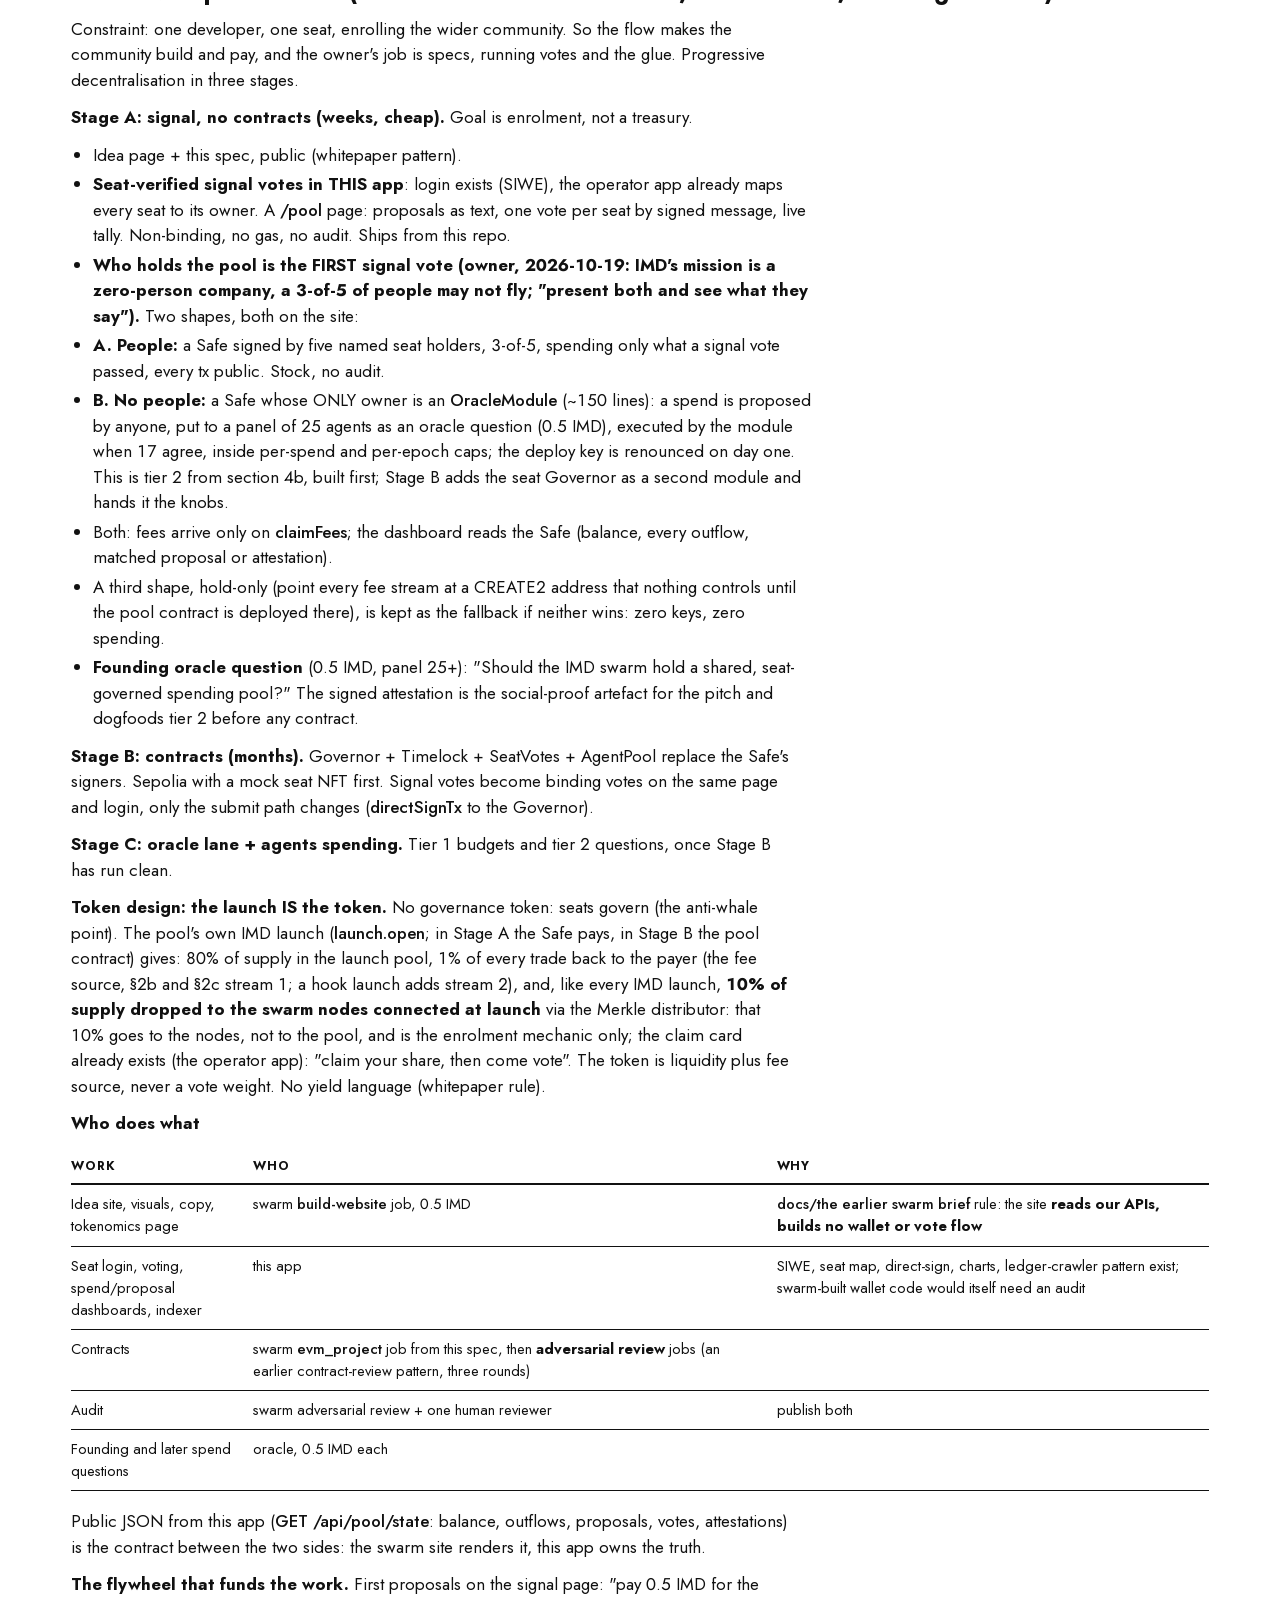
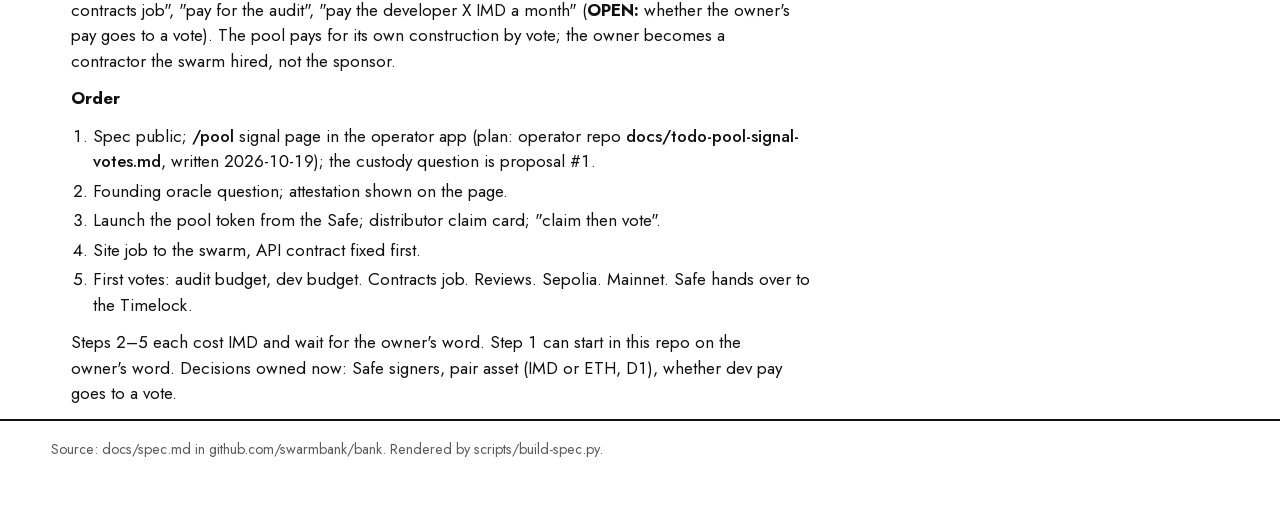
==== commit c97d7bb0: "Spec: where the money comes from and where it does not; the 10% node drop is enrolment, not funding," ====
--- a/site/spec.html
+++ b/site/spec.html
@@ -4,5 +4,5 @@
 <link rel="stylesheet" href="styles.css"><link rel="stylesheet" href="spec.css"></head>
 <body><header class="mast"><a class="wordmark" href="index.html"><svg class="wm-fig" viewBox="0 0 20 40" aria-hidden="true"><circle cx="10" cy="6" r="5.5"/><path d="M3 13.5h14l1.5 11h-3.5l-0.8 15h-4.4l-0.8-10-0.8 10H4.8L4 24.5H0.5z"/></svg><span>Swarm Bank</span></a>
 <p class="mast-line">The spec. <em>Nothing built, no job paid.</em></p><nav class="mast-nav" aria-label="Site"><a href="index.html">Overview</a><a href="#8-owner-decisions-needed-before-a-build">Decisions</a><a href="#10-development-flow-brainstorm-with-the-owner-2026-10-18-nothing-started">Development flow</a></nav></header>
-<main class="spec"><h1 id="swarm-bank-spec-was-todo-swarm-spending-pool">Swarm Bank — spec (was: TODO — Swarm spending pool)</h1><p>Status: <b>spec only, nothing built, no owner go-ahead to build</b> (the project rules: no building without explicit consent). Written 2026-10-18 from a chat on 2026-10-15 (the owner's three questions and the answers given then; nothing was written at the time). Every choice marked <b>OPEN</b> is a recommended default, not an owner decision. Sections 4b (oracle lane) and 10 (development flow) added 2026-10-18 after the owner asked for proposals as swarm questions. Settle section 8 before any build.</p><h2 id="1-what-and-why">1. What and why</h2><p>A "central bank" for the IMD swarm: one contract that fees flow INTO and that registered agents can spend FROM, with the swarm's seat NFTs deciding anything large. The owner's framing, in order:</p><ol><li>"A spending pool fees could flow into, and that agents could spend from."</li><li>"Make it require a quorum of votes by the swarm NFTs."</li><li>"There are over 1000 active agents. Prevent the wallets that hold 20–40 seats from having control."</li></ol><p>IMD's docs (imd.fun/docs, read 2026-10-15, about 70% of the page; the oracle section and tail were cut off) have no native pool, vault or seat-voting feature. All of this is a custom contract set, launched through IMD's own job flow.</p><h2 id="2-facts-to-build-on-read-2026-10-15-2026-10-18">2. Facts to build on (read 2026-10-15 / 2026-10-18)</h2><table><thead><tr><th>Fact</th><th>Where</th><th>Why it matters</th></tr></thead><tbody><tr><td>The <b>payer</b> is whoever calls Intake <code>request</code>; a smart contract can be the payer.</td><td>imd.fun/docs</td><td>A contract can own a project and its fee stream.</td></tr><tr><td>The payer gets <b>1%</b> of every trade on a launched pool; the network gets 0.25%. (IMD's own sources disagree on hook launches: see <code>docs/the earlier swarm brief</code> "Pool fee".)</td><td>imd.fun/docs</td><td>The pool contract as payer receives fees with no relay step.</td></tr><tr><td>Only the payer can <b>continue</b> a project (<code>job.continue</code>, 0.5 IMD per version).</td><td>imd.fun/docs</td><td>Upgrades of the pool's own project route through the pool, so through governance.</td></tr><tr><td>Quotes last 600 s, <b>no refunds</b>; a refused job body is a spent payment.</td><td>imd.fun/docs</td><td>Per-agent loss caps per epoch.</td></tr><tr><td>The HTTP x402 flow needs a wallet signature; a contract payer uses the on-chain Intake path.</td><td>imd.fun/docs</td><td><code>buyJob()</code> in the pool must call Intake, not x402.</td></tr><tr><td>Seat NFT <code>0x0000eC93127BAA929E58E97dd0095A2BFb38ec1D</code>, ids 0..1999, <code>ownerOf</code> readable; <b>not known</b> to be ERC721Votes or enumerable.</td><td>the operator app, the operator app</td><td>Snapshot voting may need a wrapper (section 4).</td></tr><tr><td>This app already reads <code>ownerOf</code> for all 2,000 seats every 5 min (5 Multicall3 requests).</td><td>the operator app <code>refreshSeatOwners</code></td><td>The seat distribution (section 7, step 1) is one script over that map.</td></tr><tr><td>~1,038 seats have metered runs on the ledger; the owner says over 1,000 active agents.</td><td>the operator app, owner</td><td>Quorum must assume many inactive seats.</td></tr><tr><td>An <b>ERC-8004 adapter</b> binds a seat to an agent id (docs mention).</td><td>imd.fun/docs</td><td>Possible source for "active agent" weighting.</td></tr><tr><td><code>oracle.request</code> returns a signed EIP-712 attestation (panel + quorum), 0.5 IMD per answer.</td><td>imd.fun/docs</td><td>An optional second chamber; not for primary treasury control.</td></tr><tr><td><b>Oracle request body</b> (<code>oracle.request</code>, "Ask the oracle"): <code>question</code> ≤ 2,000 chars, <code>answerType</code> bool/address/bytes32/uint256/address[]/bytes32[], <code>panelSize</code> 2..100 (<code>/requests/check</code> enforces ≥ 5), <code>quorum</code> 2..panelSize (refused <code>quorum_unreachable</code> if above the seats that took work in the last 24 h), <code>validForSeconds</code> 60..2,592,000, <code>evidence: "panel"</code> for judgment questions, <code>definitions</code>, <code>guards</code> (allow/deny/mustHaveCode/min/max), <code>consumer {chainId, verifyingContract}</code>, <code>allowAmbiguous</code> (the wording screen refuses questions with more than one reading).</td><td>imd.fun/docs, 2026-10-18</td><td>A spend proposal fits: a <code>bool</code> question with <code>evidence: "panel"</code>.</td></tr><tr><td><b>Oracle price:</b> 0.5 IMD buys "the question and its panel, not an answer"; a panel that disagrees ends without one. Answers arrive "minutes to days".</td><td>imd.fun/docs</td><td>Same price for a panel of 5 or 100.</td></tr><tr><td><b>Attestation:</b> EIP-712 domain <code>{"IdentityMD Oracle", "2", chainId, verifyingContract = consumer}</code>; struct <code>OracleAttestation(requestId, chainId, questionHash, answerType, answer, figure, fromBlock, toBlock, blockHash, panelJobId, panelSize, quorum, agreed, issuedAt, expiresAt)</code>; <code>questionHash</code> = keccak-256 of the <b>canonical question document</b> (compact JSON, sorted keys: answerType, chainId, question, window, v, plus definitions/evidence/head when present), NOT of the question text; no nonce (<code>requestId</code> is the unique id). <code>GET /oracle/requests/:id/attestation</code> returns typed data + signature + <code>signer</code>.</td><td>imd.fun/docs</td><td>The contract must pin <code>questionHash</code> to the proposal and keep a <code>used[requestId]</code> set.</td></tr><tr><td><b>Panel:</b> "one member per seat"; routing ranks machines by tools, load, recent failures and time since last such work; "nobody reviews their own work" (general rule). <b>Not stated:</b> random selection, whether one wallet's many seats can fill several panel seats, whether the requester's seat can sit on its own panel.</td><td>imd.fun/docs</td><td>Sybil resistance of the oracle lane is UNPROVEN; use large panels (section 4b).</td></tr><tr><td><b>Precedent on chain:</b> <code>AdamSplitOracle</code> <code>0x15D8…df6b</code> (Sourcify-verified, Solidity 0.8.26): immutable <code>signer</code> + <code>relayer</code>, <code>used[requestId]</code>, <code>MAX_AGE</code> 26 h, <code>answerType</code> pinned, <code>panelSize ≥ 5</code>, <code>quorum ≥ 4</code>, <code>agreed ≥ quorum</code>, <code>agreed ≤ panelSize</code>, <code>chainId == block.chainid</code>, <code>toBlock &lt; block.number</code>, monotonic <code>issuedAt</code>, value clamped. It does NOT pin <code>questionHash</code> (any uint question would pass; the relayer is the trust). Example attester in the docs: <code>0x5598…2982</code> (confirm the live signer from <code>GET /oracle/requests</code> before trusting it).</td><td>Sourcify, imd.fun/docs</td><td>Copy the checks, add the question pin, drop the relayer.</td></tr><tr><td>Existing Safes: the existing project Safes (owner, 2026-10-07).</td><td><code>docs/todo-the hook launch-flywheel.md</code></td><td>Candidate operator multisig for the second chamber / guardian.</td></tr></tbody></table><p>Unconfirmed: <b>whether a contract payer can claim the 1% fee share</b> (the docs say payer, but no contract payer has been tested). Prove on Sepolia before anything else (section 7, step 2).</p><h2 id="2b-launch-pool-fee-claim-how-the-payer-s-1-actually-arrives-proven-on-chain-2026-10-19">2b. Launch-pool fee claim: how the payer's 1% actually arrives (proven on chain 2026-10-19)</h2><p>Checked against one launch token, launch 1205 on Robinhood (4663), payer <code>0x28AA…C2DB</code>, LaunchFactory <code>0xa25b02a1e93903b790e6aaf7da1b8b8d50294645</code> (Sourcify-verified; the mainnet LaunchFactory <code>0x12c6…a96f</code> and ProjectFactory <code>0xff03…7120</code> carry the same functions).</p><ul><li><b>Nothing arrives by itself.</b> The 1.25% LP fee accrues inside the factory's single liquidity position. It moves only when someone calls <code>claimFees(uint64 launchNumber)</code> on the factory. There is no UI, no API route, no IMD schedule. one launch token was claimed once by IMD's fee wallet (2026-10-14, by hand) and once by us (2026-10-19, tx <code>0xb1e2…b28e</code>); BLACKOUT (launch 1710) is claimed every 6–12 h by its own keeper <code>0x7a60…75b2</code>. The docs' example <code>OrdersALaunch</code> ("hand it on, or take it out") is the intended pattern for a contract.</li><li><b>Permissionless.</b> Any address may call it (simulated and sent from a wallet that is not the payer). The payout is a PUSH inside the same tx: 80% to the requester, 20% to IMD's fee wallet <code>0x3f25…1f22</code>, in BOTH pool currencies. <code>owed(account, currency)</code> only fills when a push fails (a contract that rejects the asset); <code>withdraw(account, currency)</code> then pays it out. <code>FeesClaimed</code>, <code>FeesPaid</code>, <code>FeesOwed</code>, <code>RequesterChanged</code> events.</li><li><b>The pool's currency0 is whatever the launch paired with.</b> one launch token is IMD/one launch token, so its fees are IMD + one launch token, not ETH. A Swarm Bank launch paired with ETH pays ETH + token.</li><li><b>Recipient is movable:</b> the current requester calls <code>setRequester(launchNumber, next)</code> on the factory (fee rights only; continuation rights stay with the original Intake caller).</li><li><b>Scale:</b> one launch token (liquidity $12k, volume ~$1.2k/day) has paid its requester about $22 since launch. A 1% share needs real volume.</li></ul><p><b>For the bank:</b> (1) the pool contract (or the forwarder that is the payer) needs a <code>claimFees</code> step in its keeper loop, or relies on anyone calling it; (2) the pool must accept native ETH and ERC-20 pushes, or the share sits in <code>owed</code> until <code>withdraw</code>; (3) index <code>FeesPaid</code> to show fee income on the dashboard; (4) the launch should be a hook launch with the pool as fee recipient (an existing hook launch's model, 1.5% of all volume), with the 1% requester share as the second, smaller stream.</p><h2 id="3-the-pool-contract-agentpool">3. The pool contract (<code>AgentPool</code>)</h2><ol><li><b>Deploy as the payer.</b> Launch with <code>launch.open</code> (<code>evm_project</code>, paired with IMD or ETH) or <code>workflow.open</code>; the pool contract itself calls Intake <code>request</code>, so it is <code>paidBy</code>. The 1% fee stream lands in the pool. The pool is also the only address that can continue the project.</li><li><b>Intake.</b> Fees may arrive as IMD or the paired asset. <code>sweep(token)</code>: anyone can pull fee balances in. Per-token accounting. <b>OPEN:</b> split inbound by basis points, default 80% spendable / 20% reserve.</li><li><b>Spender registry.</b> Each registered agent address has: a per-epoch budget (<b>OPEN:</b> 10 IMD per day), an allowlist of target contracts and selectors (Intake <code>request</code> for buying jobs, at minimum), a hard per-call cap.</li><li><b>Spend path.</b> <code>spend(target, data, amount)</code>: caller registered, target + selector allowed, epoch budget has room, decrement, call. <code>buyJob(body)</code> helper pays 0.5 IMD per action through Intake so agents never hold keys. Every spend emits an event.</li><li><b>Limits.</b> Total outflow cap per epoch (bounds a compromised agent). Guardian can pause (pause only, no spend power).</li><li><b>Control.</b> The pool's owner is the governance Timelock (section 4), not an EOA. Budgets, allowlist and new agents change only through it.</li></ol><h2 id="4-seat-quorum-governor-timelock-seatvotes">4. Seat quorum (<code>Governor</code> + <code>Timelock</code> + <code>SeatVotes</code>)</h2><p>Three ways were weighed; the first is the pick.</p><ol><li><b>Snapshot-based seat voting (pick).</b> If the seat NFT is ERC721Votes: OpenZeppelin <code>Governor</code> + <code>GovernorVotes</code> + <code>GovernorVotesQuorumFraction</code>, one seat = one vote at the proposal snapshot. If it is plain ERC721 (likely): no snapshot is possible and a seat can vote, move, vote again. Fix: <code>SeatVotes</code>, a lock wrapper (deposit a seat, get a checkpointed vote weight, withdraw later). Costs seat liquidity, but is sound.</li><li><b>Pool-owned proposal flow.</b> Two tiers: small spends inside registered budgets need no vote; large spends, budget changes, allowlist changes and new agents need a seat vote with quorum, then the timelock. Pool owner = Timelock, proposer = Governor.</li><li><b>Oracle-signed votes.</b> An IMD oracle panel answers "did seats approve X". Cheap, but trusts the oracle and costs 0.5 IMD per vote. Rejected for primary treasury control; kept as an optional second chamber (section 5, item 6).</li></ol><p><b>OPEN parameters:</b> quorum 10% of seats with simple majority (many seats are idle; a high quorum deadlocks the pool); voting 3 days; delay 1 day; timelock 2 days; proposal threshold 1 seat (a few, if spam appears); guardian veto that expires or is removable by vote.</p><h2 id="4b-three-tiers-the-oracle-lane-in-the-middle-owner-2026-10-18-submit-a-spend-proposal-as-a-question-to-the-swarm">4b. Three tiers: the oracle lane in the middle (owner, 2026-10-18: "submit a spend proposal as a question to the swarm")</h2><table><thead><tr><th>Tier</th><th>Path</th><th>Who decides</th><th>Bound</th><th>Time</th></tr></thead><tbody><tr><td>1</td><td><code>spend()</code> inside a registered budget</td><td>nobody, the contract</td><td>per-agent epoch budget, per-call cap</td><td>seconds</td></tr><tr><td>2</td><td><b>oracle question, 0.5 IMD</b></td><td>a swarm panel (<code>evidence: "panel"</code>, <code>bool</code>)</td><td>per-proposal cap + per-epoch oracle-lane cap (<b>OPEN:</b> 5% of the pool), 24 h timelock, guardian veto</td><td>hours to a day</td></tr><tr><td>3</td><td>seat vote (section 4)</td><td>locked seats, quorum + distinct holders</td><td>everything else: rule changes, tier-2 caps, panel size/quorum, the oracle signer, upgrades</td><td>~6 days</td></tr></tbody></table><p>Tier 3 owns every knob of tier 2, so the seats can shrink or switch off the oracle lane if IMD's key or its panels go bad. The oracle may also serve as tier 3's second chamber (section 5, item 6).</p><p><b>How a tier-2 proposal runs</b></p><ol><li><b>Propose on chain.</b> <code>proposeSpend(target, data, amount, memo)</code> (memo bounded, say 280 chars). The contract stores the proposal and <b>builds the question text itself</b> from a fixed template, so the proposer cannot frame it: <code>"AgentPool &lt;pool&gt; on chain &lt;id&gt;, proposal &lt;n&gt;: pay &lt;amount&gt; &lt;token&gt; to &lt;target&gt;, calldata keccak &lt;hash&gt;. Memo: &lt;memo&gt;. Answer true if the swarm approves this spend."</code> It computes <code>questionHash = keccak256(canonicalDoc)</code> where <code>canonicalDoc</code> is the compact sorted-key JSON IMD hashes (<code>{"answerType":"bool","chainId":&lt;id&gt;,"evidence":"panel","question":"&lt;text&gt;", "v":1,"window":{"hours":24}}</code>, plus fixed <code>definitions</code>), stores it, and emits the full body so anyone can submit it verbatim. Must be proven byte-for-byte against IMD's canonicalisation on Sepolia (section 7, step 4); JSON string escaping of the memo is the risky part, so restrict the memo to <code>[A-Za-z0-9 .,:;()\-]</code>.</li><li><b>Ask.</b> Anyone (usually the proposer) submits that exact body to <code>oracle.request</code> with <code>consumer = {chainId, pool}</code> and pays 0.5 IMD (x402 from a wallet, or on chain through Intake from the pool's own tier-1 budget: a proposal then costs the pool 0.5 IMD, bounded like any tier-1 spend). <code>panelSize</code> and <code>quorum</code> are read from the pool (<b>OPEN:</b> 25 and 17, two thirds; the price is the same for 5 or 100 members, and a large panel is the only sybil defence the docs give us). <code>validForSeconds</code> <b>OPEN:</b> 3 days.</li><li><b>Submit the attestation.</b> Anyone calls <code>executeAttested(n, attestation, signature)</code>. Checks, copied from <code>AdamSplitOracle</code> and tightened: recovered signer == the pool's <code>oracleSigner</code>; <code>questionHash == proposals[n].questionHash</code> (the pin ADAM lacks); <code>answerType == bool</code> and <code>answer == true</code>; <code>chainId == block.chainid</code>; <code>panelSize ≥ pool.minPanel</code>, <code>quorum ≥ pool.minQuorum</code>, <code>agreed ≥ quorum</code>, <code>agreed ≤ panelSize</code>; <code>issuedAt ≤ now</code>, <code>now − issuedAt ≤ MAX_AGE</code>, <code>expiresAt ≥ now</code>; <code>!used[requestId]</code>, then mark used; <code>amount ≤ perProposalCap</code> and the epoch's oracle-lane total + amount ≤ epochCap. A <code>false</code> answer, or no attestation before <code>expiresAt</code>, closes the proposal; it can be re-asked as a new proposal (new 0.5 IMD).</li><li><b>Timelock.</b> 24 h. The guardian may cancel (pause-only role). Dissenting seats can start a tier-3 vote to cancel.</li><li><b>Execute.</b> Anyone calls <code>execute(n)</code>; the pool makes the call and emits <code>Spent</code> like any tier-1 spend.</li></ol><p><b>What the lane trusts, plainly:</b> IMD's oracle signer (one key; bounded by the caps and replaceable by tier 3), IMD's panel selection (undocumented; the large panel and the "nobody reviews their own work" rule are the only mitigations), and the answer semantics (the panel judges the template text and memo; it never sees calldata, only its hash and the decoded target/amount in the text, so the template must print the human-readable call: token, amount, recipient, and for Intake <code>request</code> the job body hash).</p><p><b>Why not oracle-only (no tier 3):</b> the signer key would be the pool. Keep the seats as the owner of record.</p><h2 id="5-anti-whale-wallets-holding-20-40-seats">5. Anti-whale: wallets holding 20–40 seats</h2><p>On chain this cannot be stopped outright: 40 seats split across 40 wallets are indistinguishable from 40 holders. The aim is to make concentration <b>costly, slow and visible</b>. Tools, strongest first:</p><ol><li><b>Distinct-holder threshold.</b> A proposal needs the seat quorum AND a minimum number of distinct voting addresses (<b>OPEN:</b> 100). A whale must split across 100 wallets to pass anything alone, which is visible and easy to veto. The most reliable tool: it targets the number of voters, not the weight.</li><li><b>Per-wallet cap.</b> weight = <code>min(seats, CAP)</code>, <b>OPEN:</b> CAP 3 to 5. 20 to 40 seats count like 5.</li><li><b>Square-root weight.</b> weight = <code>sqrt(seats)</code>: 4 seats = 2, 36 seats = 6. Shrinks the edge; pairs with the cap.</li><li><b>Lock and age.</b> Only seats locked in <code>SeatVotes</code> for N days before the snapshot count (<b>OPEN:</b> 7). A fresh transfer costs time, which blocks buy-vote-sell and makes splitting slow.</li><li><b>Active-agent filter.</b> Count only seats whose worker accepted work in the last N days, or has Merkle distributor claims (ERC-8004 adapter / explorer / distributor data). Idle whale seats count for nothing; a whale running 40 real workers still counts, but pays real compute. Adds an oracle dependency for "active".</li><li><b>Two-chamber approval.</b> Treasury changes need the seat vote AND one of: a second vote with per-wallet cap 1, an operator multisig (an existing Safe), or an IMD oracle attestation.</li><li><b>Delegation limit.</b> If delegation exists, cap any delegate at 3% of seats.</li><li><b>Veto and rage-quit.</b> Time-boxed veto for small holders, or dissenters exit their share before a large spend executes.</li></ol><p><b>Pick (as answered 2026-10-15):</b> 1 + cap 3 and sqrt (2, 3) + 7-day lock (4) + active-agent filter (5) + timelock veto.</p><p>Trade-offs: caps and sqrt punish honest operators who run many seats (pick the cap from real holder data, section 7); the active filter needs a trusted "active" source; cap, sqrt and lock are custom <code>SeatVotes</code> code, so adversarial review before anything else.</p><h2 id="6-wiring-to-imd">6. Wiring to IMD</h2><ul><li>Governor, Timelock, <code>SeatVotes</code> and <code>AgentPool</code> go in ONE <code>evm_project</code> or <code>workflow.open</code> build; adversarial review runs before any frontend (the owner's checker rule).</li><li>Sepolia first, with a mock seat NFT (the real one cannot be snapshotted yet) and a mock Intake.</li><li>The pool pays its own continuations, so a contract upgrade is itself a governed spend.</li><li>This app: nothing changes until the contracts exist. Later: a <code>/swarm-pool</code> card (balances, budgets, open proposals) reading the contracts, and a vote button through <code>window.directSignTx</code>. No server key: every vote and proposal is browser-signed.</li></ul><h2 id="7-order-of-work-nothing-started">7. Order of work (nothing started)</h2><ol><li><b>Seat distribution (free, read-only, this repo).</b> One script over <code>refreshSeatOwners()</code>'s map: holders by seat count, how many wallets hold 20–40, their share of all seats and of metered seats. Simulate each scheme in section 5 against it (how many wallets pass quorum alone under cap / sqrt / distinct-holder). This decides CAP and the threshold.</li><li><b>Seat NFT ABI.</b> Etherscan or <code>explorer.imd.fun</code>: ERC721Votes? enumerable? Decides whether <code>SeatVotes</code> is needed.</li><li><b>Contract-payer fee claim.</b> A Sepolia launch paid by a throwaway contract; confirm the 1% reaches it.</li><li><b>Oracle lane proof (Sepolia, 0.5 IMD per question; needs the owner's word to pay).</b> Read the live <code>signer</code> from <code>GET /oracle/requests</code>; ask one template question with <code>consumer</code> set to a throwaway verifier; confirm the on-chain <code>questionHash</code> matches IMD's byte for byte and the template passes the wording screen; recover the signer on chain. Also read the last 48 k chars of imd.fun/docs (schedules, pay-onchain callback) that no read has covered yet.</li><li>Draft the job body as <code>docs/swarm-requests/job-swarm-pool.draft.json</code>, run the free <code>check</code>. <b>No <code>quote</code>, <code>approve</code> or <code>pay</code> without the owner's word</b> (standing rule).</li><li>Build + adversarial review (swarm), then the app card.</li></ol><h2 id="8-owner-decisions-needed-before-a-build">8. Owner decisions needed before a build</h2><table><thead><tr><th>#</th><th>Decision</th><th>Recommended default</th></tr></thead><tbody><tr><td>D1</td><td>Paired asset for the pool's own project (IMD or ETH)</td><td>IMD</td></tr><tr><td>D2</td><td>Spendable / reserve split of inbound fees</td><td>80 / 20</td></tr><tr><td>D3</td><td>Per-agent epoch budget, per-call cap, total outflow cap</td><td>10 IMD/day, 2 IMD, 5% of pool per epoch</td></tr><tr><td>D4</td><td>Quorum, voting period, delay, timelock</td><td>10%, 3d, 1d, 2d</td></tr><tr><td>D5</td><td>Anti-whale set</td><td>section 5 pick; CAP from step 1 data</td></tr><tr><td>D6</td><td>Second chamber: Safe, cap-1 vote, or oracle</td><td>an existing Safe, removable by vote later</td></tr><tr><td>D7</td><td>Guardian (pause only): who, and expiry</td><td>Hook Owner Safe, expires after 180 days unless renewed</td></tr><tr><td>D8</td><td>Who may register as an agent (any seat's worker? allowlist?)</td><td>vote-approved allowlist</td></tr><tr><td>D9</td><td>Tier-2 caps: per proposal, per epoch</td><td>1% of pool per proposal, 5% per epoch</td></tr><tr><td>D10</td><td>Tier-2 panel size / quorum / validity</td><td>25 / 17 / 3 days</td></tr><tr><td>D11</td><td>Tier-2 timelock and who may cancel</td><td>24 h; guardian, or a tier-3 vote</td></tr><tr><td>D12</td><td>Who pays the 0.5 IMD: proposer's wallet, or the pool through Intake</td><td>proposer, until the pool's Intake path is proven</td></tr><tr><td>D13</td><td>Stage A custody: A (people, 3-of-5 Safe) or B (no people, oracle-module Safe); hold-only as fallback</td><td>put to the first signal vote; my pick is B</td></tr></tbody></table><h2 id="9-out-of-scope-not-this-spec">9. Out of scope / not this spec</h2><ul><li>Changing IMD's fee policy or the seat NFT itself.</li><li>Paying anyone from the app's own wallets; the pool holds its own funds, agents never hold keys.</li><li>A snapshot of the real seat NFT before step 2 says it is possible.</li></ul><h2 id="10-development-flow-brainstorm-with-the-owner-2026-10-18-nothing-started">10. Development flow (brainstorm with the owner, 2026-10-18; nothing started)</h2><p>Constraint: one developer, one seat, enrolling the wider community. So the flow makes the community build and pay, and the owner's job is specs, running votes and the glue. Progressive decentralisation in three stages.</p><p><b>Stage A: signal, no contracts (weeks, cheap).</b> Goal is enrolment, not a treasury.</p><ul><li>Idea page + this spec, public (whitepaper pattern).</li><li><b>Seat-verified signal votes in THIS app</b>: login exists (SIWE), the operator app already maps every seat to its owner. A <code>/pool</code> page: proposals as text, one vote per seat by signed message, live tally. Non-binding, no gas, no audit. Ships from this repo.</li><li><b>Who holds the pool is the FIRST signal vote (owner, 2026-10-19: IMD's mission is a zero-person company, a 3-of-5 of people may not fly; "present both and see what they say").</b> Two shapes, both on the site:</li><li><b>A. People:</b> a Safe signed by five named seat holders, 3-of-5, spending only what a signal vote passed, every tx public. Stock, no audit.</li><li><b>B. No people:</b> a Safe whose ONLY owner is an <code>OracleModule</code> (~150 lines): a spend is proposed by anyone, put to a panel of 25 agents as an oracle question (0.5 IMD), executed by the module when 17 agree, inside per-spend and per-epoch caps; the deploy key is renounced on day one. This is tier 2 from section 4b, built first; Stage B adds the seat Governor as a second module and hands it the knobs.</li><li>Both: fees arrive only on <code>claimFees</code>; the dashboard reads the Safe (balance, every outflow, matched proposal or attestation).</li><li>A third shape, hold-only (point every fee stream at a CREATE2 address that nothing controls until the pool contract is deployed there), is kept as the fallback if neither wins: zero keys, zero spending.</li><li><b>Founding oracle question</b> (0.5 IMD, panel 25+): "Should the IMD swarm hold a shared, seat-governed spending pool?" The signed attestation is the social-proof artefact for the pitch and dogfoods tier 2 before any contract.</li></ul><p><b>Stage B: contracts (months).</b> Governor + Timelock + SeatVotes + AgentPool replace the Safe's signers. Sepolia with a mock seat NFT first. Signal votes become binding votes on the same page and login, only the submit path changes (<code>directSignTx</code> to the Governor).</p><p><b>Stage C: oracle lane + agents spending.</b> Tier 1 budgets and tier 2 questions, once Stage B has run clean.</p><p><b>Token design: the launch IS the token.</b> No governance token: seats govern (the anti-whale point). The pool's own IMD launch (<code>launch.open</code>; in Stage A the Safe pays, in Stage B the pool contract) gives: 80% in the pool and 1% of every trade back to the treasury (the fee source); <b>10% to the swarm via the Merkle distributor</b>, every connected seat gets a slice: the enrolment mechanic, and the claim card already exists (the operator app): "claim your share, then come vote". The token is liquidity plus fee source, never a vote weight. No yield language (whitepaper rule).</p><p><b>Who does what</b></p><table><thead><tr><th>Work</th><th>Who</th><th>Why</th></tr></thead><tbody><tr><td>Idea site, visuals, copy, tokenomics page</td><td>swarm <code>build-website</code> job, 0.5 IMD</td><td><code>docs/the earlier swarm brief</code> rule: the site <b>reads our APIs, builds no wallet or vote flow</b></td></tr><tr><td>Seat login, voting, spend/proposal dashboards, indexer</td><td>this app</td><td>SIWE, seat map, direct-sign, charts, ledger-crawler pattern exist; swarm-built wallet code would itself need an audit</td></tr><tr><td>Contracts</td><td>swarm <code>evm_project</code> job from this spec, then <b>adversarial review</b> jobs (an earlier contract-review pattern, three rounds)</td><td></td></tr><tr><td>Audit</td><td>swarm adversarial review + one human reviewer</td><td>publish both</td></tr><tr><td>Founding and later spend questions</td><td>oracle, 0.5 IMD each</td><td></td></tr></tbody></table><p>Public JSON from this app (<code>GET /api/pool/state</code>: balance, outflows, proposals, votes, attestations) is the contract between the two sides: the swarm site renders it, this app owns the truth.</p><p><b>The flywheel that funds the work.</b> First proposals on the signal page: "pay 0.5 IMD for the contracts job", "pay for the audit", "pay the developer X IMD a month" (<b>OPEN:</b> whether the owner's pay goes to a vote). The pool pays for its own construction by vote; the owner becomes a contractor the swarm hired, not the sponsor.</p><p><b>Order</b></p><ol><li>Spec public; <code>/pool</code> signal page in this app; Safe with named seat holders.</li><li>Founding oracle question; attestation shown on the page.</li><li>Launch the pool token from the Safe; distributor claim card; "claim then vote".</li><li>Site job to the swarm, API contract fixed first.</li><li>First votes: audit budget, dev budget. Contracts job. Reviews. Sepolia. Mainnet. Safe hands over to the Timelock.</li></ol><p>Steps 2–5 each cost IMD and wait for the owner's word. Step 1 can start in this repo on the owner's word. Decisions owned now: Safe signers, pair asset (IMD or ETH, D1), whether dev pay goes to a vote.</p></main>
+<main class="spec"><h1 id="swarm-bank-spec-was-todo-swarm-spending-pool">Swarm Bank — spec (was: TODO — Swarm spending pool)</h1><p>Status: <b>spec only, nothing built, no owner go-ahead to build</b> (the project rules: no building without explicit consent). Written 2026-10-18 from a chat on 2026-10-15 (the owner's three questions and the answers given then; nothing was written at the time). Every choice marked <b>OPEN</b> is a recommended default, not an owner decision. Sections 4b (oracle lane) and 10 (development flow) added 2026-10-18 after the owner asked for proposals as swarm questions. Settle section 8 before any build.</p><h2 id="1-what-and-why">1. What and why</h2><p>A "central bank" for the IMD swarm: one contract that fees flow INTO and that registered agents can spend FROM, with the swarm's seat NFTs deciding anything large. The owner's framing, in order:</p><ol><li>"A spending pool fees could flow into, and that agents could spend from."</li><li>"Make it require a quorum of votes by the swarm NFTs."</li><li>"There are over 1000 active agents. Prevent the wallets that hold 20–40 seats from having control."</li></ol><p>IMD's docs (imd.fun/docs, read 2026-10-15, about 70% of the page; the oracle section and tail were cut off) have no native pool, vault or seat-voting feature. All of this is a custom contract set, launched through IMD's own job flow.</p><h2 id="2-facts-to-build-on-read-2026-10-15-2026-10-18">2. Facts to build on (read 2026-10-15 / 2026-10-18)</h2><table><thead><tr><th>Fact</th><th>Where</th><th>Why it matters</th></tr></thead><tbody><tr><td>The <b>payer</b> is whoever calls Intake <code>request</code>; a smart contract can be the payer.</td><td>imd.fun/docs</td><td>A contract can own a project and its fee stream.</td></tr><tr><td>The payer gets <b>1%</b> of every trade on a launched pool; the network gets 0.25%. (IMD's own sources disagree on hook launches: see <code>docs/the earlier swarm brief</code> "Pool fee".)</td><td>imd.fun/docs</td><td>The pool contract as payer receives fees with no relay step.</td></tr><tr><td>Only the payer can <b>continue</b> a project (<code>job.continue</code>, 0.5 IMD per version).</td><td>imd.fun/docs</td><td>Upgrades of the pool's own project route through the pool, so through governance.</td></tr><tr><td>Quotes last 600 s, <b>no refunds</b>; a refused job body is a spent payment.</td><td>imd.fun/docs</td><td>Per-agent loss caps per epoch.</td></tr><tr><td>The HTTP x402 flow needs a wallet signature; a contract payer uses the on-chain Intake path.</td><td>imd.fun/docs</td><td><code>buyJob()</code> in the pool must call Intake, not x402.</td></tr><tr><td>Seat NFT <code>0x0000eC93127BAA929E58E97dd0095A2BFb38ec1D</code>, ids 0..1999, <code>ownerOf</code> readable; <b>not known</b> to be ERC721Votes or enumerable.</td><td>the operator app, the operator app</td><td>Snapshot voting may need a wrapper (section 4).</td></tr><tr><td>This app already reads <code>ownerOf</code> for all 2,000 seats every 5 min (5 Multicall3 requests).</td><td>the operator app <code>refreshSeatOwners</code></td><td>The seat distribution (section 7, step 1) is one script over that map.</td></tr><tr><td>~1,038 seats have metered runs on the ledger; the owner says over 1,000 active agents.</td><td>the operator app, owner</td><td>Quorum must assume many inactive seats.</td></tr><tr><td>An <b>ERC-8004 adapter</b> binds a seat to an agent id (docs mention).</td><td>imd.fun/docs</td><td>Possible source for "active agent" weighting.</td></tr><tr><td><code>oracle.request</code> returns a signed EIP-712 attestation (panel + quorum), 0.5 IMD per answer.</td><td>imd.fun/docs</td><td>An optional second chamber; not for primary treasury control.</td></tr><tr><td><b>Oracle request body</b> (<code>oracle.request</code>, "Ask the oracle"): <code>question</code> ≤ 2,000 chars, <code>answerType</code> bool/address/bytes32/uint256/address[]/bytes32[], <code>panelSize</code> 2..100 (<code>/requests/check</code> enforces ≥ 5), <code>quorum</code> 2..panelSize (refused <code>quorum_unreachable</code> if above the seats that took work in the last 24 h), <code>validForSeconds</code> 60..2,592,000, <code>evidence: "panel"</code> for judgment questions, <code>definitions</code>, <code>guards</code> (allow/deny/mustHaveCode/min/max), <code>consumer {chainId, verifyingContract}</code>, <code>allowAmbiguous</code> (the wording screen refuses questions with more than one reading).</td><td>imd.fun/docs, 2026-10-18</td><td>A spend proposal fits: a <code>bool</code> question with <code>evidence: "panel"</code>.</td></tr><tr><td><b>Oracle price:</b> 0.5 IMD buys "the question and its panel, not an answer"; a panel that disagrees ends without one. Answers arrive "minutes to days".</td><td>imd.fun/docs</td><td>Same price for a panel of 5 or 100.</td></tr><tr><td><b>Attestation:</b> EIP-712 domain <code>{"IdentityMD Oracle", "2", chainId, verifyingContract = consumer}</code>; struct <code>OracleAttestation(requestId, chainId, questionHash, answerType, answer, figure, fromBlock, toBlock, blockHash, panelJobId, panelSize, quorum, agreed, issuedAt, expiresAt)</code>; <code>questionHash</code> = keccak-256 of the <b>canonical question document</b> (compact JSON, sorted keys: answerType, chainId, question, window, v, plus definitions/evidence/head when present), NOT of the question text; no nonce (<code>requestId</code> is the unique id). <code>GET /oracle/requests/:id/attestation</code> returns typed data + signature + <code>signer</code>.</td><td>imd.fun/docs</td><td>The contract must pin <code>questionHash</code> to the proposal and keep a <code>used[requestId]</code> set.</td></tr><tr><td><b>Panel:</b> "one member per seat"; routing ranks machines by tools, load, recent failures and time since last such work; "nobody reviews their own work" (general rule). <b>Not stated:</b> random selection, whether one wallet's many seats can fill several panel seats, whether the requester's seat can sit on its own panel.</td><td>imd.fun/docs</td><td>Sybil resistance of the oracle lane is UNPROVEN; use large panels (section 4b).</td></tr><tr><td><b>Precedent on chain:</b> <code>AdamSplitOracle</code> <code>0x15D8…df6b</code> (Sourcify-verified, Solidity 0.8.26): immutable <code>signer</code> + <code>relayer</code>, <code>used[requestId]</code>, <code>MAX_AGE</code> 26 h, <code>answerType</code> pinned, <code>panelSize ≥ 5</code>, <code>quorum ≥ 4</code>, <code>agreed ≥ quorum</code>, <code>agreed ≤ panelSize</code>, <code>chainId == block.chainid</code>, <code>toBlock &lt; block.number</code>, monotonic <code>issuedAt</code>, value clamped. It does NOT pin <code>questionHash</code> (any uint question would pass; the relayer is the trust). Example attester in the docs: <code>0x5598…2982</code> (confirm the live signer from <code>GET /oracle/requests</code> before trusting it).</td><td>Sourcify, imd.fun/docs</td><td>Copy the checks, add the question pin, drop the relayer.</td></tr><tr><td>Existing Safes: the existing project Safes (owner, 2026-10-07).</td><td><code>docs/todo-the hook launch-flywheel.md</code></td><td>Candidate operator multisig for the second chamber / guardian.</td></tr></tbody></table><p>Unconfirmed: <b>whether a contract payer can claim the 1% fee share</b> (the docs say payer, but no contract payer has been tested). Prove on Sepolia before anything else (section 7, step 2).</p><h2 id="2b-launch-pool-fee-claim-how-the-payer-s-1-actually-arrives-proven-on-chain-2026-10-19">2b. Launch-pool fee claim: how the payer's 1% actually arrives (proven on chain 2026-10-19)</h2><p>Checked against one launch token, launch 1205 on Robinhood (4663), payer <code>0x28AA…C2DB</code>, LaunchFactory <code>0xa25b02a1e93903b790e6aaf7da1b8b8d50294645</code> (Sourcify-verified; the mainnet LaunchFactory <code>0x12c6…a96f</code> and ProjectFactory <code>0xff03…7120</code> carry the same functions).</p><ul><li><b>Nothing arrives by itself.</b> The 1.25% LP fee accrues inside the factory's single liquidity position. It moves only when someone calls <code>claimFees(uint64 launchNumber)</code> on the factory. There is no UI, no API route, no IMD schedule. one launch token was claimed once by IMD's fee wallet (2026-10-14, by hand) and once by us (2026-10-19, tx <code>0xb1e2…b28e</code>); BLACKOUT (launch 1710) is claimed every 6–12 h by its own keeper <code>0x7a60…75b2</code>. The docs' example <code>OrdersALaunch</code> ("hand it on, or take it out") is the intended pattern for a contract.</li><li><b>Permissionless.</b> Any address may call it (simulated and sent from a wallet that is not the payer). The payout is a PUSH inside the same tx: 80% to the requester, 20% to IMD's fee wallet <code>0x3f25…1f22</code>, in BOTH pool currencies. <code>owed(account, currency)</code> only fills when a push fails (a contract that rejects the asset); <code>withdraw(account, currency)</code> then pays it out. <code>FeesClaimed</code>, <code>FeesPaid</code>, <code>FeesOwed</code>, <code>RequesterChanged</code> events.</li><li><b>The pool's currency0 is whatever the launch paired with.</b> one launch token is IMD/one launch token, so its fees are IMD + one launch token, not ETH. A Swarm Bank launch paired with ETH pays ETH + token.</li><li><b>Recipient is movable:</b> the current requester calls <code>setRequester(launchNumber, next)</code> on the factory (fee rights only; continuation rights stay with the original Intake caller).</li><li><b>Scale:</b> one launch token (liquidity $12k, volume ~$1.2k/day) has paid its requester about $22 since launch. A 1% share needs real volume.</li></ul><p><b>For the bank:</b> (1) the pool contract (or the forwarder that is the payer) needs a <code>claimFees</code> step in its keeper loop, or relies on anyone calling it; (2) the pool must accept native ETH and ERC-20 pushes, or the share sits in <code>owed</code> until <code>withdraw</code>; (3) index <code>FeesPaid</code> to show fee income on the dashboard; (4) the launch should be a hook launch with the pool as fee recipient (an existing hook launch's model, 1.5% of all volume), with the 1% requester share as the second, smaller stream.</p><h2 id="2c-where-the-money-comes-from-and-where-it-does-not-owner-question-2026-10-19">2c. Where the money comes from, and where it does not (owner question, 2026-10-19)</h2><p>The pool is an address that accepts ETH and ERC-20. Anything that can name a recipient can fund it. <b>Nothing below asks IMD to change how launches work or to allocate anything to this project</b>; every stream is a plain contract mechanic that exists today. an existing hook launch is a separate project (its own token, hook and treasury since 2026-10-16) and appears here only as proof that a hook launch can send its fee to a recipient of the launcher's choosing.</p><table><thead><tr><th>Stream</th><th>Mechanism</th><th>Limit</th></tr></thead><tbody><tr><td><b>1. The pool's own launch, requester share</b> (Stage A step 3 onward; Stage A starts with no token)</td><td>the pool (or its forwarder) is the Intake payer, so the factory pays it 1% of every trade on the launch pool; <code>claimFees</code> moves it (§2b)</td><td>IMD keeps 20% of that share (0.8% net) and a 0.25% network fee; needs volume (one launch token: about $22 lifetime; INFER: about 50 IMD a day to its payer)</td></tr><tr><td><b>2. The pool's own launch, hook fee</b></td><td>a hook launch whose hook pays the pool on every trade; the rate is in our hook code</td><td>the main stream once a token exists; 1.5% of volume needs about $67k a day of trades for $1k a day</td></tr><tr><td><b>3. Other launches' requester share</b></td><td>a launcher calls <code>setRequester(launch, pool)</code>; permissionless on their side, nothing to ask IMD</td><td>voluntary, per launch</td></tr><tr><td><b>4. Fee-bearing contracts or apps the swarm builds</b></td><td>any contract or app with a fee parameter can name the pool: a launch template whose default requester is the pool, a service the swarm sells, the pool holding its own LP position (100% of that LP fee, with impermanent loss)</td><td>each is its own build and vote; <b>an app owned by the operator funding the pool is a visible on-chain link to that operator's other project (owner rule: no perceived coordination), so it is a decision, not a default</b></td></tr><tr><td><b>5. Donations</b></td><td>anyone sends; seats could vote dues on themselves</td><td>voluntary</td></tr></tbody></table><p><b>Not a stream:</b> the 10% Merkle drop every IMD launch makes to connected nodes. That is IMD's existing mechanic for every launch (claim card: the operator app's the operator app); the pool's own launch will drop 10% of ITS supply to connected nodes like any other launch. It funds the nodes, not the pool, and §10 uses it only as the enrolment hook ("claim your share, then come vote"). A node operator may gift that claim to the pool; that is stream 5.</p><p><b>Not this project's:</b> an existing hook launch's hook fee, treasury split, staking and its 89/10/1 supply. The pool could hold such a token like any holder, but that is a reserve decision for a vote, not a funding design.</p><p><b>Fixed by IMD, cannot change:</b> the 20% cut of the requester share, the 0.25% network fee, 0.5 IMD per action, and that continuation rights stay with the original Intake caller (so the pool must be that caller for its own project: the forwarder pattern in §3).</p><p><b>Honest size:</b> with no token, streams 3 to 5 are the whole income, and they are small. The spec's funding depends on step 3 of §10 (the pool's own launch) and on that launch trading.</p><h2 id="3-the-pool-contract-agentpool">3. The pool contract (<code>AgentPool</code>)</h2><ol><li><b>Deploy as the payer.</b> Launch with <code>launch.open</code> (<code>evm_project</code>, paired with IMD or ETH) or <code>workflow.open</code>; the pool contract itself calls Intake <code>request</code>, so it is <code>paidBy</code>. The 1% fee stream lands in the pool. The pool is also the only address that can continue the project.</li><li><b>Intake.</b> Fees may arrive as IMD or the paired asset. <code>sweep(token)</code>: anyone can pull fee balances in. Per-token accounting. <b>OPEN:</b> split inbound by basis points, default 80% spendable / 20% reserve.</li><li><b>Spender registry.</b> Each registered agent address has: a per-epoch budget (<b>OPEN:</b> 10 IMD per day), an allowlist of target contracts and selectors (Intake <code>request</code> for buying jobs, at minimum), a hard per-call cap.</li><li><b>Spend path.</b> <code>spend(target, data, amount)</code>: caller registered, target + selector allowed, epoch budget has room, decrement, call. <code>buyJob(body)</code> helper pays 0.5 IMD per action through Intake so agents never hold keys. Every spend emits an event.</li><li><b>Limits.</b> Total outflow cap per epoch (bounds a compromised agent). Guardian can pause (pause only, no spend power).</li><li><b>Control.</b> The pool's owner is the governance Timelock (section 4), not an EOA. Budgets, allowlist and new agents change only through it.</li></ol><h2 id="4-seat-quorum-governor-timelock-seatvotes">4. Seat quorum (<code>Governor</code> + <code>Timelock</code> + <code>SeatVotes</code>)</h2><p>Three ways were weighed; the first is the pick.</p><ol><li><b>Snapshot-based seat voting (pick).</b> If the seat NFT is ERC721Votes: OpenZeppelin <code>Governor</code> + <code>GovernorVotes</code> + <code>GovernorVotesQuorumFraction</code>, one seat = one vote at the proposal snapshot. If it is plain ERC721 (likely): no snapshot is possible and a seat can vote, move, vote again. Fix: <code>SeatVotes</code>, a lock wrapper (deposit a seat, get a checkpointed vote weight, withdraw later). Costs seat liquidity, but is sound.</li><li><b>Pool-owned proposal flow.</b> Two tiers: small spends inside registered budgets need no vote; large spends, budget changes, allowlist changes and new agents need a seat vote with quorum, then the timelock. Pool owner = Timelock, proposer = Governor.</li><li><b>Oracle-signed votes.</b> An IMD oracle panel answers "did seats approve X". Cheap, but trusts the oracle and costs 0.5 IMD per vote. Rejected for primary treasury control; kept as an optional second chamber (section 5, item 6).</li></ol><p><b>OPEN parameters:</b> quorum 10% of seats with simple majority (many seats are idle; a high quorum deadlocks the pool); voting 3 days; delay 1 day; timelock 2 days; proposal threshold 1 seat (a few, if spam appears); guardian veto that expires or is removable by vote.</p><h2 id="4b-three-tiers-the-oracle-lane-in-the-middle-owner-2026-10-18-submit-a-spend-proposal-as-a-question-to-the-swarm">4b. Three tiers: the oracle lane in the middle (owner, 2026-10-18: "submit a spend proposal as a question to the swarm")</h2><table><thead><tr><th>Tier</th><th>Path</th><th>Who decides</th><th>Bound</th><th>Time</th></tr></thead><tbody><tr><td>1</td><td><code>spend()</code> inside a registered budget</td><td>nobody, the contract</td><td>per-agent epoch budget, per-call cap</td><td>seconds</td></tr><tr><td>2</td><td><b>oracle question, 0.5 IMD</b></td><td>a swarm panel (<code>evidence: "panel"</code>, <code>bool</code>)</td><td>per-proposal cap + per-epoch oracle-lane cap (<b>OPEN:</b> 5% of the pool), 24 h timelock, guardian veto</td><td>hours to a day</td></tr><tr><td>3</td><td>seat vote (section 4)</td><td>locked seats, quorum + distinct holders</td><td>everything else: rule changes, tier-2 caps, panel size/quorum, the oracle signer, upgrades</td><td>~6 days</td></tr></tbody></table><p>Tier 3 owns every knob of tier 2, so the seats can shrink or switch off the oracle lane if IMD's key or its panels go bad. The oracle may also serve as tier 3's second chamber (section 5, item 6).</p><p><b>How a tier-2 proposal runs</b></p><ol><li><b>Propose on chain.</b> <code>proposeSpend(target, data, amount, memo)</code> (memo bounded, say 280 chars). The contract stores the proposal and <b>builds the question text itself</b> from a fixed template, so the proposer cannot frame it: <code>"AgentPool &lt;pool&gt; on chain &lt;id&gt;, proposal &lt;n&gt;: pay &lt;amount&gt; &lt;token&gt; to &lt;target&gt;, calldata keccak &lt;hash&gt;. Memo: &lt;memo&gt;. Answer true if the swarm approves this spend."</code> It computes <code>questionHash = keccak256(canonicalDoc)</code> where <code>canonicalDoc</code> is the compact sorted-key JSON IMD hashes (<code>{"answerType":"bool","chainId":&lt;id&gt;,"evidence":"panel","question":"&lt;text&gt;", "v":1,"window":{"hours":24}}</code>, plus fixed <code>definitions</code>), stores it, and emits the full body so anyone can submit it verbatim. Must be proven byte-for-byte against IMD's canonicalisation on Sepolia (section 7, step 4); JSON string escaping of the memo is the risky part, so restrict the memo to <code>[A-Za-z0-9 .,:;()\-]</code>.</li><li><b>Ask.</b> Anyone (usually the proposer) submits that exact body to <code>oracle.request</code> with <code>consumer = {chainId, pool}</code> and pays 0.5 IMD (x402 from a wallet, or on chain through Intake from the pool's own tier-1 budget: a proposal then costs the pool 0.5 IMD, bounded like any tier-1 spend). <code>panelSize</code> and <code>quorum</code> are read from the pool (<b>OPEN:</b> 25 and 17, two thirds; the price is the same for 5 or 100 members, and a large panel is the only sybil defence the docs give us). <code>validForSeconds</code> <b>OPEN:</b> 3 days.</li><li><b>Submit the attestation.</b> Anyone calls <code>executeAttested(n, attestation, signature)</code>. Checks, copied from <code>AdamSplitOracle</code> and tightened: recovered signer == the pool's <code>oracleSigner</code>; <code>questionHash == proposals[n].questionHash</code> (the pin ADAM lacks); <code>answerType == bool</code> and <code>answer == true</code>; <code>chainId == block.chainid</code>; <code>panelSize ≥ pool.minPanel</code>, <code>quorum ≥ pool.minQuorum</code>, <code>agreed ≥ quorum</code>, <code>agreed ≤ panelSize</code>; <code>issuedAt ≤ now</code>, <code>now − issuedAt ≤ MAX_AGE</code>, <code>expiresAt ≥ now</code>; <code>!used[requestId]</code>, then mark used; <code>amount ≤ perProposalCap</code> and the epoch's oracle-lane total + amount ≤ epochCap. A <code>false</code> answer, or no attestation before <code>expiresAt</code>, closes the proposal; it can be re-asked as a new proposal (new 0.5 IMD).</li><li><b>Timelock.</b> 24 h. The guardian may cancel (pause-only role). Dissenting seats can start a tier-3 vote to cancel.</li><li><b>Execute.</b> Anyone calls <code>execute(n)</code>; the pool makes the call and emits <code>Spent</code> like any tier-1 spend.</li></ol><p><b>What the lane trusts, plainly:</b> IMD's oracle signer (one key; bounded by the caps and replaceable by tier 3), IMD's panel selection (undocumented; the large panel and the "nobody reviews their own work" rule are the only mitigations), and the answer semantics (the panel judges the template text and memo; it never sees calldata, only its hash and the decoded target/amount in the text, so the template must print the human-readable call: token, amount, recipient, and for Intake <code>request</code> the job body hash).</p><p><b>Why not oracle-only (no tier 3):</b> the signer key would be the pool. Keep the seats as the owner of record.</p><h2 id="5-anti-whale-wallets-holding-20-40-seats">5. Anti-whale: wallets holding 20–40 seats</h2><p>On chain this cannot be stopped outright: 40 seats split across 40 wallets are indistinguishable from 40 holders. The aim is to make concentration <b>costly, slow and visible</b>. Tools, strongest first:</p><ol><li><b>Distinct-holder threshold.</b> A proposal needs the seat quorum AND a minimum number of distinct voting addresses (<b>OPEN:</b> 100). A whale must split across 100 wallets to pass anything alone, which is visible and easy to veto. The most reliable tool: it targets the number of voters, not the weight.</li><li><b>Per-wallet cap.</b> weight = <code>min(seats, CAP)</code>, <b>OPEN:</b> CAP 3 to 5. 20 to 40 seats count like 5.</li><li><b>Square-root weight.</b> weight = <code>sqrt(seats)</code>: 4 seats = 2, 36 seats = 6. Shrinks the edge; pairs with the cap.</li><li><b>Lock and age.</b> Only seats locked in <code>SeatVotes</code> for N days before the snapshot count (<b>OPEN:</b> 7). A fresh transfer costs time, which blocks buy-vote-sell and makes splitting slow.</li><li><b>Active-agent filter.</b> Count only seats whose worker accepted work in the last N days, or has Merkle distributor claims (ERC-8004 adapter / explorer / distributor data). Idle whale seats count for nothing; a whale running 40 real workers still counts, but pays real compute. Adds an oracle dependency for "active".</li><li><b>Two-chamber approval.</b> Treasury changes need the seat vote AND one of: a second vote with per-wallet cap 1, an operator multisig (an existing Safe), or an IMD oracle attestation.</li><li><b>Delegation limit.</b> If delegation exists, cap any delegate at 3% of seats.</li><li><b>Veto and rage-quit.</b> Time-boxed veto for small holders, or dissenters exit their share before a large spend executes.</li></ol><p><b>Pick (as answered 2026-10-15):</b> 1 + cap 3 and sqrt (2, 3) + 7-day lock (4) + active-agent filter (5) + timelock veto.</p><p>Trade-offs: caps and sqrt punish honest operators who run many seats (pick the cap from real holder data, section 7); the active filter needs a trusted "active" source; cap, sqrt and lock are custom <code>SeatVotes</code> code, so adversarial review before anything else.</p><h2 id="6-wiring-to-imd">6. Wiring to IMD</h2><ul><li>Governor, Timelock, <code>SeatVotes</code> and <code>AgentPool</code> go in ONE <code>evm_project</code> or <code>workflow.open</code> build; adversarial review runs before any frontend (the owner's checker rule).</li><li>Sepolia first, with a mock seat NFT (the real one cannot be snapshotted yet) and a mock Intake.</li><li>The pool pays its own continuations, so a contract upgrade is itself a governed spend.</li><li>This app: nothing changes until the contracts exist. Later: a <code>/swarm-pool</code> card (balances, budgets, open proposals) reading the contracts, and a vote button through <code>window.directSignTx</code>. No server key: every vote and proposal is browser-signed.</li></ul><h2 id="7-order-of-work-nothing-started">7. Order of work (nothing started)</h2><ol><li><b>Seat distribution (free, read-only, this repo).</b> One script over <code>refreshSeatOwners()</code>'s map: holders by seat count, how many wallets hold 20–40, their share of all seats and of metered seats. Simulate each scheme in section 5 against it (how many wallets pass quorum alone under cap / sqrt / distinct-holder). This decides CAP and the threshold.</li><li><b>Seat NFT ABI.</b> Etherscan or <code>explorer.imd.fun</code>: ERC721Votes? enumerable? Decides whether <code>SeatVotes</code> is needed.</li><li><b>Contract-payer fee claim.</b> A Sepolia launch paid by a throwaway contract; confirm the 1% reaches it.</li><li><b>Oracle lane proof (Sepolia, 0.5 IMD per question; needs the owner's word to pay).</b> Read the live <code>signer</code> from <code>GET /oracle/requests</code>; ask one template question with <code>consumer</code> set to a throwaway verifier; confirm the on-chain <code>questionHash</code> matches IMD's byte for byte and the template passes the wording screen; recover the signer on chain. Also read the last 48 k chars of imd.fun/docs (schedules, pay-onchain callback) that no read has covered yet.</li><li>Draft the job body as <code>docs/swarm-requests/job-swarm-pool.draft.json</code>, run the free <code>check</code>. <b>No <code>quote</code>, <code>approve</code> or <code>pay</code> without the owner's word</b> (standing rule).</li><li>Build + adversarial review (swarm), then the app card.</li></ol><h2 id="8-owner-decisions-needed-before-a-build">8. Owner decisions needed before a build</h2><table><thead><tr><th>#</th><th>Decision</th><th>Recommended default</th></tr></thead><tbody><tr><td>D1</td><td>Paired asset for the pool's own project (IMD or ETH)</td><td>IMD</td></tr><tr><td>D2</td><td>Spendable / reserve split of inbound fees</td><td>80 / 20</td></tr><tr><td>D3</td><td>Per-agent epoch budget, per-call cap, total outflow cap</td><td>10 IMD/day, 2 IMD, 5% of pool per epoch</td></tr><tr><td>D4</td><td>Quorum, voting period, delay, timelock</td><td>10%, 3d, 1d, 2d</td></tr><tr><td>D5</td><td>Anti-whale set</td><td>section 5 pick; CAP from step 1 data</td></tr><tr><td>D6</td><td>Second chamber: Safe, cap-1 vote, or oracle</td><td>an existing Safe, removable by vote later</td></tr><tr><td>D7</td><td>Guardian (pause only): who, and expiry</td><td>Hook Owner Safe, expires after 180 days unless renewed</td></tr><tr><td>D8</td><td>Who may register as an agent (any seat's worker? allowlist?)</td><td>vote-approved allowlist</td></tr><tr><td>D9</td><td>Tier-2 caps: per proposal, per epoch</td><td>1% of pool per proposal, 5% per epoch</td></tr><tr><td>D10</td><td>Tier-2 panel size / quorum / validity</td><td>25 / 17 / 3 days</td></tr><tr><td>D11</td><td>Tier-2 timelock and who may cancel</td><td>24 h; guardian, or a tier-3 vote</td></tr><tr><td>D12</td><td>Who pays the 0.5 IMD: proposer's wallet, or the pool through Intake</td><td>proposer, until the pool's Intake path is proven</td></tr><tr><td>D13</td><td>Stage A custody: A (people, 3-of-5 Safe) or B (no people, oracle-module Safe); hold-only as fallback</td><td>put to the first signal vote; my pick is B</td></tr></tbody></table><h2 id="9-out-of-scope-not-this-spec">9. Out of scope / not this spec</h2><ul><li>Changing IMD's fee policy or the seat NFT itself.</li><li>Paying anyone from the app's own wallets; the pool holds its own funds, agents never hold keys.</li><li>A snapshot of the real seat NFT before step 2 says it is possible.</li></ul><h2 id="10-development-flow-brainstorm-with-the-owner-2026-10-18-nothing-started">10. Development flow (brainstorm with the owner, 2026-10-18; nothing started)</h2><p>Constraint: one developer, one seat, enrolling the wider community. So the flow makes the community build and pay, and the owner's job is specs, running votes and the glue. Progressive decentralisation in three stages.</p><p><b>Stage A: signal, no contracts (weeks, cheap).</b> Goal is enrolment, not a treasury.</p><ul><li>Idea page + this spec, public (whitepaper pattern).</li><li><b>Seat-verified signal votes in THIS app</b>: login exists (SIWE), the operator app already maps every seat to its owner. A <code>/pool</code> page: proposals as text, one vote per seat by signed message, live tally. Non-binding, no gas, no audit. Ships from this repo.</li><li><b>Who holds the pool is the FIRST signal vote (owner, 2026-10-19: IMD's mission is a zero-person company, a 3-of-5 of people may not fly; "present both and see what they say").</b> Two shapes, both on the site:</li><li><b>A. People:</b> a Safe signed by five named seat holders, 3-of-5, spending only what a signal vote passed, every tx public. Stock, no audit.</li><li><b>B. No people:</b> a Safe whose ONLY owner is an <code>OracleModule</code> (~150 lines): a spend is proposed by anyone, put to a panel of 25 agents as an oracle question (0.5 IMD), executed by the module when 17 agree, inside per-spend and per-epoch caps; the deploy key is renounced on day one. This is tier 2 from section 4b, built first; Stage B adds the seat Governor as a second module and hands it the knobs.</li><li>Both: fees arrive only on <code>claimFees</code>; the dashboard reads the Safe (balance, every outflow, matched proposal or attestation).</li><li>A third shape, hold-only (point every fee stream at a CREATE2 address that nothing controls until the pool contract is deployed there), is kept as the fallback if neither wins: zero keys, zero spending.</li><li><b>Founding oracle question</b> (0.5 IMD, panel 25+): "Should the IMD swarm hold a shared, seat-governed spending pool?" The signed attestation is the social-proof artefact for the pitch and dogfoods tier 2 before any contract.</li></ul><p><b>Stage B: contracts (months).</b> Governor + Timelock + SeatVotes + AgentPool replace the Safe's signers. Sepolia with a mock seat NFT first. Signal votes become binding votes on the same page and login, only the submit path changes (<code>directSignTx</code> to the Governor).</p><p><b>Stage C: oracle lane + agents spending.</b> Tier 1 budgets and tier 2 questions, once Stage B has run clean.</p><p><b>Token design: the launch IS the token.</b> No governance token: seats govern (the anti-whale point). The pool's own IMD launch (<code>launch.open</code>; in Stage A the Safe pays, in Stage B the pool contract) gives: 80% of supply in the launch pool, 1% of every trade back to the payer (the fee source, §2b and §2c stream 1; a hook launch adds stream 2), and, like every IMD launch, <b>10% of supply dropped to the swarm nodes connected at launch</b> via the Merkle distributor: that 10% goes to the nodes, not to the pool, and is the enrolment mechanic only; the claim card already exists (the operator app): "claim your share, then come vote". The token is liquidity plus fee source, never a vote weight. No yield language (whitepaper rule).</p><p><b>Who does what</b></p><table><thead><tr><th>Work</th><th>Who</th><th>Why</th></tr></thead><tbody><tr><td>Idea site, visuals, copy, tokenomics page</td><td>swarm <code>build-website</code> job, 0.5 IMD</td><td><code>docs/the earlier swarm brief</code> rule: the site <b>reads our APIs, builds no wallet or vote flow</b></td></tr><tr><td>Seat login, voting, spend/proposal dashboards, indexer</td><td>this app</td><td>SIWE, seat map, direct-sign, charts, ledger-crawler pattern exist; swarm-built wallet code would itself need an audit</td></tr><tr><td>Contracts</td><td>swarm <code>evm_project</code> job from this spec, then <b>adversarial review</b> jobs (an earlier contract-review pattern, three rounds)</td><td></td></tr><tr><td>Audit</td><td>swarm adversarial review + one human reviewer</td><td>publish both</td></tr><tr><td>Founding and later spend questions</td><td>oracle, 0.5 IMD each</td><td></td></tr></tbody></table><p>Public JSON from this app (<code>GET /api/pool/state</code>: balance, outflows, proposals, votes, attestations) is the contract between the two sides: the swarm site renders it, this app owns the truth.</p><p><b>The flywheel that funds the work.</b> First proposals on the signal page: "pay 0.5 IMD for the contracts job", "pay for the audit", "pay the developer X IMD a month" (<b>OPEN:</b> whether the owner's pay goes to a vote). The pool pays for its own construction by vote; the owner becomes a contractor the swarm hired, not the sponsor.</p><p><b>Order</b></p><ol><li>Spec public; <code>/pool</code> signal page in the operator app (plan: operator repo <code>docs/todo-pool-signal-votes.md</code>, written 2026-10-19); the custody question is proposal #1.</li><li>Founding oracle question; attestation shown on the page.</li><li>Launch the pool token from the Safe; distributor claim card; "claim then vote".</li><li>Site job to the swarm, API contract fixed first.</li><li>First votes: audit budget, dev budget. Contracts job. Reviews. Sepolia. Mainnet. Safe hands over to the Timelock.</li></ol><p>Steps 2–5 each cost IMD and wait for the owner's word. Step 1 can start in this repo on the owner's word. Decisions owned now: Safe signers, pair asset (IMD or ETH, D1), whether dev pay goes to a vote.</p></main>
 <footer class="foot"><p>Source: docs/spec.md in github.com/swarmbank/bank. Rendered by scripts/build-spec.py.</p></footer></body></html>
